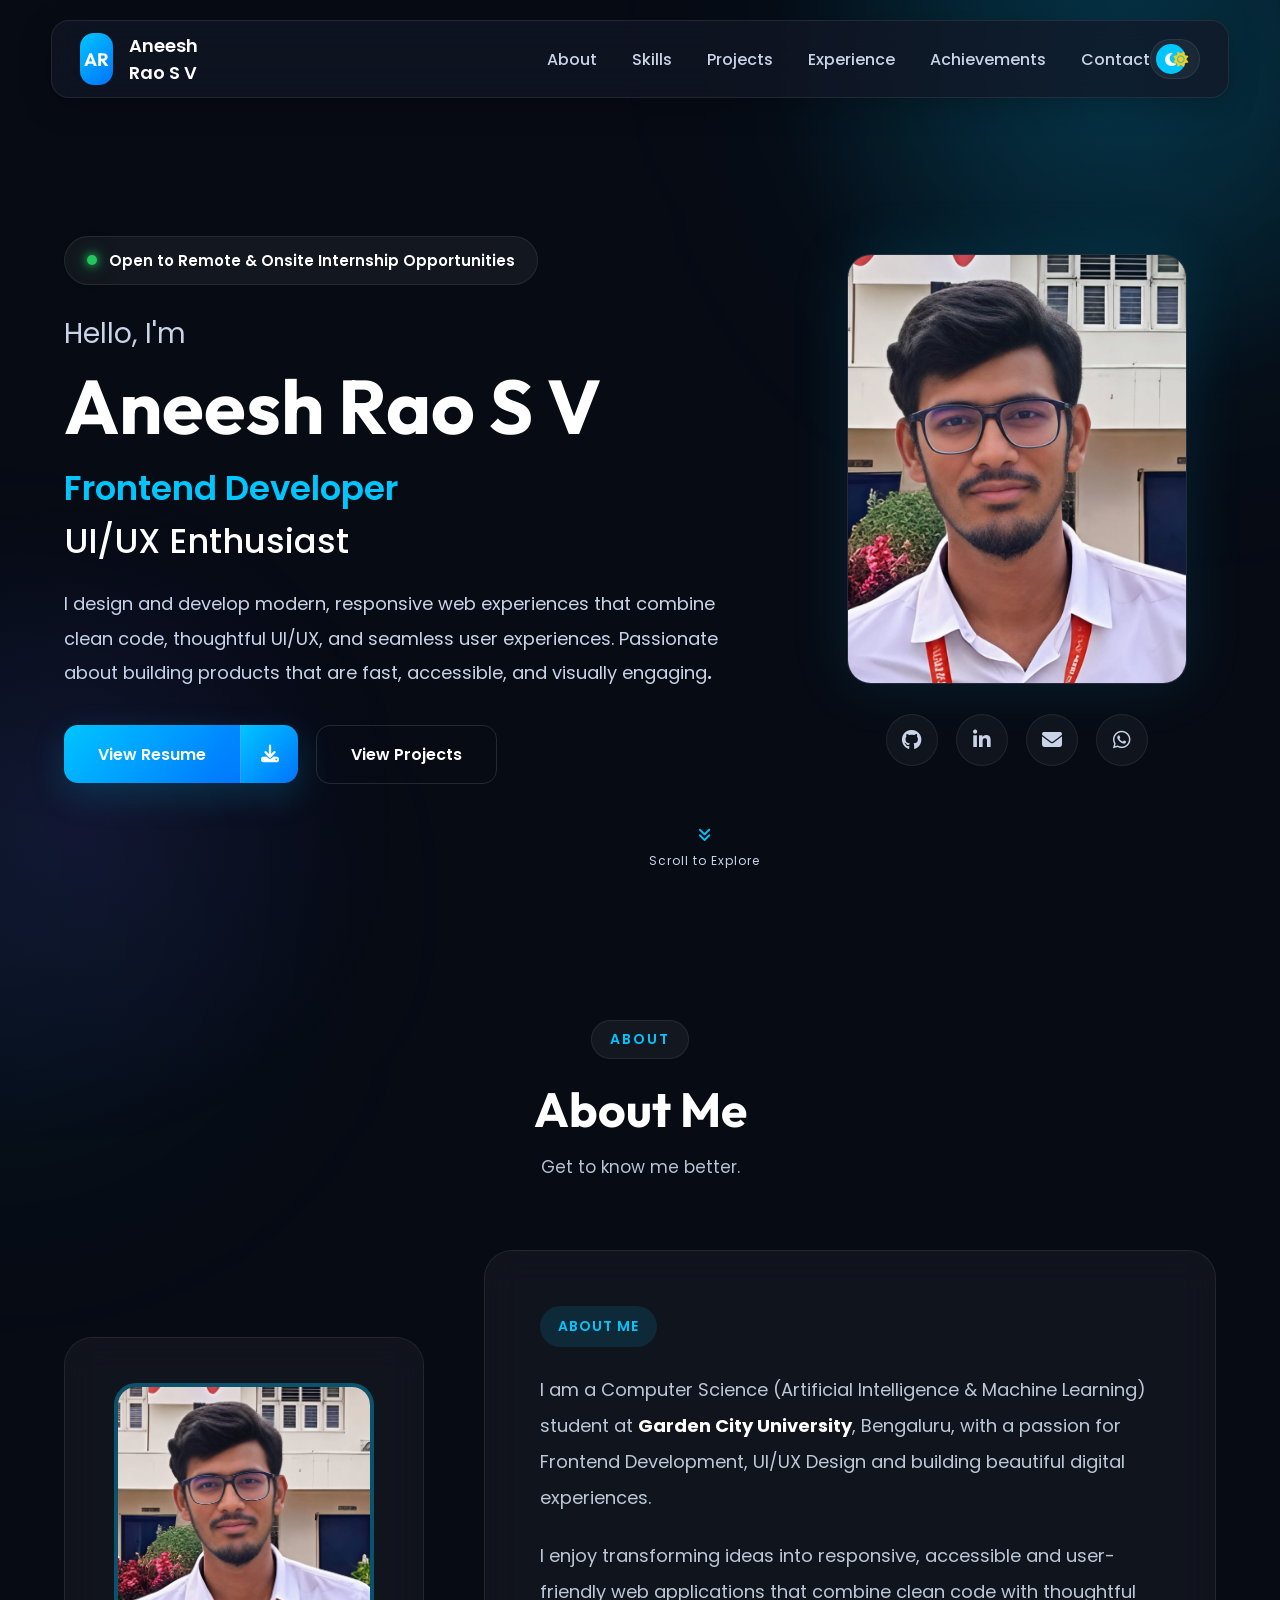
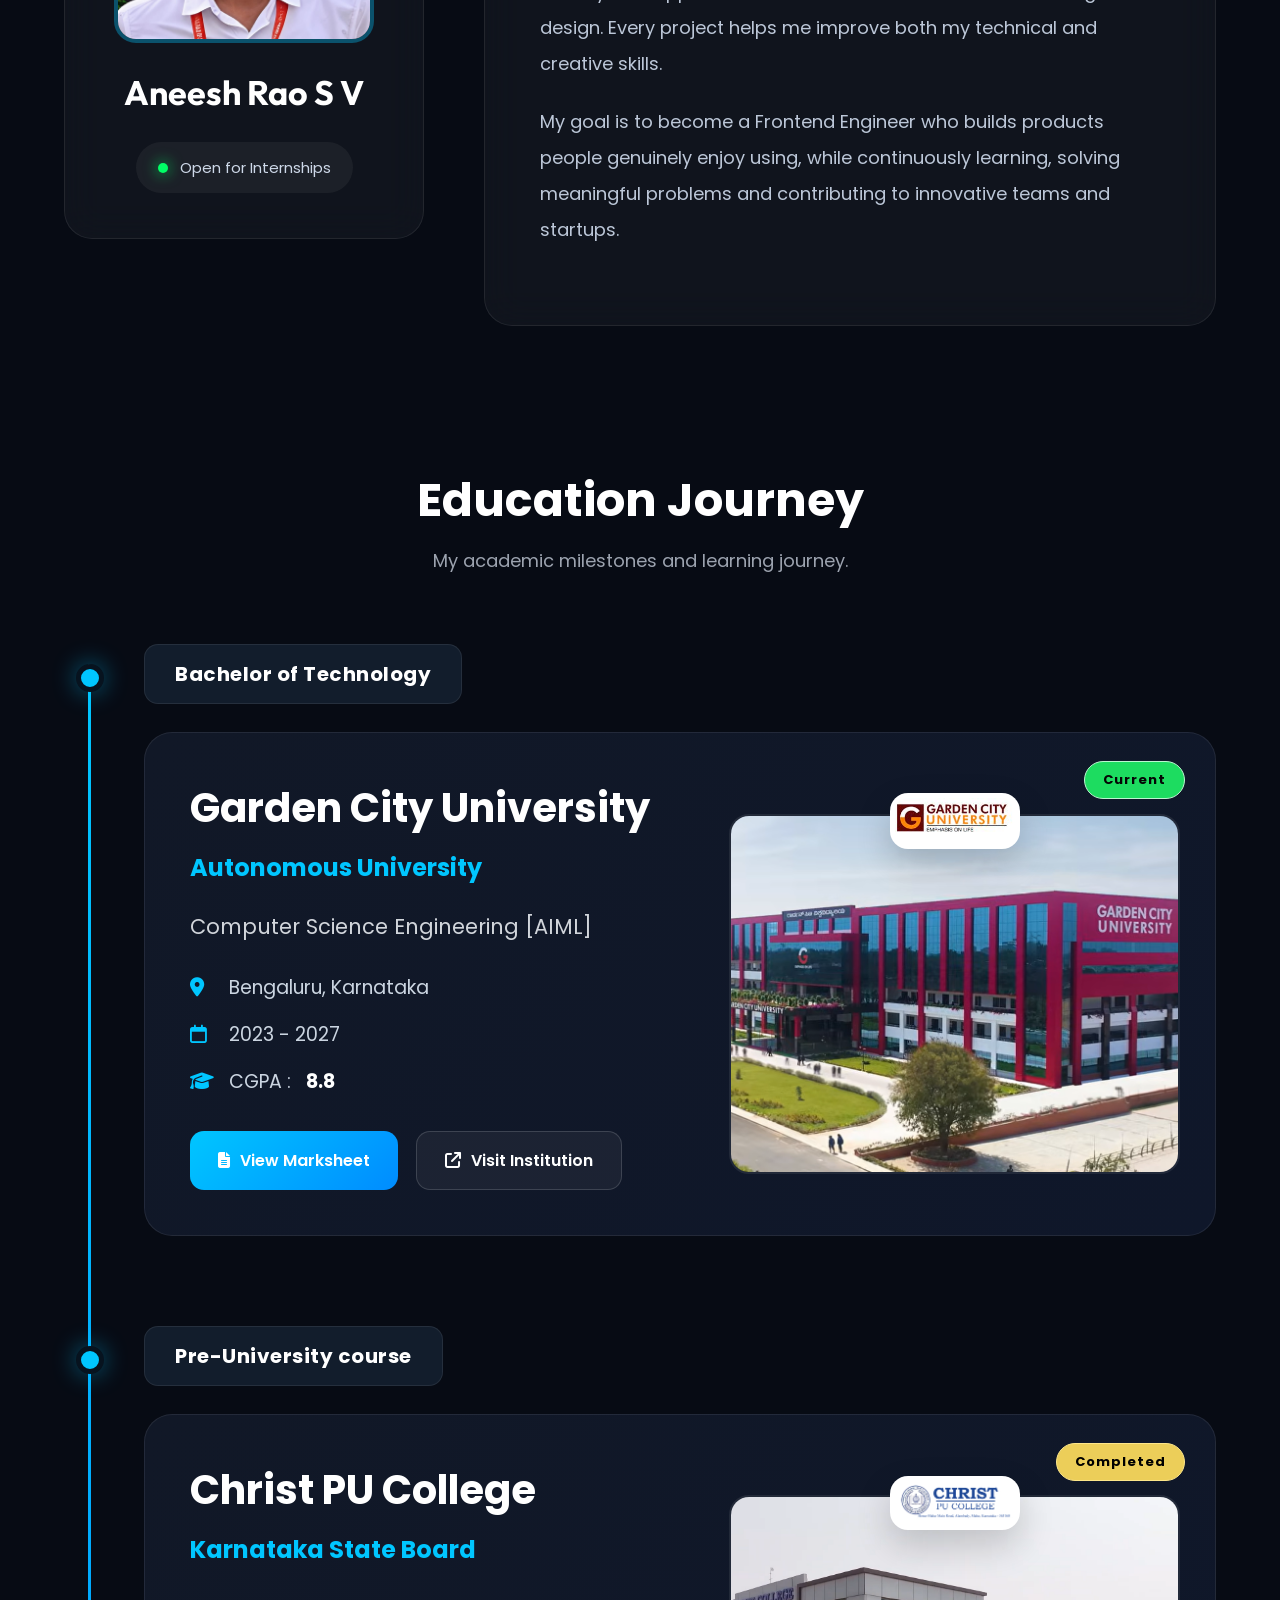
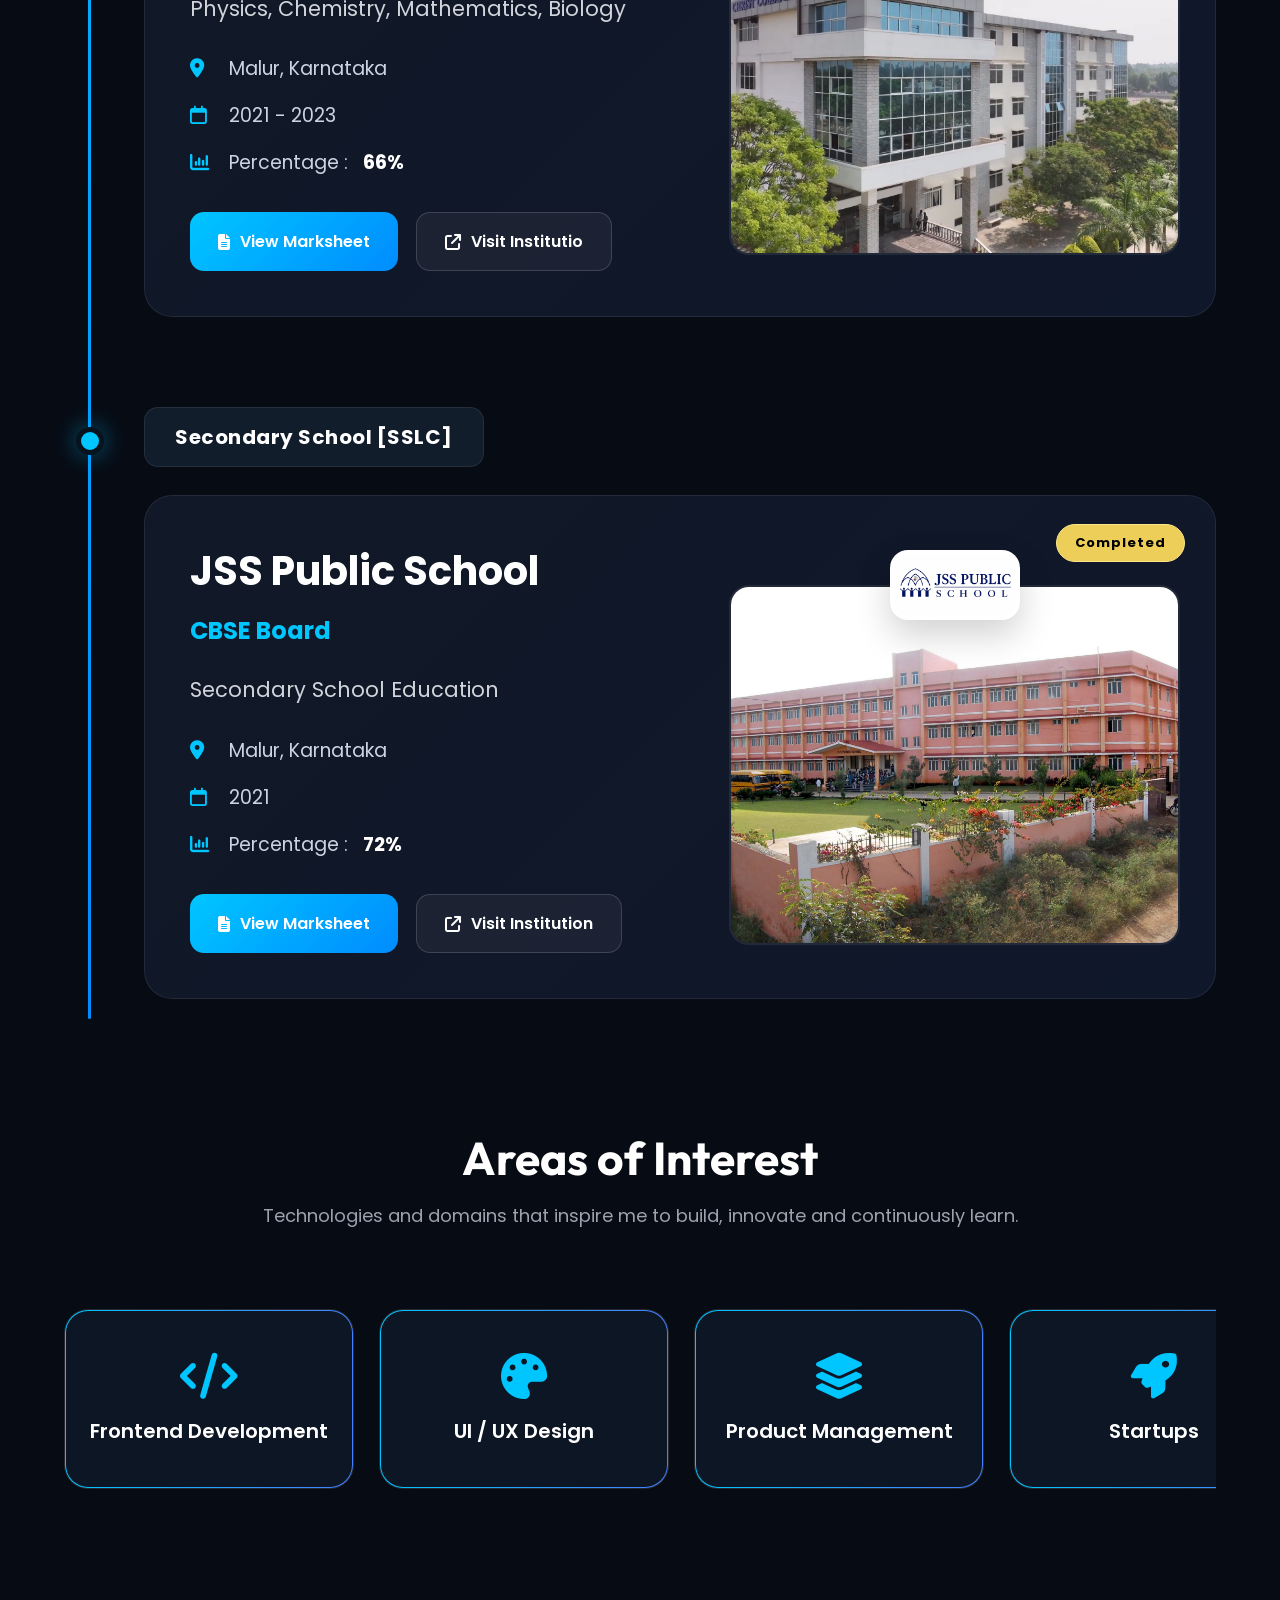
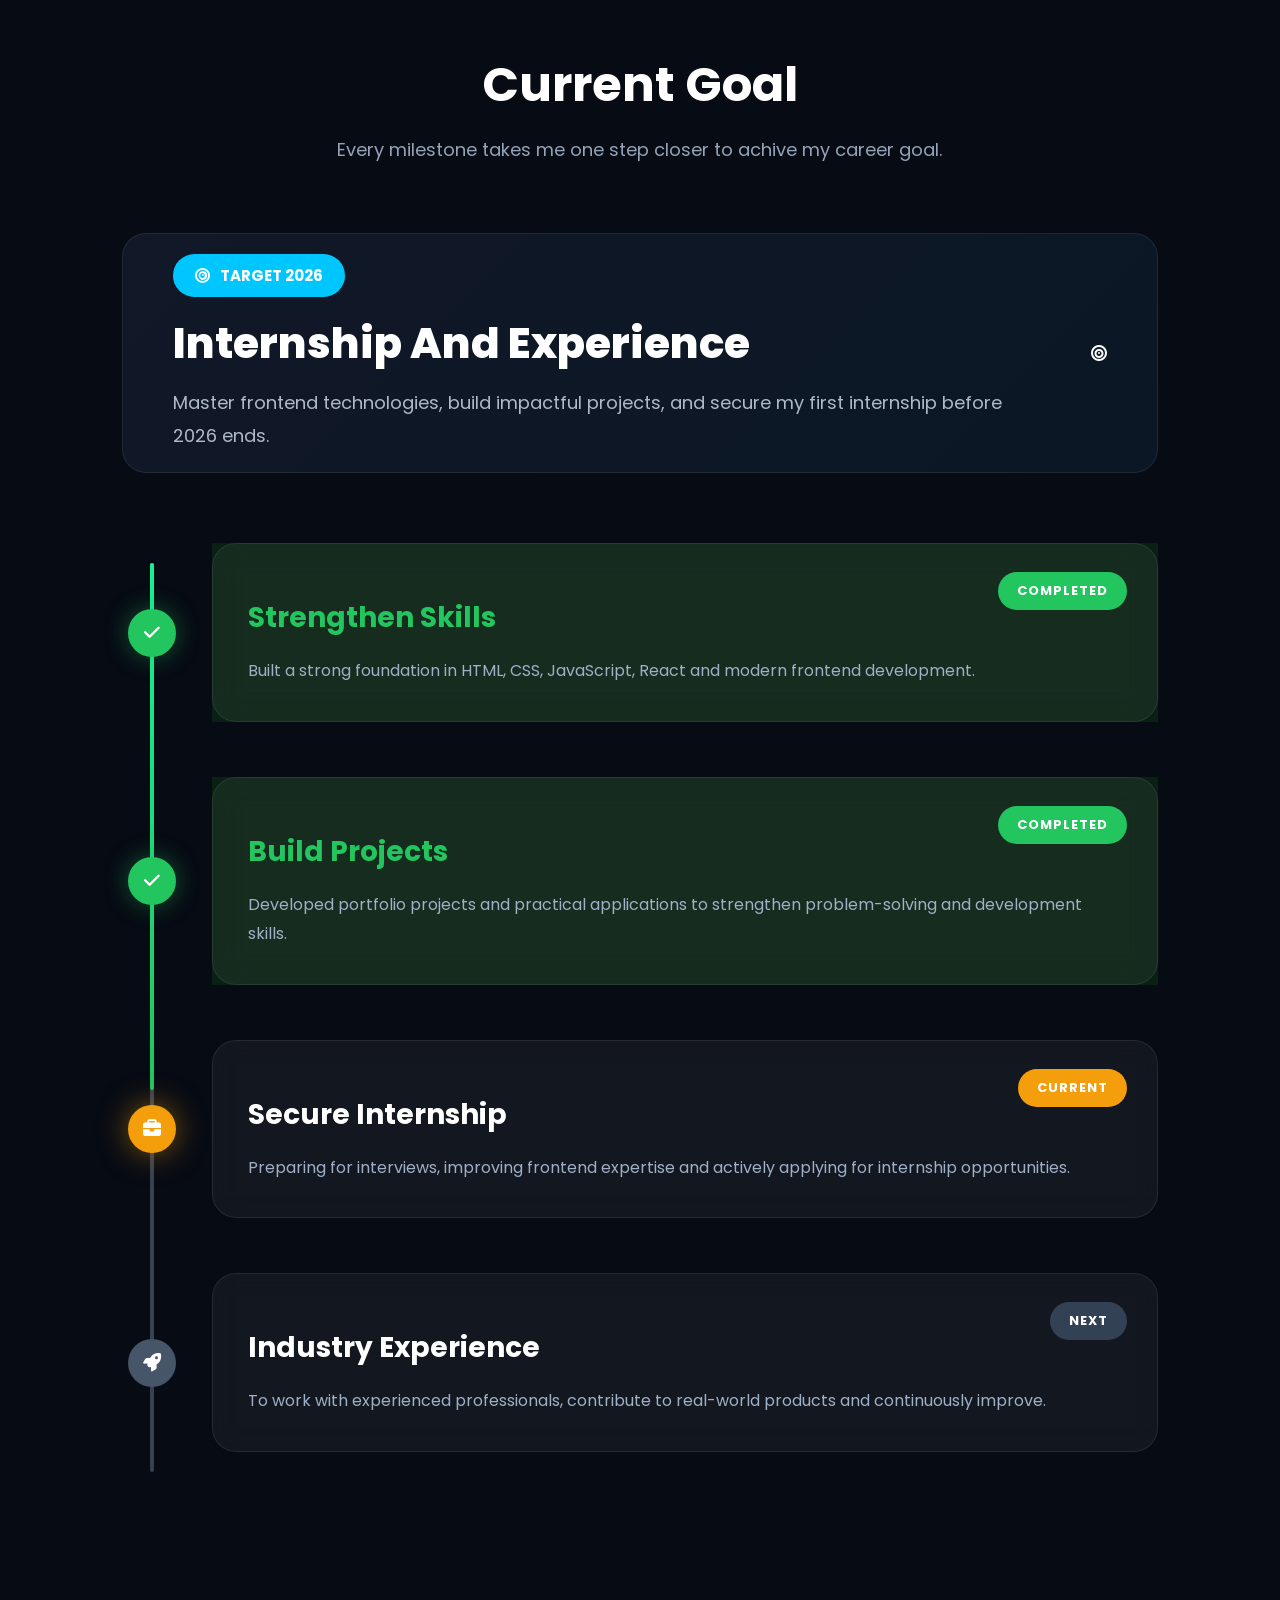
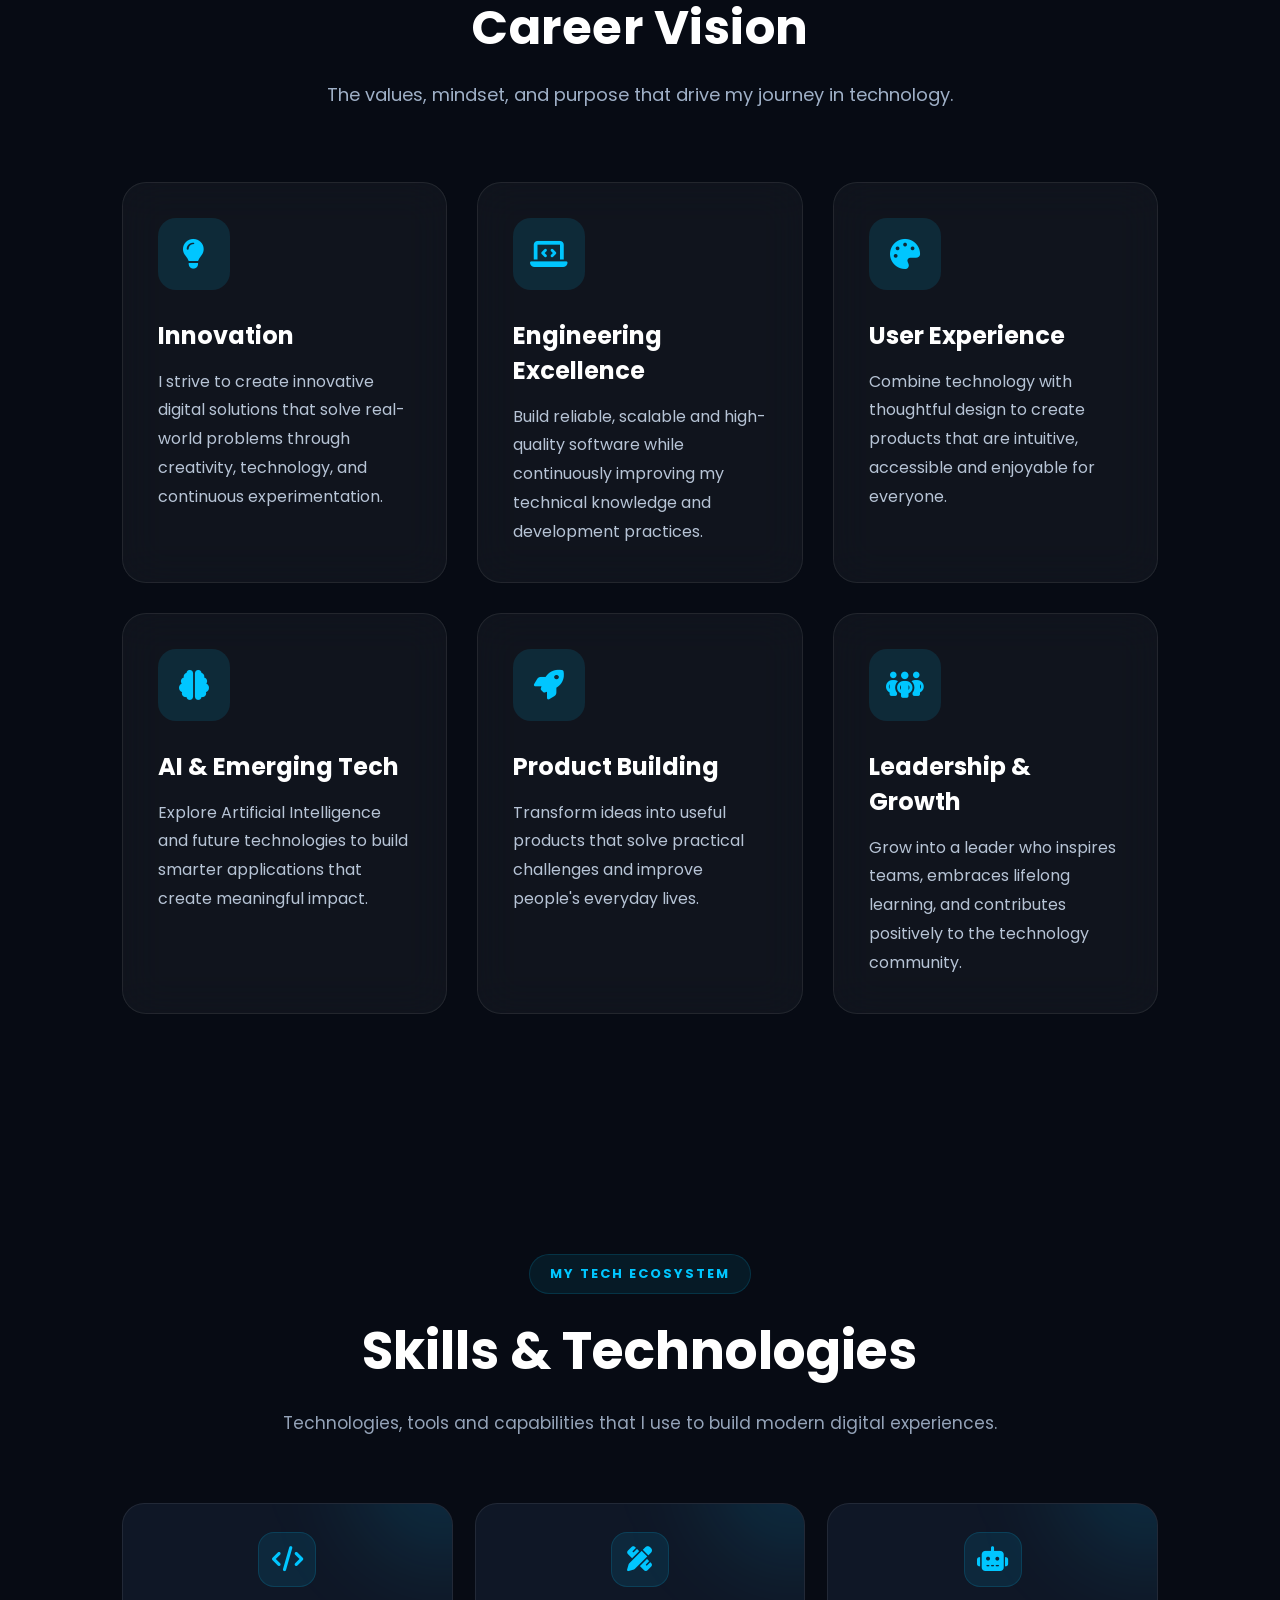
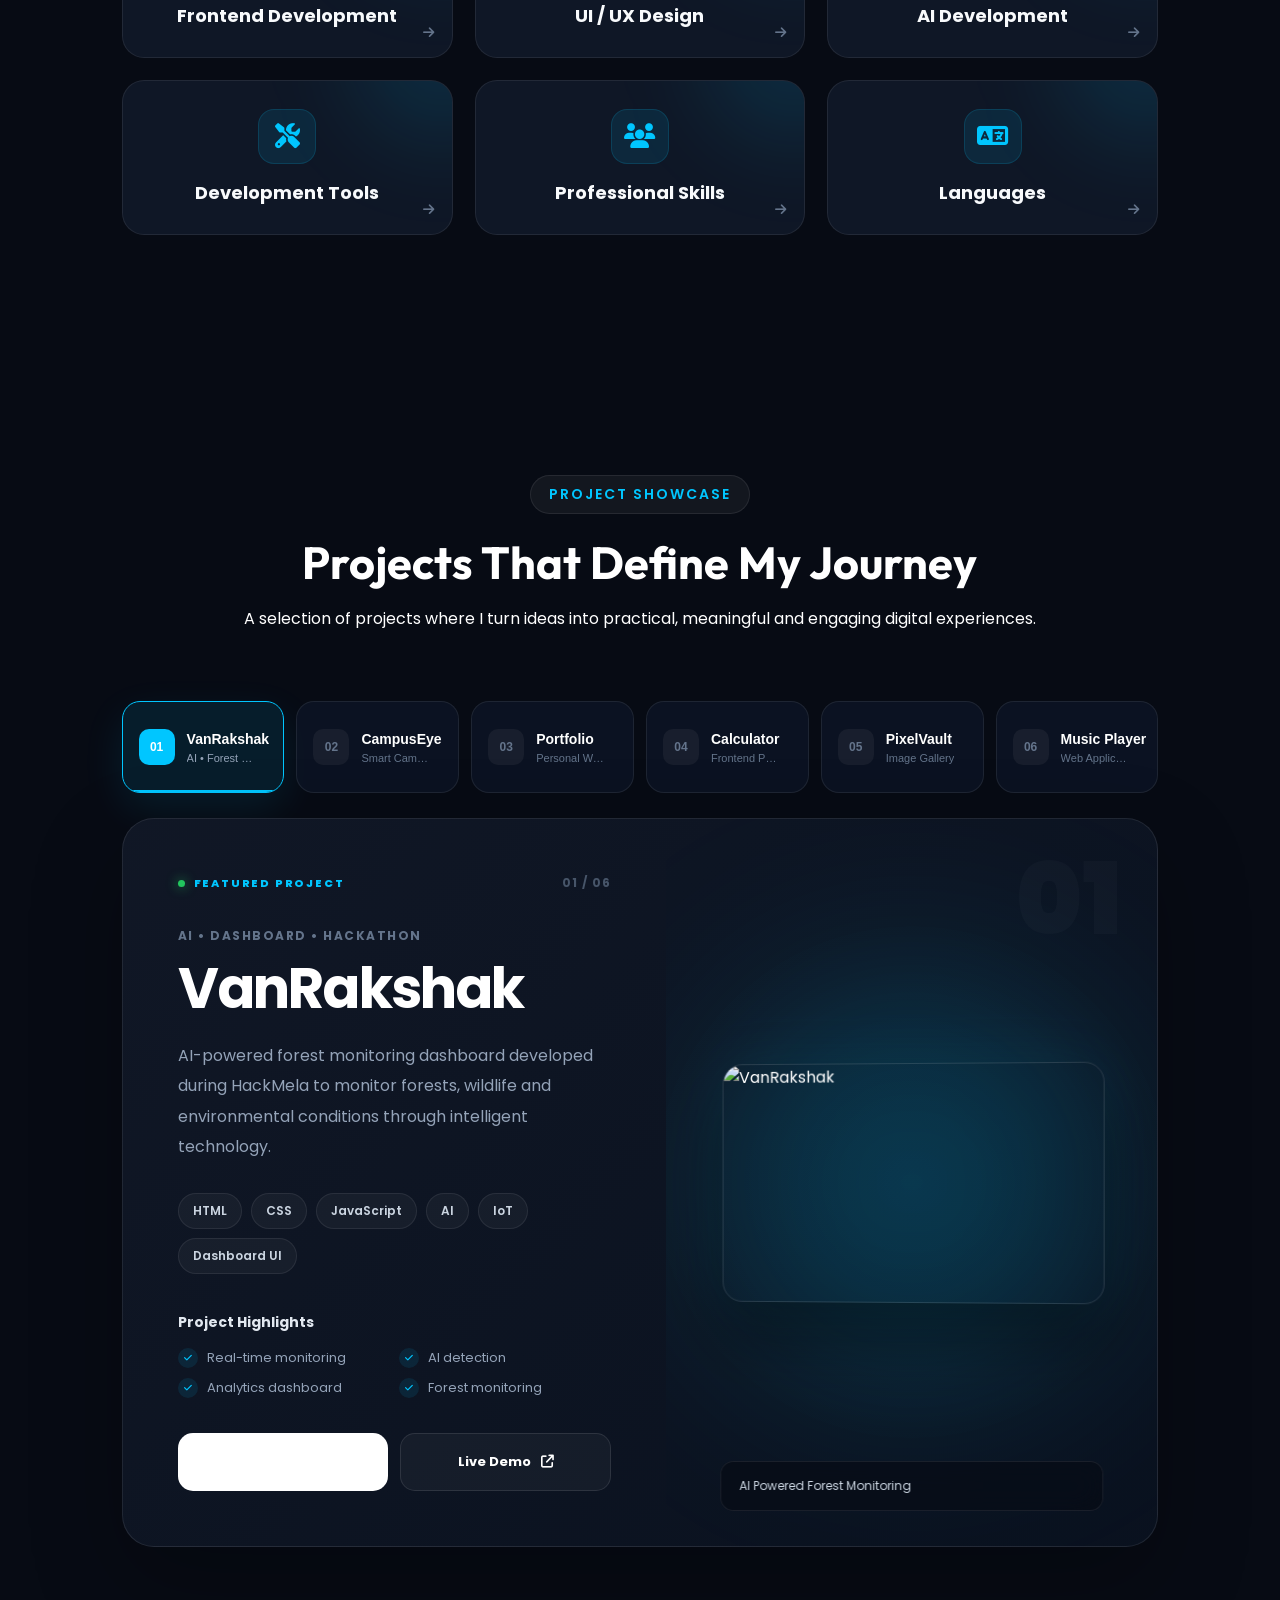
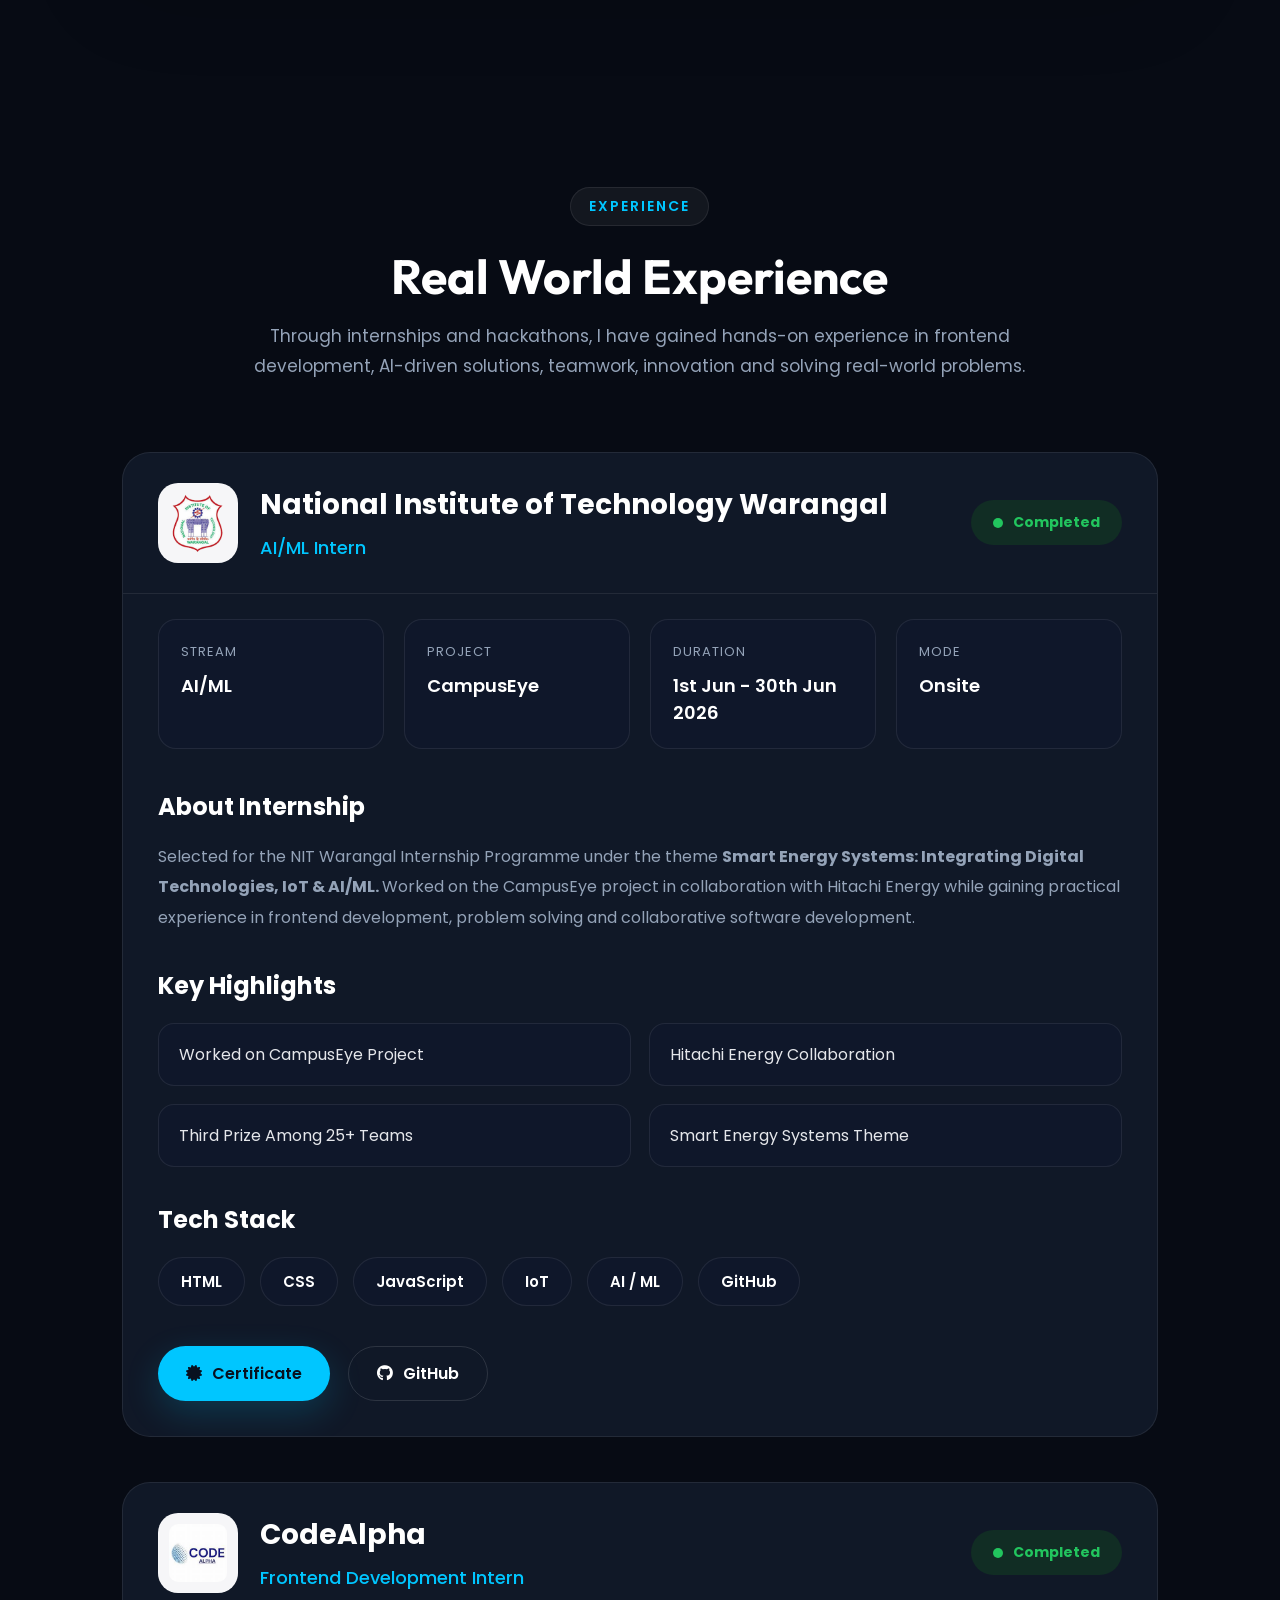
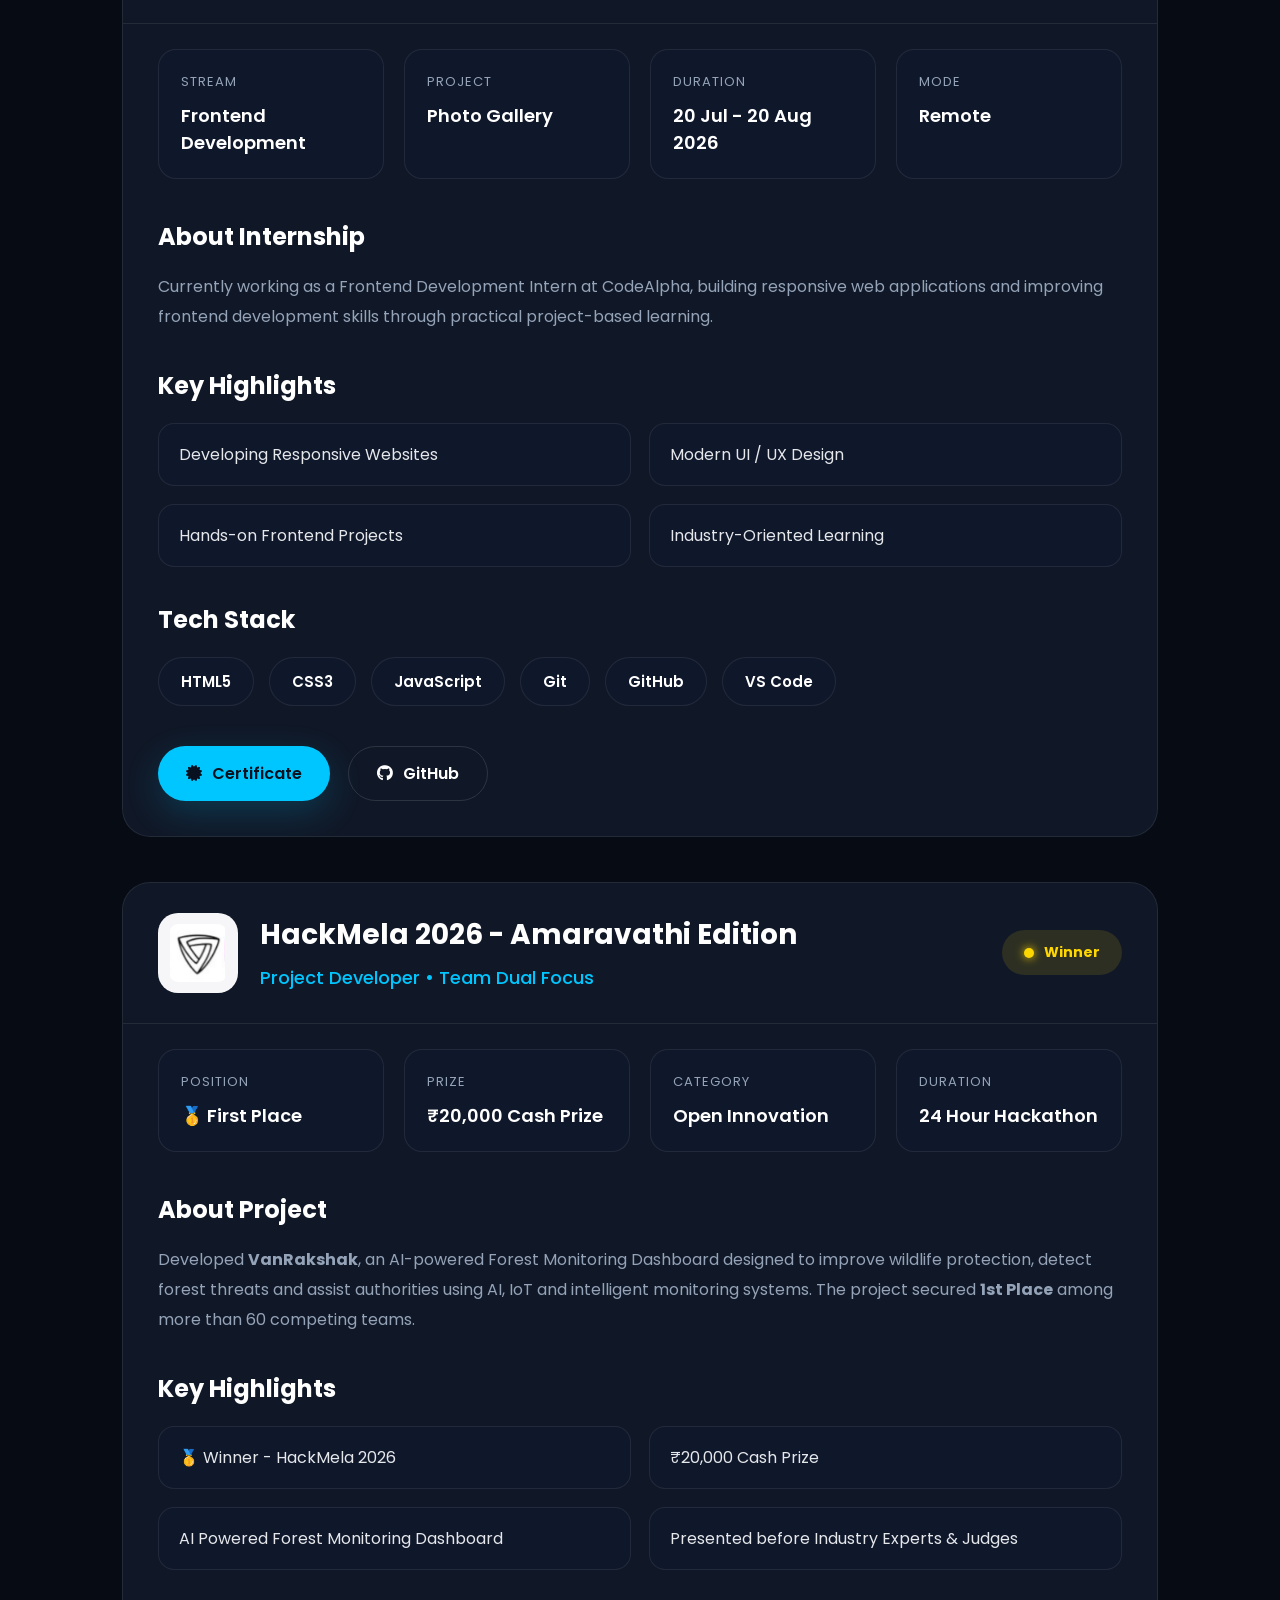
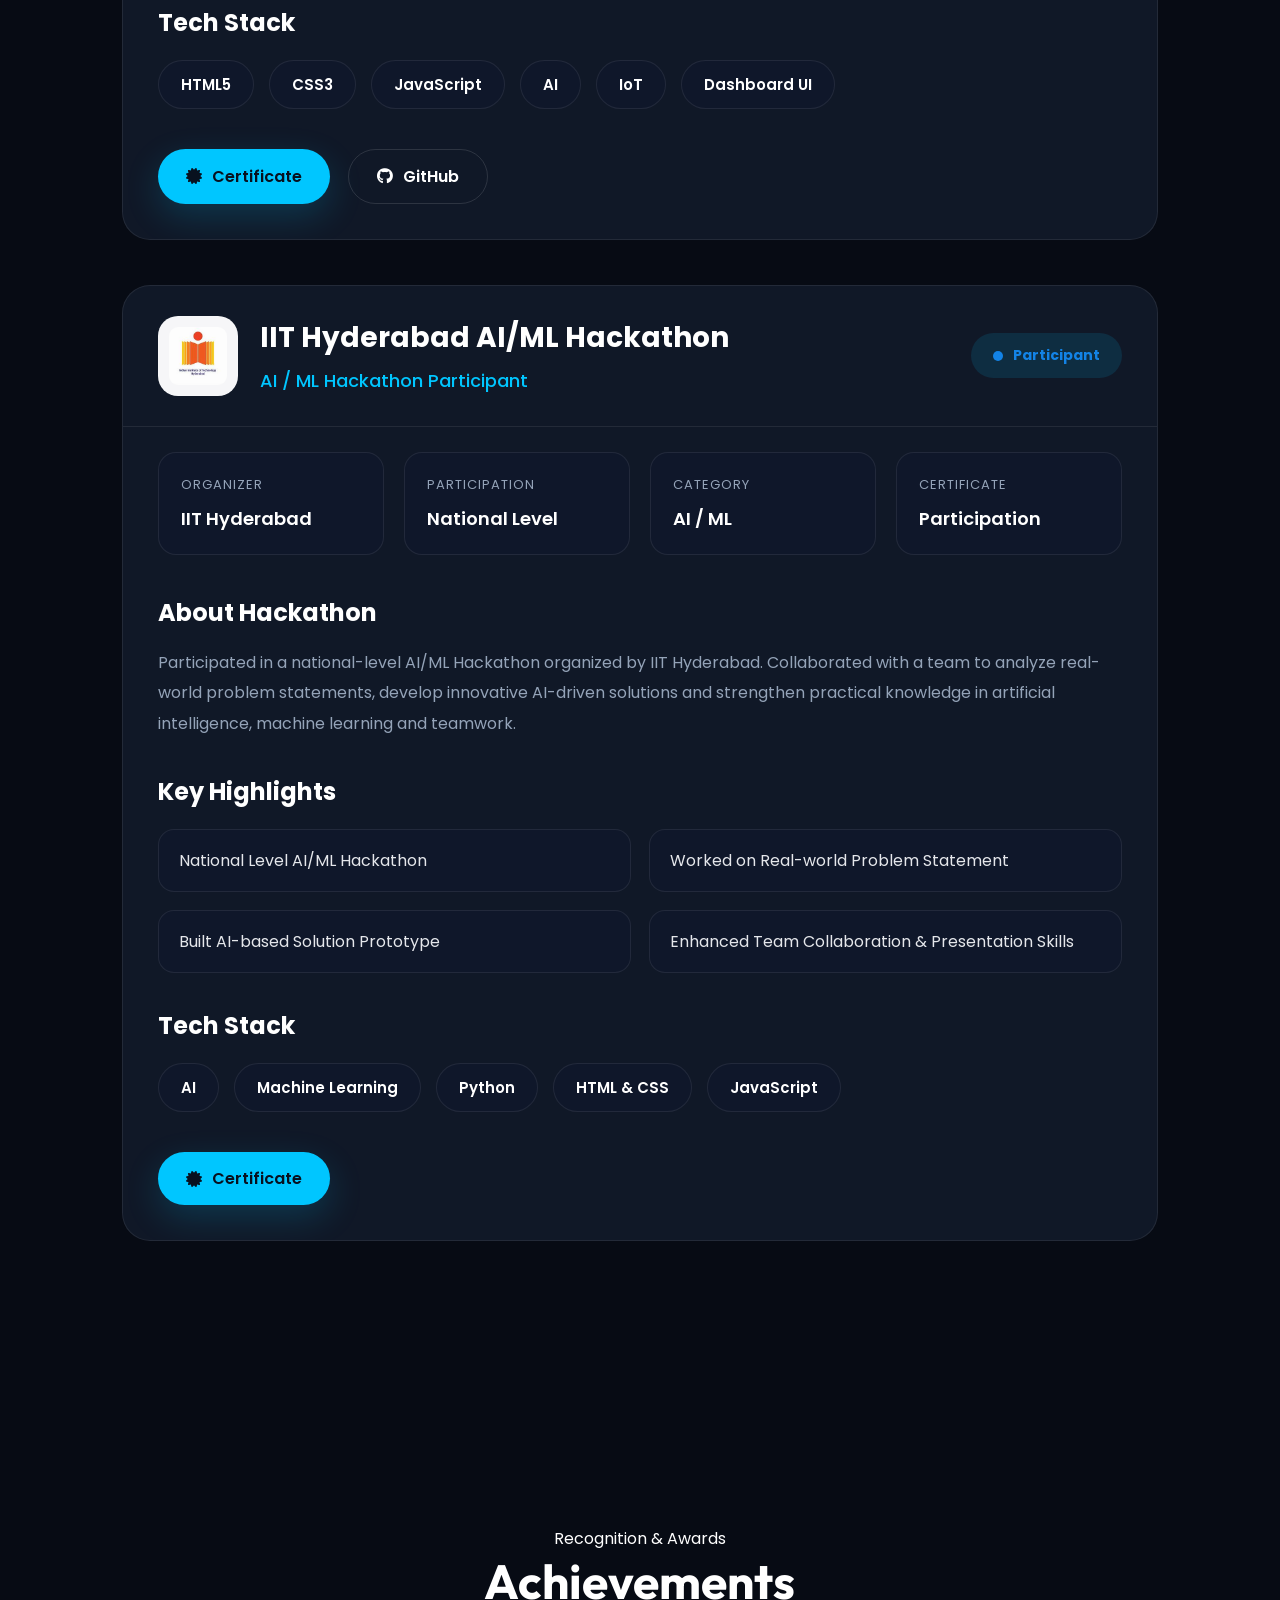
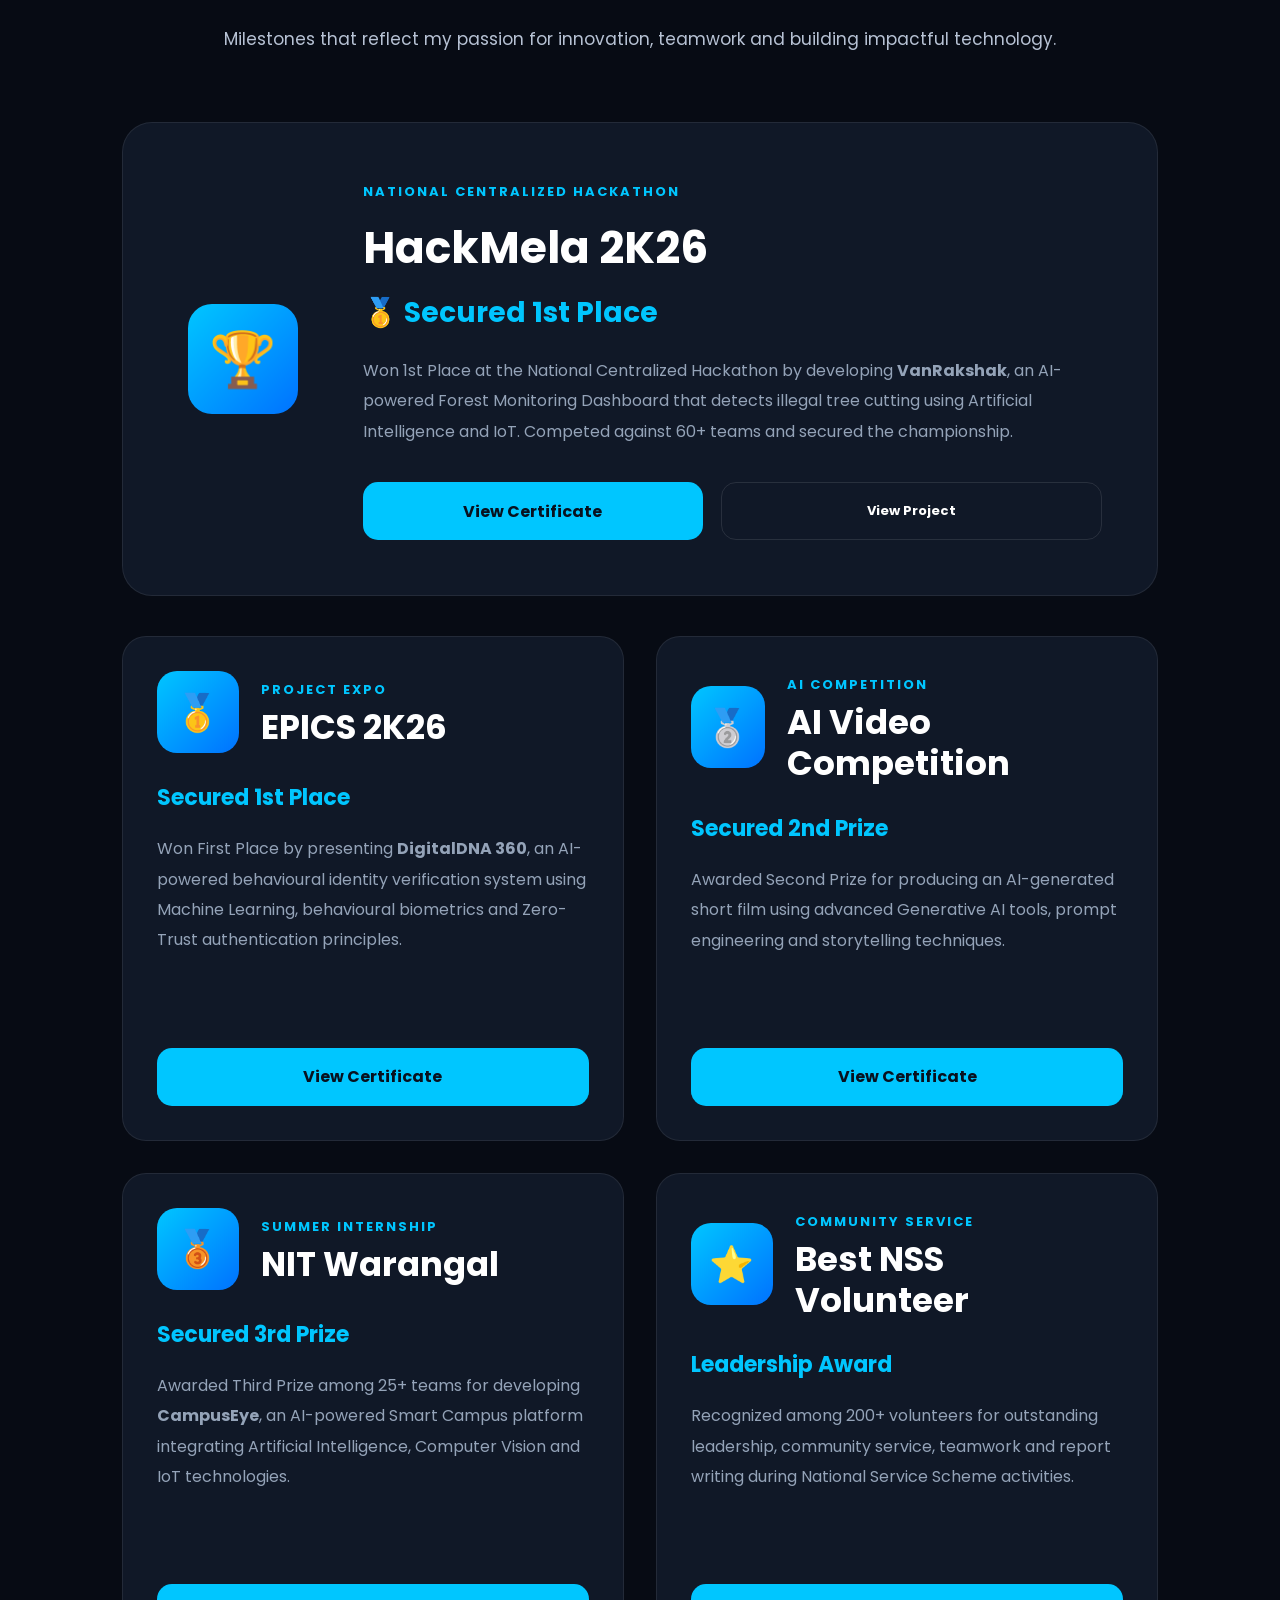
==== index.html @ 60f4a6e1 "." ====
<!DOCTYPE html>
<html lang="en">
<head>
    <meta charset="UTF-8">
    <meta name="viewport" content="width=device-width, initial-scale=1.0">
    <title>Aneesh Rao S V | Portfolio</title>
    <link rel="stylesheet"
        href="https://cdnjs.cloudflare.com/ajax/libs/font-awesome/6.6.0/css/all.min.css">
    <link rel="preconnect" href="https://fonts.googleapis.com">
    <link rel="preconnect" href="https://fonts.gstatic.com" crossorigin>
    <link
        href="https://fonts.googleapis.com/css2?family=Outfit:wght@300;400;500;600;700;800&family=Poppins:wght@300;400;500;600;700&display=swap"
        rel="stylesheet">
    <link rel="stylesheet" href="css/style.css">
    <link rel="stylesheet" href="css/responsive.css">
</head>

<body>
    <!-- ================= NAVBAR ================= -->
    <header>

        <nav class="navbar">
            <div class="logo">
                <span>Aneesh Rao S V</span>
            </div>

            <ul class="nav-links">
                <li><a href="#about">About</a></li>
                <li><a href="#skills">Skills</a></li>
                <li><a href="#projects">Projects</a></li>
                <li><a href="#experience">Experience</a></li>
                <li><a href="#achievements">Achievements</a></li>
                <li><a href="#contact">Contact</a></li>
            </ul>

            <div class="theme-switch" id="themeToggle">
            <i class="fa-solid fa-moon"></i>
            <div class="toggle-circle"></div>
            <i class="fa-solid fa-sun"></i>
            </div>
        </nav>

    </header>
    
    <!-- ================= HERO ================= -->
    <section class="hero">

        <div class="hero-left">
            <div class="hero-status">
                <span class="hero-green-dot"></span>
                Open to Remote & Onsite Internship Opportunities
            </div>

            <h3>Hello, I'm </h3>
            <h1>Aneesh Rao S V</h1>
            <h2>
                Frontend Developer
                <br>
                <span>UI/UX Enthusiast</span>
            </h2>

            <p>
                I design and develop modern, responsive web experiences that combine clean code,
                thoughtful UI/UX, and seamless user experiences. Passionate about building products
                that are fast, accessible, and visually engaging<strong>.</strong>
            </p>

            <div class="hero-buttons">

            <div class="resume-btn-group">

                <a href="assets/resume.pdf"
                target="_blank"
                class="resume-view">

                    View Resume

                </a>

                <a href="assets/resume.pdf"
                download
                class="resume-download">

                    <i class="fa-solid fa-download"></i>

                </a>

            </div>

            <a href="#projects" class="secondary-btn">

                View Projects

            </a>

        </div>
        </div>

        <div class="hero-right">
            <div class="image-box">
                <img src="images/Profile.jpeg" alt="Profile">
            </div>
            <div class="social-icons">
                <a href="https://github.com/aneeshrao0207">
                    <i class="fab fa-github"></i>
                </a>
                <a href="https://www.linkedin.com/in/aneesh-rao-s-v-b769963aa">
                    <i class="fab fa-linkedin-in"></i>
                </a>
                <a href="aneeshrao0207@gmail.com">
                    <i class="fa-solid fa-envelope"></i>
                </a>
                <a href="#">
                    <i class="fab fa-whatsapp"></i>
                </a>
            </div>
        </div>

    </section>

    <!-- Scroll -->
    <div class="scroll">
        <i class="fa-solid fa-angles-down"></i>
        <p>
            Scroll to Explore
        </p>
    </div>

    <!-- =================================================================================================
                ABOUT SECTION
        ================================================================================================== -->
    <section id="about" class="about">
    <!-- Section Heading -->
    <div class="section-heading">
        <span class="section-tag">
            ABOUT
        </span>
        <h2>
            About Me
        </h2>
        <p>
            Get to know me better.
        </p>
    </div>

    <!-- ================= ABOUT CONTENT ================= -->
    <div class="about-container">
        <div class="profile-card">
            <div class="profile-image">
                <img src="images/Profile.jpeg" alt="Aneesh Rao S V">
            </div>
            <h2>Aneesh Rao S V</h2>
            <div class="profile-status">
                <span></span>
                Open for Internships
            </div>
        </div>

        <div class="about-card">
            <span class="about-badge">
                ABOUT ME
            </span>
            <p>
                I am a Computer Science (Artificial Intelligence & Machine Learning) student at
                <strong>Garden City University</strong>, Bengaluru, with a passion for Frontend Development,
                UI/UX Design and building beautiful digital experiences.
            </p>
            <p>
                I enjoy transforming ideas into responsive, accessible and user-friendly web applications
                that combine clean code with thoughtful design. Every project helps me improve both my
                technical and creative skills.
            </p>
            <p>
                My goal is to become a Frontend Engineer who builds products people genuinely enjoy using,
                while continuously learning, solving meaningful problems and contributing to innovative
                teams and startups.
            </p>
        </div>
    </div>

<!-- ====================================================================================================
            EDUCATION JOURNEY
========================================================================================================= -->
    <div class="education-section">
        <div class="education-heading">
            <h2>Education Journey</h2>
            <p>My academic milestones and learning journey.</p>
        </div>

        <div class="education-timeline">
            
            <!-- ===================== BTECH ===================== -->
            
            <div class="timeline-item">
                <div class="timeline-dot"></div>
                <div class="degree-title">
                    Bachelor of Technology
                </div>
                <div class="education-card">
                    <span class="status current">
                        Current
                    </span>
                    <div class="education-left">
                        <h2>Garden City University</h2>
                        <h3>Autonomous University</h3>
                        <p class="course">
                            Computer Science Engineering [AIML]
                        </p>
                        <div class="education-info">
                            <div>
                                <i class="fa-solid fa-location-dot"></i>
                                Bengaluru, Karnataka
                            </div>
                            <div>
                                <i class="fa-regular fa-calendar"></i>
                                2023 - 2027
                            </div>
                            <div>
                                <i class="fa-solid fa-graduation-cap"></i>
                                CGPA : <strong>8.8</strong>
                            </div>
                        </div>
                        <div class="education-buttons">
                            <a href="#" class="mark-btn">
                                <i class="fa-solid fa-file-lines"></i>
                                View Marksheet
                            </a>
                            <a href="https://www.gardencity.university/" target="_blank" class="visit-btn">
                                <i class="fa-solid fa-arrow-up-right-from-square"></i>
                                Visit Institution
                            </a>
                        </div>
                    </div>
                    <div class="education-right">
                        <img class="college-logo"
                            src="images/GCU logo.jpg"alt="">
                        <img class="college-photo"
                            src="images/Gcu-campus.png"alt="">
                    </div>
                </div>
            </div>

            <!-- ===================== PUC ===================== -->

            <div class="timeline-item">
                <div class="timeline-dot"></div>
                <div class="degree-title">
                    Pre-University course 
                </div>
                <div class="education-card">
                    <span class="status completed">
                        Completed
                    </span>
                    <div class="education-left">
                        <h2>Christ PU College</h2>
                        <h3>Karnataka State Board</h3>
                        <p class="course">
                            Physics, Chemistry, Mathematics, Biology
                        </p>
                        <div class="education-info">
                            <div>
                                <i class="fa-solid fa-location-dot"></i>
                                Malur, Karnataka
                            </div>
                            <div>
                                <i class="fa-regular fa-calendar"></i>
                                2021 - 2023
                            </div>
                            <div>
                                <i class="fa-solid fa-chart-column"></i>
                                Percentage : <strong>66%</strong>
                            </div>
                        </div>
                        <div class="education-buttons">
                            <a href="#" class="mark-btn">
                                <i class="fa-solid fa-file-lines"></i>
                                View Marksheet
                            </a>
                            <a href="https://www.christmalurpuc.com/" target="_blank" class="visit-btn">
                                <i class="fa-solid fa-arrow-up-right-from-square"></i>
                                Visit Institutio
                            </a>
                        </div>
                    </div>
                    <div class="education-right">
                        <img class="college-logo"
                            src="images/Christ logo.avif"alt="">

                        <img class="college-photo"
                            src="images/christ-campus.png"alt="">
                    </div>
                </div>
            </div>

            <!-- ===================== SSLC ===================== -->

            <div class="timeline-item">
                <div class="timeline-dot"></div>
                <div class="degree-title">
                    Secondary School [SSLC]
                </div>
                <div class="education-card">
                    <span class="status completed">
                        Completed
                    </span>
                    <div class="education-left">
                        <h2>JSS Public School</h2>
                        <h3>CBSE Board</h3>
                        <p class="course">
                            Secondary School Education
                        </p>
                        <div class="education-info">
                            <div>
                                <i class="fa-solid fa-location-dot"></i>
                                Malur, Karnataka
                            </div>
                            <div>
                                <i class="fa-regular fa-calendar"></i>
                                2021
                            </div>
                            <div>
                                <i class="fa-solid fa-chart-column"></i>
                                Percentage : <strong>72%</strong>
                            </div>
                        </div>
                        <div class="education-buttons">
                            <a href="#" class="mark-btn">
                                <i class="fa-solid fa-file-lines"></i>
                                View Marksheet
                            </a>
                            <a href="https://jsspsm.com/" target="_blank" class="visit-btn">
                                <i class="fa-solid fa-arrow-up-right-from-square"></i>
                                Visit Institution
                            </a>
                        </div>
                    </div>
                    <div class="education-right">
                        <img class="college-logo"
                            src="images/Jss.logo.jpeg"alt="">
                        <img class="college-photo"
                            src="images/Jss-campus.jpg"alt="">
                    </div>
                </div>
            </div>
        </div>
    </div>

<!-- ===================================================================================================
            AREAS OF INTEREST
======================================================================================================== -->
<div class="interest-section">
    <div class="interest-heading">
        <h2>Areas of Interest</h2>
        <p>
            Technologies and domains that inspire me to build, innovate and continuously learn.
        </p>
    </div>
    <div class="interest-slider">
        <div class="interest-track">
            <!-- Row 1 -->
            <div class="interest-card">
                <span></span>
                <i class="fa-solid fa-code"></i>
                <h3>Frontend Development</h3>
            </div>
            <div class="interest-card">
                <span></span>
                <i class="fa-solid fa-palette"></i>
                <h3>UI / UX Design</h3>
            </div>
            <div class="interest-card">
                <span></span>
                <i class="fa-solid fa-layer-group"></i>
                <h3>Product Management</h3>
            </div>
            <div class="interest-card">
                <span></span>
                <i class="fa-solid fa-rocket"></i>
                <h3>Startups</h3>
            </div>
            <div class="interest-card">
                <span></span>
                <i class="fa-solid fa-globe"></i>
                <h3>Web Development</h3>
            </div>
            <div class="interest-card">
                <span></span>
                <i class="fa-solid fa-shield-halved"></i>
                <h3>Indian Defence</h3>
            </div>
            <!-- Duplicate for Infinite Scroll -->
            <div class="interest-card">
                <i class="fa-solid fa-code"></i>
                <h3>Frontend Development</h3>
            </div>
            <div class="interest-card">
                <i class="fa-solid fa-palette"></i>
                <h3>UI / UX Design</h3>
            </div>
            <div class="interest-card">
                <i class="fa-solid fa-layer-group"></i>
                <h3>Product Management</h3>
            </div>
            <div class="interest-card">
                <i class="fa-solid fa-rocket"></i>
                <h3>Startups</h3>
            </div>
            <div class="interest-card">
                <i class="fa-solid fa-globe"></i>
                <h3>Web Development</h3>
            </div>
            <div class="interest-card">
                <i class="fa-solid fa-shield-halved"></i>
                <h3>Indian Defence</h3>
            </div>
            
        </div>
    </div>
        </div>

<!-- ==================================================================================================
                    CURRENT GOAL
======================================================================================================= -->
<section id="goal" class="goal-section">
    <div class="goal-heading">
        <h2>Current Goal</h2>
        <p>
            Every milestone takes me one step closer to achive my career goal.
        </p>
    </div>
    <!-- ==========================================
                TARGET HERO
    ========================================== -->
    <div class="goal-hero">
    <div class="goal-left">
        <div class="target-badge">
            <i class="fa-solid fa-bullseye"></i>
            TARGET 2026
        </div>
        <h2>Internship  And  Experience</h2>
        <p>
            Master frontend technologies, build impactful projects,
            and secure my first internship before 2026 ends.
        </p>
    </div>
    <div class="goal-right">
        <div class="goal-icon">
            <i class="fa-solid fa-bullseye"></i>
        </div>
    </div>
</div>

    <!-- ==========================================
                ROADMAP
    ========================================== -->
    <div class="roadmap">
        <!-- Green Progress Line -->
        <div class="progress-line"></div>
        <!-- STEP 1 -->
        <div class="roadmap-step completed">
            <div class="step-icon">
                <i class="fa-solid fa-check"></i>
            </div>
            <div class="step-card">
                <span class="status complete">
                    COMPLETED
                </span>
                <h3>
                    Strengthen Skills
                </h3>
                <p>
                    Built a strong foundation in HTML, CSS,
                    JavaScript, React and modern frontend development.
                </p>
            </div>
        </div>
    <!-- STEP 2 -->
        <div class="roadmap-step completed">
            <div class="step-icon">
                <i class="fa-solid fa-check"></i>
            </div>
            <div class="step-card">
                <span class="status complete">
                    COMPLETED
                </span>
                <h3>
                    Build Projects
                </h3>
                <p>
                    Developed portfolio projects and practical applications
                    to strengthen problem-solving and development skills.
                </p>
            </div>
        </div>
        <!-- STEP 3 -->
        <div class="roadmap-step active">
            <div class="step-icon">
                <i class="fa-solid fa-briefcase"></i>
            </div>
            <div class="step-card">
                <span class="status active-status">
                    CURRENT
                </span>
                <h3>
                    Secure Internship
                </h3>
                <p>
                    Preparing for interviews, improving frontend expertise
                    and actively applying for internship opportunities.
                </p>
            </div>
        </div>
        <!-- STEP 4 -->
        <div class="roadmap-step">
            <div class="step-icon">
                <i class="fa-solid fa-rocket"></i>

            </div>

            <div class="step-card">

                <span class="status future">

                    NEXT

                </span>

                <h3>

                    Industry Experience

                </h3>

                <p>

                    To work with experienced professionals, contribute to
                    real-world products and continuously improve.

                </p>

            </div>

        </div>

    </div>

</section>

<!-- ==================================================================================================
            CAREER VISION
======================================================================================================= -->
<section class="career-section">

    <div class="career-heading">

        <h2>Career Vision</h2>

        <p>
            The values, mindset, and purpose that drive my journey in technology.
        </p>

    </div>

    <div class="vision-grid">

        <!-- CARD 1 -->

        <div class="vision-card">

            <div class="vision-icon">
                <i class="fa-solid fa-lightbulb"></i>
            </div>

            <h3>Innovation</h3>

            <p>
                I strive to create innovative digital solutions that solve real-world
                problems through creativity, technology, and continuous experimentation.
            </p>

        </div>

        <!-- CARD 2 -->

        <div class="vision-card">

            <div class="vision-icon">
                <i class="fa-solid fa-laptop-code"></i>
            </div>

            <h3>Engineering Excellence</h3>

            <p>
                Build reliable, scalable and high-quality software while continuously
                improving my technical knowledge and development practices.
            </p>

        </div>

        <!-- CARD 3 -->

        <div class="vision-card">

            <div class="vision-icon">
                <i class="fa-solid fa-palette"></i>
            </div>

            <h3>User Experience</h3>

            <p>
                Combine technology with thoughtful design to create products that are
                intuitive, accessible and enjoyable for everyone.
            </p>

        </div>

        <!-- CARD 4 -->

        <div class="vision-card">

            <div class="vision-icon">
                <i class="fa-solid fa-brain"></i>
            </div>

            <h3>AI & Emerging Tech</h3>

            <p>
                Explore Artificial Intelligence and future technologies to build
                smarter applications that create meaningful impact.
            </p>

        </div>

        <!-- CARD 5 -->

        <div class="vision-card">

            <div class="vision-icon">
                <i class="fa-solid fa-rocket"></i>
            </div>

            <h3>Product Building</h3>

            <p>
                Transform ideas into useful products that solve practical challenges
                and improve people's everyday lives.
            </p>

        </div>

        <!-- CARD 6 -->

        <div class="vision-card">

            <div class="vision-icon">
                <i class="fa-solid fa-people-group"></i>
            </div>

            <h3>Leadership & Growth</h3>

            <p>
                Grow into a leader who inspires teams, embraces lifelong learning,
                and contributes positively to the technology community.
            </p>

        </div>

    </div>

</section>

<!-- =================================================================================================
                    SKILLS SECTION
====================================================================================================== -->

<section class="skills-section" id="skills">

    <div class="container">

        <!-- Heading -->
        <div class="skills-heading">

            <span>MY TECH ECOSYSTEM</span>

            <h2>Skills & Technologies</h2>

            <p>
                Technologies, tools and capabilities that I use to build
                modern digital experiences.
            </p>

        </div>


        <!-- ================= SKILL CARDS ================= -->

        <div class="skills-grid">


            <!-- FRONTEND -->

            <div class="skill-card"
                data-title="Frontend Development"
                data-icon="fa-solid fa-code"
                data-color="#00C6FF"
                data-skills="HTML5,CSS3,JavaScript,React,Tailwind CSS,Responsive Design">

                <div class="skill-card-icon">
                    <i class="fa-solid fa-code"></i>
                </div>

                <h3>Frontend Development</h3>

                <i class="fa-solid fa-arrow-right card-arrow"></i>

            </div>


            <!-- UI UX -->

            <div class="skill-card"
                data-title="UI / UX Design"
                data-icon="fa-solid fa-pen-ruler"
                data-color="#8B5CF6"
                data-skills="Figma,Wireframing,Prototyping,Auto Layout,Design Systems,UX Design">

                <div class="skill-card-icon">
                    <i class="fa-solid fa-pen-ruler"></i>
                </div>

                <h3>UI / UX Design</h3>

                <i class="fa-solid fa-arrow-right card-arrow"></i>

            </div>


            <!-- AI -->

            <div class="skill-card"
                data-title="AI Assisted Development"
                data-icon="fa-solid fa-robot"
                data-color="#06B6D4"
                data-skills="AI Tools,Vibe Coding,Prompt Crafting,Copilot,Rapid Prototyping">

                <div class="skill-card-icon">
                    <i class="fa-solid fa-robot"></i>
                </div>

                <h3>AI Development</h3>

                <i class="fa-solid fa-arrow-right card-arrow"></i>

            </div>


            <!-- TOOLS -->

            <div class="skill-card"
                data-title="Development Tools"
                data-icon="fa-solid fa-screwdriver-wrench"
                data-color="#F59E0B"
                data-skills="VS Code,Git,GitHub,Vercel,Canva">

                <div class="skill-card-icon">
                    <i class="fa-solid fa-screwdriver-wrench"></i>
                </div>

                <h3>Development Tools</h3>

                <i class="fa-solid fa-arrow-right card-arrow"></i>

            </div>


            <!-- PROFESSIONAL -->

            <div class="skill-card"
                data-title="Professional Skills"
                data-icon="fa-solid fa-users"
                data-color="#22C55E"
                data-skills="Leadership,Communication,Teamwork,Problem Solving,Adaptability,Time Management">

                <div class="skill-card-icon">
                    <i class="fa-solid fa-users"></i>
                </div>

                <h3>Professional Skills</h3>

                <i class="fa-solid fa-arrow-right card-arrow"></i>

            </div>


            <!-- LANGUAGES -->

            <div class="skill-card"
                data-title="Languages"
                data-icon="fa-solid fa-language"
                data-color="#EC4899"
                data-skills="English,Kannada,Hindi,Telugu,Tamil,Marathi">

                <div class="skill-card-icon">
                    <i class="fa-solid fa-language"></i>
                </div>

                <h3>Languages</h3>

                <i class="fa-solid fa-arrow-right card-arrow"></i>

            </div>

        </div>

    </div>

</section>



<!-- =========================================================
                    SKILL WHEEL MODAL
============================================================== -->

<div class="wheel-overlay">

    <div class="wheel-modal">

        <!-- CLOSE -->

        <button class="wheel-close" aria-label="Close">

            <i class="fa-solid fa-xmark"></i>

        </button>


        <!-- CENTER -->

        <div class="wheel-center">

            <div class="wheel-icon">

                <i class="fa-solid fa-code"></i>

            </div>

            <h2>Frontend Development</h2>

        </div>


        <!-- ROTATING SKILLS -->

        <div class="wheel-container"></div>

    </div>

</div>



<!-- ===============================================================================================
                    PROJECTS SECTION
==================================================================================================== -->
<section class="projects-section" id="projects">
    <div class="projects-heading">
        <span class="projects-tag">PROJECT SHOWCASE</span>
        <h2>Projects That Define My Journey</h2>
        <p>
            A selection of projects where I turn ideas into practical,
            meaningful and engaging digital experiences.
        </p>

    </div>


    <!-- =========================
         PROJECT SELECTOR
    ========================== -->

    <div class="project-selector">

        <button class="project-tab active" data-project="vanrakshak">

            <span class="tab-number">01</span>

            <span class="tab-content">
                <strong>VanRakshak</strong>
                <small>AI • Forest Monitoring</small>
            </span>

            <i class="fa-solid fa-arrow-up-right"></i>

        </button>


        <button class="project-tab" data-project="campuseye">

            <span class="tab-number">02</span>

            <span class="tab-content">
                <strong>CampusEye</strong>
                <small>Smart Campus</small>
            </span>

            <i class="fa-solid fa-arrow-up-right"></i>

        </button>


        <button class="project-tab" data-project="portfolio">

            <span class="tab-number">03</span>

            <span class="tab-content">
                <strong>Portfolio</strong>
                <small>Personal Website</small>
            </span>

            <i class="fa-solid fa-arrow-up-right"></i>

        </button>


        <button class="project-tab" data-project="calculator">

            <span class="tab-number">04</span>

            <span class="tab-content">
                <strong>Calculator</strong>
                <small>Frontend Project</small>
            </span>

            <i class="fa-solid fa-arrow-up-right"></i>

        </button>


        <button class="project-tab" data-project="pixelvault">

            <span class="tab-number">05</span>

            <span class="tab-content">
                <strong>PixelVault</strong>
                <small>Image Gallery</small>
            </span>

            <i class="fa-solid fa-arrow-up-right"></i>

        </button>


        <button class="project-tab" data-project="musicplayer">

            <span class="tab-number">06</span>

            <span class="tab-content">
                <strong>Music Player</strong>
                <small>Web Application</small>
            </span>

            <i class="fa-solid fa-arrow-up-right"></i>

        </button>

    </div>


    <!-- =========================
         FEATURED PROJECT
    ========================== -->

    <div class="featured-project" id="featuredProject">


        <!-- LEFT CONTENT -->

        <div class="featured-content">

            <div class="featured-topline">

                <span class="featured-label">
                    <span class="live-dot"></span>
                    FEATURED PROJECT
                </span>

                <span class="project-index" id="projectIndex">
                    01 / 06
                </span>

            </div>


            <div class="project-category" id="projectCategory">
                AI • DASHBOARD • HACKATHON
            </div>


            <h2 id="projectTitle">
                VanRakshak
            </h2>


            <p class="project-description" id="projectDescription">

                AI-powered forest monitoring dashboard designed to
                monitor forests, wildlife and environmental conditions
                through intelligent technology.

            </p>


            <!-- TECH STACK -->

            <div class="project-tech" id="projectTech">

                <span>HTML</span>
                <span>CSS</span>
                <span>JavaScript</span>
                <span>AI</span>
                <span>IoT</span>

            </div>


            <!-- HIGHLIGHTS -->

            <div class="project-highlights">

                <h3>Project Highlights</h3>

                <div class="highlight-grid" id="highlightGrid">

                    <div class="highlight-item">

                        <i class="fa-solid fa-check"></i>

                        <span>Real-time monitoring</span>

                    </div>

                    <div class="highlight-item">

                        <i class="fa-solid fa-check"></i>

                        <span>AI detection</span>

                    </div>

                    <div class="highlight-item">

                        <i class="fa-solid fa-check"></i>

                        <span>Analytics dashboard</span>

                    </div>

                    <div class="highlight-item">

                        <i class="fa-solid fa-check"></i>

                        <span>Forest monitoring</span>

                    </div>

                </div>

            </div>


            <!-- BUTTONS -->

            <div class="project-actions">

                <a
                    id="githubBtn"
                    href="#"
                    target="_blank"
                    class="project-btn github-btn">

                    <i class="fa-brands fa-github"></i>

                    GitHub

                </a>


                <a
                    id="liveBtn"
                    href="#"
                    target="_blank"
                    class="project-btn live-btn">

                    Live Demo

                    <i class="fa-solid fa-arrow-up-right-from-square"></i>

                </a>

            </div>

        </div>


        <!-- RIGHT IMAGE -->

        <div class="featured-visual">

            <div class="visual-number">
                01
            </div>

            <div class="image-glow"></div>

            <div class="project-image-wrapper">

                <img
                    id="projectImage"
                    src="images/vanrakshak.png"
                    alt="VanRakshak">

            </div>


            <div class="visual-caption">

                <span id="visualCaption">
                    AI Powered Forest Monitoring
                </span>

                <i class="fa-solid fa-arrow-up-right"></i>

            </div>

        </div>

    </div>

</section>

<!-- ======================================================
                    EXPERIENCE SECTION
====================================================== -->
<section class="experience-section" id="experience">
        <!-- Heading -->
        <div class="experience-heading">
            <span class="experience-tag" >EXPERIENCE</span>
            <h2>Real World Experience</h2>
            <p>
                Through internships and hackathons, I have gained hands-on
                experience in frontend development, AI-driven solutions,
                teamwork, innovation and solving real-world problems.
            </p>
        </div>

        <!-- =========================
            EXPERIENCE CARD 1
            NIT WARANGAL
        ========================== -->
        <div class="experience-card">
            <div class="experience-top">
                <div class="experience-company">
                    <img src="images/nitw-logo.png" alt="NIT Warangal">
                    <div>
                        <h3>National Institute of Technology Warangal</h3>
                        <h4>AI/ML Intern</h4>
                    </div>
                </div>
                <div class="experience-status completed">
                    <span></span>
                    Completed
                </div>
            </div>
            <br>
            <div class="experience-content">
                <div class="experience-info">
                    <div class="info-box">
                        <span>Stream</span>
                        <p>AI/ML</p>
                    </div>
                    <div class="info-box">
                        <span>Project</span>
                        <p>CampusEye</p>
                    </div>
                    <div class="info-box">
                        <span>Duration</span>
                        <p>1st Jun - 30th Jun 2026</p>
                    </div>
                    <div class="info-box">
                        <span>Mode</span>
                        <p>Onsite</p>
                    </div>
                </div>
                <div class="experience-about">
                    <h5>About Internship</h5>
                    <p>
                        Selected for the NIT Warangal Internship Programme
                        under the theme
                        <strong>
                        Smart Energy Systems: Integrating Digital Technologies,
                        IoT & AI/ML.
                        </strong>
                        Worked on the CampusEye project in collaboration with
                        Hitachi Energy while gaining practical experience in
                        frontend development, problem solving and collaborative
                        software development.
                    </p>
                </div>
                <div class="experience-highlights">
                    <h5>Key Highlights</h5>
                    <ul>
                        <li>Worked on CampusEye Project</li>
                        <li>Hitachi Energy Collaboration</li>
                        <li>Third Prize Among 25+ Teams</li>
                        <li>Smart Energy Systems Theme</li>
                    </ul>
                </div>
                <div class="experience-tech">
                    <h5>Tech Stack</h5>
                    <div class="tech-list">
                        <span>HTML</span>
                        <span>CSS</span>
                        <span>JavaScript</span>
                        <span>IoT</span>
                        <span>AI / ML</span>
                        <span>GitHub</span>
                    </div>
                </div>
                <div class="experience-buttons">
                    <a href="#" class="primary-btn">
                        <i class="fa-solid fa-certificate"></i>
                        Certificate
                    </a>
                    <a href="https://github.com/aneeshrao0207"
                       target="_blank"
                       class="secondary-btn">
                        <i class="fa-brands fa-github"></i>
                        GitHub
                    </a>

                </div>
            </div>
        </div>
                <!-- ======================================================
                    EXPERIENCE CARD 2
                    CODEALPHA
        ======================================================= -->
        <div class="experience-card">
            <div class="experience-top">
                <div class="experience-company">
                    <img src="images/codea logo.png" alt="CodeAlpha">
                    <div>
                        <h3>CodeAlpha</h3>
                        <h4>Frontend Development Intern</h4>
                    </div>
                </div>
                <div class="experience-status completed">
                    <span></span>
                    Completed
                </div>
            </div>
            <br>
            <div class="experience-content">
                <div class="experience-info">
                    <div class="info-box">
                        <span>Stream</span>
                        <p>Frontend Development</p>
                    </div>
                    <div class="info-box">
                        <span>Project</span>
                        <p>Photo Gallery</p>
                    </div>
                    <div class="info-box">
                        <span>Duration</span>
                        <p>20 Jul - 20 Aug 2026</p>
                    </div>
                    <div class="info-box">
                        <span>Mode</span>
                        <p>Remote</p>
                    </div>
                </div>
                <div class="experience-about">
                    <h5>About Internship</h5>
                    <p>
                        Currently working as a Frontend Development Intern at
                        CodeAlpha, building responsive web applications and
                        improving frontend development skills through practical
                        project-based learning.
                    </p>
                </div>
                <div class="experience-highlights">
                    <h5>Key Highlights</h5>
                    <ul>
                        <li>Developing Responsive Websites</li>
                        <li>Modern UI / UX Design</li>
                        <li>Hands-on Frontend Projects</li>
                        <li>Industry-Oriented Learning</li>
                    </ul>
                </div>
                <div class="experience-tech">
                    <h5>Tech Stack</h5>
                    <div class="tech-list">
                        <span>HTML5</span>
                        <span>CSS3</span>
                        <span>JavaScript</span>
                        <span>Git</span>
                        <span>GitHub</span>
                        <span>VS Code</span>
                    </div>
                </div>
                <div class="experience-buttons">
                    <a href="#"
                       class="primary-btn">
                        <i class="fa-solid fa-certificate"></i>
                        Certificate
                    </a>
                    <a href="https://github.com/aneeshrao0207"
                       target="_blank"
                       class="secondary-btn">
                        <i class="fa-brands fa-github"></i>
                        GitHub
                    </a>
                </div>
            </div>
        </div>
        <!-- ======================================================
                EXPERIENCE CARD 3
                HACKMELA 2026
====================================================== -->

<div class="experience-card featured-card">
    <div class="experience-top">
        <div class="experience-company">
            <img src="images/hackmela-logo.png" alt="HackMela">
            <div>
                <h3>HackMela 2026 - Amaravathi Edition</h3>
                <h4>Project Developer • Team Dual Focus</h4>
            </div>
        </div>
        <div class="experience-status winner">
            <span></span>
            Winner
        </div>
    </div>
    <br>
    <div class="experience-content">
        <div class="experience-info">
            <div class="info-box">
                <span>Position</span>
                <p>🥇 First Place</p>
            </div>
            <div class="info-box">
                <span>Prize</span>
                <p>₹20,000 Cash Prize</p>
            </div>
            <div class="info-box">
                <span>Category</span>
                <p>Open Innovation</p>
            </div>
            <div class="info-box">
                <span>Duration</span>
                <p>24 Hour Hackathon</p>
            </div>
        </div>
        <div class="experience-about">
            <h5>About Project</h5>
            <p>
                Developed <strong>VanRakshak</strong>, an AI-powered Forest
                Monitoring Dashboard designed to improve wildlife protection,
                detect forest threats and assist authorities using AI, IoT and
                intelligent monitoring systems. The project secured
                <strong>1st Place</strong> among more than 60 competing teams.
            </p>
        </div>
        <div class="experience-highlights">
            <h5>Key Highlights</h5>
            <ul>
                <li>🥇 Winner - HackMela 2026</li>
                <li>₹20,000 Cash Prize</li>
                <li>AI Powered Forest Monitoring Dashboard</li>
                <li>Presented before Industry Experts & Judges</li>
            </ul>
        </div>
        <div class="experience-tech">
            <h5>Tech Stack</h5>
            <div class="tech-list">
                <span>HTML5</span>
                <span>CSS3</span>
                <span>JavaScript</span>
                <span>AI</span>
                <span>IoT</span>
                <span>Dashboard UI</span>
            </div>
        </div>
        <div class="experience-buttons">
            <a href="#"
               class="primary-btn">
                <i class="fa-solid fa-certificate"></i>
                Certificate
            </a>
            <a href="https://github.com/aneeshrao0207/VanRakshak"
               target="_blank"
               class="secondary-btn">
                <i class="fa-brands fa-github"></i>
                GitHub
            </a>
        </div>
    </div>
</div>
<!-- ======================================================
                EXPERIENCE CARD 4
                IIT HYDERABAD AI/ML HACKATHON
====================================================== -->
<div class="experience-card">
    <div class="experience-top">
        <div class="experience-company">
            <img src="images/iith-logo.png" alt="IIT Hyderabad">
            <div>
                <h3>IIT Hyderabad AI/ML Hackathon</h3>
                <h4>AI / ML Hackathon Participant</h4>
            </div>
        </div>
        <div class="experience-status participant">
            <span></span>
            Participant
        </div>
    </div>
    <br>
    <div class="experience-content">
        <div class="experience-info">
            <div class="info-box">
                <span>Organizer</span>
                <p>IIT Hyderabad</p>
            </div>
            <div class="info-box">
                <span>Participation</span> 
                <p>National Level</p>
            </div>
            <div class="info-box">
                <span>Category</span>
                <p>AI / ML</p>
            </div>
            <div class="info-box">
                <span>Certificate</span>
                <p>Participation</p>
            </div>
        </div>
        <div class="experience-about">
            <h5>About Hackathon</h5>
            <p>
                Participated in a national-level AI/ML Hackathon organized by
                IIT Hyderabad. Collaborated with a team to analyze real-world
                problem statements, develop innovative AI-driven solutions and
                strengthen practical knowledge in artificial intelligence,
                machine learning and teamwork.
            </p>
        </div>
        <div class="experience-highlights">
            <h5>Key Highlights</h5>
            <ul>
                <li>National Level AI/ML Hackathon</li>
                <li>Worked on Real-world Problem Statement</li>
                <li>Built AI-based Solution Prototype</li>
                <li>Enhanced Team Collaboration & Presentation Skills</li>
            </ul>
        </div>
        <div class="experience-tech">
            <h5>Tech Stack</h5>
            <div class="tech-list">
                <span>AI</span>
                <span>Machine Learning</span>
                <span>Python</span>
                <span>HTML & CSS</span>
                <span>JavaScript</span>
            </div>
        </div>
        <div class="experience-buttons">
            <a href="#"
               class="primary-btn">
                <i class="fa-solid fa-certificate"></i>
                Certificate
            </a>
        </div>
    </div>
</div>
</div>
</section>

<!-- ===========================
        ACHIEVEMENTS
============================ -->

<section class="achievements section" id="achievements">

    <div class="container">

        <div class="section-heading">

            <span>Recognition & Awards</span>

            <h2>Achievements</h2>

            <p>
                Milestones that reflect my passion for innovation,
                teamwork and building impactful technology.
            </p>

        </div>



        <!-- ================= FEATURED ================= -->

        <div class="achievement-featured">

            <div class="featured-left">

                <div class="achievement-logo">

                    🏆

                </div>

            </div>


            <div class="featured-right">

                <span class="achievement-type">

                    NATIONAL CENTRALIZED HACKATHON

                </span>

                <h2>

                    HackMela 2K26

                </h2>

                <h3>

                    🥇 Secured 1st Place

                </h3>

                <p>

                    Won 1st Place at the National Centralized Hackathon by
                    developing <b>VanRakshak</b>, an AI-powered Forest
                    Monitoring Dashboard that detects illegal tree cutting
                    using Artificial Intelligence and IoT. Competed against
                    60+ teams and secured the championship.

                </p>

<div class="achievement-buttons">

    <a href="images/hackmela.jpg"
       target="_blank"
       class="certificate-btn">

        View Certificate

    </a>

    <a href="#projects"
       class="project-btn">

        View Project

    </a>

</div>  

            </div>

        </div>



        <!-- ================= GRID ================= -->

        <div class="achievement-grid">



            <!-- CARD 1 -->

            <div class="achievement-card">

                <div class="card-top">

                    <div class="achievement-logo">

                        🥇

                    </div>

                    <div>

                        <span class="achievement-type">

                            PROJECT EXPO

                        </span>

                        <h3>

                            EPICS 2K26

                        </h3>

                    </div>

                </div>

                <h4>

                    Secured 1st Place

                </h4>

                <p>

                    Won First Place by presenting
                    <b>DigitalDNA 360</b>, an AI-powered behavioural identity
                    verification system using Machine Learning, behavioural
                    biometrics and Zero-Trust authentication principles.

                </p>

                <a href="./images/epics.png"
   target="_blank"
   class="certificate-btn">
    View Certificate
</a>

            </div>



            <!-- CARD 2 -->

            <div class="achievement-card">

                <div class="card-top">

                    <div class="achievement-logo">

                        🥈

                    </div>

                    <div>

                        <span class="achievement-type">

                            AI COMPETITION

                        </span>

                        <h3>

                            AI Video Competition

                        </h3>

                    </div>

                </div>

                <h4>

                    Secured 2nd Prize

                </h4>

                <p>

                    Awarded Second Prize for producing an AI-generated
                    short film using advanced Generative AI tools,
                    prompt engineering and storytelling techniques.

                </p>

                <a href="images/aivideo.jpg"
   target="_blank"
   class="certificate-btn">

    View Certificate

</a>

            </div>



            <!-- CARD 3 -->

            <div class="achievement-card">

                <div class="card-top">

                    <div class="achievement-logo">

                        🥉

                    </div>

                    <div>

                        <span class="achievement-type">

                            SUMMER INTERNSHIP

                        </span>

                        <h3>

                            NIT Warangal

                        </h3>

                    </div>

                </div>

                <h4>

                    Secured 3rd Prize

                </h4>

                <p>

                    Awarded Third Prize among 25+ teams for developing
                    <b>CampusEye</b>, an AI-powered Smart Campus platform
                    integrating Artificial Intelligence, Computer Vision
                    and IoT technologies.

                </p>

                <a href="images/nitw.jpg"
   target="_blank"
   class="certificate-btn">

    View Certificate

</a>

            </div>



            <!-- CARD 4 -->

            <div class="achievement-card">

                <div class="card-top">

                    <div class="achievement-logo">

                        ⭐

                    </div>

                    <div>

                        <span class="achievement-type">

                            COMMUNITY SERVICE

                        </span>

                        <h3>

                            Best NSS Volunteer

                        </h3>

                    </div>

                </div>

                <h4>

                    Leadership Award

                </h4>

                <p>

                    Recognized among 200+ volunteers for outstanding
                    leadership, community service, teamwork and report
                    writing during National Service Scheme activities.

                </p>

                <a href="images/nss.jpg"
   target="_blank"
   class="certificate-btn">

    View Certificate

</a>

            </div>

        </div>

    </div>

</section>

<!-- ==========================================
                CERTIFICATIONS
========================================== -->

<section class="certifications section" id="certifications">

    <div class="container">

        <div class="section-heading">

            <span>Professional Learning</span>

            <h2>Certifications</h2>

            <p>
                Continuously learning new technologies and strengthening my
                skills through industry-recognized certifications.
            </p>

        </div>

        <div class="certificate-grid">

            <!-- Certificate 1 -->

            <div class="certificate-card">

                <span class="certificate-status">
                    ✓ Completed
                </span>

                <h3>Google AI Essentials</h3>

                <h4>Google</h4>

                <span class="certificate-date">
                    Issued • July 2026
                </span>

                <p>
                    Successfully completed Google's AI Essentials course,
                    gaining practical knowledge in Generative AI, Prompt
                    Engineering, Responsible AI and AI productivity tools.
                </p>

                <a href="images/google-ai.jpg"
                   target="_blank"
                   class="certificate-view">

                    View Certificate

                </a>

            </div>

            <!-- Certificate 2 -->

            <div class="certificate-card">

                <span class="certificate-status">
                    ✓ Completed
                </span>

                <h3>AWS Academy Cloud Foundations</h3>

                <h4>AWS Academy</h4>

                <span class="certificate-date">
                    Issued • June 2026
                </span>

                <p>
                    Learned cloud computing fundamentals, AWS core services,
                    deployment models, security concepts and cloud architecture
                    through practical learning modules.
                </p>

                <a href="images/aws.jpg"
                   target="_blank"
                   class="certificate-view">

                    View Certificate

                </a>

            </div>

            <!-- Certificate 3 -->

            <div class="certificate-card">

                <span class="certificate-status">
                    ✓ Completed
                </span>

                <h3>Cisco Python Essentials</h3>

                <h4>Cisco Networking Academy</h4>

                <span class="certificate-date">
                    Issued • May 2026
                </span>

                <p>
                    Developed strong programming fundamentals using Python,
                    including data structures, functions, file handling and
                    problem-solving techniques.
                </p>

                <a href="images/python.jpg"
                   target="_blank"
                   class="certificate-view">

                    View Certificate

                </a>

            </div>

            <!-- Certificate 4 -->

            <div class="certificate-card">

                <span class="certificate-status">
                    ✓ Completed
                </span>

                <h3>Microsoft AI Skills</h3>

                <h4>Microsoft</h4>

                <span class="certificate-date">
                    Issued • April 2026
                </span>

                <p>
                    Successfully completed Microsoft's AI learning program
                    covering artificial intelligence fundamentals, machine
                    learning concepts and responsible AI practices.
                </p>

                <a href="images/microsoft-ai.jpg"
                   target="_blank"
                   class="certificate-view">

                    View Certificate

                </a>

            </div>

        </div>

    </div>

</section>

<!-- ==========================================
        LEADERSHIP & EXTRACURRICULAR
========================================== -->

<section class="leadership section" id="leadership">

    <div class="container">

        <div class="section-heading">

            <span>Beyond Technology</span>

            <h2>Leadership & Extracurricular</h2>

            <p>
                Building leadership, discipline and teamwork through
                national service, technical communities and collaborative
                project experiences.
            </p>

        </div>

        <!-- ===== PANEL 1 ===== -->

        <div class="leadership-panel">

            <div class="leadership-left">

                <span class="panel-tag">NCC</span>

                <h3>National Cadet Corps</h3>

                <h4>Leadership • Discipline • Teamwork</h4>

            </div>

            <div class="leadership-right">

                <p>

                    Successfully participated in National Cadet Corps
                    activities that strengthened discipline, leadership,
                    teamwork and decision-making skills through structured
                    training programmes, camps and collaborative exercises.

                </p>

                <a href="images/ncc.jpg"
                   target="_blank"
                   class="leadership-btn">

                    View Certificate

                </a>

            </div>

        </div>

        <!-- ===== PANEL 2 ===== -->

        <div class="leadership-panel">

            <div class="leadership-left">

                <span class="panel-tag">NSS</span>

                <h3>National Service Scheme</h3>

                <h4>Community Service • Social Impact</h4>

            </div>

            <div class="leadership-right">

                <p>

                    Contributed to community welfare programmes,
                    environmental awareness campaigns and volunteer
                    initiatives while developing communication,
                    coordination and leadership abilities.

                </p>

                <a href="images/nss.jpg"
                   target="_blank"
                   class="leadership-btn">

                    View Certificate

                </a>

            </div>

        </div>

        <!-- ===== PANEL 3 ===== -->

        <div class="leadership-panel">

            <div class="leadership-left">

                <span class="panel-tag">TEAM LEAD</span>

                <h3>Hackathon Team Leadership</h3>

                <h4>Innovation • Project Management</h4>

            </div>

            <div class="leadership-right">

                <p>

                    Led multidisciplinary teams during hackathons by
                    planning project execution, coordinating tasks,
                    managing timelines and guiding technical
                    implementation from idea to final presentation.

                </p>

            </div>

        </div>

        <!-- ===== PANEL 4 ===== -->

        <div class="leadership-panel">

            <div class="leadership-left">

                <span class="panel-tag">LEARNING</span>

                <h3>Technical Events & Workshops</h3>

                <h4>Continuous Learning • Networking</h4>

            </div>

            <div class="leadership-right">

                <p>

                    Regularly participated in technical workshops,
                    seminars and innovation events to stay updated
                    with Artificial Intelligence, Full Stack Development,
                    UI/UX and emerging technologies.

                </p>

            </div>

        </div>

    </div>

</section>

<!--==========================================
                CONTACT
===========================================-->

<section class="contact section" id="contact">

    <div class="container">

        <div class="section-heading">

            <span>Get In Touch</span>

            <h2>Let's Build Something Amazing Together</h2>

            <p>
                I'm always open to discussing internships, freelance work,
                exciting projects or simply connecting with like-minded people.
            </p>

        </div>

        <div class="contact-container">

            <!--================ LEFT =================-->

            <div class="contact-info">

                <h3>Let's Connect 👋</h3>

                <p>

                    I'm currently looking for Frontend Development,
                    UI/UX, AI and Full Stack opportunities.
                    If you have an opportunity, project or just
                    want to connect, feel free to reach out.

                </p>

                <div class="contact-item">

                    <div class="contact-icon">
                        📧
                    </div>

                    <div>

                        <span>Email</span>

                        <h4>aneeshrao0207@gmail.com</h4>

                    </div>

                </div>

                <div class="contact-item">

                    <div class="contact-icon">
                        📱
                    </div>

                    <div>

                        <span>Phone</span>

                        <h4>+91 XXXXX XXXXX</h4>

                    </div>

                </div>

                <div class="contact-item">

                    <div class="contact-icon">
                        📍
                    </div>

                    <div>

                        <span>Location</span>

                        <h4>Bengaluru, Karnataka</h4>

                    </div>

                </div>

                <div class="social-contact">

                    <a href="https://github.com/yourusername"
                       target="_blank">

                        GitHub

                    </a>

                    <a href="https://linkedin.com/in/yourusername"
                       target="_blank">

                        LinkedIn

                    </a>

                    <a href="resume.pdf"
                       target="_blank">

                        Resume

                    </a>

                </div>

            </div>

            <!--================ RIGHT =================-->

            <div class="contact-form">

                <form>

                    <div class="input-group">

                        <input
                            type="text"
                            placeholder="Full Name"
                            required>

                    </div>

                    <div class="input-group">

                        <input
                            type="email"
                            placeholder="Email Address"
                            required>

                    </div>

                    <div class="input-group">

                        <input
                            type="text"
                            placeholder="Subject"
                            required>

                    </div>

                    <div class="input-group">

                        <textarea
                            rows="6"
                            placeholder="Write your message..."
                            required></textarea>

                    </div>

                    <button type="submit"
                            class="contact-btn">

                        Send Message 🚀

                    </button>

                </form>

            </div>

        </div>

    </div>

</section>

<footer class="footer">

    <div class="container">

        <h2>Aneesh Rao S V</h2>

        <p class="footer-subtitle">
            Frontend Developer • AI/ML Student
        </p>

        <div class="footer-socials">

            <a href="https://github.com/aneeshrao0207" target="_blank">
                GitHub
            </a>

            <a href="https://linkedin.com/in/YOUR_LINKEDIN" target="_blank">
                LinkedIn
            </a>

            <a href="mailto:aneeshrao0207@gmail.com">
                Email
            </a>

        </div>

        <div class="footer-line"></div>

        <p class="copyright">

            © 2026 Aneesh Rao S V

        </p>

        <p class="made">

            Built with HTML • CSS • JavaScript

        </p>
<!--==========================
    PORTFOLIO APPRECIATION
===========================-->

<div class="portfolio-rating">

    <p class="rating-heading">
        Enjoyed exploring my portfolio?
    </p>

    <button id="portfolioLike" class="rating-button">

        <span class="rating-star">⭐</span>

        <span class="rating-text">
            Appreciate Portfolio
        </span>

    </button>

    <p id="ratingMessage" class="rating-message">

    </p>

</div>
    </div>

</footer>
    <script src="js/main.js"></script>

</div>
</body>

</html>
---- css/style.css ----
/* ==========================================
   GOOGLE FONTS & RESET
========================================== */

*{
    margin:0;
    padding:0;
    box-sizing:border-box;
}

:root{

    --bg:#070B14;
    --card:#111827;
    --primary:#00C6FF;
    --primary-dark:#0095ff;
    --text:#ffffff;
    --text-light:#c9d4e8;
    --border:rgba(255,255,255,.08);
    --glass:rgba(18,23,38,.72);

}

body.light{

    --bg:#f7f9fc;
    --card:#ffffff;
    --text:#111827;
    --text-light:#5b6473;
    --glass:rgba(255,255,255,.8);
    --border:rgba(0,0,0,.08);

}

html{

    scroll-behavior:smooth;

}

body{

    font-family:'Poppins',sans-serif;

    background:var(--bg);

    color:var(--text);

    overflow-x:hidden;

    transition:.4s;

}

a{

    text-decoration:none;

    color:inherit;

}

li{

    list-style:none;

}

img{

    display:block;

    width:100%;

}

section{

    width:90%;

    max-width:1300px;

    margin:auto;

}

/* ==========================================
   BACKGROUND GLOW
========================================== */

body::before{

    content:"";

    position:fixed;

    top:-280px;

    right:-180px;

    width:700px;

    height:700px;

    border-radius:50%;

    background:
    radial-gradient(circle,
    rgba(0,198,255,.16),
    transparent 70%);

    z-index:-2;

    pointer-events:none;

}

body::after{

    content:"";

    position:fixed;

    left:-250px;

    bottom:-250px;

    width:650px;

    height:650px;

    border-radius:50%;

    background:
    radial-gradient(circle,
    rgba(124,58,237,.10),
    transparent 70%);

    z-index:-2;

}

/* ==========================================
   HEADER
========================================== */

header{

    width:100%;

    position:fixed;

    top:20px;

    left:0;

    display:flex;

    justify-content:center;

    z-index:1000;

}

/* ==========================================
   NAVBAR
========================================== */

.navbar{

    width:92%;

    max-width:1320px;

    height:78px;

    display:flex;

    align-items:center;

    justify-content:space-between;

    padding:0 28px;

    border-radius:18px;

    backdrop-filter:blur(18px);

    background:var(--glass);

    border:1px solid var(--border);

    box-shadow:
    0 12px 35px rgba(0,0,0,.25);

}

/* ==========================================
LOGO
========================================== */

.logo{

    display:flex;

    align-items:center;

    gap:16px;

    font-weight:600;

}

.logo::before{

    content:"AR";

    width:52px;

    height:52px;

    border-radius:14px;

    background:
    linear-gradient(135deg,#00C6FF,#0072FF);

    display:flex;

    justify-content:center;

    align-items:center;

    color:#fff;

    font-size:18px;

    font-family:'Outfit',sans-serif;

    font-weight:700;

}

.logo span{

    font-size:18px;

    font-weight:600;

    color:var(--text);

}

/* ==========================================
NAVIGATION
========================================== */

.nav-links{

    display:flex;

    gap: 35px;

    margin-left:330px;

}

.nav-links a{

    position:relative;

    color:var(--text-light);

    font-weight:500;

    transition:.35s;

}

.nav-links a:hover{

    color:var(--primary);

}

.nav-links a::after{

    content:"";

    position:absolute;

    left:0;

    bottom:-8px;

    width:0;

    height:2px;

    border-radius:5px;

    background:var(--primary);

    transition:.35s;

}

.nav-links a:hover::after{

    width:100%;

}

/* ===========================
THEME SWITCH
=========================== */

.theme-switch{

    width:78px;
    height:40px;

    border-radius:30px;

    background:rgba(255,255,255,.05);

    border:1px solid rgba(255,255,255,.08);

    display:flex;

    align-items:center;

    justify-content:space-between;

    padding:0 10px;

    position:relative;

    cursor:pointer;

    transition:.35s;

}

.theme-switch i{

    font-size:15px;

    z-index:2;

}

/* Dark Mode */
.theme-switch .fa-moon{
    color:#FFFFFF;
    transform: translateX(4px);
}

.theme-switch .fa-sun{
    color:#FACC15;
    transform: translateX(-1px);
}

/* Light Mode */
body.light .theme-switch .fa-moon{
    color:#334155;
}

body.light .theme-switch .fa-sun{
    color:#F59E0B;
}



.toggle-circle{

    position:absolute;

    width:30px;

    height:30px;

    border-radius:50%;

    background:#00C6FF;

    left:5px;

    transition:.35s;

}

body.light .toggle-circle{

    left:43px;

}

/* ==========================================
   HERO SECTION
========================================== */

.hero{

    min-height:100vh;

    display:grid;

    grid-template-columns:1.25fr .75fr;

    align-items:center;

    gap:90px;

    padding-top:120px;

}

/* ==========================================
LEFT SIDE
========================================== */

.hero-left{

    display:flex;

    flex-direction:column;

    justify-content:center;

}

/*====================================
        HERO STATUS
====================================*/

.hero-status{

    display:inline-flex;

    align-items:center;

    gap:12px;

    width:fit-content;

    padding:12px 22px;

    margin-bottom:28px;

    border-radius:50px;

    background:rgba(255,255,255,.05);

    border:1px solid rgba(255,255,255,.08);

    color:#fff;

    font-size:15px;

    font-weight:600;

}
.hero-green-dot{

    width:10px;
    height:10px;

    border-radius:50%;

    background:#22c55e;

    box-shadow:
        0 0 8px #22c55e,
        0 0 16px rgba(34,197,94,.6),
        0 0 28px rgba(34,197,94,.35);

    animation:onlineGlow 2s ease-in-out infinite;

}

@keyframes onlineGlow{

    0%{

        transform:scale(1);

        box-shadow:
            0 0 8px #22c55e,
            0 0 16px rgba(34,197,94,.6),
            0 0 28px rgba(34,197,94,.35);

    }

    50%{

        transform:scale(1.12);

        box-shadow:
            0 0 10px #22c55e,
            0 0 20px rgba(34,197,94,.8),
            0 0 40px rgba(34,197,94,.5);

    }

    100%{

        transform:scale(1);

        box-shadow:
            0 0 8px #22c55e,
            0 0 16px rgba(34,197,94,.6),
            0 0 28px rgba(34,197,94,.35);

    }

}

@keyframes onlinePulse{

    from{

        transform:scale(.8);

        opacity:1;

    }

    to{

        transform:scale(2.4);

        opacity:0;

    }

}

/* Greeting */

.hero h3{

    font-size:28px;

    font-weight:400;

    color:var(--text-light);

    margin-bottom:10px;

}

/* Name */

.hero h1{

    font-family:'Outfit',sans-serif;

    font-size:76px;

    line-height:1.08;

    margin-bottom:15px;

    color:var(--text);

}

/* Role */

.hero h2{

    font-size:34px;

    line-height:1.55;

    color:var(--primary);

    margin-bottom:20px;

    font-weight:600;

}

.hero h2 span{

    color:var(--text);

    font-weight:500;

}

/* Paragraph */

.hero p{

    max-width:660px;

    color:var(--text-light);

    font-size:18px;

    line-height:1.9;

}

/* ==========================================
BUTTONS
========================================== */

.hero-buttons{

    display:flex;

    gap:18px;

    margin-top:35px;

}

.primary-btn{

    padding:16px 34px;

    border-radius:14px;

    background:linear-gradient(135deg,#00C6FF,#0072FF);

    color:#fff;

    font-weight:600;

    transition:.35s;

    box-shadow:0 12px 35px rgba(0,198,255,.18);

}

.primary-btn:hover{

    transform:translateY(-5px);

    box-shadow:0 18px 45px rgba(0,198,255,.35);

}

.secondary-btn{

    padding:16px 34px;

    border-radius:14px;

    border:1px solid var(--primary);

    color:var(--primary);

    transition:.35s;

    font-weight:600;

}

.secondary-btn:hover{

    background:var(--primary);

    color:#fff;

}

/*=============================
      RESUME SPLIT BUTTON
==============================*/

.resume-btn-group{
    display:flex;
    align-items:stretch;
    height:58px;
}

.resume-view{
    display:flex;
    align-items:center;
    justify-content:center;

    padding:0 34px;

    height:100%;

    background:linear-gradient(135deg,#00C6FF,#0072FF);

    color:#fff;

    text-decoration:none;

    font-weight:600;

    border-radius:14px 0 0 14px;

    box-shadow:0 12px 35px rgba(0,198,255,.18);

}


.resume-download{

    width:58px;

    display:flex;

    justify-content:center;

    align-items:center;

    height:100%;

    background:linear-gradient(135deg,#00C6FF,#0072FF);

    color:#fff;

    text-decoration:none;

    border-left:1px solid rgba(255,255,255,.25);

    border-radius:0 14px 14px 0;

    transition:.35s;

    box-shadow:0 12px 35px rgba(0,198,255,.18);

}

.resume-view:hover,
.resume-download:hover{

    background:linear-gradient(135deg,#12d2ff,#008cff);

    transform:translateY(-4px);

    box-shadow:0 18px 45px rgba(0,198,255,.35);

}

.resume-download i{

    font-size:18px;

}
/* ==========================================
RIGHT SIDE
========================================== */

.hero-right{

    display:flex;

    flex-direction:column;

    align-items:center;

    justify-content:center;

    gap:30px;

}

/* Image */

.image-box{

    width:340px;

    height:430px;

    overflow:hidden;

    border-radius:24px;

    position:relative;

    background:var(--card);

    border:1px solid var(--border);

    box-shadow:
    0 0 60px rgba(0,198,255,.12);

    transition:.4s;

}

.image-box:hover{

    transform:translateY(-8px);

    box-shadow:
    0 20px 60px rgba(0,198,255,.25);

}

.image-box img{

    width:100%;

    height:100%;

    object-fit:cover;

}

/* Blue glow */

.image-box::before{

    content:"";

    position:absolute;

    inset:-3px;

    border-radius:24px;

    background:

    linear-gradient(
        135deg,
        rgba(0,198,255,.45),
        transparent,
        rgba(0,198,255,.45)
    );

    filter:blur(28px);

    z-index:-1;

}

/* ==========================================
SOCIAL ICONS
========================================== */

.social-icons{

    display:flex;

    justify-content:center;

    gap:18px;

}

.social-icons a{

    width:52px;

    height:52px;

    border-radius:50%;

    display:flex;

    align-items:center;

    justify-content:center;

    background:rgba(255,255,255,.04);

    border:1px solid var(--border);

    color:var(--text-light);

    transition:.35s;

    font-size:20px;

}

.social-icons a:hover{

    background:var(--primary);

    color:#fff;

    transform:translateY(-6px);

    box-shadow:0 12px 30px rgba(0,198,255,.35);

}


/*=========================================
SCROLL
=========================================*/

.scroll{

    position:absolute;

    left:55%;

    bottom:30px;

    transform:translateX(-50%);

    display:flex;

    flex-direction:column;

    align-items:center;

    gap:10px;

    color:var(--text-light);

    animation:bounce 2s infinite;

}

.scroll i{

    font-size:15px;

    color:var(--primary);

}

.scroll p{

    font-size:12px;

    letter-spacing:1px;

}

@keyframes bounce{

    0%,100%{

        transform:translate(-50%,0);

    }

    50%{

        transform:translate(-50%,10px);

    }

}

/*=========================================
            ABOUT SECTION
=========================================*/

.about{

    padding:120px 0;

}

/* Heading */

.section-heading{

    text-align:center;

    margin-bottom:70px;

}

.section-tag{

    display:inline-block;

    padding:8px 18px;

    border-radius:30px;

    background:rgba(255,255,255,.05);

    border:1px solid rgba(255,255,255,.08);

    color:#00C6FF;

    font-size:14px;

    font-weight:600;

    letter-spacing:2px;

    margin-bottom:20px;

}

.section-heading h2{

    font-family:'Outfit',sans-serif;

    font-size:48px;

    margin-bottom:15px;

}

.section-heading p{

    color:#b7c2d4;

    font-size:17px;

}

/*==================================================
ABOUT CONTAINER
==================================================*/

.about-container{

display:grid;

grid-template-columns:360px 1fr;

gap:60px;

align-items:center;

margin-top:70px;

}

/*==================================================
PROFILE CARD
==================================================*/

.profile-card{

background:rgba(255,255,255,.04);

border:1px solid rgba(255,255,255,.08);

backdrop-filter:blur(18px);

border-radius:28px;

padding:45px 35px;

text-align:center;

transition:.4s;

}

.profile-card:hover{

transform:translateY(-10px);

border-color:#00C6FF;

box-shadow:0 20px 45px rgba(0,198,255,.22);

}

.profile-image{

width:260px;

height:260px;

margin:auto;

border-radius:22px;

overflow:hidden;

border:4px solid rgba(0,198,255,.35);

transition:.4s;

}

.profile-card:hover .profile-image{

transform:scale(1.03);

}

.profile-image img{

width:100%;

height:100%;

object-fit:cover;

}

.profile-card h2{

font-family:'Outfit',sans-serif;

font-size:34px;

margin-top:28px;

font-weight:700;

}

.profile-status{

margin-top:28px;

display:inline-flex;

align-items:center;

gap:12px;

padding:14px 22px;

border-radius:40px;

background:rgba(255,255,255,.05);

font-size:15px;

color:#cdd8e8;

}

.profile-status span{

width:10px;

height:10px;

border-radius:50%;

background:#00ff66;

box-shadow:0 0 15px #00ff66;

}

/*==================================================
ABOUT CARD
==================================================*/

.about-card{

background:rgba(255,255,255,.04);

border:1px solid rgba(255,255,255,.08);

backdrop-filter:blur(18px);

border-radius:28px;

padding:55px;

transition:.4s;

}

.about-card:hover{

transform:translateY(-10px);

border-color:#00C6FF;

box-shadow:0 20px 45px rgba(0,198,255,.22);

}

.about-badge{

display:inline-block;

padding:10px 18px;

background:rgba(0,198,255,.12);

color:#00C6FF;

border-radius:30px;

font-size:14px;

font-weight:600;

margin-bottom:25px;

letter-spacing:1px;

}

.about-card h3{

font-family:'Outfit',sans-serif;

font-size:46px;

line-height:1.25;

margin-bottom:35px;

}

.about-card p{

font-size:18px;

line-height:2;

color:#bcc7d8;

margin-bottom:22px;

}

.about-card strong{

color:#fff;

}

.about-card blockquote{

margin-top:35px;

padding-left:22px;

border-left:4px solid #00C6FF;

font-size:20px;

font-style:italic;

color:#00C6FF;

line-height:1.8;

}
body.light-mode .profile-card,
body.light-mode .about-card{

background:#ffffff;

border:1px solid #e5e7eb;

box-shadow:0 15px 35px rgba(0,0,0,.08);

}

body.light-mode .about-card p{

color:#4b5563;

}

body.light-mode .profile-card h2,
body.light-mode .about-card h3{

color:#111827;

}

body.light-mode .profile-status{

background:#f3f4f6;

color:#374151;

}

body.light-mode .about-card strong{

color:#111827;

}

/*==================================================
EDUCATION SECTION
==================================================*/

.education-section{

    margin-top:140px;

}

.education-heading{

    text-align:center;

    margin-bottom:70px;

}

.education-heading h2{

    font-size:46px;

    font-weight:700;

    margin-bottom:12px;

}

.education-heading p{

    color:#9ca3af;

    font-size:18px;

}

/*==================================================
TIMELINE
==================================================*/

.education-timeline{

    position:relative;

    padding-left:80px;

}

.education-timeline::before{

    content:"";

    position:absolute;

    left:24px;

    top:20px;

    width:3px;

    height:100%;

    background:linear-gradient(#00c6ff,#008cff);

    border-radius:10px;

}

/*==================================================
TIMELINE ITEM
==================================================*/

.timeline-item{

    position:relative;

    margin-bottom:90px;

}

.timeline-dot{

    position:absolute;

    left: -68px;

    top: 20px;

    width:28px;

    height:28px;

    border-radius:50%;

    background:#00c6ff;

    border:5px solid #07131f;

    box-shadow:0 0 25px rgba(0,198,255,.45);

}

/*==================================================
DEGREE TITLE
==================================================*/

.degree-title{

    display:inline-block;

    padding:14px 30px;

    margin-bottom:28px;

    border-radius:14px;

    background:#121d2c;

    border:1px solid rgba(255,255,255,.08);

    color:#ffffff;

    font-size:20px;

    font-weight:700;

    letter-spacing:.5px;

}

/*==================================================
CARD
==================================================*/

.education-card{

    position:relative;

    display:grid;

    grid-template-columns:55% 45%;

    gap:45px;

    padding:45px;

    border-radius:28px;

    overflow:hidden;

    background:linear-gradient(135deg,#111827,#0f172a);

    border:1px solid rgba(255,255,255,.08);

    transition:.45s;

}

.education-card:hover{

    transform:translateY(-8px);

    border-color:#00c6ff;

    box-shadow:0 30px 70px rgba(0,198,255,.18);

}

/*==================================================
STATUS
==================================================*/

.status{

    position:absolute;
    top:28px;
    right:30px;

    padding:10px 22px;

    border-radius:50px;

    font-size:13px;
    font-weight:700;
    letter-spacing:.5px;

    border:1px solid transparent;

}

/* Current */

.status.current{

    background:#1ddc60;
    color:#050505;
    border-color:#BBF7D0;

}

/* Completed */

.status.completed{

    background:#ecce59;
    color:#000000;
    border-color:#FDE68A;

}

/*==================================================
LEFT SIDE
==================================================*/

.education-left{

    display:flex;

    flex-direction:column;

    justify-content:center;

}

.education-left h2{

    font-size:40px;

    margin-bottom:12px;

}

.education-left h3{

    color:#00c6ff;

    font-size:24px;

    margin-bottom:24px;

}

.course{

    font-size:21px;

    color:#d1d5db;

    line-height:1.7;

    margin-bottom:28px;

}

.education-info{

    display:flex;

    flex-direction:column;

    gap:18px;

}

.education-info div{

    display:flex;

    align-items:center;

    gap:15px;

    font-size:19px;

    color:#cbd5e1;

}

.education-info i{

    color:#00c6ff;

    width:24px;

}

.education-info strong{

    color:#ffffff;

}
/*==================================================
RIGHT SIDE
==================================================*/

.education-right{

    position:relative;
    z-index: 1;
    display:flex;

    flex-direction:column;

    justify-content:center;

    align-items:center;
    
    padding-right:80px;
}
.education-left{

    position:relative;

    z-index:5;

}

.college-logo{

    width:130px;

    object-fit:contain;

    z-index:2;

    margin-bottom:-35px;

    padding:5px;

    border-radius:18px;

    background:#FFFFFF;

    backdrop-filter:blur(15px);

    box-shadow:0 15px 35px rgba(0,0,0,.18);

    transition:.4s;

}

.college-photo{

    width:125%;

    height:360px;

    object-fit:cover;

    border-radius:20px;

    border:2px solid rgba(255,255,255,.08);

    transition:.45s;

}

.education-card:hover .college-photo{

    transform:scale(1.03);

}

.education-card:hover .college-logo{

    transform:translateY(-6px) scale(1.06);

}

/*==================================================
BUTTONS
==================================================*/

.education-buttons{

    display:flex;

    gap:18px;

    margin-top:35px;

    flex-wrap:wrap;

    position:relative;

    z-index:50;

}

.mark-btn,
.visit-btn{

    position:relative;

    z-index:100;

    display:flex;

    align-items:center;

    justify-content:center;

    gap:10px;

    padding:16px 28px;

    border-radius:14px;

    font-size:16px;

    font-weight:600;

    transition:.35s;

    cursor:pointer;

}

.mark-btn{

    color:#fff;

    background:linear-gradient(135deg,#00C6FF,#008CFF);

}

.mark-btn:hover{

    transform:translateY(-5px);

    box-shadow:0 18px 35px rgba(0,198,255,.35);

}

.visit-btn{

    color:#fff;

    border:1px solid rgba(255,255,255,.15);

    background:rgba(255,255,255,.05);

}

.visit-btn:hover{

    background:#ffffff;

    color:#111827;

    transform:translateY(-5px);

}

/*==================================================
CARD EFFECT
==================================================*/

.education-card::before{

    content:"";

    position:absolute;

    inset:0;

    background:linear-gradient(
        120deg,
        transparent,
        rgba(255,255,255,.03),
        transparent
    );

    opacity:0;

    transition:.45s;

}

.education-card:hover::before{

    opacity:1;

}

/*==================================================
FLOAT ANIMATION
==================================================*/

@keyframes floating{

    0%{

        transform:translateY(0);

    }

    50%{

        transform:translateY(-10px);

    }

    100%{

        transform:translateY(0);

    }

}

.college-logo{

    animation:floating 5s ease-in-out infinite;

}

/*==================================================
LIGHT MODE
==================================================*/

body.light-mode .degree-title{

    background:#ffffff;

    color:#111827;

    border:1px solid #dbe4ef;

}

body.light-mode .education-card{

    background:#ffffff;

    border:1px solid #dbe4ef;

    box-shadow:0 15px 35px rgba(15,23,42,.08);

}

body.light-mode .education-left h2{

    color:#111827;

}

body.light-mode .course{

    color:#4b5563;

}

body.light-mode .education-info div{

    color:#475569;

}

body.light-mode .education-info strong{

    color:#111827;

}

body.light-mode .college-logo{

    background:#f8fafc;

}

body.light-mode .visit-btn{

    color:#111827;

    background:#f8fafc;

    border:1px solid #dbe4ef;

}

body.light-mode .visit-btn:hover{

    background:#111827;

    color:#fff;

}

/*==================================================
RESPONSIVE
==================================================*/

@media(max-width:1100px){

    .education-card{

        grid-template-columns:1fr;

    }

    .education-right{

        order:-1;

    }

    .college-photo{

        height:260px;

    }

    .education-buttons{

        justify-content:center;

    }

}

@media(max-width:768px){

    .education-timeline{

        padding-left:40px;

    }

    .timeline-dot{

        left:-30px;

    }

    .education-card{

        padding:28px;

    }

    .education-left h2{

        font-size:30px;

    }

    .education-left h3{

        font-size:20px;

    }

    .course{

        font-size:18px;

    }

    .education-info div{

        font-size:16px;

    }

    .education-buttons{

        flex-direction:column;

    }

    .mark-btn,

    .visit-btn{

        width:100%;

    }

    .college-photo{

        height:220px;

    }

}

/*==================================================
AREAS OF INTEREST
==================================================*/

.interest-section{

    margin-top:130px;

}

.interest-heading{

    text-align:center;

    margin-bottom:60px;

}

.interest-heading h2{

    font-size:46px;

    font-family:'Outfit',sans-serif;

    margin-bottom:15px;

}

.interest-heading p{

    font-size:18px;

    color:#9ca3af;

}

/*==================================================
SLIDER
==================================================*/

.interest-slider{

    overflow:hidden;

    position:relative;

    width:100%;

    padding:15px 0;

}

.interest-track{

    display:flex;

    gap:30px;

    width:max-content;

    animation:interestMove 28s linear infinite;

}

.interest-slider:hover .interest-track{

    animation-play-state:paused;

}

/*==================================================
CARD
==================================================*/

.interest-card{

    position:relative;

    width:290px;

    height:180px;

    flex-shrink:0;

    overflow:hidden;

    display:flex;

    flex-direction:column;

    justify-content:center;

    align-items:center;

    gap:18px;

    border-radius:24px;

    background:rgba(255,255,255,.05);

    backdrop-filter:blur(20px);

    border:1px solid rgba(255,255,255,.08);

    transition:.45s ease;

    cursor:pointer;

}

/* Animated Border */

.interest-card::before{

    content:"";

    position:absolute;

    inset:-2px;

    border-radius:24px;

    background:linear-gradient(
        90deg,
        #00C6FF,
        #6A5CFF,
        #00C6FF
    );

    background-size:300%;

    animation:borderMove 5s linear infinite;

    z-index:-2;

}

/* Inner Background */

.interest-card::after{

    content:"";

    position:absolute;

    inset:1px;

    border-radius:22px;

    background:#0d1624;

    z-index:-1;

}

/* Light Mode */

body.light-mode .interest-card::after{

    background:#ffffff;

}

.interest-card:hover{

    transform:

        translateY(-12px)

        scale(1.03);

    box-shadow:

    0 20px 45px rgba(0,198,255,.22);

}

.interest-card:hover i{

    transform:

        rotate(12deg)

        scale(1.15);

}
.interest-card i{

    font-size:46px;

    color:#00C6FF;

    position:relative;

    transition:.4s;

}

/* Glow */

.interest-card i::after{

    content:"";

    position:absolute;

    width:70px;

    height:70px;

    border-radius:50%;

    background:#00C6FF;

    opacity:.18;

    filter:blur(22px);

    left:50%;

    top:50%;

    transform:translate(-50%,-50%);

    z-index:-1;

}

.interest-card span{

    position:absolute;

    top:0;

    left:-120%;

    width:60%;

    height:100%;

    background:linear-gradient(

        90deg,

        transparent,

        rgba(255,255,255,.35),

        transparent

    );

    transform:skewX(-20deg);

    animation:shine 4s infinite;

}

.interest-card h3{

    font-size:20px;

    font-weight:600;

    text-align:center;

    line-height:1.4;

}
.interest-slider{

    width:100%;

    overflow:hidden;

    position:relative;

    padding:20px 0;

}
.interest-track{

    display:flex;

    align-items:center;

    gap:25px;

    width:max-content;

    animation:scrollLeft 25s linear infinite;

}
.interest-slider:hover .interest-track{

    animation-play-state:paused;

}
/*==================================================
ANIMATION
==================================================*/

@keyframes borderMove{

    0%{

        background-position:0%;

    }

    100%{

        background-position:300%;

    }

}

@keyframes shine{

    0%{

        left:-120%;

    }

    60%{

        left:160%;

    }

    100%{

        left:160%;

    }

}
@keyframes scrollLeft{

    0%{

        transform:translateX(0);

    }

    100%{

        transform:translateX(calc(-50% - 12.5px));

    }

}

/*==================================================
LIGHT MODE
==================================================*/

body.light-mode .interest-card{

    background:#ffffff;

    border:1px solid #dbe4ef;

    box-shadow:0 12px 28px rgba(15,23,42,.06);

}

body.light-mode .interest-card h3{

    color:#111827;

}

/*==================================================
RESPONSIVE
==================================================*/

@media(max-width:768px){

    .interest-card{

        width:210px;

        height:150px;

    }

    .interest-card h3{

        font-size:18px;

    }

}

/*==================================================
CURRENT GOAL
==================================================*/

.goal-section{
    margin-top:140px;
}

.goal-heading{
    text-align:center;
    margin-bottom:70px;
}

.goal-heading h2{
    font-size:48px;
    margin:15px 0;
}

.goal-heading p{
    color:#94a3b8;
    font-size:18px;
}


/*==========================
CURRENT GOAL
==========================*/

.goal-hero{

    width:1200px;

    max-width:100%;

    margin:0 auto 70px;

    padding:20px 50px;

    border-radius:24px;

    background:linear-gradient(135deg,#111827,#0B1725);

    border:1px solid rgba(255,255,255,.08);

    display:flex;

    justify-content:space-between;

    align-items:center;

    gap:50px;

}

.goal-left{

    flex:1;

}

.target-badge{

    display:inline-flex;

    align-items:center;

    gap:10px;

    padding:10px 22px;

    background:#00C6FF;

    color:#fff;

    border-radius:40px;

    font-size:15px;

    font-weight:700;

    margin-bottom:22px;

}

.goal-left h2{

    font-size:42px;

    font-weight:800;

    margin-bottom:18px;

    line-height:1.2;

}

.goal-left p{

    font-size:18px;

    color:#AEB9C9;

    line-height:1.8;

    max-width:1000px;

}

/*==================================================
                ROADMAP
==================================================*/

.roadmap{

    position:relative;

    padding-left:90px;

}

.roadmap::before{

    content:"";

    position:absolute;

    left:28px;

    top:20px;

    width:4px;

    height:100%;

    background:#374151;

    border-radius:30px;

}

.progress-line{

    position:absolute;

    left:28px;

    top:20px;

    width:4px;

    height:58%;

    background:linear-gradient(#14F195,#22C55E);

    border-radius:30px;

    animation:growLine 2s;

}

.roadmap-step{

    position:relative;

    display:flex;

    align-items:center;

    gap:30px;

    margin-bottom:55px;

}

.step-icon{

    position:absolute;

    left:-84px;

    width:48px;

    height:48px;

    border-radius:50%;

    display:flex;

    justify-content:center;

    align-items:center;

    color:#fff;

    font-size:18px;

    z-index:10;

}

.completed .step-icon{

    background:#22C55E;

    box-shadow:0 0 25px rgba(34,197,94,.4);

}

.active .step-icon{

    background:#f59e0b;

    animation:pulse 1.8s infinite;

    box-shadow:0 0 30px rgba(245,158,11,.5);

}

.roadmap-step:not(.completed):not(.active) .step-icon{

    background:#475569;

}

.step-card{

    flex:1;

    padding:35px;

    border-radius:24px;

    background:rgba(255,255,255,.05);

    backdrop-filter:blur(15px);

    border:1px solid rgba(255,255,255,.08);

    transition:.35s;

}

.step-card:hover{

    transform:translateX(10px);

    border-color:#00C6FF;

    box-shadow:0 20px 45px rgba(0,198,255,.15);

}

.step-card h3{

    font-size:28px;

    margin:18px 0;

}

.step-card p{

    color:#9fb0c7;

    line-height:1.8;

}

.status{

    display:inline-block;

    padding:8px 18px;

    border-radius:25px;

    font-size:13px;

    font-weight:700;

    letter-spacing:1px;

}

.complete{

    background:#22C55E;

    color:#fff;

}

.active-status{

    background:#f59e0b;

    color:#fff;

}

.future{

    background:#334155;

    color:#fff;

}



/*==================================================
                LIGHT MODE
==================================================*/

body.light-mode .goal-hero{

    background:#ffffff;

    border:1px solid #dbe4ef;

    box-shadow:0 20px 40px rgba(15,23,42,.08);

}

body.light-mode .hero-content p{

    color:#475569;

}

body.light-mode .step-card{

    background:#ffffff;

    border:1px solid #dbe4ef;

}

body.light-mode .step-card h3{

    color:#111827;

}

body.light-mode .step-card p{

    color:#475569;

}

body.light-mode .roadmap::before{

    background:#dbe4ef;

}

/*==================================================
                RESPONSIVE
==================================================*/

@media(max-width:991px){

    .goal-hero{

        padding:40px;

    }

    .hero-content h2{

        font-size:38px;

    }

    .goal-animation{

        height:160px;

    }

    .archer,
    .goal-target{

        width:110px;

    }

    .arrow{

        left:110px;

        width:calc(100% - 220px);

    }

}

@media(max-width:768px){

    .hero-content h2{

        font-size:30px;

    }

    .roadmap{

        padding-left:55px;

    }

    .step-icon{

        left:-50px;

    }

    .step-card{

        padding:25px;

    }

}


/*==========================================
        CAREER VISION
==========================================*/

.career-section{

    margin-top:140px;

    margin-bottom:120px;

}

.career-heading{

    text-align:center;

    margin-bottom:70px;

}

.career-heading h2{

    font-size:48px;

    font-weight:700;

    margin-bottom:15px;

    letter-spacing:.5px;

}

.career-heading p{

    max-width:700px;

    margin:auto;

    font-size:18px;

    color:#9FB0C7;

    line-height:1.8;

}

/*==========================================
        GRID
==========================================*/

.vision-grid{

    display:grid;

    grid-template-columns:repeat(3,1fr);

    gap:30px;

}

/*==========================================
        CARD
==========================================*/

.vision-card{

    position:relative;

    overflow:hidden;

    padding:35px;

    border-radius:24px;

    background:rgba(255,255,255,.04);

    border:1px solid rgba(255,255,255,.08);

    backdrop-filter:blur(20px);

    transition:.45s ease;

    cursor:pointer;

}

.vision-card:hover{

    transform:translateY(-10px);

    border-color:#00C6FF;

    box-shadow:0 20px 45px rgba(0,198,255,.18);

}

/* Animated Glow */

.vision-card::before{

    content:"";

    position:absolute;

    inset:0;

    background:linear-gradient(

        120deg,

        transparent,

        rgba(255,255,255,.06),

        transparent

    );

    transform:translateX(-120%);

    transition:.8s;

}

.vision-card:hover::before{

    transform:translateX(120%);

}

/*==========================================
        ICON
==========================================*/

.vision-icon{

    width:72px;

    height:72px;

    border-radius:18px;

    background:rgba(0,198,255,.12);

    display:flex;

    justify-content:center;

    align-items:center;

    margin-bottom:28px;

    transition:.45s;

}

.vision-icon i{

    font-size:30px;

    color:#00C6FF;

}

.vision-card:hover .vision-icon{

    transform:rotate(-8deg) scale(1.08);

    background:#00C6FF;

}

.vision-card:hover .vision-icon i{

    color:#ffffff;

}

/*==========================================
        TEXT
==========================================*/

.vision-card h3{

    font-size:24px;

    margin-bottom:15px;

    font-weight:700;

}

.vision-card p{

    color:#B7C4D6;

    line-height:1.8;

    font-size:16px;

}

/*==========================================
        FLOAT ANIMATION
==========================================*/

@keyframes floatCard{

    0%{

        transform:translateY(0px);

    }

    50%{

        transform:translateY(-10px);

    }

    100%{

        transform:translateY(0px);

    }

}

.vision-card:nth-child(1){

    animation:floatCard 6s ease-in-out infinite;

}

.vision-card:nth-child(2){

    animation:floatCard 6s ease-in-out infinite .4s;

}

.vision-card:nth-child(3){

    animation:floatCard 6s ease-in-out infinite .8s;

}

.vision-card:nth-child(4){

    animation:floatCard 6s ease-in-out infinite 1.2s;

}

.vision-card:nth-child(5){

    animation:floatCard 6s ease-in-out infinite 1.6s;

}

.vision-card:nth-child(6){

    animation:floatCard 6s ease-in-out infinite 2s;

}

/*==========================================
        QUOTE GLOW
==========================================*/

@keyframes quoteGlow{

    from{

        transform:translateY(0);

    }

    to{

        transform:translateY(-15px);

    }

}

/*==========================================
        LIGHT MODE
==========================================*/

body.light-mode .vision-card{

    background:#ffffff;

    border:1px solid #dbe4ef;

    box-shadow:0 12px 30px rgba(15,23,42,.08);

}

body.light-mode .vision-card h3{

    color:#111827;

}

body.light-mode .vision-card p{

    color:#4B5563;

}

body.light-mode .vision-icon{

    background:#EAF9FF;

}



/*==========================================
        RESPONSIVE
==========================================*/

@media(max-width:1100px){

    .vision-grid{

        grid-template-columns:repeat(2,1fr);

    }

}

@media(max-width:768px){

    .vision-grid{

        grid-template-columns:1fr;

    }

    .career-heading h2{

        font-size:38px;

    }

    .vision-card{

        padding:28px;

    }  
}

/*=====================================================================================
                SKILLS SECTION
=======================================================================================*/

/* =========================================================
                    SKILLS SECTION
========================================================= */

.skills-section{

    padding:120px 0;

}


/* =========================================================
                    HEADING
========================================================= */

.skills-heading{

    text-align:center;

    margin-bottom:65px;

}

.skills-heading span{

    display:inline-block;

    padding:9px 20px;

    border-radius:40px;

    background:rgba(0,198,255,.08);

    border:1px solid rgba(0,198,255,.15);

    color:#00C6FF;

    font-size:13px;

    font-weight:700;

    letter-spacing:2px;

}

.skills-heading h2{

    margin-top:18px;

    font-size:52px;

    font-weight:700;

}

.skills-heading p{

    max-width:720px;

    margin:18px auto 0;

    color:#94A3B8;

    font-size:17px;

    line-height:1.8;

}


/* =========================================================
                    SKILLS GRID
========================================================= */

.skills-grid{

    display:grid;

    grid-template-columns:repeat(3,1fr);

    gap:22px;

}


/* =========================================================
                    SKILL CARD
========================================================= */

.skill-card{

    position:relative;

    height:155px;

    padding:28px;

    display:flex;

    flex-direction:column;

    justify-content:center;

    align-items:center;

    text-align:center;

    border-radius:22px;

    background:#0F1726;

    border:1px solid rgba(255,255,255,.08);

    cursor:pointer;

    overflow:hidden;

    transition:

        transform .35s ease,

        border-color .35s ease,

        box-shadow .35s ease,

        background .35s ease;

}


/* subtle top glow */

.skill-card::before{

    content:"";

    position:absolute;

    width:180px;

    height:180px;

    top:-120px;

    right:-80px;

    border-radius:50%;

    background:rgba(0,198,255,.12);

    filter:blur(45px);

    transition:.4s;

}

.skill-card:hover::before{

    transform:scale(1.5);

}


/* hover */

.skill-card:hover{

    transform:translateY(-7px);

    border-color:#00C6FF;

    background:#111D2E;

    box-shadow:

        0 18px 40px rgba(0,0,0,.25),

        0 0 25px rgba(0,198,255,.08);

}


/* =========================================================
                    ICON
========================================================= */

.skill-card-icon{

    width:58px;

    height:58px;

    display:flex;

    align-items:center;

    justify-content:center;

    border-radius:16px;

    background:rgba(0,198,255,.10);

    border:1px solid rgba(0,198,255,.15);

    color:#00C6FF;

    font-size:25px;

    margin-bottom:15px;

    transition:.35s;

}


/* icon hover */

.skill-card:hover .skill-card-icon{

    background:#00C6FF;

    color:#06111C;

    transform:scale(1.08);

    box-shadow:

        0 10px 30px rgba(0,198,255,.25);

}


/* =========================================================
                    TITLE
========================================================= */

.skill-card h3{

    margin:0;

    font-size:18px;

    font-weight:650;

    color:#F8FAFC;

    transition:.3s;

}

.skill-card:hover h3{

    color:#00C6FF;

}


/* =========================================================
                    ARROW
========================================================= */

.card-arrow{

    position:absolute;

    right:18px;

    bottom:18px;

    font-size:13px;

    color:#64748B;

    transition:.35s;

}

.skill-card:hover .card-arrow{

    color:#00C6FF;

    transform:translateX(5px);

}


/* =========================================================
                    WHEEL OVERLAY
========================================================= */

.wheel-overlay{

    position:fixed;

    inset:0;

    display:flex;

    justify-content:center;

    align-items:center;

    background:rgba(3,8,20,.82);

    backdrop-filter:blur(18px);

    opacity:0;

    visibility:hidden;

    transition:.35s ease;

    z-index:99999;

}

.wheel-overlay.active{

    opacity:1;

    visibility:visible;

}


/* =========================================================
                    WHEEL MODAL
========================================================= */

.wheel-modal{

    position:relative;

    width:720px;

    height:720px;

}


/* =========================================================
                    CENTER CARD
========================================================= */

.wheel-center{

    position:absolute;

    left:50%;

    top:50%;

    transform:translate(-50%,-50%);

    width:210px;

    height:210px;

    border-radius:50%;

    display:flex;

    flex-direction:column;

    align-items:center;

    justify-content:center;

    text-align:center;

    padding:25px;

    background:#101827;

    border:1px solid rgba(255,255,255,.12);

    box-shadow:

        0 25px 70px rgba(0,0,0,.45),

        0 0 45px rgba(0,198,255,.12);

    z-index:10;

}


/* =========================================================
                    CENTER ICON
========================================================= */

.wheel-icon{

    width:62px;

    height:62px;

    border-radius:18px;

    display:flex;

    align-items:center;

    justify-content:center;

    margin-bottom:13px;

    background:#00C6FF;

    color:#06111C;

    font-size:27px;

    box-shadow:

        0 10px 30px rgba(0,198,255,.25);

}


/* =========================================================
                    CENTER TITLE
========================================================= */

.wheel-center h2{

    margin:0;

    font-size:20px;

    line-height:1.35;

    color:#fff;

}


/* =========================================================
                    SKILL WHEEL
========================================================= */

.wheel-container{

    position:absolute;

    inset:0;

}


/* =========================================================
                    CIRCULAR GUIDE
========================================================= */

.wheel-container::before{

    content:"";

    position:absolute;

    left:50%;

    top:50%;

    width:470px;

    height:470px;

    transform:translate(-50%,-50%);

    border-radius:50%;

    border:1px dashed rgba(255,255,255,.10);

}


/* =========================================================
                    SKILL CHIPS
========================================================= */

.skill-chip{

    position:absolute;

    width:100px;

    height:100px;

    border-radius:50%;

    display:flex;

    align-items:center;

    justify-content:center;

    text-align:center;

    padding:12px;

    background:#101827;

    border:1px solid rgba(255,255,255,.12);

    color:#fff;

    font-size:10px;

    font-weight:700;

    line-height:1.25;

    transform:translate(-50%,-50%);

    box-shadow:

        0 12px 30px rgba(0,0,0,.25);

    transition:

        background .3s ease,

        border-color .3s ease,

        box-shadow .3s ease,

        scale .3s ease;

    z-index:5;

}


/* chip hover */

.skill-chip:hover{

    background:#00C6FF;

    color:#06111C;

    border-color:#00C6FF;

    scale:1.12;

    box-shadow:

        0 0 30px rgba(0,198,255,.35);

}


/* =========================================================
                    CLOSE BUTTON
========================================================= */

.wheel-close{

    position:absolute;

    top:15px;

    right:15px;

    width:48px;

    height:48px;

    display:flex;

    align-items:center;

    justify-content:center;

    border-radius:50%;

    border:1px solid rgba(255,255,255,.10);

    background:#101827;

    color:#CBD5E1;

    font-size:18px;

    cursor:pointer;

    z-index:100;

    transition:.3s;

}

.wheel-close:hover{

    background:#EF4444;

    border-color:#EF4444;

    color:#fff;

    transform:rotate(90deg);

}


/* =========================================================
                    LIGHT MODE
========================================================= */

body.light-mode .skill-card{

    background:#ffffff;

    border-color:#E2E8F0;

}

body.light-mode .skill-card:hover{

    background:#F8FAFC;

    border-color:#00C6FF;

}

body.light-mode .skill-card h3{

    color:#111827;

}

body.light-mode .wheel-center{

    background:#ffffff;

    border-color:#E2E8F0;

}

body.light-mode .wheel-center h2{

    color:#111827;

}

body.light-mode .skill-chip{

    background:#ffffff;

    color:#111827;

    border-color:#E2E8F0;

}

body.light-mode .wheel-close{

    background:#ffffff;

    color:#111827;

    border-color:#E2E8F0;

}


/* =========================================================
                    RESPONSIVE
========================================================= */

@media(max-width:1000px){

    .skills-grid{

        grid-template-columns:repeat(2,1fr);

    }

}


@media(max-width:768px){

    .skills-section{

        padding:90px 0;

    }

    .skills-heading h2{

        font-size:40px;

    }

    .skills-heading p{

        font-size:15px;

    }

    .skills-grid{

        grid-template-columns:1fr;

        gap:16px;

    }

    .skill-card{

        height:135px;

    }

    .wheel-modal{

        width:95vw;

        height:95vw;

        max-height:600px;

        max-width:600px;

    }

    .wheel-container::before{

        width:65%;

        height:65%;

    }

    .wheel-center{

        width:155px;

        height:155px;

    }

    .wheel-icon{

        width:48px;

        height:48px;

        font-size:20px;

        margin-bottom:8px;

    }

    .wheel-center h2{

        font-size:16px;

    }

    .skill-chip{

        width:76px;

        height:76px;

        font-size:10px;

    }

}

/*==================================================
                PROJECT COMMAND CENTER
==================================================*/
/* =========================================================
   PROJECTS SECTION
========================================================= */

.projects-section{

    padding:120px 0;

}

/* Heading */

.projects-heading{

    text-align:center;

    margin-bottom:70px;

}

.projects-tag{

    display:inline-block;

    padding:8px 18px;

    border-radius:30px;

    background:rgba(255,255,255,.05);

    border:1px solid rgba(255,255,255,.08);

    color:#00C6FF;

    font-size:14px;

    font-weight:600;

    letter-spacing:2px;

    margin-bottom:20px;

}

.projects-heading h2{

    font-family:'Outfit',sans-serif;

    font-size:45px;

    margin-bottom:15px;

}

.peojects-heading p{
    max-width:850px;

    margin:auto;

    color:#94A3B8;

    line-height:1.8;

    font-size:17px;

}

/* =========================================================
   BACKGROUND GLOW
========================================================= */

.projects-section::before{

    content:"";

    position:absolute;

    width:650px;

    height:650px;

    top:-300px;

    right:-220px;

    border-radius:50%;

    background:rgba(0,198,255,.08);

    filter:blur(130px);

    pointer-events:none;

}


.projects-section::after{

    content:"";

    position:absolute;

    width:500px;

    height:500px;

    bottom:-250px;

    left:-250px;

    border-radius:50%;

    background:rgba(0,198,255,.05);

    filter:blur(120px);

    pointer-events:none;

}


/* =========================================================
   HEADER
========================================================= */

.projects-header{

    text-align:center;

    margin-bottom:65px;

}


.projects-header span{

    display:inline-flex;

    align-items:center;

    padding:10px 22px;

    border-radius:50px;

    background:rgba(0,198,255,.08);

    border:1px solid rgba(0,198,255,.16);

    color:#00C6FF;

    font-size:12px;

    font-weight:700;

    letter-spacing:2px;

    margin-bottom:22px;

}


.projects-header h2{

    font-size:54px;

    line-height:1.1;

    margin-bottom:18px;

}


.projects-header p{

    max-width:680px;

    margin:auto;

    color:#94A3B8;

    line-height:1.8;

    font-size:16px;

}


/* =========================================================
   PROJECT SELECTOR
========================================================= */

.project-selector{

    display:grid;

    grid-template-columns:repeat(6,1fr);

    gap:12px;

    margin-bottom:25px;

}


.project-tab{

    position:relative;

    min-height:92px;

    padding:16px;

    border-radius:18px;

    border:1px solid rgba(255,255,255,.08);

    background:rgba(15,23,42,.65);

    color:#fff;

    display:flex;

    align-items:center;

    gap:12px;

    text-align:left;

    cursor:pointer;

    transition:.35s ease;

    overflow:hidden;

}


.project-tab::before{

    content:"";

    position:absolute;

    left:0;

    bottom:0;

    width:100%;

    height:2px;

    background:#00C6FF;

    transform:scaleX(0);

    transform-origin:left;

    transition:.35s;

}


.project-tab:hover{

    transform:translateY(-5px);

    border-color:rgba(0,198,255,.35);

    background:rgba(0,198,255,.05);

}


.project-tab:hover::before{

    transform:scaleX(1);

}


.project-tab.active{

    background:rgba(0,198,255,.10);

    border-color:#00C6FF;

    box-shadow:

        0 15px 40px rgba(0,198,255,.10);

}


.project-tab.active::before{

    transform:scaleX(1);

}


/* =========================================================
   TAB NUMBER
========================================================= */

.tab-number{

    min-width:36px;

    height:36px;

    display:flex;

    align-items:center;

    justify-content:center;

    border-radius:10px;

    background:rgba(255,255,255,.05);

    color:#64748B;

    font-size:12px;

    font-weight:800;

}


.project-tab.active .tab-number{

    background:#00C6FF;

    color:#fff;

}


/* =========================================================
   TAB CONTENT
========================================================= */

.tab-content{

    display:flex;

    flex-direction:column;

    gap:5px;

    min-width:0;

}


.tab-content strong{

    font-size:14px;

    white-space:nowrap;

}


.tab-content small{

    color:#64748B;

    font-size:11px;

    white-space:nowrap;

    overflow:hidden;

    text-overflow:ellipsis;

}


.project-tab.active .tab-content small{

    color:#94A3B8;

}


.project-tab > i{

    margin-left:auto;

    font-size:11px;

    color:#475569;

    transition:.3s;

}


.project-tab:hover > i{

    color:#00C6FF;

    transform:translate(3px,-3px);

}


.project-tab.active > i{

    color:#00C6FF;

}


/* =========================================================
   FEATURED PROJECT
========================================================= */

.featured-project{

    position:relative;

    display:grid;

    grid-template-columns:1.05fr .95fr;

    min-height:620px;

    border-radius:32px;

    overflow:hidden;

    background:

        linear-gradient(

            135deg,

            rgba(17,24,39,.96),

            rgba(10,18,32,.96)

        );

    border:1px solid rgba(255,255,255,.09);

    box-shadow:

        0 35px 90px rgba(0,0,0,.25);

    transition:.45s ease;

}


.featured-project:hover{

    border-color:rgba(0,198,255,.30);

    box-shadow:

        0 40px 100px rgba(0,198,255,.10);

}


/* =========================================================
   FEATURED CONTENT
========================================================= */

.featured-content{

    padding:55px;

    display:flex;

    flex-direction:column;

    justify-content:center;

    position:relative;

    z-index:2;

}


/* =========================================================
   TOPLINE
========================================================= */

.featured-topline{

    display:flex;

    justify-content:space-between;

    align-items:center;

    margin-bottom:35px;

}


.featured-label{

    display:flex;

    align-items:center;

    gap:9px;

    font-size:11px;

    letter-spacing:1.8px;

    font-weight:800;

    color:#00C6FF;

}


.live-dot{

    width:7px;

    height:7px;

    border-radius:50%;

    background:#22C55E;

    box-shadow:0 0 12px rgba(34,197,94,.8);

}


.project-index{

    color:#475569;

    font-size:12px;

    font-weight:700;

    letter-spacing:1px;

}


/* =========================================================
   CATEGORY
========================================================= */

.project-category{

    color:#64748B;

    font-size:12px;

    font-weight:700;

    letter-spacing:1.5px;

    text-transform:uppercase;

    margin-bottom:15px;

}


/* =========================================================
   TITLE
========================================================= */

#projectTitle{

    font-size:56px;

    line-height:1.05;

    letter-spacing:-1.8px;

    margin-bottom:22px;

}


/* =========================================================
   DESCRIPTION
========================================================= */

.project-description{

    max-width:600px;

    color:#94A3B8;

    font-size:16px;

    line-height:1.9;

    margin-bottom:30px;

}


/* =========================================================
   TECH STACK
========================================================= */

.project-tech{

    display:flex;

    flex-wrap:wrap;

    gap:9px;

    margin-bottom:38px;

}


.project-tech span{

    padding:8px 14px;

    border-radius:50px;

    background:rgba(255,255,255,.04);

    border:1px solid rgba(255,255,255,.08);

    color:#CBD5E1;

    font-size:12px;

    font-weight:600;

    transition:.3s;

}


.project-tech span:hover{

    color:#00C6FF;

    border-color:rgba(0,198,255,.4);

    background:rgba(0,198,255,.06);

}


/* =========================================================
   HIGHLIGHTS
========================================================= */

.project-highlights{

    margin-bottom:35px;

}


.project-highlights h3{

    font-size:14px;

    margin-bottom:15px;

    color:#E2E8F0;

}


.highlight-grid{

    display:grid;

    grid-template-columns:repeat(2,1fr);

    gap:10px;

}


.highlight-item{

    display:flex;

    align-items:center;

    gap:9px;

    color:#94A3B8;

    font-size:13px;

}


.highlight-item i{

    width:20px;

    height:20px;

    display:flex;

    align-items:center;

    justify-content:center;

    border-radius:50%;

    background:rgba(0,198,255,.1);

    color:#00C6FF;

    font-size:9px;

}


/* =========================================================
   ACTION BUTTONS
========================================================= */

.project-actions{

    display:flex;

    gap:12px;

}


.project-btn{

    display:inline-flex;

    align-items:center;

    justify-content:center;

    gap:10px;

    padding:13px 20px;

    border-radius:12px;

    text-decoration:none;

    font-size:13px;

    font-weight:700;

    transition:.35s;

}


.github-btn{

    background:#fff;

    color:#0F172A;

}


.github-btn:hover{

    transform:translateY(-4px);

    box-shadow:0 15px 30px rgba(255,255,255,.12);

}


.live-btn{

    background:rgba(255,255,255,.04);

    border:1px solid rgba(255,255,255,.10);

    color:#fff;

}


.live-btn:hover{

    background:#00C6FF;

    border-color:#00C6FF;

    transform:translateY(-4px);

}


/* =========================================================
   VISUAL
========================================================= */

.featured-visual{

    position:relative;

    min-height:620px;

    display:flex;

    align-items:center;

    justify-content:center;

    overflow:hidden;

    background:

        radial-gradient(

            circle at center,

            rgba(0,198,255,.08),

            transparent 60%

        );

}


/* =========================================================
   IMAGE GLOW
========================================================= */

.image-glow{

    position:absolute;

    width:420px;

    height:420px;

    border-radius:50%;

    background:rgba(0,198,255,.15);

    filter:blur(100px);

}


/* =========================================================
   IMAGE WRAPPER
========================================================= */

.project-image-wrapper{

    position:relative;

    width:78%;

    aspect-ratio:16/10;

    border-radius:20px;

    overflow:hidden;

    border:1px solid rgba(255,255,255,.12);

    box-shadow:

        0 35px 70px rgba(0,0,0,.45),

        0 0 60px rgba(0,198,255,.08);

    transform:perspective(1200px) rotateY(-4deg);

    transition:.5s;

    z-index:2;

}


.featured-project:hover .project-image-wrapper{

    transform:

        perspective(1200px)

        rotateY(0deg)

        translateY(-5px);

}


.project-image-wrapper img{

    width:100%;

    height:100%;

    object-fit:cover;

    display:block;

    transition:.7s;

}


.featured-project:hover .project-image-wrapper img{

    transform:scale(1.04);

}


/* =========================================================
   VISUAL NUMBER
========================================================= */

.visual-number{

    position:absolute;

    top:30px;

    right:35px;

    font-size:100px;

    line-height:1;

    font-weight:900;

    color:rgba(255,255,255,.025);

    pointer-events:none;

}


/* =========================================================
   VISUAL CAPTION
========================================================= */

.visual-caption{

    position:absolute;

    left:50%;

    bottom:35px;

    transform:translateX(-50%);

    width:78%;

    padding:15px 18px;

    display:flex;

    justify-content:space-between;

    align-items:center;

    border-radius:13px;

    background:rgba(7,12,22,.78);

    backdrop-filter:blur(15px);

    border:1px solid rgba(255,255,255,.08);

    z-index:4;

    color:#CBD5E1;

    font-size:12px;

}


.visual-caption i{

    color:#00C6FF;

}


/* =========================================================
   PROJECT SWITCH ANIMATION
========================================================= */

.featured-project.project-changing
.featured-content{

    animation:projectContentOut .25s ease forwards;

}


.featured-project.project-changing
.featured-visual{

    animation:projectVisualOut .25s ease forwards;

}


@keyframes projectContentOut{

    from{

        opacity:1;

        transform:translateX(0);

    }

    to{

        opacity:0;

        transform:translateX(-25px);

    }

}


@keyframes projectVisualOut{

    from{

        opacity:1;

        transform:translateX(0);

    }

    to{

        opacity:0;

        transform:translateX(25px);

    }

}


/* =========================================================
   LIGHT MODE
========================================================= */

body.light-mode .project-tab{

    background:#fff;

    border-color:#E2E8F0;

    color:#0F172A;

}


body.light-mode .project-tab.active{

    background:#F0FAFF;

    border-color:#00C6FF;

}


body.light-mode .featured-project{

    background:#fff;

    border-color:#E2E8F0;

    box-shadow:0 30px 80px rgba(15,23,42,.08);

}


body.light-mode .project-index{

    color:#94A3B8;

}


body.light-mode #projectTitle{

    color:#0F172A;

}


body.light-mode .project-description{

    color:#64748B;

}


body.light-mode .project-tech span{

    background:#F8FAFC;

    border-color:#E2E8F0;

    color:#475569;

}


body.light-mode .highlight-item{

    color:#64748B;

}


body.light-mode .live-btn{

    color:#0F172A;

    border-color:#E2E8F0;

    background:#F8FAFC;

}


body.light-mode .live-btn:hover{

    color:#fff;

}


/* =========================================================
   RESPONSIVE
========================================================= */

@media(max-width:1200px){

    .project-selector{

        grid-template-columns:repeat(3,1fr);

    }

    .featured-project{

        grid-template-columns:1fr;

    }

    .featured-visual{

        min-height:500px;

        order:-1;

    }

}


@media(max-width:768px){

    .projects-section{

        padding:100px 0;

    }


    .projects-header h2{

        font-size:38px;

    }


    .projects-header p{

        font-size:14px;

    }


    .project-selector{

        grid-template-columns:1fr 1fr;

        gap:10px;

    }


    .project-tab{

        min-height:76px;

        padding:12px;

    }


    .tab-content small{

        display:none;

    }


    .project-tab > i{

        display:none;

    }


    .featured-content{

        padding:30px 25px;

    }


    .featured-visual{

        min-height:300px;

    }


    #projectTitle{

        font-size:40px;

    }


    .project-description{

        font-size:14px;

    }


    .highlight-grid{

        grid-template-columns:1fr;

    }


    .project-actions{

        flex-direction:column;

    }


    .project-btn{

        width:100%;

    }


    .project-image-wrapper{

        width:85%;

        transform:none;

    }


    .visual-caption{

        width:85%;

    }


    .visual-number{

        font-size:70px;

    }

}


@media(max-width:480px){

    .project-selector{

        grid-template-columns:1fr;

    }


    .project-tab{

        min-height:65px;

    }


    .featured-visual{

        min-height:260px;

    }


    #projectTitle{

        font-size:34px;

    }

}

/*==================================================
            EXPERIENCE CARD
==================================================*/
.experience-section{

    padding:120px 0;

}

/* Heading */

.experience-heading{

    text-align:center;

    margin-bottom:70px;

}

.experience-tag{

    display:inline-block;

    padding:8px 18px;

    border-radius:30px;

    background:rgba(255,255,255,.05);

    border:1px solid rgba(255,255,255,.08);

    color:#00C6FF;

    font-size:14px;

    font-weight:600;

    letter-spacing:2px;

    margin-bottom:20px;

}

.experience-heading h2{

    font-family:'Outfit',sans-serif;

    font-size:48px;

    margin-bottom:15px;

}

.experience-heading p{
    max-width:850px;

    margin:auto;

    color:#94A3B8;

    line-height:1.8;

    font-size:17px;

}
.experience-card{

    background:#101827;

    border:1px solid rgba(255,255,255,.08);

    border-radius:28px;

    margin-bottom:45px;

    overflow:hidden;

    transition:.45s;

    position:relative;

}

.experience-card::before{

    content:"";

    position:absolute;

    top:-150px;

    right:-150px;

    width:320px;

    height:320px;

    background:rgba(0,198,255,.08);

    border-radius:50%;

    filter:blur(80px);

    opacity:0;

    transition:.5s;

}

.experience-card:hover::before{

    opacity:1;

    transform:scale(1.3);

}

.experience-card:hover{

    transform:translateY(-10px);

    border-color:#00C6FF;

    box-shadow:0 30px 80px rgba(0,198,255,.18);

}



/*==================================================
            CARD HEADER
==================================================*/

.experience-top{

    display:flex;

    justify-content:space-between;

    align-items:center;

    padding:30px 35px;

    border-bottom:1px solid rgba(255,255,255,.08);

}

.experience-company{

    display:flex;

    align-items:center;

    gap:22px;

}

.experience-company img{

    width:80px;

    height:80px;

    object-fit:contain;

    background:#f6f6f8;

    border-radius:20px;

    padding:10px;

    border:1px solid rgba(255,255,255,.08);

    transition:.4s;

}

.experience-card:hover .experience-company img{

    transform:scale(1.08);

}

.experience-company h3{

    font-size:28px;

    margin-bottom:8px;

}

.experience-company h4{

    font-size:18px;

    color:#00C6FF;

    font-weight:500;

}



/*==================================================
                STATUS BADGE
==================================================*/

.experience-status{

    display:flex;

    align-items:center;

    gap:10px;

    padding:12px 22px;

    border-radius:40px;

    font-size:14px;

    font-weight:700;

}

.experience-status span{

    width:10px;

    height:10px;

    border-radius:50%;

}

.participant{

    background:rgba(0,198,255,.12);

    color:#1383e6;

}

.participant span{

    background:#1383e6;

}

.completed{

    background:rgba(25, 199, 22, 0.12);

    color:#22C55E;

}

.completed span{

    background:#22C55E;

}

.winner{

    background:rgba(255,215,0,.12);

    color:#FFD700;

}

.winner span{

    background:#FFD700;

    box-shadow:0 0 10px #FFD700;

}

/*==================================================
                CONTENT
==================================================*/

.experience-content{

    padding:0 35px 35px;

}



/*==================================================
                INFO GRID
==================================================*/

.experience-info{

    display:grid;

    grid-template-columns:repeat(auto-fit, minmax(280px, 1fr));

    gap:20px;

    margin-bottom:40px;

}

.info-box{

    background:#0F172A;

    border:1px solid rgba(255,255,255,.08);

    border-radius:18px;

    padding:20px;

    transition:.4s;

}

.info-box:hover{

    transform:translateY(-6px);

    border-color:#00C6FF;

    box-shadow:0 15px 35px rgba(0,198,255,.12);

}

.info-box span{

    display:block;

    color:#94A3B8;

    font-size:13px;

    letter-spacing:1px;

    text-transform:uppercase;

    margin-bottom:10px;

}

.info-box p{

    color:#ffffff;

    font-size: 18px;

    font-weight:400;

}



/*==================================================
                ABOUT
==================================================*/

.experience-about{

    margin-bottom:35px;

}

.experience-about h5{

    font-size:24px;

    margin-bottom:18px;

}

.experience-about p{

    color:#94A3B8;

    line-height:1.9;

    font-size:16px;

}



/*==================================================
            HIGHLIGHTS
==================================================*/

.experience-highlights{

    margin-bottom:35px;

}

.experience-highlights h5{

    font-size:24px;

    margin-bottom:20px;

}

.experience-highlights ul{

    list-style:none;

    display:grid;

    grid-template-columns:repeat(2,1fr);

    gap:18px;

}

.experience-highlights ul li{

    background:#0F172A;

    border:1px solid rgba(255,255,255,.08);

    border-radius:16px;

    padding:18px 20px;

    transition:.4s;

    color:#E5E7EB;

}

.experience-highlights ul li:hover{

    transform:translateX(8px);

    border-color:#00C6FF;

    background:rgba(0,198,255,.08);

}



/*==================================================
                TECH STACK
==================================================*/

.experience-tech{

    margin-bottom:40px;

}

.experience-tech h5{

    font-size:24px;

    margin-bottom:20px;

}

.tech-list{

    display:flex;

    flex-wrap:wrap;

    gap:15px;

}

.tech-list span{

    padding:12px 22px;

    border-radius:40px;

    background:#0F172A;

    border:1px solid rgba(255,255,255,.08);

    font-size:15px;

    font-weight:600;

    transition:.35s;

    cursor:pointer;

}

.tech-list span:hover{

    background:#00C6FF;

    border-color:#00C6FF;

    transform:translateY(-5px);

    box-shadow:0 15px 35px rgba(0,198,255,.30);

}



/*==================================================
                BUTTONS
==================================================*/

.experience-buttons{

    display:flex;

    gap:18px;

    flex-wrap:wrap;

    margin-top:20px;

}

.experience-buttons a{

    display:inline-flex;

    align-items:center;

    gap:10px;

    padding:14px 28px;

    border-radius:50px;

    text-decoration:none;

    font-weight:600;

    transition:.35s;

}

.primary-btn{

    background:#00C6FF;

    color:#08111F;

}

.primary-btn:hover{

    transform:translateY(-5px);

    box-shadow:0 15px 35px rgba(0,198,255,.35);

}

.secondary-btn{

    background:transparent;

    color:#ffffff;

    border:1px solid rgba(255,255,255,.12);

}

.secondary-btn:hover{

    border-color:#00C6FF;

    background:rgba(0,198,255,.08);

    transform:translateY(-5px);

}
/*==================================================
                CONTENT
==================================================*/

.experience-content{

    padding:0 35px 35px;

}



/*==================================================
                INFO GRID
==================================================*/

.experience-info{

    display:grid;

    grid-template-columns:repeat(4,1fr);

    gap:20px;

    margin-bottom:40px;

}

.info-box{

    background:#0F172A;

    border:1px solid rgba(255,255,255,.08);

    border-radius:18px;

    padding:22px;

    transition:.4s;

}

.info-box:hover{

    transform:translateY(-6px);

    border-color:#00C6FF;

    box-shadow:0 15px 35px rgba(0,198,255,.12);

}

.info-box span{

    display:block;

    color:#94A3B8;

    font-size:13px;

    letter-spacing:1px;

    text-transform:uppercase;

    margin-bottom:10px;

}

.info-box p{

    color:#ffffff;

    font-size:18px;

    font-weight:600;

}



/*==================================================
                ABOUT
==================================================*/

.experience-about{

    margin-bottom:35px;

}

.experience-about h5{

    font-size:24px;

    margin-bottom:18px;

}

.experience-about p{

    color:#94A3B8;

    line-height:1.9;

    font-size:16px;

}



/*==================================================
            HIGHLIGHTS
==================================================*/

.experience-highlights{

    margin-bottom:35px;

}

.experience-highlights h5{

    font-size:24px;

    margin-bottom:20px;

}

.experience-highlights ul{

    list-style:none;

    display:grid;

    grid-template-columns:repeat(2,1fr);

    gap:18px;

}

.experience-highlights ul li{

    background:#0F172A;

    border:1px solid rgba(255,255,255,.08);

    border-radius:16px;

    padding:18px 20px;

    transition:.4s;

    color:#E5E7EB;

}

.experience-highlights ul li:hover{

    transform:translateX(8px);

    border-color:#00C6FF;

    background:rgba(0,198,255,.08);

}



/*==================================================
                TECH STACK
==================================================*/

.experience-tech{

    margin-bottom:40px;

}

.experience-tech h5{

    font-size:24px;

    margin-bottom:20px;

}

.tech-list{

    display:flex;

    flex-wrap:wrap;

    gap:15px;

}

.tech-list span{

    padding:12px 22px;

    border-radius:40px;

    background:#0F172A;

    border:1px solid rgba(255,255,255,.08);

    font-size:15px;

    font-weight:600;

    transition:.35s;

    cursor:pointer;

}

.tech-list span:hover{

    background:#00C6FF;

    border-color:#00C6FF;

    transform:translateY(-5px);

    box-shadow:0 15px 35px rgba(0,198,255,.30);

}



/*==================================================
                BUTTONS
==================================================*/

.experience-buttons{

    display:flex;

    gap:18px;

    flex-wrap:wrap;

    margin-top:20px;

}

.experience-buttons a{

    display:inline-flex;

    align-items:center;

    gap:10px;

    padding:14px 28px;

    border-radius:50px;

    text-decoration:none;

    font-weight:600;

    transition:.35s;

}

.primary-btn{

    background:#00C6FF;

    color:#08111F;

}

.primary-btn:hover{

    transform:translateY(-5px);

    box-shadow:0 15px 35px rgba(0,198,255,.35);

}

.secondary-btn{

    background:transparent;

    color:#ffffff;

    border:1px solid rgba(255,255,255,.12);

}

.secondary-btn:hover{

    border-color:#00C6FF;

    background:rgba(0,198,255,.08);

    transform:translateY(-5px);

}

/*==========================================================
                    ACHIEVEMENTS
==========================================================*/

.achievements{
    padding:120px 0;
    position:relative;
}

.achievement-grid{
    display:grid;
    grid-template-columns:repeat(2,1fr);
    gap:32px;
    margin-top:40px;
    align-items:stretch;
}

/*==========================================================
                    FEATURED CARD
==========================================================*/

.achievement-featured{

    display:flex;
    align-items:center;
    gap:55px;

    background:#101827;

    border:1px solid rgba(255,255,255,.08);

    border-radius:30px;

    padding:55px;

    margin-top:70px;

    position:relative;

    overflow:hidden;

    transition:.4s ease;

}

.achievement-featured:hover{

    transform:translateY(-10px);

    border-color:#00C6FF;

    box-shadow:0 20px 60px rgba(0,198,255,.18);

}

.featured-left{

    width:130px;

    display:flex;
    justify-content:center;
    align-items:center;

}

.featured-right{

    flex:1;

}

.featured-right h2{

    color:#fff;

    font-size:44px;

    margin:12px 0;

    transition:.35s;

}

.featured-right h3{

    color:#00C6FF;

    font-size:28px;

    margin-bottom:22px;

}

.featured-right p{

    color:#94A3B8;

    line-height:1.9;

    max-width:780px;

}

/*==========================================================
                    LOGO
==========================================================*/

.achievement-logo{

    width:110px;

    height:110px;

    border-radius:24px;

    background:linear-gradient(135deg,#00C6FF,#0072FF);

    display:flex;

    justify-content:center;

    align-items:center;

    font-size:54px;

    color:#fff;

    transition:.4s;

}

.achievement-featured:hover .achievement-logo{

    transform:rotate(-8deg) scale(1.08);

}

/*==========================================================
                    TYPE
==========================================================*/

.achievement-type{

    color:#00C6FF;

    font-size:13px;

    font-weight:700;

    letter-spacing:2px;

    text-transform:uppercase;

}

/*==========================================================
                    NORMAL CARD
==========================================================*/

.achievement-card{

    background:#101827;

    border:1px solid rgba(255,255,255,.08);

    border-radius:24px;

    padding:34px;

    display:flex;

    flex-direction:column;

    height:100%;

    position:relative;

    overflow:hidden;

    transition:.35s ease;

}

.achievement-card:hover{

    transform:translateY(-8px);

    border-color:#00C6FF;

    box-shadow:0 18px 45px rgba(0,198,255,.18);

}

.card-top{

    display:flex;

    align-items:center;

    gap:22px;

    margin-bottom:28px;

}

.card-top .achievement-logo{

    width:82px;

    height:82px;

    font-size:36px;

    border-radius:20px;

}

.card-top h3{

    color:#fff;

    font-size:34px;

    line-height:1.2;

    margin-top:6px;

    transition:.35s;

}

.achievement-card:hover h3{

    color:#00C6FF;

}

.achievement-card h4{

    color:#00C6FF;

    font-size:22px;

    margin-bottom:20px;

}

.achievement-card p{

    color:#94A3B8;

    line-height:1.9;

    flex:1;

    min-height:155px;

    margin-bottom:28px;

}

/*==========================================================
                    BUTTONS
==========================================================*/

.achievement-buttons{

    display:flex;

    gap:18px;

    margin-top:35px;

}

.certificate-btn{

    width:100%;

    height:58px;

    display:flex;

    justify-content:center;

    align-items:center;

    margin-top:auto;

    border-radius:15px;

    background:#00C6FF;

    color:#08111F;

    font-weight:700;

    text-decoration:none;

    transition:.35s;

}

.certificate-btn:hover{

    background:#16D2FF;

    transform:translateY(-5px);

    box-shadow:0 15px 35px rgba(0,198,255,.35);

}

.project-btn{

    flex:1;

    height:58px;

    display:flex;

    justify-content:center;

    align-items:center;

    border-radius:15px;

    text-decoration:none;

    color:#fff;

    border:1px solid rgba(255,255,255,.10);

    transition:.35s;

}

.project-btn:hover{

    background:rgba(0,198,255,.08);

    border-color:#00C6FF;

    transform:translateY(-5px);

}

/*==========================================================
                CARD GLOW EFFECT
==========================================================*/

.achievement-card::before,
.achievement-featured::before{

    content:"";

    position:absolute;

    inset:0;

    background:
    radial-gradient(circle at top right,
    rgba(0,198,255,.12),
    transparent 60%);

    opacity:0;

    transition:.45s ease;

    pointer-events:none;

}

.achievement-card:hover::before,
.achievement-featured:hover::before{

    opacity:1;

}

/*==========================================================
                SHINE EFFECT
==========================================================*/

.achievement-card::after,
.achievement-featured::after{

    content:"";

    position:absolute;

    top:0;

    left:-150%;

    width:60%;

    height:100%;

    background:
    linear-gradient(
        90deg,
        transparent,
        rgba(255,255,255,.08),
        transparent
    );

    transform:skewX(-20deg);

    pointer-events:none;

}

.achievement-card:hover::after,
.achievement-featured:hover::after{

    animation:shine .9s ease;

}

@keyframes shine{

    100%{

        left:180%;

    }

}

/*==========================================================
                LOGO ANIMATION
==========================================================*/

.achievement-logo{

    transition:.35s ease;

}

.achievement-card:hover .achievement-logo,
.achievement-featured:hover .achievement-logo{

    transform:rotate(-8deg) scale(1.08);

}

/*==========================================================
                TITLE ANIMATION
==========================================================*/

.featured-right h2,
.card-top h3{

    transition:.35s ease;

}

.achievement-featured:hover h2,
.achievement-card:hover h3{

    color:#00C6FF;

}

/*==========================================================
                FEATURED BUTTONS
==========================================================*/

.achievement-buttons{

    display:flex;

    gap:18px;

    margin-top:35px;

}

.achievement-buttons .certificate-btn{

    flex:1;

}

.achievement-buttons .project-btn{

    flex:1;

}

/*==========================================================
                RESPONSIVE
==========================================================*/

@media(max-width:991px){

    .achievement-featured{

        flex-direction:column;

        text-align:center;

        padding:40px;

        gap:35px;

    }

    .featured-left{

        width:100%;

    }

    .achievement-grid{

        grid-template-columns:1fr;

    }

}

@media(max-width:768px){

    .featured-right h2{

        font-size:34px;

    }

    .featured-right h3{

        font-size:22px;

    }

    .card-top{

        gap:18px;

    }

    .card-top h3{

        font-size:26px;

    }

    .achievement-card{

        padding:28px;

    }

    .achievement-card p{

        min-height:auto;

    }

    .achievement-buttons{

        flex-direction:column;

    }

}

@media(max-width:480px){

    .achievements{

        padding:90px 0;

    }

    .achievement-featured{

        padding:28px;

    }

    .achievement-logo{

        width:90px;

        height:90px;

        font-size:44px;

    }

    .card-top .achievement-logo{

        width:68px;

        height:68px;

        font-size:30px;

    }

    .featured-right h2{

        font-size:30px;

    }

    .featured-right p{

        font-size:15px;

    }

}

/*==========================================================
                    CERTIFICATIONS
==========================================================*/

.certifications{
    padding:120px 0;
    position:relative;
}

.certificate-grid{

    display:grid;

    grid-template-columns:repeat(2,1fr);

    gap:35px;

    margin-top:60px;

    align-items:stretch;

}

/*==========================================================
                    CERTIFICATE CARD
==========================================================*/

.certificate-card{

    background:#101827;

    border:1px solid rgba(255,255,255,.08);

    border-radius:24px;

    padding:35px;

    display:flex;

    flex-direction:column;

    position:relative;

    overflow:hidden;

    transition:.4s ease;

    height:100%;

}

.certificate-card:hover{

    transform:translateY(-10px);

    border-color:#00C6FF;

    box-shadow:0 18px 45px rgba(0,198,255,.18);

}

/*==========================================================
                    STATUS BADGE
==========================================================*/

.certificate-status{

    position:absolute;

    top:22px;

    right:22px;

    padding:8px 16px;

    background:rgba(0,198,255,.12);

    border:1px solid rgba(0,198,255,.25);

    color:#00C6FF;

    border-radius:30px;

    font-size:13px;

    font-weight:600;

}

/*==========================================================
                    TEXT
==========================================================*/

.certificate-card h3{

    color:#fff;

    font-size:30px;

    line-height:1.3;

    margin-bottom:10px;

    padding-right:120px;

    transition:.35s;

}

.certificate-card:hover h3{

    color:#00C6FF;

}

.certificate-card h4{

    color:#00C6FF;

    font-size:18px;

    margin-bottom:12px;

    font-weight:600;

}

.certificate-date{

    display:inline-block;

    color:#94A3B8;

    font-size:14px;

    margin-bottom:22px;

}

.certificate-card p{

    color:#94A3B8;

    line-height:1.9;

    flex:1;

    min-height:130px;

    margin-bottom:30px;

}
/*==========================================================
                VIEW CERTIFICATE BUTTON
==========================================================*/

.certificate-view{

    width:100%;

    height:56px;

    display:flex;

    justify-content:center;

    align-items:center;

    margin-top:auto;

    background:#00C6FF;

    color:#08111F;

    text-decoration:none;

    font-weight:700;

    border-radius:14px;

    transition:.35s ease;

}

.certificate-view:hover{

    background:#16D2FF;

    transform:translateY(-5px);

    box-shadow:0 15px 35px rgba(0,198,255,.35);

}


/*==========================================================
                CARD GLOW
==========================================================*/

.certificate-card::before{

    content:"";

    position:absolute;

    inset:0;

    background:

    radial-gradient(

        circle at top right,

        rgba(0,198,255,.12),

        transparent 60%

    );

    opacity:0;

    transition:.45s;

    pointer-events:none;

}

.certificate-card:hover::before{

    opacity:1;

}


/*==========================================================
                SHINE EFFECT
==========================================================*/

.certificate-card::after{

    content:"";

    position:absolute;

    top:0;

    left:-150%;

    width:60%;

    height:100%;

    background:

    linear-gradient(

        90deg,

        transparent,

        rgba(255,255,255,.08),

        transparent

    );

    transform:skewX(-20deg);

    pointer-events:none;

}

.certificate-card:hover::after{

    animation:certificateShine .9s;

}

@keyframes certificateShine{

    100%{

        left:180%;

    }

}


/*==========================================================
                HOVER ANIMATIONS
==========================================================*/

.certificate-card h3{

    transition:.35s ease;

}

.certificate-card:hover h3{

    color:#00C6FF;

}

.certificate-status{

    transition:.35s ease;

}

.certificate-card:hover .certificate-status{

    background:#00C6FF;

    color:#08111F;

}


/*==========================================================
                RESPONSIVE
==========================================================*/

@media(max-width:992px){

    .certificate-grid{

        grid-template-columns:1fr;

    }

}

@media(max-width:768px){

    .certificate-card{

        padding:28px;

    }

    .certificate-card h3{

        font-size:24px;

        padding-right:0;

        margin-top:25px;

    }

    .certificate-status{

        position:relative;

        top:0;

        right:0;

        display:inline-flex;

        width:fit-content;

        margin-bottom:20px;

    }

    .certificate-card p{

        min-height:auto;

    }

}

@media(max-width:480px){

    .certifications{

        padding:90px 0;

    }

    .certificate-grid{

        gap:25px;

    }

}

/*==========================================================
                LEADERSHIP SECTION
==========================================================*/

.leadership{

    padding:120px 0;

}

.leadership-panel{

    display:grid;

    grid-template-columns:340px 1fr;

    gap:60px;

    align-items:center;

    padding:45px 0;

    border-bottom:1px solid rgba(255,255,255,.08);

    transition:.4s ease;

    position:relative;

}

.leadership-panel:first-of-type{

    border-top:1px solid rgba(255,255,255,.08);

}

.leadership-panel:hover{

    padding-left:18px;

}

/*==========================================================
                    LEFT SIDE
==========================================================*/

.panel-tag{

    display:inline-block;

    padding:8px 18px;

    border-radius:30px;

    background:rgba(0,198,255,.12);

    color:#00C6FF;

    border:1px solid rgba(0,198,255,.25);

    font-size:13px;

    font-weight:700;

    letter-spacing:1px;

    margin-bottom:20px;

}

.leadership-left h3{

    color:#fff;

    font-size:34px;

    margin-bottom:12px;

    transition:.35s;

}

.leadership-left h4{

    color:#00C6FF;

    font-size:18px;

    font-weight:600;

}

/*==========================================================
                    RIGHT SIDE
==========================================================*/

.leadership-right{

    display:flex;

    flex-direction:column;

}

.leadership-right p{

    color:#94A3B8;

    line-height:1.9;

    font-size:16px;

    margin-bottom:28px;

}
/*==========================================================
                BUTTON
==========================================================*/

.leadership-btn{

    display:inline-flex;

    justify-content:center;

    align-items:center;

    width:220px;

    height:54px;

    background:#00C6FF;

    color:#08111F;

    text-decoration:none;

    font-size:15px;

    font-weight:700;

    border-radius:14px;

    transition:.35s ease;

}

.leadership-btn:hover{

    transform:translateY(-5px);

    background:#19D2FF;

    box-shadow:0 15px 35px rgba(0,198,255,.35);

}


/*==========================================================
                LEFT ACCENT LINE
==========================================================*/

.leadership-panel::before{

    content:"";

    position:absolute;

    left:-20px;

    top:50%;

    transform:translateY(-50%);

    width:4px;

    height:0;

    background:#00C6FF;

    border-radius:50px;

    transition:.4s ease;

}

.leadership-panel:hover::before{

    height:80%;

}


/*==========================================================
                TITLE ANIMATION
==========================================================*/

.leadership-panel:hover .leadership-left h3{

    color:#00C6FF;

}


/*==========================================================
                TAG ANIMATION
==========================================================*/

.panel-tag{

    transition:.35s ease;

}

.leadership-panel:hover .panel-tag{

    background:#00C6FF;

    color:#08111F;

}


/*==========================================================
                BACKGROUND GLOW
==========================================================*/

.leadership-panel::after{

    content:"";

    position:absolute;

    inset:0;

    background:

    radial-gradient(

        circle at right,

        rgba(0,198,255,.08),

        transparent 70%

    );

    opacity:0;

    transition:.4s;

    pointer-events:none;

}

.leadership-panel:hover::after{

    opacity:1;

}


/*==========================================================
                RESPONSIVE
==========================================================*/

@media(max-width:991px){

    .leadership-panel{

        grid-template-columns:1fr;

        gap:30px;

        padding:35px 0;

    }

    .leadership-left h3{

        font-size:28px;

    }

    .leadership-btn{

        width:100%;

    }

}

@media(max-width:600px){

    .leadership{

        padding:90px 0;

    }

    .leadership-left h3{

        font-size:24px;

    }

    .leadership-left h4{

        font-size:16px;

    }

    .leadership-right p{

        font-size:15px;

    }

}

/*==========================================================
                    CONTACT SECTION
==========================================================*/

.contact{
    padding:120px 0;
}

.contact-container{

    display:grid;
    grid-template-columns:420px 1fr;
    gap:50px;
    margin-top:60px;
    align-items:stretch;

}

/*==========================================================
                    LEFT CARD
==========================================================*/

.contact-info{

    background:#101827;
    border:1px solid rgba(255,255,255,.08);
    border-radius:24px;
    padding:40px;
    transition:.4s ease;
    position:relative;
    overflow:hidden;

}

.contact-info:hover{

    transform:translateY(-8px);
    border-color:#00C6FF;
    box-shadow:0 20px 50px rgba(0,198,255,.18);

}

.contact-info h3{

    color:#fff;
    font-size:34px;
    margin-bottom:20px;

}

.contact-info p{

    color:#94A3B8;
    line-height:1.9;
    margin-bottom:40px;

}

/*==========================================================
                    CONTACT ITEMS
==========================================================*/

.contact-item{

    display:flex;
    align-items:center;
    gap:18px;
    margin-bottom:28px;

}

.contact-icon{

    width:60px;
    height:60px;
    border-radius:18px;

    background:linear-gradient(135deg,#00C6FF,#0072FF);

    display:flex;
    justify-content:center;
    align-items:center;

    font-size:26px;

    transition:.35s;

}

.contact-item:hover .contact-icon{

    transform:rotate(-8deg) scale(1.08);

}

.contact-item span{

    color:#00C6FF;
    font-size:14px;
    font-weight:600;

}

.contact-item h4{

    color:#fff;
    margin-top:6px;
    font-size:18px;
    font-weight:500;

}

/*==========================================================
                    SOCIAL LINKS
==========================================================*/

.social-contact{

    display:flex;
    gap:15px;
    margin-top:40px;
    flex-wrap:wrap;

}

.social-contact a{

    text-decoration:none;
    color:#fff;

    padding:12px 22px;

    border-radius:12px;

    border:1px solid rgba(255,255,255,.08);

    transition:.35s;

}

.social-contact a:hover{

    background:#00C6FF;
    color:#08111F;
    transform:translateY(-4px);

}

/*==========================================================
                    FORM CARD
==========================================================*/

.contact-form{

    background:#101827;

    border:1px solid rgba(255,255,255,.08);

    border-radius:24px;

    padding:40px;

    transition:.4s ease;

}

.contact-form:hover{

    border-color:#00C6FF;

    box-shadow:0 20px 50px rgba(0,198,255,.15);

}

/*==========================================================
                    INPUT FIELDS
==========================================================*/

.input-group{

    margin-bottom:25px;

}

.input-group input,
.input-group textarea{

    width:100%;

    background:#0B1220;

    border:1px solid rgba(255,255,255,.08);

    border-radius:14px;

    padding:18px 20px;

    color:#fff;

    font-size:15px;

    font-family:inherit;

    outline:none;

    transition:.35s ease;

}

.input-group textarea{

    resize:none;

    min-height:180px;

}

.input-group input::placeholder,
.input-group textarea::placeholder{

    color:#6B7280;

}

.input-group input:focus,
.input-group textarea:focus{

    border-color:#00C6FF;

    box-shadow:0 0 0 4px rgba(0,198,255,.12);

    background:#111827;

}

/*==========================================================
                    SEND BUTTON
==========================================================*/

.contact-btn{

    width:100%;

    height:58px;

    border:none;

    outline:none;

    cursor:pointer;

    border-radius:14px;

    background:linear-gradient(135deg,#00C6FF,#0072FF);

    color:#fff;

    font-size:16px;

    font-weight:700;

    transition:.35s ease;

}

.contact-btn:hover{

    transform:translateY(-5px);

    box-shadow:0 18px 40px rgba(0,198,255,.35);

}

/*==========================================================
                    CARD GLOW
==========================================================*/

.contact-info::before,
.contact-form::before{

    content:"";

    position:absolute;

    inset:0;

    background:
    radial-gradient(circle at top right,
    rgba(0,198,255,.12),
    transparent 60%);

    opacity:0;

    transition:.4s;

    pointer-events:none;

}

.contact-info:hover::before,
.contact-form:hover::before{

    opacity:1;

}

/*==========================================================
                    RESPONSIVE
==========================================================*/

@media(max-width:992px){

    .contact-container{

        grid-template-columns:1fr;

        gap:35px;

    }

}

@media(max-width:768px){

    .contact{

        padding:90px 0;

    }

    .contact-info,
    .contact-form{

        padding:30px;

    }

    .contact-info h3{

        font-size:28px;

    }

    .social-contact{

        flex-direction:column;

    }

    .social-contact a{

        text-align:center;

    }

}

@media(max-width:480px){

    .contact-info h3{

        font-size:24px;

    }

    .contact-item{

        gap:15px;

    }

    .contact-icon{

        width:50px;

        height:50px;

        font-size:22px;

    }

    .contact-item h4{

        font-size:16px;

    }

}

/*=============================
            FOOTER
=============================*/

.footer{

    margin-top:100px;

    padding:70px 20px;

    background:#0F172A;

    text-align:center;

}

.footer h2{

    color:white;

    font-size:42px;

    margin-bottom:12px;

}

.footer-subtitle{

    color:#94A3B8;

    margin-bottom:35px;

    font-size:18px;

}

.footer-socials{

    display:flex;

    justify-content:center;

    gap:20px;

    flex-wrap:wrap;

    margin-bottom:40px;

}

.footer-socials a{

    color:#94A3B8;

    text-decoration:none;

    padding:12px 22px;

    border:1px solid rgba(255,255,255,.08);

    border-radius:12px;

    transition:.3s;

}

.footer-socials a:hover{

    background:#00C6FF;

    color:#08111F;

    border-color:#00C6FF;

}

.footer-line{

    width:120px;

    height:2px;

    background:#00C6FF;

    margin:0 auto 30px;

    border-radius:10px;

}

.copyright{

    color:white;

    font-size:15px;

    margin-bottom:8px;

}

.made{

    color:#6B7280;

    font-size:14px;

}

@media(max-width:768px){

.footer h2{

font-size:32px;

}

.footer-subtitle{

font-size:16px;

}

.footer-socials{

gap:12px;

}

}

/*=========================================
        PORTFOLIO APPRECIATION
=========================================*/

.portfolio-rating{

    margin:55px auto;

    max-width:420px;

    text-align:center;

}

.rating-heading{

    color:#ffffff;

    font-size:20px;

    font-weight:600;

    margin-bottom:25px;

}

.rating-button{

    width:100%;

    padding:24px;

    border:none;

    outline:none;

    cursor:pointer;

    border-radius:18px;

    background:#101827;

    border:1px solid rgba(255,255,255,.08);

    display:flex;

    justify-content:center;

    align-items:center;

    gap:15px;

    transition:.35s;

}

.rating-button:hover{

    transform:translateY(-6px);

    border-color:#00C6FF;

    box-shadow:0 20px 40px rgba(0,198,255,.18);

}

.rating-star{

    font-size:32px;

    transition:.35s;

}

.rating-button:hover .rating-star{

    transform:rotate(-12deg) scale(1.2);

}

.rating-text{

    color:white;

    font-size:18px;

    font-weight:600;

}

.rating-message{

    margin-top:18px;

    color:#00C6FF;

    font-size:16px;

    font-weight:600;

    min-height:20px;

}

.rating-button.liked{

    background:linear-gradient(135deg,#00C6FF,#0072FF);

    border-color:#00C6FF;

}

.rating-button.liked .rating-star{

    animation:pop .4s ease;

}

@keyframes pop{

0%{

transform:scale(.5);

}

50%{

transform:scale(1.4);

}

100%{

transform:scale(1);

}

}
---- css/responsive.css ----
/* ==========================
TABLET
========================== */

@media(max-width:992px){

.hero{

grid-template-columns:1fr;

text-align:center;

gap:70px;

}

.hero-left{

align-items:center;

}

.hero p{

max-width:650px;

}

.hero-buttons{

justify-content:center;

}

.nav-links{

display:none;

}

.hero h1{

font-size:60px;

}

.image-box{

width:320px;

height:410px;

}

}

/* ==========================
MOBILE
========================== */

@media(max-width:768px){

.hero{

padding-top:140px;

}

.hero h1{

font-size:46px;

}

.hero h2{

font-size:28px;

}

.hero h3{

font-size:22px;

}

.hero p{

font-size:15px;

}

.hero-buttons{

flex-direction:column;

width:100%;

align-items:center;

}

.primary-btn,

.secondary-btn{

width:250px;

text-align:center;

}

.image-box{

width:280px;

height:360px;

}

.logo span{

display:none;

}

.theme-btn{

width:44px;

height:44px;

}

}

/* ==========================
SMALL MOBILE
========================== */

@media(max-width:480px){

.hero h1{

font-size:38px;

}

.hero h2{

font-size:22px;

}

.image-box{

width:240px;

height:310px;

}

.social-icons{

gap:14px;

}

}
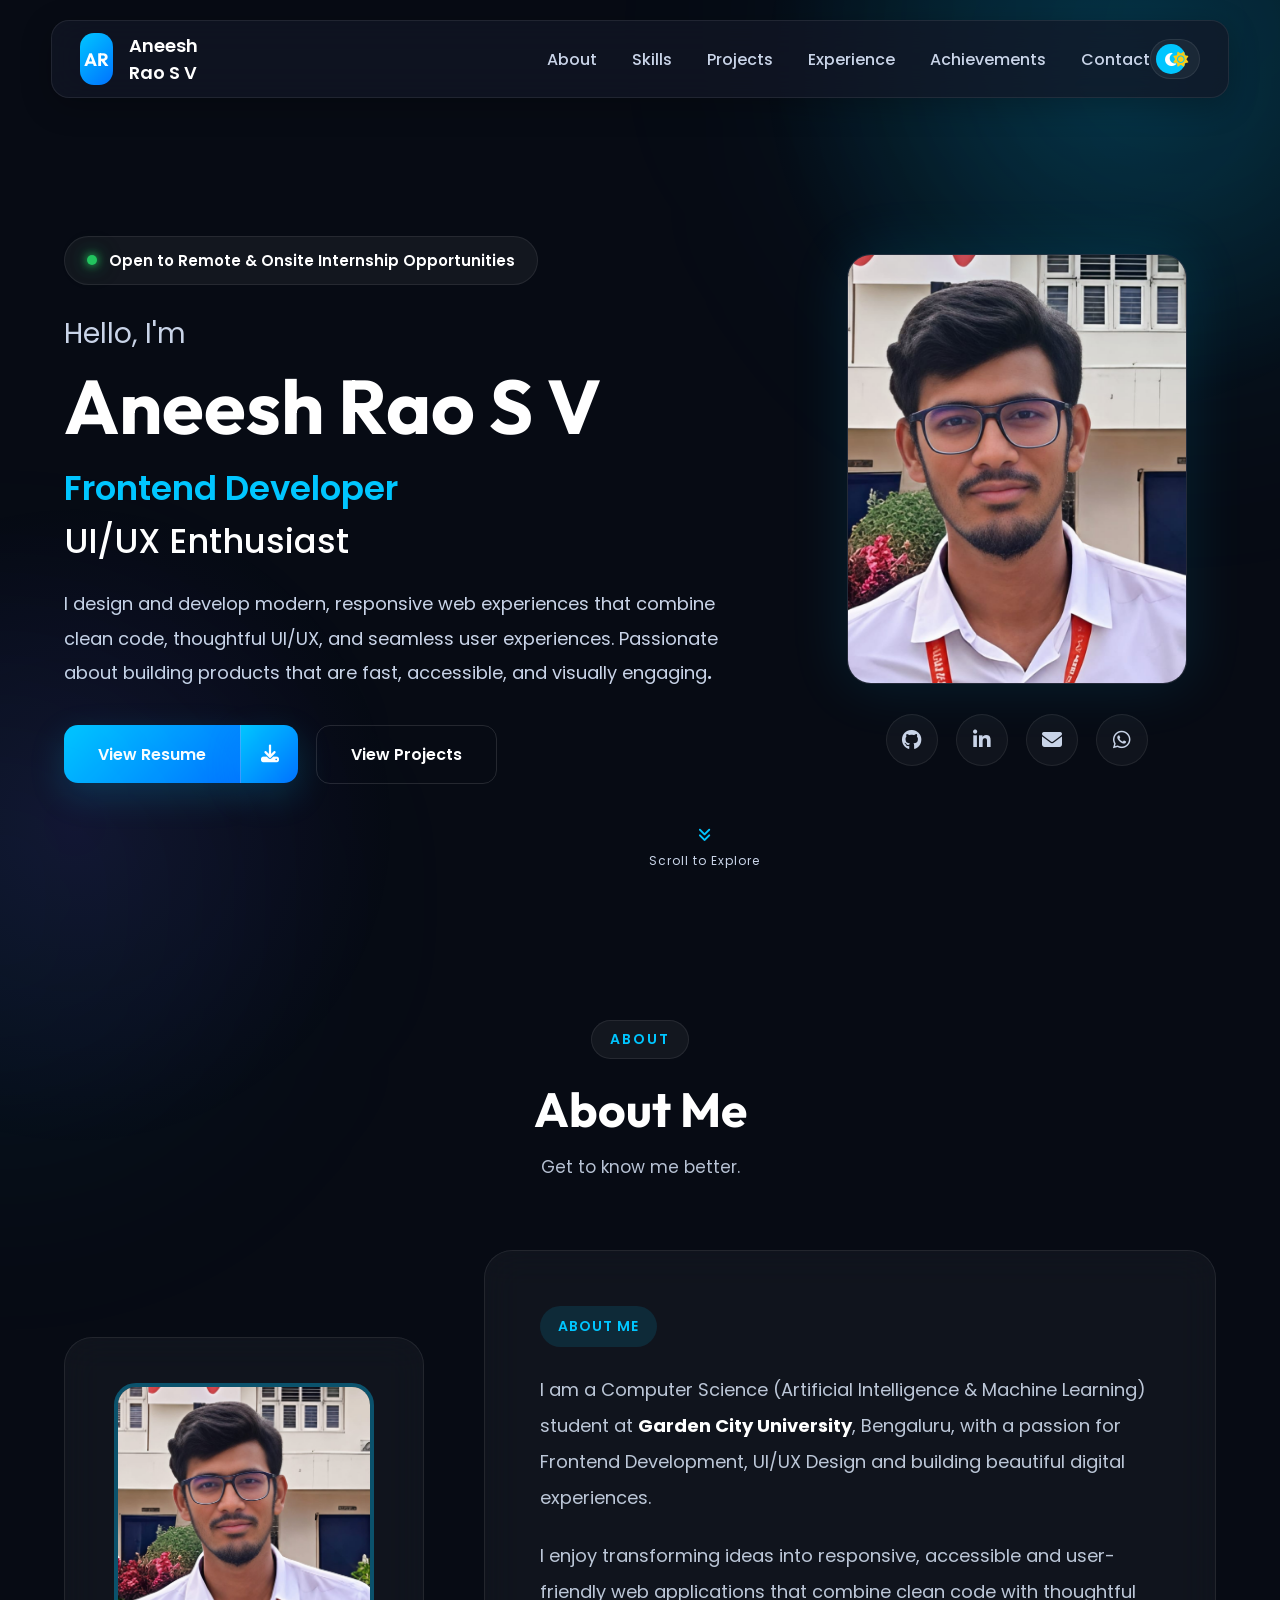
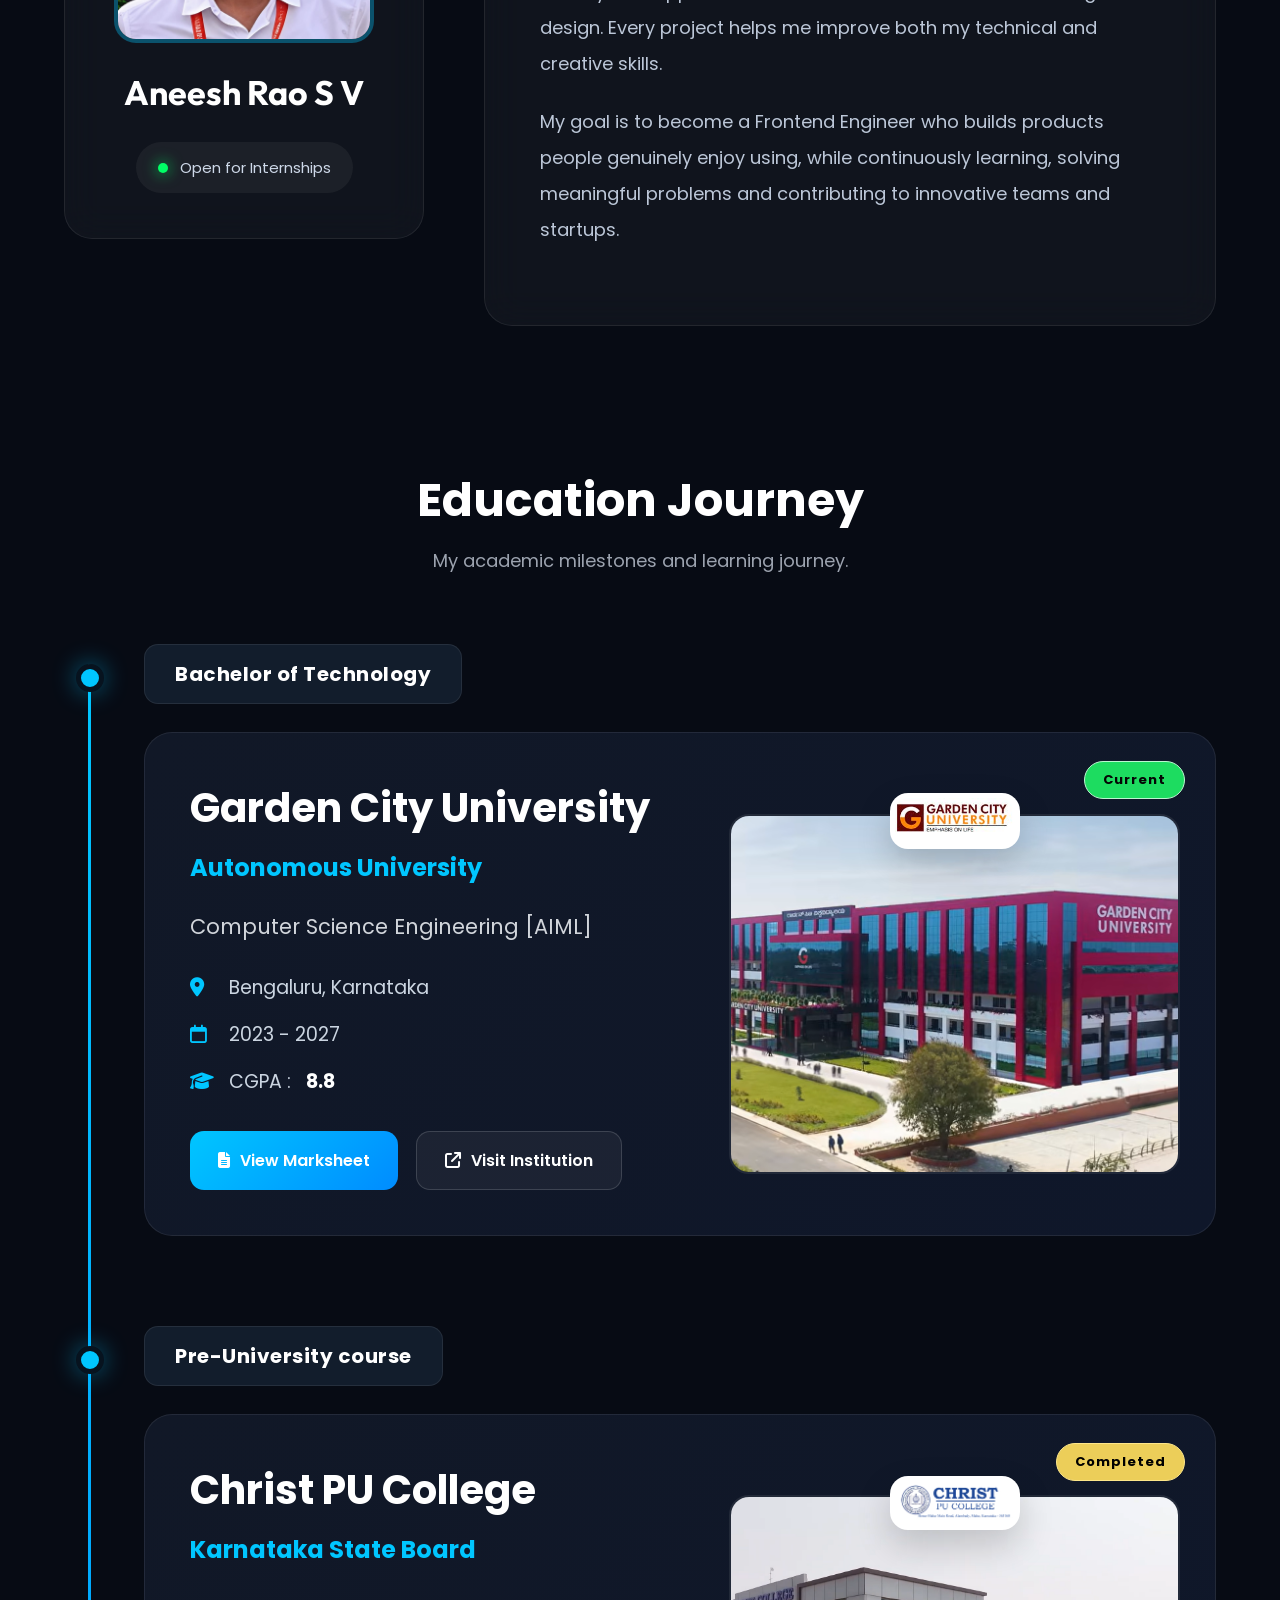
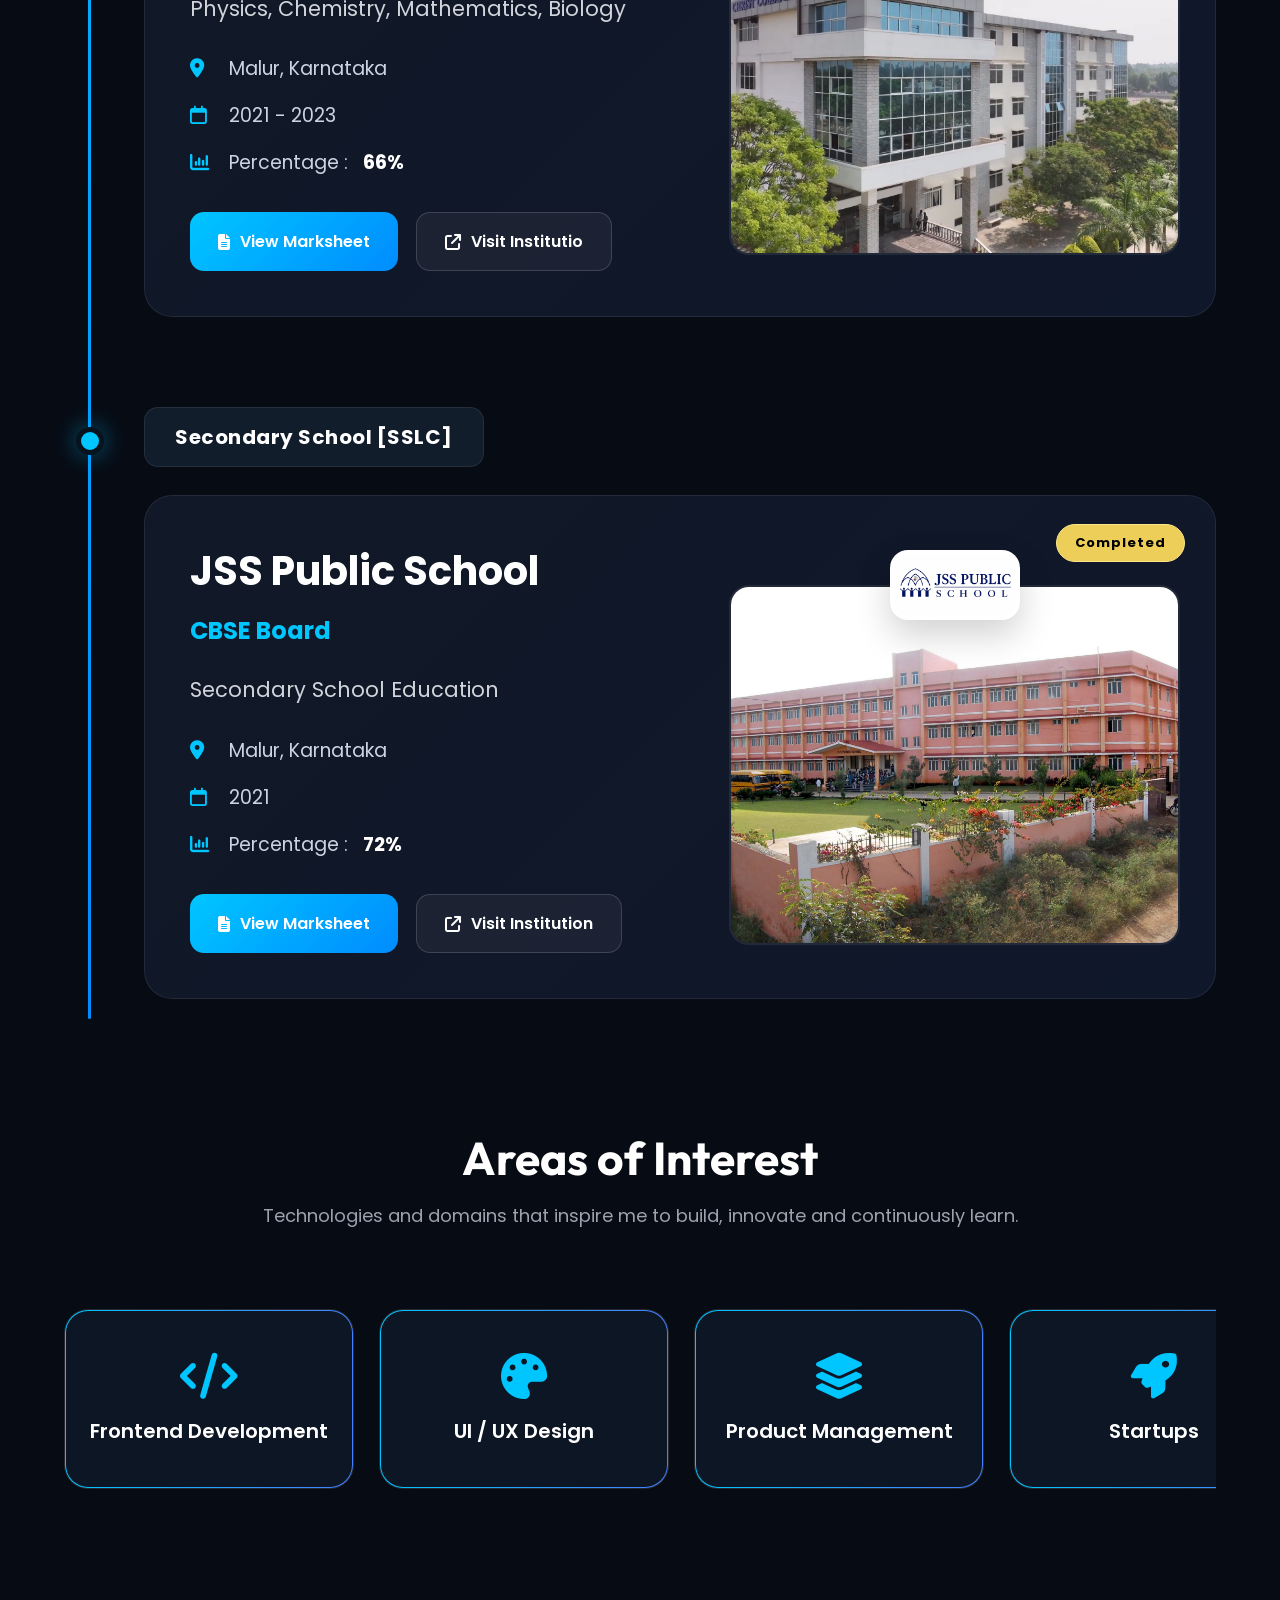
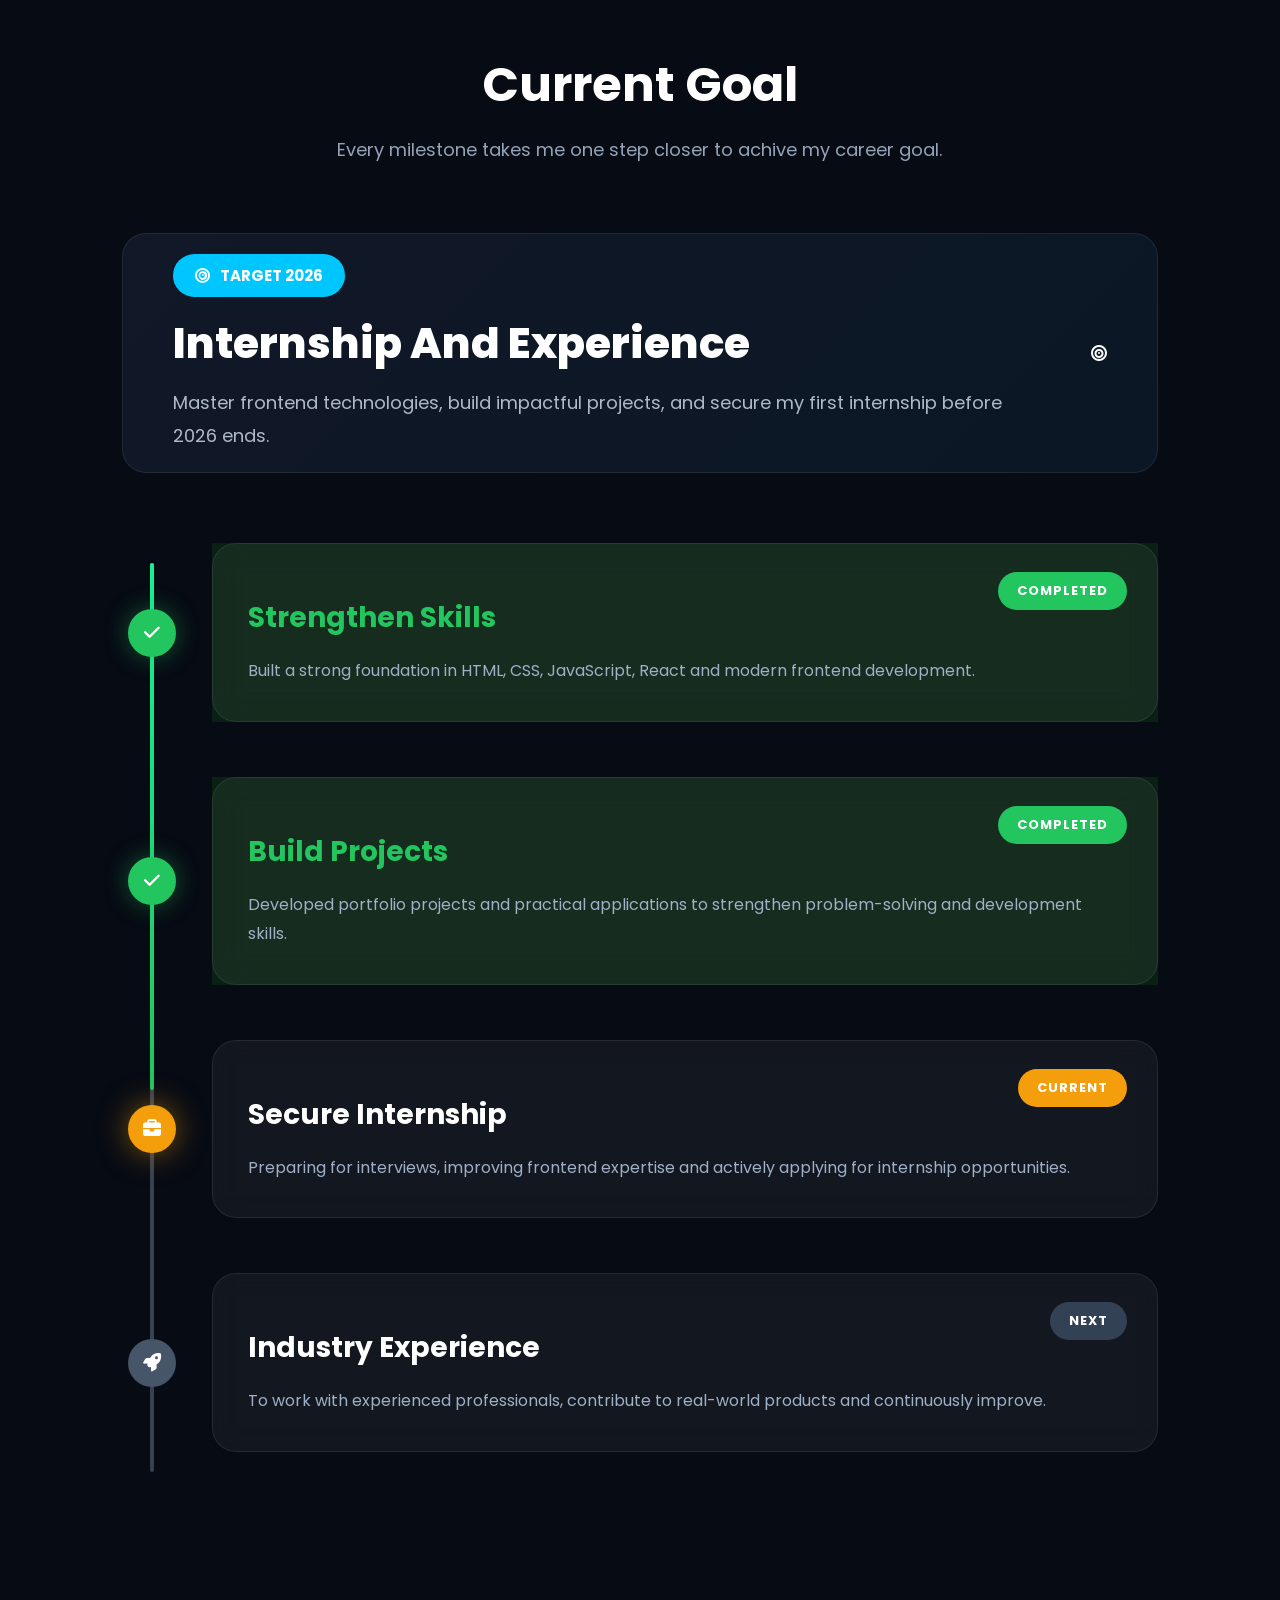
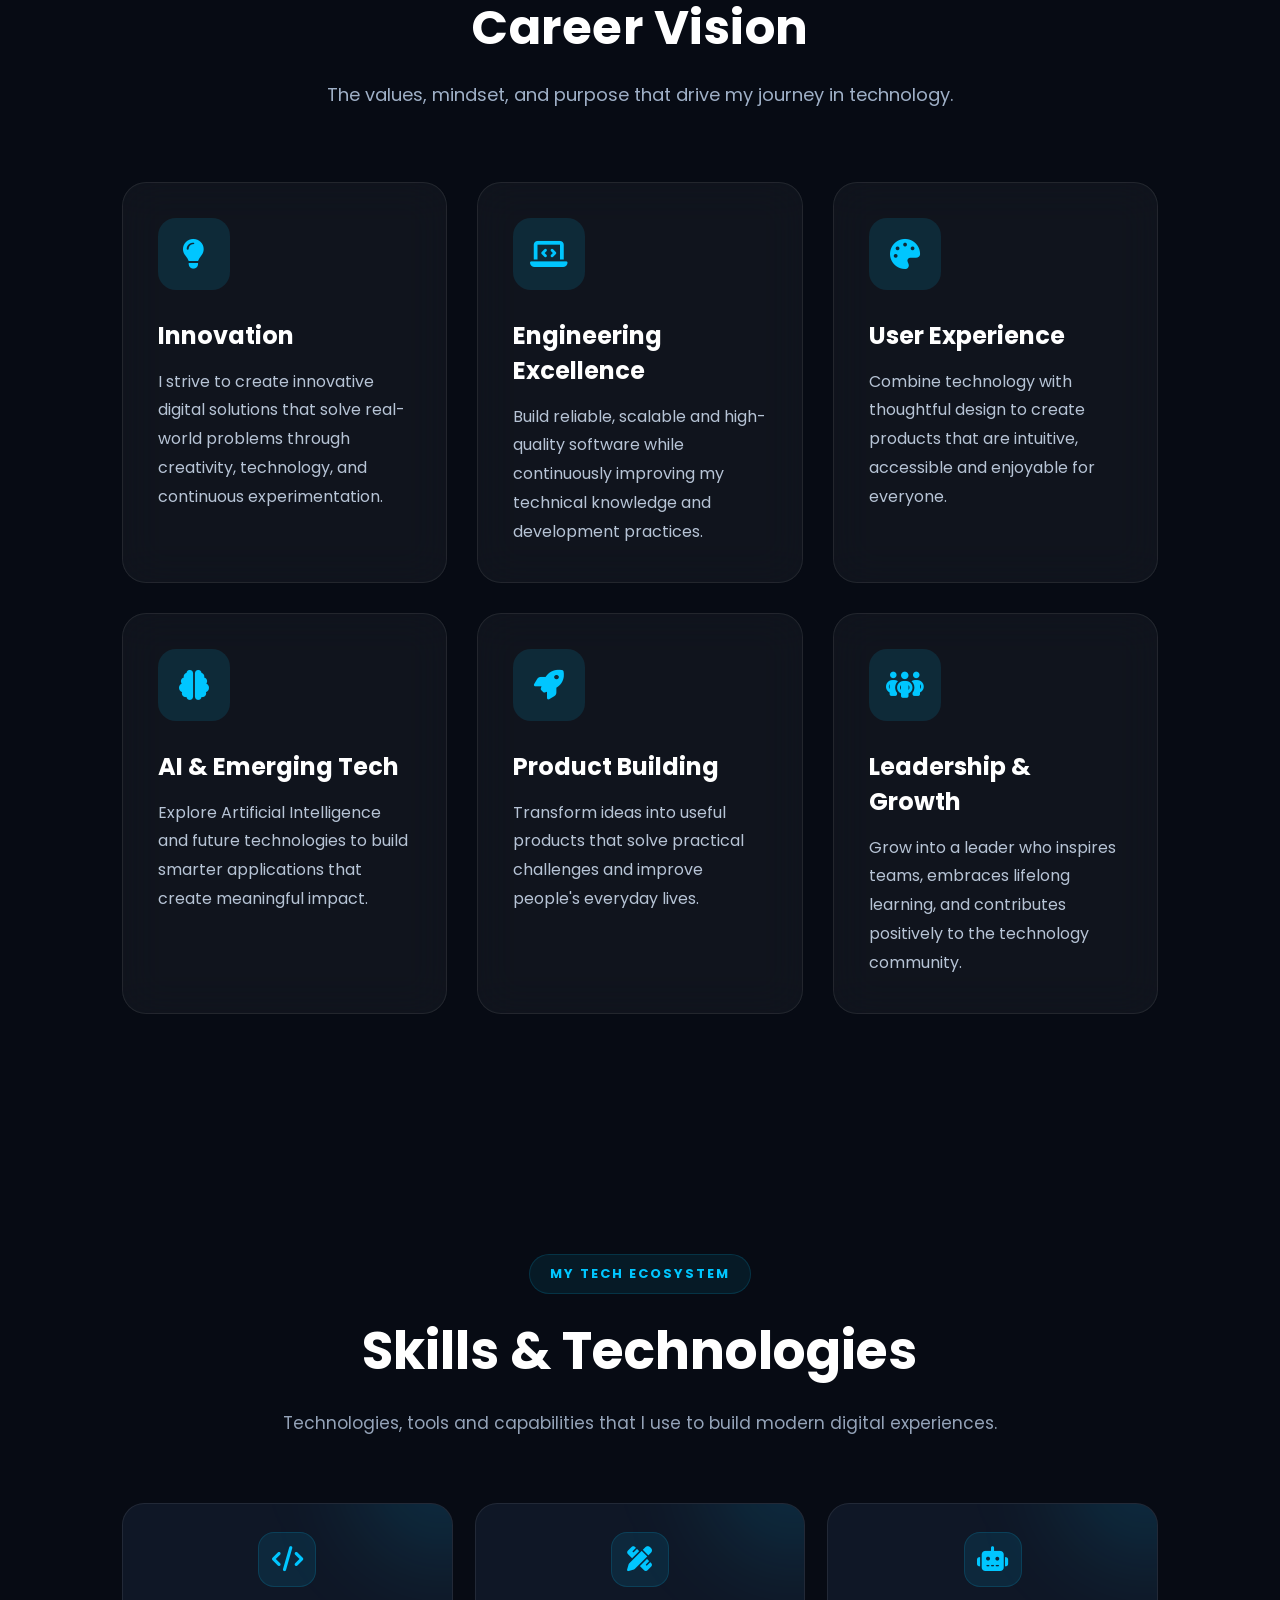
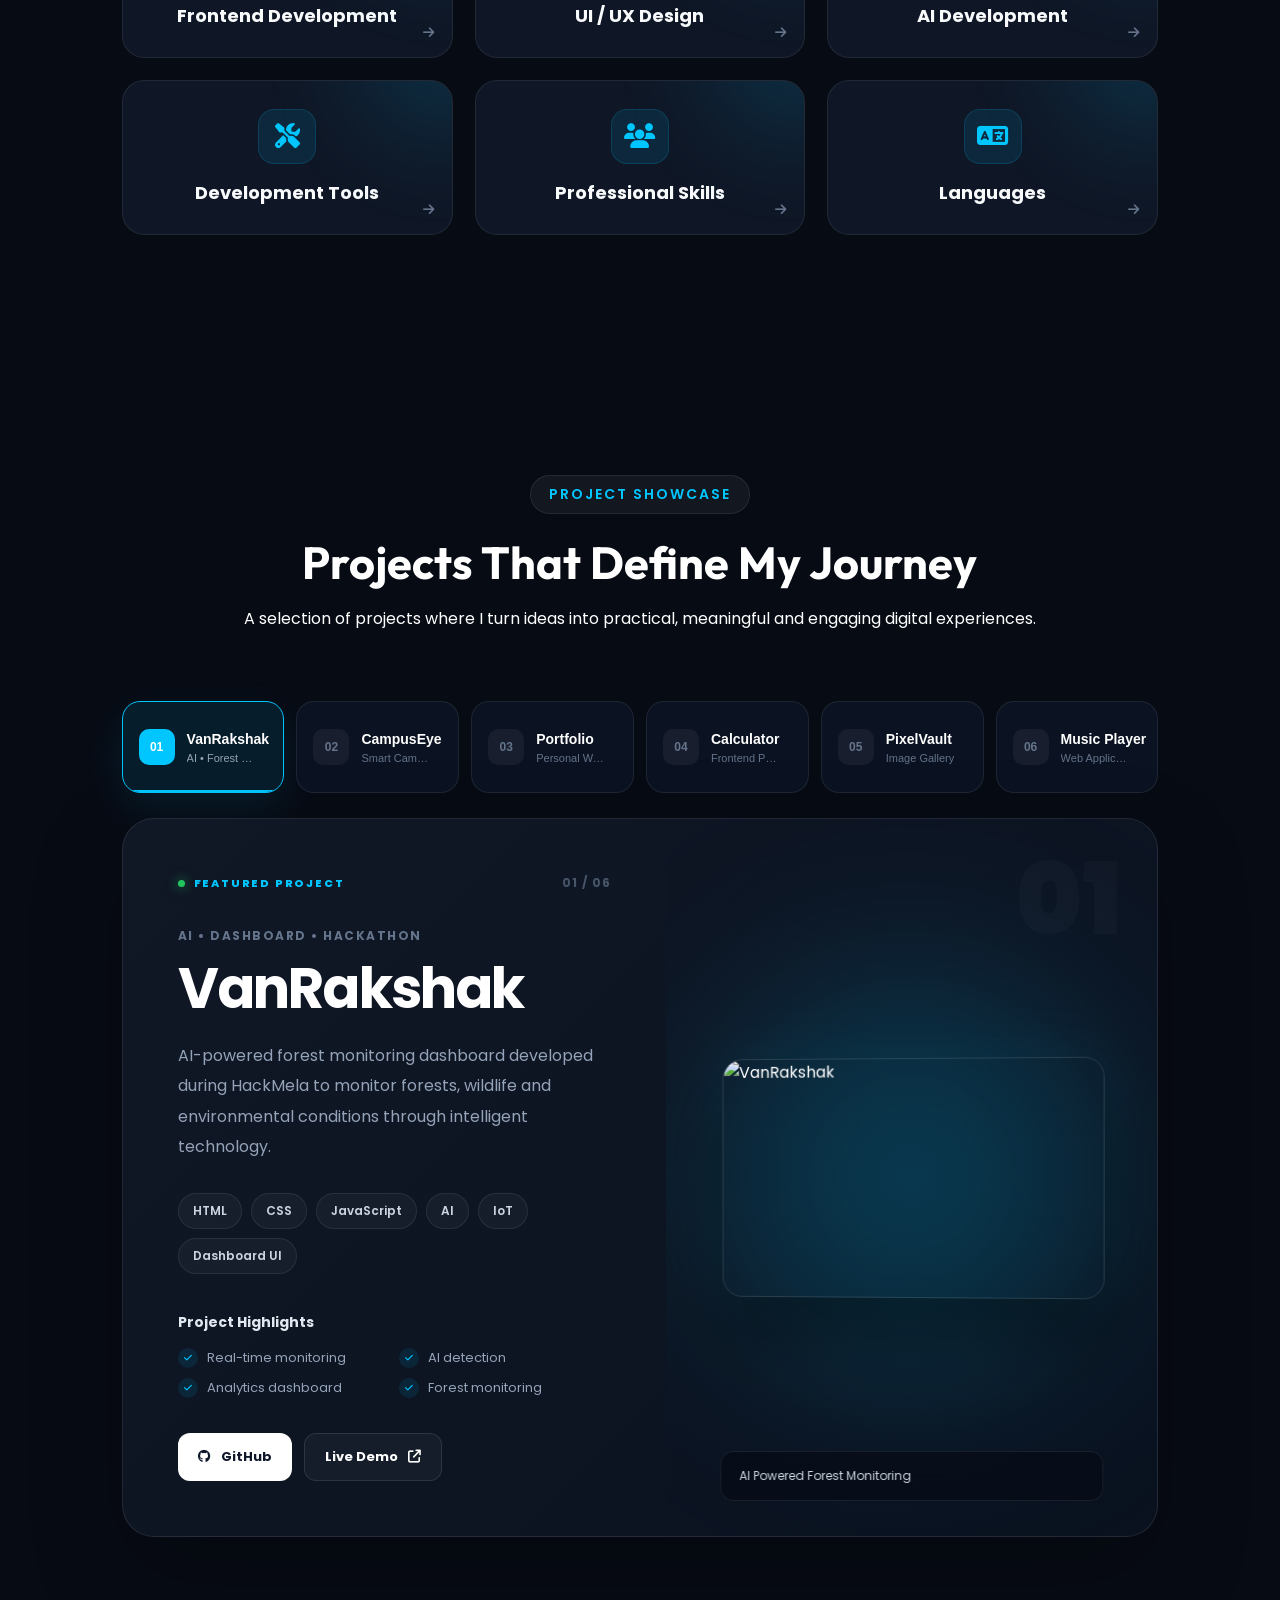
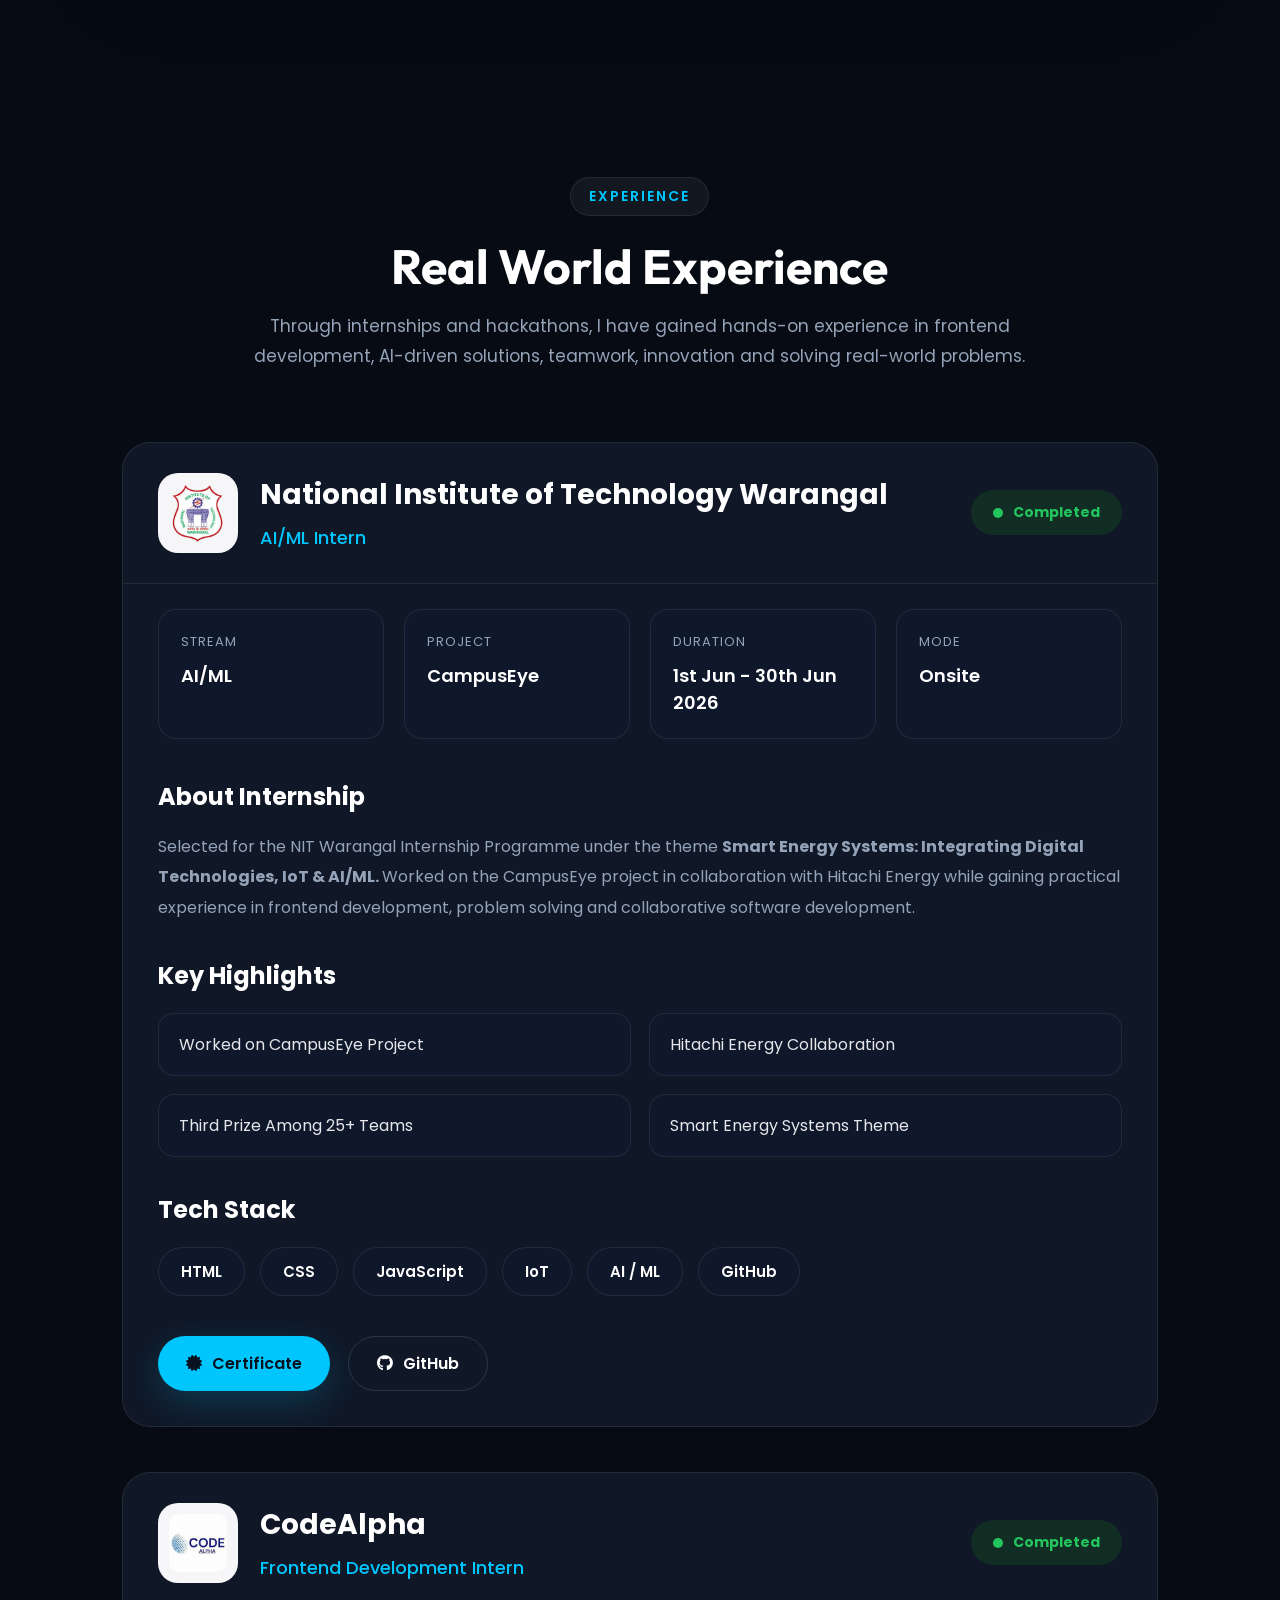
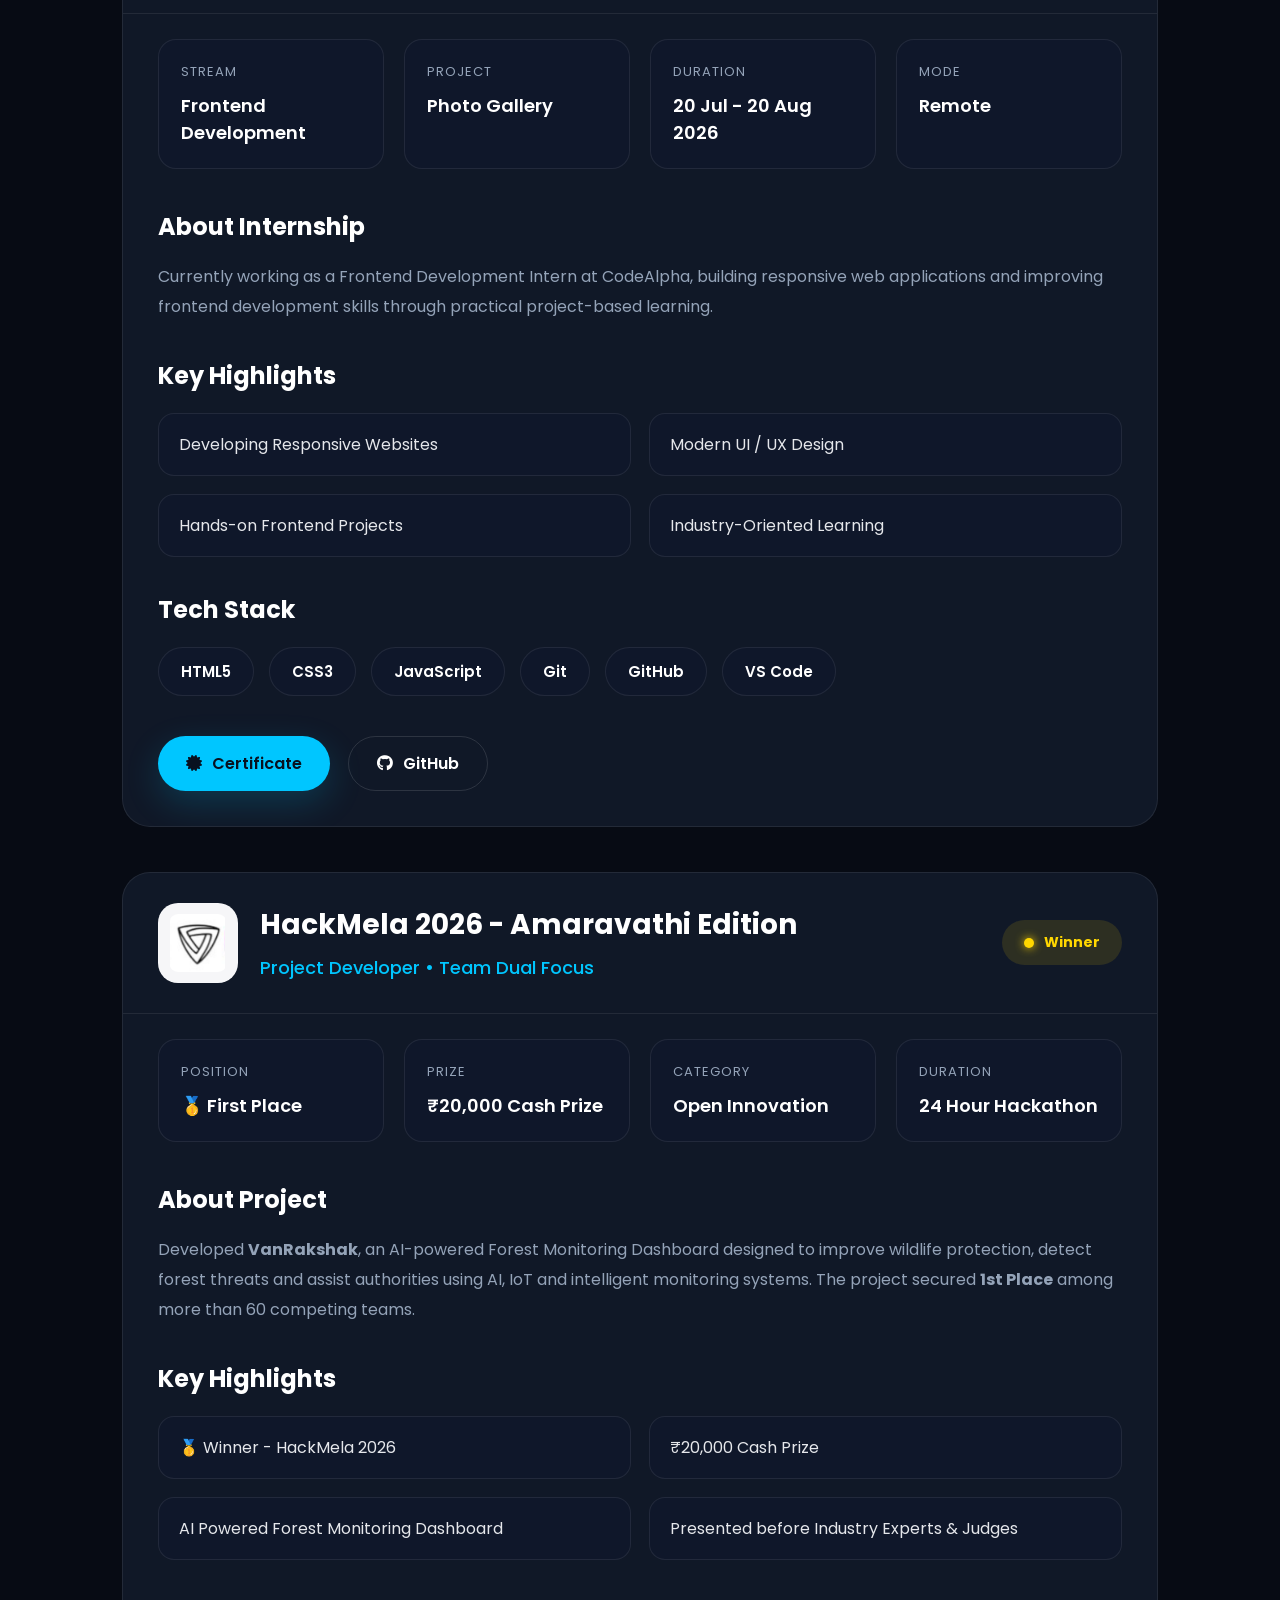
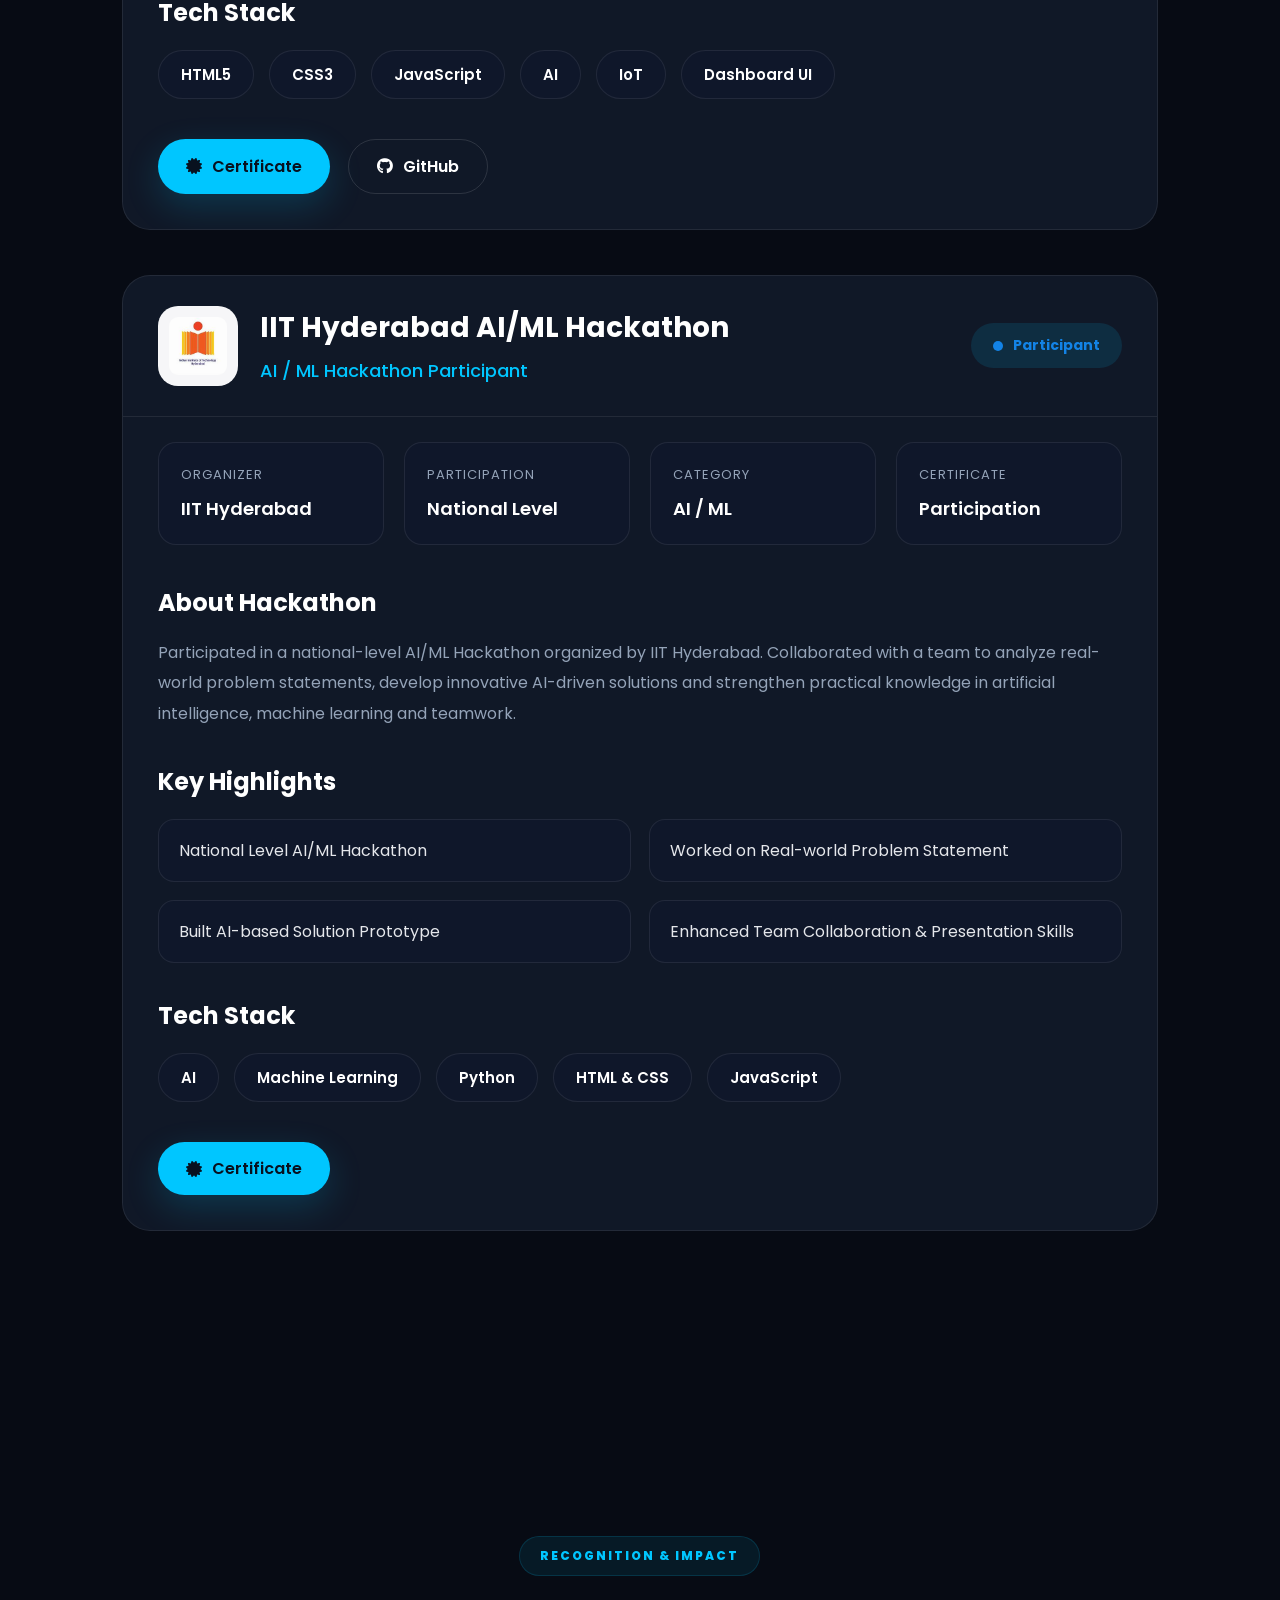
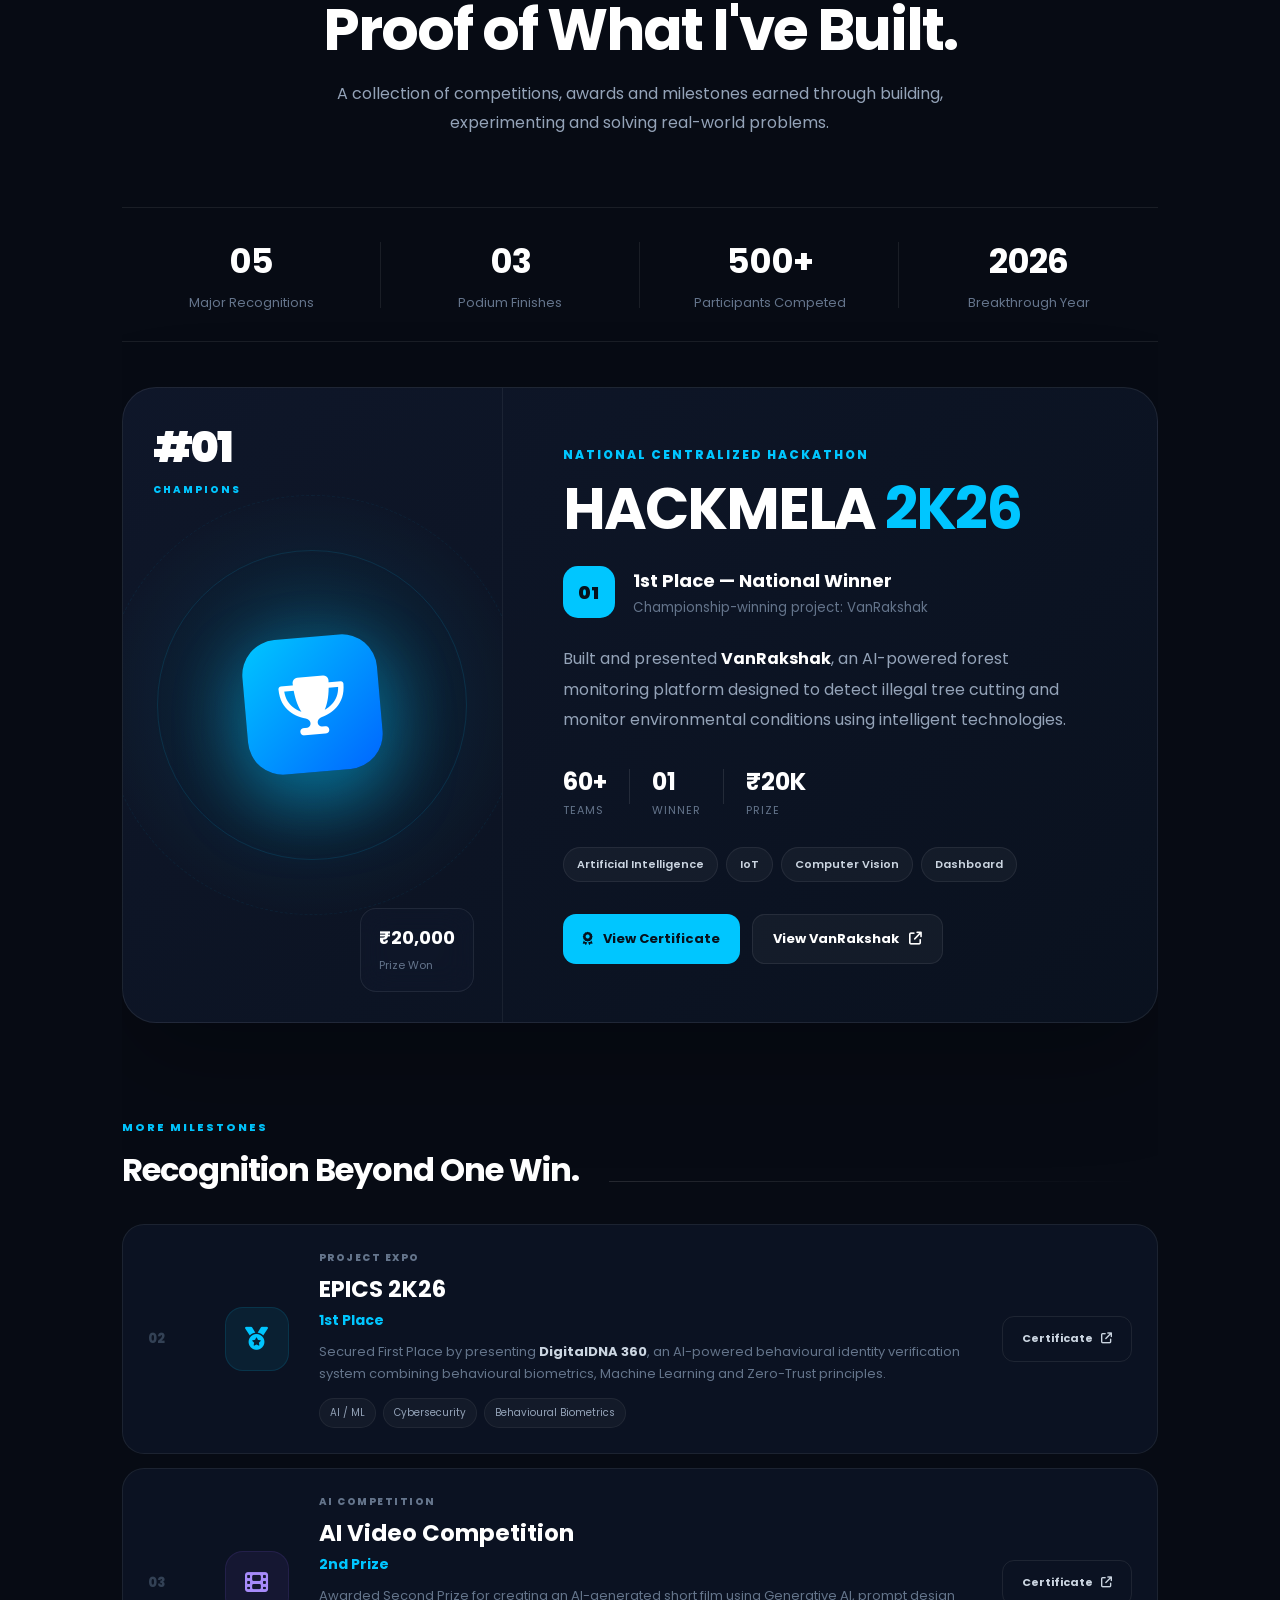
==== commit 5f4f5659: "." ====
--- a/index.html
+++ b/index.html
@@ -1487,326 +1487,933 @@
 </div>
 </section>
 
-<!-- ===========================
+<!-- ==============================================================================================
         ACHIEVEMENTS
-============================ -->
-
-<section class="achievements section" id="achievements">
+=================================================================================================== -->
+<section class="achievements-section" id="achievements">
 
     <div class="container">
 
-        <div class="section-heading">
-
-            <span>Recognition & Awards</span>
-
-            <h2>Achievements</h2>
+        <!-- ================= SECTION HEADER ================= -->
+
+        <div class="achievements-heading">
+
+            <span>RECOGNITION & IMPACT</span>
+
+            <h2>Proof of What I've Built.</h2>
 
             <p>
-                Milestones that reflect my passion for innovation,
-                teamwork and building impactful technology.
+                A collection of competitions, awards and milestones
+                earned through building, experimenting and solving
+                real-world problems.
             </p>
 
         </div>
 
 
-
-        <!-- ================= FEATURED ================= -->
-
-        <div class="achievement-featured">
-
-            <div class="featured-left">
-
-                <div class="achievement-logo">
-
-                    🏆
-
-                </div>
-
-            </div>
-
-
-            <div class="featured-right">
-
-                <span class="achievement-type">
-
+        <!-- ================= ACHIEVEMENT STATS ================= -->
+
+        <div class="achievement-stats">
+
+            <div class="achievement-stat">
+                <strong>05</strong>
+                <span>Major Recognitions</span>
+            </div>
+
+            <div class="achievement-stat">
+                <strong>03</strong>
+                <span>Podium Finishes</span>
+            </div>
+
+            <div class="achievement-stat">
+                <strong>500+</strong>
+                <span>Participants Competed</span>
+            </div>
+
+            <div class="achievement-stat">
+                <strong>2026</strong>
+                <span>Breakthrough Year</span>
+            </div>
+
+        </div>
+
+
+        <!-- =====================================================
+                        FEATURED ACHIEVEMENT
+        ====================================================== -->
+
+        <div class="achievement-hero">
+
+            <!-- LEFT -->
+
+            <div class="achievement-hero-visual">
+
+                <div class="achievement-rank">
+
+                    <span>#01</span>
+                    <small>CHAMPIONS</small>
+
+                </div>
+
+
+                <div class="achievement-trophy">
+
+                    <div class="trophy-glow"></div>
+
+                    <div class="trophy-icon">
+                        <i class="fa-solid fa-trophy"></i>
+                    </div>
+
+                </div>
+
+
+                <div class="achievement-orbit orbit-one"></div>
+                <div class="achievement-orbit orbit-two"></div>
+
+
+                <div class="achievement-mini-stat">
+
+                    <strong>₹20,000</strong>
+                    <span>Prize Won</span>
+
+                </div>
+
+            </div>
+
+
+            <!-- RIGHT -->
+
+            <div class="achievement-hero-content">
+
+                <div class="achievement-label">
                     NATIONAL CENTRALIZED HACKATHON
-
-                </span>
+                </div>
 
                 <h2>
-
-                    HackMela 2K26
-
+                    HACKMELA <span>2K26</span>
                 </h2>
 
-                <h3>
-
-                    🥇 Secured 1st Place
-
-                </h3>
-
-                <p>
-
-                    Won 1st Place at the National Centralized Hackathon by
-                    developing <b>VanRakshak</b>, an AI-powered Forest
-                    Monitoring Dashboard that detects illegal tree cutting
-                    using Artificial Intelligence and IoT. Competed against
-                    60+ teams and secured the championship.
+                <div class="achievement-position">
+
+                    <span class="position-number">01</span>
+
+                    <div>
+                        <strong>1st Place — National Winner</strong>
+                        <small>Championship-winning project: VanRakshak</small>
+                    </div>
+
+                </div>
+
+
+                <p class="achievement-description">
+
+                    Built and presented <strong>VanRakshak</strong>,
+                    an AI-powered forest monitoring platform designed
+                    to detect illegal tree cutting and monitor
+                    environmental conditions using intelligent
+                    technologies.
 
                 </p>
 
-<div class="achievement-buttons">
-
-    <a href="images/hackmela.jpg"
-       target="_blank"
-       class="certificate-btn">
-
-        View Certificate
-
-    </a>
-
-    <a href="#projects"
-       class="project-btn">
-
-        View Project
-
-    </a>
-
-</div>  
-
-            </div>
-
-        </div>
-
-
-
-        <!-- ================= GRID ================= -->
-
-        <div class="achievement-grid">
-
-
-
-            <!-- CARD 1 -->
-
-            <div class="achievement-card">
-
-                <div class="card-top">
-
-                    <div class="achievement-logo">
-
-                        🥇
-
-                    </div>
+
+                <!-- IMPACT METRICS -->
+
+                <div class="achievement-metrics">
 
                     <div>
-
-                        <span class="achievement-type">
-
-                            PROJECT EXPO
-
+                        <strong>60+</strong>
+                        <span>Teams</span>
+                    </div>
+
+                    <div>
+                        <strong>01</strong>
+                        <span>Winner</span>
+                    </div>
+
+                    <div>
+                        <strong>₹20K</strong>
+                        <span>Prize</span>
+                    </div>
+
+                </div>
+
+
+                <!-- TECHNOLOGY -->
+
+                <div class="achievement-tech">
+
+                    <span>Artificial Intelligence</span>
+                    <span>IoT</span>
+                    <span>Computer Vision</span>
+                    <span>Dashboard</span>
+
+                </div>
+
+
+                <!-- BUTTONS -->
+
+                <div class="achievement-actions">
+
+                    <a
+                        href="images/hackmela.jpg"
+                        target="_blank"
+                        class="achievement-primary-btn"
+                    >
+                        <i class="fa-solid fa-award"></i>
+                        View Certificate
+                    </a>
+
+
+                    <a
+                        href="#projects"
+                        class="achievement-secondary-btn"
+                    >
+                        View VanRakshak
+                        <i class="fa-solid fa-arrow-up-right-from-square"></i>
+                    </a>
+
+                </div>
+
+            </div>
+
+        </div>
+
+
+        <!-- =====================================================
+                        OTHER ACHIEVEMENTS
+        ====================================================== -->
+
+        <div class="other-achievements">
+
+            <div class="other-achievements-header">
+
+                <div>
+
+                    <span>MORE MILESTONES</span>
+
+                    <h3>Recognition Beyond One Win.</h3>
+
+                </div>
+
+                <div class="achievement-line"></div>
+
+            </div>
+
+
+            <!-- ================= ACHIEVEMENT 01 ================= -->
+
+            <article class="recognition-card">
+
+                <div class="recognition-number">
+                    02
+                </div>
+
+
+                <div class="recognition-icon">
+
+                    <i class="fa-solid fa-medal"></i>
+
+                </div>
+
+
+                <div class="recognition-content">
+
+                    <span>PROJECT EXPO</span>
+
+                    <h3>EPICS 2K26</h3>
+
+                    <strong>1st Place</strong>
+
+                    <p>
+                        Secured First Place by presenting
+                        <b>DigitalDNA 360</b>, an AI-powered
+                        behavioural identity verification system
+                        combining behavioural biometrics,
+                        Machine Learning and Zero-Trust principles.
+                    </p>
+
+                    <div class="recognition-tags">
+
+                        <span>AI / ML</span>
+                        <span>Cybersecurity</span>
+                        <span>Behavioural Biometrics</span>
+
+                    </div>
+
+                </div>
+
+
+                <a
+                    href="images/epics.png"
+                    target="_blank"
+                    class="recognition-action"
+                >
+                    <span>Certificate</span>
+                    <i class="fa-solid fa-arrow-up-right-from-square"></i>
+                </a>
+
+            </article>
+
+
+            <!-- ================= ACHIEVEMENT 02 ================= -->
+
+            <article class="recognition-card">
+
+                <div class="recognition-number">
+                    03
+                </div>
+
+
+                <div class="recognition-icon purple">
+
+                    <i class="fa-solid fa-film"></i>
+
+                </div>
+
+
+                <div class="recognition-content">
+
+                    <span>AI COMPETITION</span>
+
+                    <h3>AI Video Competition</h3>
+
+                    <strong>2nd Prize</strong>
+
+                    <p>
+                        Awarded Second Prize for creating an
+                        AI-generated short film using Generative AI,
+                        prompt design and visual storytelling
+                        techniques.
+                    </p>
+
+                    <div class="recognition-tags">
+
+                        <span>Generative AI</span>
+                        <span>Prompting</span>
+                        <span>Storytelling</span>
+
+                    </div>
+
+                </div>
+
+
+                <a
+                    href="images/aivideo.jpg"
+                    target="_blank"
+                    class="recognition-action"
+                >
+                    <span>Certificate</span>
+                    <i class="fa-solid fa-arrow-up-right-from-square"></i>
+                </a>
+
+            </article>
+
+
+            <!-- ================= ACHIEVEMENT 03 ================= -->
+
+            <article class="recognition-card">
+
+                <div class="recognition-number">
+                    04
+                </div>
+
+
+                <div class="recognition-icon gold">
+
+                    <i class="fa-solid fa-microchip"></i>
+
+                </div>
+
+
+                <div class="recognition-content">
+
+                    <span>SUMMER INTERNSHIP PROGRAMME</span>
+
+                    <h3>NIT Warangal</h3>
+
+                    <strong>3rd Prize</strong>
+
+                    <p>
+                        Secured Third Prize among 25+ teams by
+                        developing <b>CampusEye</b>, an AI-powered
+                        Smart Campus platform integrating
+                        Artificial Intelligence, Computer Vision
+                        and IoT.
+                    </p>
+
+                    <div class="recognition-tags">
+
+                        <span>AI</span>
+                        <span>Computer Vision</span>
+                        <span>IoT</span>
+
+                    </div>
+
+                </div>
+
+
+                <a
+                    href="images/nitw.jpg"
+                    target="_blank"
+                    class="recognition-action"
+                >
+                    <span>Certificate</span>
+                    <i class="fa-solid fa-arrow-up-right-from-square"></i>
+                </a>
+
+            </article>
+
+
+            <!-- ================= ACHIEVEMENT 04 ================= -->
+
+            <article class="recognition-card">
+
+                <div class="recognition-number">
+                    05
+                </div>
+
+
+                <div class="recognition-icon green">
+
+                    <i class="fa-solid fa-star"></i>
+
+                </div>
+
+
+                <div class="recognition-content">
+
+                    <span>COMMUNITY & LEADERSHIP</span>
+
+                    <h3>Best NSS Volunteer</h3>
+
+                    <strong>Leadership Recognition</strong>
+
+                    <p>
+                        Recognized among 200+ volunteers for
+                        outstanding leadership, community service,
+                        teamwork and report writing during
+                        National Service Scheme activities.
+                    </p>
+
+                    <div class="recognition-tags">
+
+                        <span>Leadership</span>
+                        <span>Community</span>
+                        <span>Teamwork</span>
+
+                    </div>
+
+                </div>
+
+
+                <a
+                    href="images/nss.jpg"
+                    target="_blank"
+                    class="recognition-action"
+                >
+                    <span>Certificate</span>
+                    <i class="fa-solid fa-arrow-up-right-from-square"></i>
+                </a>
+
+            </article>
+
+        </div>
+
+    </div>
+
+</section>
+<!-- =============================================================================================
+                CERTIFICATIONS
+================================================================================================== -->
+<section class="certificates-section" id="certificates">
+
+    <div class="container">
+
+        <!-- ================= HEADER ================= -->
+
+        <div class="certificates-heading">
+
+            <span>LEARNING & CREDENTIALS</span>
+
+            <h2>Certificates & Certifications</h2>
+
+            <p>
+                Certifications that represent my continuous learning,
+                technical growth and commitment to building real-world skills.
+            </p>
+
+        </div>
+
+
+        <!-- ================= CERTIFICATES ================= -->
+
+        <div class="certificates-grid">
+
+
+            <!-- =================================================
+                            CERTIFICATE 1
+            ================================================== -->
+
+            <div class="certificate-card">
+
+                <div class="certificate-logo">
+
+                    <img
+                        src="images/meta-logo.png"
+                        alt="Meta"
+                    >
+
+                </div>
+
+
+                <div class="certificate-content">
+
+                    <div class="certificate-top">
+
+                        <span class="certificate-category">
+                            FRONTEND DEVELOPMENT
                         </span>
 
-                        <h3>
-
-                            EPICS 2K26
-
-                        </h3>
-
-                    </div>
-
-                </div>
-
-                <h4>
-
-                    Secured 1st Place
-
-                </h4>
-
-                <p>
-
-                    Won First Place by presenting
-                    <b>DigitalDNA 360</b>, an AI-powered behavioural identity
-                    verification system using Machine Learning, behavioural
-                    biometrics and Zero-Trust authentication principles.
-
-                </p>
-
-                <a href="./images/epics.png"
-   target="_blank"
-   class="certificate-btn">
-    View Certificate
-</a>
-
-            </div>
-
-
-
-            <!-- CARD 2 -->
-
-            <div class="achievement-card">
-
-                <div class="card-top">
-
-                    <div class="achievement-logo">
-
-                        🥈
-
-                    </div>
-
-                    <div>
-
-                        <span class="achievement-type">
-
-                            AI COMPETITION
-
+                        <span class="certificate-year">
+                            2026
                         </span>
 
-                        <h3>
-
-                            AI Video Competition
-
-                        </h3>
-
-                    </div>
-
-                </div>
-
-                <h4>
-
-                    Secured 2nd Prize
-
-                </h4>
-
-                <p>
-
-                    Awarded Second Prize for producing an AI-generated
-                    short film using advanced Generative AI tools,
-                    prompt engineering and storytelling techniques.
-
-                </p>
-
-                <a href="images/aivideo.jpg"
-   target="_blank"
-   class="certificate-btn">
-
-    View Certificate
-
-</a>
-
-            </div>
-
-
-
-            <!-- CARD 3 -->
-
-            <div class="achievement-card">
-
-                <div class="card-top">
-
-                    <div class="achievement-logo">
-
-                        🥉
-
-                    </div>
-
-                    <div>
-
-                        <span class="achievement-type">
-
-                            SUMMER INTERNSHIP
-
+                    </div>
+
+
+                    <h3>
+                        Meta Front-End Developer
+                    </h3>
+
+
+                    <p class="certificate-issuer">
+                        Meta
+                    </p>
+
+                    <!-- NEW DESCRIPTION -->
+
+                    <p class="certificate-description">
+                        A professional certification focused on building modern
+                        and responsive front-end web applications.
+                    </p>
+
+
+                    <div class="certificate-skills">
+
+                        <span>HTML</span>
+
+                        <span>CSS</span>
+
+                        <span>JavaScript</span>
+
+                        <span>React</span>
+
+                    </div>
+
+                </div>
+
+
+                <a
+                    href="images/meta-certificate.jpg"
+                    target="_blank"
+                    class="certificate-view"
+                >
+
+                    View Certificate
+
+                    <i class="fa-solid fa-arrow-up-right-from-square"></i>
+
+                </a>
+
+            </div>
+
+
+
+            <!-- =================================================
+                            CERTIFICATE 2
+            ================================================== -->
+
+            <div class="certificate-card">
+
+                <div class="certificate-logo">
+
+                    <img
+                        src="images/infosys-logo.png"
+                        alt="Infosys"
+                    >
+
+                </div>
+
+
+                <div class="certificate-content">
+
+                    <div class="certificate-top">
+
+                        <span class="certificate-category">
+                            DEVELOPMENT
                         </span>
 
-                        <h3>
-
-                            NIT Warangal
-
-                        </h3>
-
-                    </div>
-
-                </div>
-
-                <h4>
-
-                    Secured 3rd Prize
-
-                </h4>
-
-                <p>
-
-                    Awarded Third Prize among 25+ teams for developing
-                    <b>CampusEye</b>, an AI-powered Smart Campus platform
-                    integrating Artificial Intelligence, Computer Vision
-                    and IoT technologies.
-
-                </p>
-
-                <a href="images/nitw.jpg"
-   target="_blank"
-   class="certificate-btn">
-
-    View Certificate
-
-</a>
-
-            </div>
-
-
-
-            <!-- CARD 4 -->
-
-            <div class="achievement-card">
-
-                <div class="card-top">
-
-                    <div class="achievement-logo">
-
-                        ⭐
-
-                    </div>
-
-                    <div>
-
-                        <span class="achievement-type">
-
-                            COMMUNITY SERVICE
-
+                        <span class="certificate-year">
+                            2026
                         </span>
 
-                        <h3>
-
-                            Best NSS Volunteer
-
-                        </h3>
-
-                    </div>
-
-                </div>
-
-                <h4>
-
-                    Leadership Award
-
-                </h4>
-
-                <p>
-
-                    Recognized among 200+ volunteers for outstanding
-                    leadership, community service, teamwork and report
-                    writing during National Service Scheme activities.
-
-                </p>
-
-                <a href="images/nss.jpg"
-   target="_blank"
-   class="certificate-btn">
-
-    View Certificate
-
-</a>
-
-            </div>
+                    </div>
+
+
+                    <h3>
+                        JavaScript Development
+                    </h3>
+
+
+                    <p class="certificate-issuer">
+                        Infosys Springboard
+                    </p>
+
+                    <!-- NEW DESCRIPTION -->
+
+                    <p class="certificate-description">
+                        Focused on JavaScript fundamentals and modern concepts
+                        used to create interactive and dynamic web experiences.
+                    </p>
+
+
+                    <div class="certificate-skills">
+
+                        <span>JavaScript</span>
+
+                        <span>ES6+</span>
+
+                        <span>Web Development</span>
+
+                    </div>
+
+                </div>
+
+
+                <a
+                    href="images/javascript-certificate.jpg"
+                    target="_blank"
+                    class="certificate-view"
+                >
+
+                    View Certificate
+
+                    <i class="fa-solid fa-arrow-up-right-from-square"></i>
+
+                </a>
+
+            </div>
+
+
+
+            <!-- =================================================
+                            CERTIFICATE 3
+            ================================================== -->
+
+            <div class="certificate-card">
+
+                <div class="certificate-logo">
+
+                    <img
+                        src="images/coursera-logo.png"
+                        alt="Coursera"
+                    >
+
+                </div>
+
+
+                <div class="certificate-content">
+
+                    <div class="certificate-top">
+
+                        <span class="certificate-category">
+                            WEB DEVELOPMENT
+                        </span>
+
+                        <span class="certificate-year">
+                            2026
+                        </span>
+
+                    </div>
+
+
+                    <h3>
+                        HTML & CSS Web Development
+                    </h3>
+
+
+                    <p class="certificate-issuer">
+                        Coursera
+                    </p>
+
+                    <!-- NEW DESCRIPTION -->
+
+                    <p class="certificate-description">
+                        Strengthened my understanding of web structure, styling
+                        and responsive layouts for modern digital interfaces.
+                    </p>
+
+
+                    <div class="certificate-skills">
+
+                        <span>HTML5</span>
+
+                        <span>CSS3</span>
+
+                        <span>Responsive Design</span>
+
+                    </div>
+
+                </div>
+
+
+                <a
+                    href="images/html-css-certificate.jpg"
+                    target="_blank"
+                    class="certificate-view"
+                >
+
+                    View Certificate
+
+                    <i class="fa-solid fa-arrow-up-right-from-square"></i>
+
+                </a>
+
+            </div>
+
+
+
+            <!-- =================================================
+                            CERTIFICATE 4
+            ================================================== -->
+
+            <div class="certificate-card">
+
+                <div class="certificate-logo">
+
+                    <img
+                        src="images/ai-logo.png"
+                        alt="Artificial Intelligence"
+                    >
+
+                </div>
+
+
+                <div class="certificate-content">
+
+                    <div class="certificate-top">
+
+                        <span class="certificate-category">
+                            ARTIFICIAL INTELLIGENCE
+                        </span>
+
+                        <span class="certificate-year">
+                            2026
+                        </span>
+
+                    </div>
+
+
+                    <h3>
+                        Artificial Intelligence Fundamentals
+                    </h3>
+
+
+                    <p class="certificate-issuer">
+                        Certification Provider
+                    </p>
+
+                    <!-- NEW DESCRIPTION -->
+
+                    <p class="certificate-description">
+                        Built foundational knowledge of artificial intelligence,
+                        machine learning concepts and practical AI applications.
+                    </p>
+
+
+                    <div class="certificate-skills">
+
+                        <span>Artificial Intelligence</span>
+
+                        <span>Machine Learning</span>
+
+                        <span>AI Tools</span>
+
+                    </div>
+
+                </div>
+
+
+                <a
+                    href="images/ai-certificate.jpg"
+                    target="_blank"
+                    class="certificate-view"
+                >
+
+                    View Certificate
+
+                    <i class="fa-solid fa-arrow-up-right-from-square"></i>
+
+                </a>
+
+            </div>
+
+
+
+            <!-- =================================================
+                            CERTIFICATE 5
+            ================================================== -->
+
+            <div class="certificate-card">
+
+                <div class="certificate-logo">
+
+                    <img
+                        src="images/figma-logo.png"
+                        alt="Figma"
+                    >
+
+                </div>
+
+
+                <div class="certificate-content">
+
+                    <div class="certificate-top">
+
+                        <span class="certificate-category">
+                            UI / UX DESIGN
+                        </span>
+
+                        <span class="certificate-year">
+                            2026
+                        </span>
+
+                    </div>
+
+
+                    <h3>
+                        UI / UX Design Fundamentals
+                    </h3>
+
+
+                    <p class="certificate-issuer">
+                        Figma / Online Certification
+                    </p>
+
+                    <!-- NEW DESCRIPTION -->
+
+                    <p class="certificate-description">
+                        Developed practical understanding of interface design,
+                        prototyping and creating user-focused digital experiences.
+                    </p>
+
+
+                    <div class="certificate-skills">
+
+                        <span>Figma</span>
+
+                        <span>UI Design</span>
+
+                        <span>UX</span>
+
+                        <span>Prototyping</span>
+
+                    </div>
+
+                </div>
+
+
+                <a
+                    href="images/uiux-certificate.jpg"
+                    target="_blank"
+                    class="certificate-view"
+                >
+
+                    View Certificate
+
+                    <i class="fa-solid fa-arrow-up-right-from-square"></i>
+
+                </a>
+
+            </div>
+
+
+
+            <!-- =================================================
+                            CERTIFICATE 6
+            ================================================== -->
+
+            <div class="certificate-card">
+
+                <div class="certificate-logo">
+
+                    <img
+                        src="images/github-logo.png"
+                        alt="GitHub"
+                    >
+
+                </div>
+
+
+                <div class="certificate-content">
+
+                    <div class="certificate-top">
+
+                        <span class="certificate-category">
+                            DEVELOPMENT TOOLS
+                        </span>
+
+                        <span class="certificate-year">
+                            2026
+                        </span>
+
+                    </div>
+
+
+                    <h3>
+                        Git & GitHub
+                    </h3>
+
+
+                    <p class="certificate-issuer">
+                        GitHub / Online Certification
+                    </p>
+
+                    <!-- NEW DESCRIPTION -->
+
+                    <p class="certificate-description">
+                        Learned essential version-control practices for managing
+                        code, collaborating and maintaining development workflows.
+                    </p>
+
+
+                    <div class="certificate-skills">
+
+                        <span>Git</span>
+
+                        <span>GitHub</span>
+
+                        <span>Version Control</span>
+
+                    </div>
+
+                </div>
+
+
+                <a
+                    href="images/git-certificate.jpg"
+                    target="_blank"
+                    class="certificate-view"
+                >
+
+                    View Certificate
+
+                    <i class="fa-solid fa-arrow-up-right-from-square"></i>
+
+                </a>
+
+            </div>
+
 
         </div>
 
@@ -1814,166 +2421,10 @@
 
 </section>
 
-<!-- ==========================================
-                CERTIFICATIONS
-========================================== -->
-
-<section class="certifications section" id="certifications">
-
-    <div class="container">
-
-        <div class="section-heading">
-
-            <span>Professional Learning</span>
-
-            <h2>Certifications</h2>
-
-            <p>
-                Continuously learning new technologies and strengthening my
-                skills through industry-recognized certifications.
-            </p>
-
-        </div>
-
-        <div class="certificate-grid">
-
-            <!-- Certificate 1 -->
-
-            <div class="certificate-card">
-
-                <span class="certificate-status">
-                    ✓ Completed
-                </span>
-
-                <h3>Google AI Essentials</h3>
-
-                <h4>Google</h4>
-
-                <span class="certificate-date">
-                    Issued • July 2026
-                </span>
-
-                <p>
-                    Successfully completed Google's AI Essentials course,
-                    gaining practical knowledge in Generative AI, Prompt
-                    Engineering, Responsible AI and AI productivity tools.
-                </p>
-
-                <a href="images/google-ai.jpg"
-                   target="_blank"
-                   class="certificate-view">
-
-                    View Certificate
-
-                </a>
-
-            </div>
-
-            <!-- Certificate 2 -->
-
-            <div class="certificate-card">
-
-                <span class="certificate-status">
-                    ✓ Completed
-                </span>
-
-                <h3>AWS Academy Cloud Foundations</h3>
-
-                <h4>AWS Academy</h4>
-
-                <span class="certificate-date">
-                    Issued • June 2026
-                </span>
-
-                <p>
-                    Learned cloud computing fundamentals, AWS core services,
-                    deployment models, security concepts and cloud architecture
-                    through practical learning modules.
-                </p>
-
-                <a href="images/aws.jpg"
-                   target="_blank"
-                   class="certificate-view">
-
-                    View Certificate
-
-                </a>
-
-            </div>
-
-            <!-- Certificate 3 -->
-
-            <div class="certificate-card">
-
-                <span class="certificate-status">
-                    ✓ Completed
-                </span>
-
-                <h3>Cisco Python Essentials</h3>
-
-                <h4>Cisco Networking Academy</h4>
-
-                <span class="certificate-date">
-                    Issued • May 2026
-                </span>
-
-                <p>
-                    Developed strong programming fundamentals using Python,
-                    including data structures, functions, file handling and
-                    problem-solving techniques.
-                </p>
-
-                <a href="images/python.jpg"
-                   target="_blank"
-                   class="certificate-view">
-
-                    View Certificate
-
-                </a>
-
-            </div>
-
-            <!-- Certificate 4 -->
-
-            <div class="certificate-card">
-
-                <span class="certificate-status">
-                    ✓ Completed
-                </span>
-
-                <h3>Microsoft AI Skills</h3>
-
-                <h4>Microsoft</h4>
-
-                <span class="certificate-date">
-                    Issued • April 2026
-                </span>
-
-                <p>
-                    Successfully completed Microsoft's AI learning program
-                    covering artificial intelligence fundamentals, machine
-                    learning concepts and responsible AI practices.
-                </p>
-
-                <a href="images/microsoft-ai.jpg"
-                   target="_blank"
-                   class="certificate-view">
-
-                    View Certificate
-
-                </a>
-
-            </div>
-
-        </div>
-
-    </div>
-
-</section>
-
-<!-- ==========================================
+
+<!-- ============================================================================================
         LEADERSHIP & EXTRACURRICULAR
-========================================== -->
+================================================================================================= -->
 
 <section class="leadership section" id="leadership">
 
@@ -2129,9 +2580,9 @@
 
 </section>
 
-<!--==========================================
+<!--============================================================================================
                 CONTACT
-===========================================-->
+================================================================================================-->
 
 <section class="contact section" id="contact">
 
@@ -2301,6 +2752,11 @@
 
 </section>
 
+
+<!--===========================================================================================
+        Footer 
+===============================================================================================-->
+
 <footer class="footer">
 
     <div class="container">
@@ -2368,6 +2824,8 @@
     </div>
 
 </footer>
+
+<!--======================================= JavaScript ========================================-->
     <script src="js/main.js"></script>
 
 </div>
--- a/css/style.css
+++ b/css/style.css
@@ -6149,1018 +6149,2143 @@
 
 }
 
-/*==========================================================
+/*===================================================================================================================
                     ACHIEVEMENTS
-==========================================================*/
-
-.achievements{
-    padding:120px 0;
+=====================================================================================================================*/
+
+.achievements-section{
+
+    padding:140px 0;
+
     position:relative;
-}
-
-.achievement-grid{
+
+    overflow:hidden;
+
+}
+
+
+
+/* =========================================================
+                    HEADER
+========================================================= */
+
+.achievements-heading{
+
+    text-align:center;
+
+    max-width:800px;
+
+    margin:0 auto 70px;
+
+}
+
+
+.achievements-heading span{
+
+    display:inline-flex;
+
+    padding:10px 20px;
+
+    border-radius:50px;
+
+    background:rgba(0,198,255,.08);
+
+    border:1px solid rgba(0,198,255,.15);
+
+    color:#00C6FF;
+
+    font-size:12px;
+
+    font-weight:800;
+
+    letter-spacing:2px;
+
+}
+
+
+.achievements-heading h2{
+
+    font-size:58px;
+
+    line-height:1.1;
+
+    margin:22px 0 18px;
+
+    letter-spacing:-2px;
+
+}
+
+
+.achievements-heading p{
+
+    max-width:680px;
+
+    margin:auto;
+
+    color:#94A3B8;
+
+    line-height:1.8;
+
+    font-size:16px;
+
+}
+
+
+/* =========================================================
+                    STATS
+========================================================= */
+
+.achievement-stats{
+
     display:grid;
-    grid-template-columns:repeat(2,1fr);
-    gap:32px;
-    margin-top:40px;
-    align-items:stretch;
-}
-
-/*==========================================================
-                    FEATURED CARD
-==========================================================*/
-
-.achievement-featured{
+
+    grid-template-columns:repeat(4,1fr);
+
+    border-top:1px solid rgba(255,255,255,.08);
+
+    border-bottom:1px solid rgba(255,255,255,.08);
+
+    margin-bottom:45px;
+
+}
+
+
+.achievement-stat{
+
+    padding:28px 20px;
+
+    text-align:center;
+
+    position:relative;
+
+}
+
+
+.achievement-stat:not(:last-child)::after{
+
+    content:"";
+
+    position:absolute;
+
+    right:0;
+
+    top:25%;
+
+    height:50%;
+
+    width:1px;
+
+    background:rgba(255,255,255,.08);
+
+}
+
+
+.achievement-stat strong{
+
+    display:block;
+
+    font-size:34px;
+
+    letter-spacing:-1px;
+
+    color:#fff;
+
+}
+
+
+.achievement-stat span{
+
+    display:block;
+
+    margin-top:6px;
+
+    color:#64748B;
+
+    font-size:13px;
+
+}
+
+
+/* =========================================================
+                FEATURED ACHIEVEMENT
+========================================================= */
+
+.achievement-hero{
+
+    display:grid;
+
+    grid-template-columns:380px 1fr;
+
+    min-height:560px;
+
+    border-radius:34px;
+
+    overflow:hidden;
+
+    background:
+
+        linear-gradient(
+            135deg,
+            rgba(15,23,42,.98),
+            rgba(10,18,32,.96)
+        );
+
+    border:1px solid rgba(255,255,255,.08);
+
+    box-shadow:
+
+        0 40px 100px rgba(0,0,0,.25);
+
+    position:relative;
+
+}
+
+
+/* =========================================================
+                HERO VISUAL
+========================================================= */
+
+.achievement-hero-visual{
+
+    position:relative;
 
     display:flex;
+
+    justify-content:center;
+
     align-items:center;
-    gap:55px;
-
-    background:#101827;
+
+    overflow:hidden;
+
+    background:
+
+        radial-gradient(
+            circle at center,
+            rgba(0,198,255,.14),
+            transparent 58%
+        );
+
+    border-right:1px solid rgba(255,255,255,.06);
+
+}
+
+
+/* =========================================================
+                RANK
+========================================================= */
+
+.achievement-rank{
+
+    position:absolute;
+
+    top:28px;
+
+    left:30px;
+
+    display:flex;
+
+    flex-direction:column;
+
+    gap:3px;
+
+}
+
+
+.achievement-rank span{
+
+    font-size:42px;
+
+    font-weight:900;
+
+    color:#fff;
+
+    letter-spacing:-2px;
+
+}
+
+
+.achievement-rank small{
+
+    color:#00C6FF;
+
+    font-size:10px;
+
+    letter-spacing:2px;
+
+    font-weight:800;
+
+}
+
+
+/* =========================================================
+                TROPHY
+========================================================= */
+
+.achievement-trophy{
+
+    position:relative;
+
+    width:190px;
+
+    height:190px;
+
+    display:flex;
+
+    justify-content:center;
+
+    align-items:center;
+
+}
+
+
+.trophy-glow{
+
+    position:absolute;
+
+    width:190px;
+    height:190px;
+
+    border-radius:50%;
+
+    background:rgba(0,198,255,.15);
+
+    filter:blur(30px);
+
+}
+
+
+.trophy-icon{
+
+    position:relative;
+
+    width:135px;
+    height:135px;
+
+    border-radius:35px;
+
+    display:flex;
+
+    align-items:center;
+    justify-content:center;
+
+    font-size:58px;
+
+    color:#fff;
+
+    background:
+
+        linear-gradient(
+            135deg,
+            #00C6FF,
+            #0066FF
+        );
+
+    box-shadow:
+
+        0 30px 70px rgba(0,198,255,.35);
+
+    transform:rotate(-5deg);
+
+    transition:.5s ease;
+
+}
+
+
+.achievement-hero:hover .trophy-icon{
+
+    transform:rotate(5deg) scale(1.08);
+
+}
+
+
+/* =========================================================
+                    ORBITS
+========================================================= */
+
+.achievement-orbit{
+
+    position:absolute;
+
+    border:1px solid rgba(0,198,255,.12);
+
+    border-radius:50%;
+
+}
+
+
+.orbit-one{
+
+    width:310px;
+    height:310px;
+
+    animation:achievementSpin 20s linear infinite;
+
+}
+
+
+.orbit-two{
+
+    width:420px;
+    height:420px;
+
+    border-style:dashed;
+
+    opacity:.5;
+
+    animation:achievementSpinReverse 35s linear infinite;
+
+}
+
+
+@keyframes achievementSpin{
+
+    from{
+        transform:rotate(0deg);
+    }
+
+    to{
+        transform:rotate(360deg);
+    }
+
+}
+
+
+@keyframes achievementSpinReverse{
+
+    from{
+        transform:rotate(360deg);
+    }
+
+    to{
+        transform:rotate(0deg);
+    }
+
+}
+
+
+/* =========================================================
+                MINI STAT
+========================================================= */
+
+.achievement-mini-stat{
+
+    position:absolute;
+
+    bottom:30px;
+
+    right:28px;
+
+    padding:15px 18px;
+
+    background:rgba(15,23,42,.75);
+
+    backdrop-filter:blur(15px);
 
     border:1px solid rgba(255,255,255,.08);
 
-    border-radius:30px;
-
-    padding:55px;
-
-    margin-top:70px;
+    border-radius:16px;
+
+}
+
+
+.achievement-mini-stat strong{
+
+    display:block;
+
+    color:#fff;
+
+    font-size:18px;
+
+}
+
+
+.achievement-mini-stat span{
+
+    color:#64748B;
+
+    font-size:11px;
+
+}
+
+
+/* =========================================================
+                HERO CONTENT
+========================================================= */
+
+.achievement-hero-content{
+
+    padding:58px 60px;
+
+    display:flex;
+
+    flex-direction:column;
+
+    justify-content:center;
+
+}
+
+
+.achievement-label{
+
+    color:#00C6FF;
+
+    font-size:12px;
+
+    font-weight:800;
+
+    letter-spacing:2px;
+
+    margin-bottom:16px;
+
+}
+
+
+.achievement-hero-content h2{
+
+    font-size:58px;
+
+    line-height:1;
+
+    letter-spacing:-2px;
+
+    margin-bottom:28px;
+
+}
+
+
+.achievement-hero-content h2 span{
+
+    color:#00C6FF;
+
+}
+
+
+/* =========================================================
+                POSITION
+========================================================= */
+
+.achievement-position{
+
+    display:flex;
+
+    align-items:center;
+
+    gap:18px;
+
+    margin-bottom:26px;
+
+}
+
+
+.position-number{
+
+    width:52px;
+    height:52px;
+
+    display:flex;
+
+    align-items:center;
+    justify-content:center;
+
+    border-radius:15px;
+
+    background:#00C6FF;
+
+    color:#06111C;
+
+    font-size:18px;
+
+    font-weight:900;
+
+}
+
+
+.achievement-position strong{
+
+    display:block;
+
+    color:#fff;
+
+    font-size:18px;
+
+}
+
+
+.achievement-position small{
+
+    display:block;
+
+    margin-top:4px;
+
+    color:#64748B;
+
+}
+
+
+/* =========================================================
+                DESCRIPTION
+========================================================= */
+
+.achievement-description{
+
+    max-width:700px;
+
+    color:#94A3B8;
+
+    line-height:1.9;
+
+    font-size:16px;
+
+    margin-bottom:28px;
+
+}
+
+
+.achievement-description strong{
+
+    color:#fff;
+
+}
+
+
+/* =========================================================
+                METRICS
+========================================================= */
+
+.achievement-metrics{
+
+    display:flex;
+
+    gap:45px;
+
+    margin-bottom:28px;
+
+}
+
+
+.achievement-metrics div{
 
     position:relative;
 
+}
+
+
+.achievement-metrics div:not(:last-child)::after{
+
+    content:"";
+
+    position:absolute;
+
+    right:-23px;
+
+    top:5px;
+
+    width:1px;
+
+    height:35px;
+
+    background:rgba(255,255,255,.10);
+
+}
+
+
+.achievement-metrics strong{
+
+    display:block;
+
+    font-size:24px;
+
+    color:#fff;
+
+}
+
+
+.achievement-metrics span{
+
+    display:block;
+
+    margin-top:3px;
+
+    color:#64748B;
+
+    font-size:11px;
+
+    text-transform:uppercase;
+
+    letter-spacing:1px;
+
+}
+
+
+/* =========================================================
+                TECH
+========================================================= */
+
+.achievement-tech{
+
+    display:flex;
+
+    flex-wrap:wrap;
+
+    gap:8px;
+
+    margin-bottom:32px;
+
+}
+
+
+.achievement-tech span{
+
+    padding:8px 13px;
+
+    border-radius:50px;
+
+    background:rgba(255,255,255,.04);
+
+    border:1px solid rgba(255,255,255,.07);
+
+    color:#CBD5E1;
+
+    font-size:11px;
+
+    font-weight:600;
+
+}
+
+
+/* =========================================================
+                ACTIONS
+========================================================= */
+
+.achievement-actions{
+
+    display:flex;
+
+    gap:12px;
+
+}
+
+
+.achievement-primary-btn,
+.achievement-secondary-btn{
+
+    min-height:50px;
+
+    padding:0 20px;
+
+    display:flex;
+
+    align-items:center;
+
+    justify-content:center;
+
+    gap:10px;
+
+    border-radius:13px;
+
+    text-decoration:none;
+
+    font-size:13px;
+
+    font-weight:700;
+
+    transition:.3s ease;
+
+}
+
+
+.achievement-primary-btn{
+
+    background:#00C6FF;
+
+    color:#06111C;
+
+}
+
+
+.achievement-primary-btn:hover{
+
+    transform:translateY(-4px);
+
+    box-shadow:0 15px 35px rgba(0,198,255,.25);
+
+}
+
+
+.achievement-secondary-btn{
+
+    color:#fff;
+
+    background:rgba(255,255,255,.04);
+
+    border:1px solid rgba(255,255,255,.08);
+
+}
+
+
+.achievement-secondary-btn:hover{
+
+    background:rgba(0,198,255,.08);
+
+    border-color:#00C6FF;
+
+    transform:translateY(-4px);
+
+}
+
+
+/* =========================================================
+                OTHER ACHIEVEMENTS
+========================================================= */
+
+.other-achievements{
+
+    margin-top:90px;
+
+}
+
+
+.other-achievements-header{
+
+    display:flex;
+
+    align-items:end;
+
+    gap:30px;
+
+    margin-bottom:30px;
+
+}
+
+
+.other-achievements-header > div:first-child{
+
+    flex-shrink:0;
+
+}
+
+
+.other-achievements-header span{
+
+    color:#00C6FF;
+
+    font-size:11px;
+
+    font-weight:800;
+
+    letter-spacing:2px;
+
+}
+
+
+.other-achievements-header h3{
+
+    margin-top:8px;
+
+    font-size:32px;
+
+    letter-spacing:-1px;
+
+}
+
+
+.achievement-line{
+
+    flex:1;
+
+    height:1px;
+
+    background:linear-gradient(
+        90deg,
+        rgba(255,255,255,.12),
+        transparent
+    );
+
+    margin-bottom:12px;
+
+}
+
+
+/* =========================================================
+                RECOGNITION CARD
+========================================================= */
+
+.recognition-card{
+
+    display:grid;
+
+    grid-template-columns:55px 72px 1fr 130px;
+
+    gap:22px;
+
+    align-items:center;
+
+    padding:25px;
+
+    margin-bottom:14px;
+
+    border-radius:22px;
+
+    background:rgba(15,23,42,.65);
+
+    border:1px solid rgba(255,255,255,.07);
+
+    transition:.35s ease;
+
+    position:relative;
+
     overflow:hidden;
 
-    transition:.4s ease;
-
-}
-
-.achievement-featured:hover{
-
-    transform:translateY(-10px);
-
-    border-color:#00C6FF;
-
-    box-shadow:0 20px 60px rgba(0,198,255,.18);
-
-}
-
-.featured-left{
-
-    width:130px;
+}
+
+
+.recognition-card::before{
+
+    content:"";
+
+    position:absolute;
+
+    inset:0;
+
+    background:
+
+        linear-gradient(
+            90deg,
+            rgba(0,198,255,.08),
+            transparent 55%
+        );
+
+    opacity:0;
+
+    transition:.35s;
+
+    pointer-events:none;
+
+}
+
+
+.recognition-card:hover{
+
+    transform:translateY(5px);
+
+    border-color:rgba(0,198,255,.35);
+
+    box-shadow:0 20px 50px rgba(0,0,0,.18);
+
+}
+
+
+.recognition-card:hover::before{
+
+    opacity:1;
+
+}
+
+
+/* =========================================================
+                NUMBER
+========================================================= */
+
+.recognition-number{
+
+    color:#334155;
+
+    font-size:13px;
+
+    font-weight:800;
+
+}
+
+
+/* =========================================================
+                ICON
+========================================================= */
+
+.recognition-icon{
+
+    width:64px;
+    height:64px;
 
     display:flex;
+
     justify-content:center;
     align-items:center;
 
-}
-
-.featured-right{
+    border-radius:18px;
+
+    color:#00C6FF;
+
+    background:rgba(0,198,255,.08);
+
+    border:1px solid rgba(0,198,255,.12);
+
+    font-size:23px;
+
+    transition:.35s;
+
+}
+
+
+.recognition-icon.purple{
+
+    color:#A78BFA;
+
+    background:rgba(139,92,246,.08);
+
+    border-color:rgba(139,92,246,.12);
+
+}
+
+
+.recognition-icon.gold{
+
+    color:#FBBF24;
+
+    background:rgba(245,158,11,.08);
+
+    border-color:rgba(245,158,11,.12);
+
+}
+
+
+.recognition-icon.green{
+
+    color:#4ADE80;
+
+    background:rgba(34,197,94,.08);
+
+    border-color:rgba(34,197,94,.12);
+
+}
+
+
+.recognition-card:hover .recognition-icon{
+
+    transform:scale(1.08) rotate(-5deg);
+
+}
+
+
+/* =========================================================
+                CONTENT
+========================================================= */
+
+.recognition-content{
+
+    min-width:0;
+
+}
+
+
+.recognition-content > span{
+
+    display:block;
+
+    color:#64748B;
+
+    font-size:10px;
+
+    font-weight:800;
+
+    letter-spacing:1.5px;
+
+    margin-bottom:6px;
+
+}
+
+
+.recognition-content h3{
+
+    font-size:23px;
+
+    margin-bottom:4px;
+
+}
+
+
+.recognition-content strong{
+
+    display:block;
+
+    color:#00C6FF;
+
+    font-size:14px;
+
+    margin-bottom:10px;
+
+}
+
+
+.recognition-content p{
+
+    color:#64748B;
+
+    font-size:13px;
+
+    line-height:1.7;
+
+    max-width:750px;
+
+}
+
+
+.recognition-content p b{
+
+    color:#CBD5E1;
+
+}
+
+
+/* =========================================================
+                TAGS
+========================================================= */
+
+.recognition-tags{
+
+    display:flex;
+
+    flex-wrap:wrap;
+
+    gap:7px;
+
+    margin-top:13px;
+
+}
+
+
+.recognition-tags span{
+
+    padding:6px 10px;
+
+    border-radius:50px;
+
+    background:rgba(255,255,255,.035);
+
+    border:1px solid rgba(255,255,255,.06);
+
+    color:#94A3B8;
+
+    font-size:10px;
+
+}
+
+
+/* =========================================================
+                ACTION
+========================================================= */
+
+.recognition-action{
+
+    height:46px;
+
+    padding:0 14px;
+
+    display:flex;
+
+    align-items:center;
+
+    justify-content:center;
+
+    gap:8px;
+
+    border-radius:12px;
+
+    color:#CBD5E1;
+
+    text-decoration:none;
+
+    border:1px solid rgba(255,255,255,.08);
+
+    font-size:11px;
+
+    font-weight:700;
+
+    transition:.3s;
+
+}
+
+
+.recognition-action:hover{
+
+    color:#06111C;
+
+    background:#00C6FF;
+
+    border-color:#00C6FF;
+
+}
+
+
+/* =========================================================
+                FOOTER
+========================================================= */
+
+.achievement-footer{
+
+    margin-top:80px;
+
+    display:flex;
+
+    align-items:center;
+
+    gap:25px;
+
+}
+
+
+.footer-line{
+
+    height:1px;
 
     flex:1;
 
-}
-
-.featured-right h2{
-
-    color:#fff;
-
-    font-size:44px;
-
-    margin:12px 0;
-
-    transition:.35s;
-
-}
-
-.featured-right h3{
-
-    color:#00C6FF;
-
-    font-size:28px;
-
-    margin-bottom:22px;
-
-}
-
-.featured-right p{
-
-    color:#94A3B8;
-
-    line-height:1.9;
-
-    max-width:780px;
-
-}
-
-/*==========================================================
-                    LOGO
-==========================================================*/
-
-.achievement-logo{
-
-    width:110px;
-
-    height:110px;
-
-    border-radius:24px;
-
-    background:linear-gradient(135deg,#00C6FF,#0072FF);
-
-    display:flex;
-
-    justify-content:center;
-
-    align-items:center;
-
-    font-size:54px;
-
-    color:#fff;
-
-    transition:.4s;
-
-}
-
-.achievement-featured:hover .achievement-logo{
-
-    transform:rotate(-8deg) scale(1.08);
-
-}
-
-/*==========================================================
-                    TYPE
-==========================================================*/
-
-.achievement-type{
-
-    color:#00C6FF;
-
-    font-size:13px;
-
-    font-weight:700;
-
-    letter-spacing:2px;
-
-    text-transform:uppercase;
-
-}
-
-/*==========================================================
-                    NORMAL CARD
-==========================================================*/
-
-.achievement-card{
-
-    background:#101827;
-
-    border:1px solid rgba(255,255,255,.08);
-
-    border-radius:24px;
-
-    padding:34px;
-
-    display:flex;
-
-    flex-direction:column;
-
-    height:100%;
-
-    position:relative;
-
-    overflow:hidden;
-
-    transition:.35s ease;
-
-}
-
-.achievement-card:hover{
-
-    transform:translateY(-8px);
-
-    border-color:#00C6FF;
-
-    box-shadow:0 18px 45px rgba(0,198,255,.18);
-
-}
-
-.card-top{
-
-    display:flex;
-
-    align-items:center;
-
-    gap:22px;
-
-    margin-bottom:28px;
-
-}
-
-.card-top .achievement-logo{
-
-    width:82px;
-
-    height:82px;
-
-    font-size:36px;
-
-    border-radius:20px;
-
-}
-
-.card-top h3{
-
-    color:#fff;
-
-    font-size:34px;
-
-    line-height:1.2;
-
-    margin-top:6px;
-
-    transition:.35s;
-
-}
-
-.achievement-card:hover h3{
-
-    color:#00C6FF;
-
-}
-
-.achievement-card h4{
-
-    color:#00C6FF;
-
-    font-size:22px;
-
-    margin-bottom:20px;
-
-}
-
-.achievement-card p{
-
-    color:#94A3B8;
-
-    line-height:1.9;
-
-    flex:1;
-
-    min-height:155px;
-
-    margin-bottom:28px;
-
-}
-
-/*==========================================================
-                    BUTTONS
-==========================================================*/
-
-.achievement-buttons{
-
-    display:flex;
-
-    gap:18px;
-
-    margin-top:35px;
-
-}
-
-.certificate-btn{
-
-    width:100%;
-
-    height:58px;
-
-    display:flex;
-
-    justify-content:center;
-
-    align-items:center;
-
-    margin-top:auto;
-
-    border-radius:15px;
-
-    background:#00C6FF;
-
-    color:#08111F;
-
-    font-weight:700;
-
-    text-decoration:none;
-
-    transition:.35s;
-
-}
-
-.certificate-btn:hover{
-
-    background:#16D2FF;
-
-    transform:translateY(-5px);
-
-    box-shadow:0 15px 35px rgba(0,198,255,.35);
-
-}
-
-.project-btn{
-
-    flex:1;
-
-    height:58px;
-
-    display:flex;
-
-    justify-content:center;
-
-    align-items:center;
-
-    border-radius:15px;
-
-    text-decoration:none;
-
-    color:#fff;
-
-    border:1px solid rgba(255,255,255,.10);
-
-    transition:.35s;
-
-}
-
-.project-btn:hover{
-
-    background:rgba(0,198,255,.08);
-
-    border-color:#00C6FF;
-
-    transform:translateY(-5px);
-
-}
-
-/*==========================================================
-                CARD GLOW EFFECT
-==========================================================*/
-
-.achievement-card::before,
-.achievement-featured::before{
-
-    content:"";
-
-    position:absolute;
-
-    inset:0;
-
-    background:
-    radial-gradient(circle at top right,
-    rgba(0,198,255,.12),
-    transparent 60%);
-
-    opacity:0;
-
-    transition:.45s ease;
-
-    pointer-events:none;
-
-}
-
-.achievement-card:hover::before,
-.achievement-featured:hover::before{
-
-    opacity:1;
-
-}
-
-/*==========================================================
-                SHINE EFFECT
-==========================================================*/
-
-.achievement-card::after,
-.achievement-featured::after{
-
-    content:"";
-
-    position:absolute;
-
-    top:0;
-
-    left:-150%;
-
-    width:60%;
-
-    height:100%;
-
-    background:
-    linear-gradient(
+    background:linear-gradient(
         90deg,
         transparent,
-        rgba(255,255,255,.08),
+        rgba(255,255,255,.10)
+    );
+
+}
+
+
+.footer-line:last-child{
+
+    background:linear-gradient(
+        90deg,
+        rgba(255,255,255,.10),
         transparent
     );
 
-    transform:skewX(-20deg);
+}
+
+
+.achievement-footer p{
+
+    color:#64748B;
+
+    font-size:13px;
+
+    text-align:center;
+
+    white-space:nowrap;
+
+}
+
+
+.achievement-footer strong{
+
+    color:#CBD5E1;
+
+}
+
+
+/* =========================================================
+                RESPONSIVE
+========================================================= */
+
+@media(max-width:1100px){
+
+    .achievement-hero{
+
+        grid-template-columns:300px 1fr;
+
+    }
+
+    .achievement-hero-content{
+
+        padding:45px;
+
+    }
+
+    .achievement-hero-content h2{
+
+        font-size:46px;
+
+    }
+
+    .recognition-card{
+
+        grid-template-columns:45px 60px 1fr 110px;
+
+    }
+
+}
+
+
+@media(max-width:900px){
+
+    .achievement-stats{
+
+        grid-template-columns:repeat(2,1fr);
+
+    }
+
+    .achievement-stat:nth-child(2)::after{
+
+        display:none;
+
+    }
+
+    .achievement-hero{
+
+        grid-template-columns:1fr;
+
+    }
+
+    .achievement-hero-visual{
+
+        min-height:380px;
+
+        border-right:none;
+
+        border-bottom:1px solid rgba(255,255,255,.06);
+
+    }
+
+    .achievement-hero-content{
+
+        padding:45px;
+
+    }
+
+    .recognition-card{
+
+        grid-template-columns:50px 65px 1fr;
+
+    }
+
+    .recognition-action{
+
+        grid-column:3;
+
+        justify-self:start;
+
+    }
+
+}
+
+
+@media(max-width:650px){
+
+    .achievements-section{
+
+        padding:100px 0;
+
+    }
+
+    .achievements-heading h2{
+
+        font-size:42px;
+
+    }
+
+    .achievement-stats{
+
+        grid-template-columns:1fr 1fr;
+
+    }
+
+    .achievement-stat{
+
+        padding:22px 10px;
+
+    }
+
+    .achievement-stat strong{
+
+        font-size:28px;
+
+    }
+
+    .achievement-hero-visual{
+
+        min-height:320px;
+
+    }
+
+    .achievement-hero-content{
+
+        padding:32px 25px;
+
+    }
+
+    .achievement-hero-content h2{
+
+        font-size:40px;
+
+    }
+
+    .achievement-metrics{
+
+        gap:25px;
+
+    }
+
+    .achievement-actions{
+
+        flex-direction:column;
+
+    }
+
+    .achievement-primary-btn,
+    .achievement-secondary-btn{
+
+        width:100%;
+
+    }
+
+    .other-achievements{
+
+        margin-top:65px;
+
+    }
+
+    .other-achievements-header{
+
+        display:block;
+
+    }
+
+    .achievement-line{
+
+        margin-top:20px;
+
+    }
+
+    .recognition-card{
+
+        grid-template-columns:45px 1fr;
+
+        gap:16px;
+
+        padding:22px;
+
+    }
+
+    .recognition-icon{
+
+        width:55px;
+        height:55px;
+
+    }
+
+    .recognition-content{
+
+        grid-column:2;
+
+    }
+
+    .recognition-action{
+
+        grid-column:2;
+
+        width:max-content;
+
+    }
+
+    .achievement-footer{
+
+        margin-top:60px;
+
+    }
+
+    .achievement-footer p{
+
+        white-space:normal;
+
+    }
+
+    .footer-line{
+
+        display:none;
+
+    }
+
+}
+
+
+@media(max-width:450px){
+
+    .achievements-heading h2{
+
+        font-size:36px;
+
+    }
+
+    .achievement-stats{
+
+        grid-template-columns:1fr;
+
+    }
+
+    .achievement-stat:not(:last-child)::after{
+
+        display:none;
+
+    }
+
+    .achievement-stat{
+
+        border-bottom:1px solid rgba(255,255,255,.06);
+
+    }
+
+    .achievement-stat:last-child{
+
+        border-bottom:none;
+
+    }
+
+    .achievement-hero-content h2{
+
+        font-size:34px;
+
+    }
+
+    .achievement-rank span{
+
+        font-size:32px;
+
+    }
+
+    .trophy-icon{
+
+        width:110px;
+        height:110px;
+
+        font-size:45px;
+
+    }
+
+    .achievement-orbit.orbit-two{
+
+        width:280px;
+        height:280px;
+
+    }
+
+    .orbit-one{
+
+        width:220px;
+        height:220px;
+
+    }
+
+}
+/*=====================================================================================================================
+                    CERTIFICATIONS
+=======================================================================================================================*/
+/* =========================================================
+                CERTIFICATES SECTION
+========================================================= */
+
+.certificates-section{
+
+    padding:110px 0;
+
+    position:relative;
+
+    overflow:hidden;
+
+}
+
+
+/* =========================================================
+                HEADER
+========================================================= */
+
+.certificates-heading{
+
+    text-align:center;
+
+    max-width:750px;
+
+    margin:0 auto 60px;
+
+}
+
+.certificates-heading span{
+
+    display:inline-block;
+
+    padding:9px 20px;
+
+    border-radius:50px;
+
+    background:rgba(0,198,255,.08);
+
+    border:1px solid rgba(0,198,255,.15);
+
+    color:#00C6FF;
+
+    font-size:12px;
+
+    font-weight:800;
+
+    letter-spacing:2px;
+
+    margin-bottom:20px;
+
+}
+
+.certificates-heading h2{
+
+    font-size:52px;
+
+    line-height:1.1;
+
+    margin-bottom:18px;
+
+    letter-spacing:-1.5px;
+
+}
+
+.certificates-heading p{
+
+    max-width:680px;
+
+    margin:auto;
+
+    color:#94A3B8;
+
+    line-height:1.8;
+
+    font-size:16px;
+
+}
+
+
+/* =========================================================
+                GRID
+========================================================= */
+
+.certificates-grid{
+
+    display:grid;
+
+    grid-template-columns:repeat(2,1fr);
+
+    gap:20px;
+
+}
+
+
+/* =========================================================
+                CERTIFICATE CARD
+========================================================= */
+
+.certificate-card{
+
+    min-height:145px;
+
+    display:grid;
+
+    grid-template-columns:78px 1fr auto;
+
+    align-items:center;
+
+    gap:22px;
+
+    padding:22px;
+
+    position:relative;
+
+    overflow:hidden;
+
+    border-radius:20px;
+
+    background:#101827;
+
+    border:1px solid rgba(255,255,255,.07);
+
+    transition:
+
+        transform .35s ease,
+
+        border-color .35s ease,
+
+        box-shadow .35s ease;
+
+}
+
+
+/* =========================================================
+                CARD GLOW
+========================================================= */
+
+.certificate-card::before{
+
+    content:"";
+
+    position:absolute;
+
+    width:260px;
+
+    height:260px;
+
+    top:-180px;
+
+    right:-100px;
+
+    border-radius:50%;
+
+    background:rgba(0,198,255,.08);
+
+    filter:blur(65px);
+
+    opacity:0;
+
+    transition:.45s ease;
 
     pointer-events:none;
 
 }
 
-.achievement-card:hover::after,
-.achievement-featured:hover::after{
-
-    animation:shine .9s ease;
-
-}
-
-@keyframes shine{
-
-    100%{
-
-        left:180%;
-
-    }
-
-}
-
-/*==========================================================
-                LOGO ANIMATION
-==========================================================*/
-
-.achievement-logo{
+.certificate-card:hover{
+
+    transform:translateY(-5px);
+
+    border-color:rgba(0,198,255,.35);
+
+    box-shadow:
+
+        0 20px 45px rgba(0,0,0,.25),
+
+        0 0 30px rgba(0,198,255,.07);
+
+}
+
+.certificate-card:hover::before{
+
+    opacity:1;
+
+}
+
+
+/* =========================================================
+                LEFT LOGO
+========================================================= */
+
+.certificate-logo{
+
+    width:78px;
+
+    height:78px;
+
+    border-radius:18px;
+
+    display:flex;
+
+    align-items:center;
+
+    justify-content:center;
+
+    background:#fff;
+
+    border:1px solid rgba(255,255,255,.12);
+
+    overflow:hidden;
+
+    position:relative;
+
+    z-index:1;
 
     transition:.35s ease;
 
 }
 
-.achievement-card:hover .achievement-logo,
-.achievement-featured:hover .achievement-logo{
-
-    transform:rotate(-8deg) scale(1.08);
-
-}
-
-/*==========================================================
-                TITLE ANIMATION
-==========================================================*/
-
-.featured-right h2,
-.card-top h3{
+.certificate-logo img{
+
+    width:100%;
+
+    height:100%;
+
+    object-fit:contain;
+
+    padding:12px;
+
+    display:block;
+
+}
+
+.certificate-card:hover .certificate-logo{
+
+    transform:scale(1.06);
+
+    box-shadow:0 10px 30px rgba(0,198,255,.15);
+
+}
+
+
+/* =========================================================
+                CONTENT
+========================================================= */
+
+.certificate-content{
+
+    min-width:0;
+
+    position:relative;
+
+    z-index:1;
+
+}
+
+
+/* =========================================================
+                TOP LINE
+========================================================= */
+
+.certificate-top{
+
+    display:flex;
+
+    align-items:center;
+
+    justify-content:space-between;
+
+    gap:10px;
+
+    margin-bottom:7px;
+
+}
+
+.certificate-category{
+
+    color:#00C6FF;
+
+    font-size:10px;
+
+    font-weight:800;
+
+    letter-spacing:1.3px;
+
+    text-transform:uppercase;
+
+}
+
+.certificate-year{
+
+    color:#64748B;
+
+    font-size:11px;
+
+    font-weight:700;
+
+    white-space:nowrap;
+
+}
+
+
+/* =========================================================
+                TITLE
+========================================================= */
+
+.certificate-content h3{
+
+    font-size:19px;
+
+    line-height:1.3;
+
+    margin-bottom:6px;
+
+    color:#fff;
+
+    transition:.3s ease;
+
+}
+
+.certificate-card:hover .certificate-content h3{
+
+    color:#00C6FF;
+
+}
+
+
+/* =========================================================
+                ISSUER
+========================================================= */
+
+.certificate-issuer{
+
+    color:#94A3B8;
+
+    font-size:13px;
+
+    margin-bottom:11px;
+
+}
+
+
+/* =========================================================
+                SKILLS
+========================================================= */
+
+.certificate-skills{
+
+    display:flex;
+
+    flex-wrap:wrap;
+
+    gap:6px;
+
+}
+
+.certificate-skills span{
+
+    padding:5px 9px;
+
+    border-radius:30px;
+
+    background:rgba(255,255,255,.045);
+
+    border:1px solid rgba(255,255,255,.06);
+
+    color:#A8B4C5;
+
+    font-size:10px;
+
+    font-weight:600;
+
+    transition:.3s ease;
+
+}
+
+.certificate-card:hover .certificate-skills span{
+
+    border-color:rgba(0,198,255,.12);
+
+}
+
+.certificate-description{
+
+    margin:10px 0 18px;
+
+    color:#94A3B8;
+
+    font-size:14px;
+
+    line-height:1.7;
+
+    max-width:620px;
+
+}
+
+
+/* Keep issuer and description visually connected */
+
+.certificate-issuer{
+
+    margin-bottom:0;
+}
+
+
+/* Mobile */
+
+@media(max-width:768px){
+
+    .certificate-description{
+
+        font-size:13px;
+
+        line-height:1.6;
+
+        margin-top:8px;
+
+        margin-bottom:16px;
+
+    }
+
+}
+
+/* =========================================================
+                VIEW BUTTON
+========================================================= */
+
+.certificate-view{
+
+    position:relative;
+
+    z-index:2;
+
+    display:flex;
+
+    align-items:center;
+
+    gap:9px;
+
+    padding:11px 15px;
+
+    border-radius:12px;
+
+    background:rgba(255,255,255,.045);
+
+    border:1px solid rgba(255,255,255,.08);
+
+    color:#fff;
+
+    text-decoration:none;
+
+    font-size:11px;
+
+    font-weight:700;
+
+    white-space:nowrap;
 
     transition:.35s ease;
 
 }
 
-.achievement-featured:hover h2,
-.achievement-card:hover h3{
+.certificate-view i{
 
     color:#00C6FF;
 
-}
-
-/*==========================================================
-                FEATURED BUTTONS
-==========================================================*/
-
-.achievement-buttons{
-
-    display:flex;
-
-    gap:18px;
-
-    margin-top:35px;
-
-}
-
-.achievement-buttons .certificate-btn{
-
-    flex:1;
-
-}
-
-.achievement-buttons .project-btn{
-
-    flex:1;
-
-}
-
-/*==========================================================
+    font-size:11px;
+
+    transition:.3s ease;
+
+}
+
+.certificate-view:hover{
+
+    background:#00C6FF;
+
+    border-color:#00C6FF;
+
+    color:#07111D;
+
+    transform:translateX(3px);
+
+}
+
+.certificate-view:hover i{
+
+    color:#07111D;
+
+    transform:translate(2px,-2px);
+
+}
+
+
+/* =========================================================
                 RESPONSIVE
-==========================================================*/
-
-@media(max-width:991px){
-
-    .achievement-featured{
-
-        flex-direction:column;
-
-        text-align:center;
-
-        padding:40px;
-
-        gap:35px;
-
-    }
-
-    .featured-left{
+========================================================= */
+
+@media(max-width:1100px){
+
+    .certificates-grid{
+
+        grid-template-columns:1fr;
+
+        max-width:850px;
+
+        margin:auto;
+
+    }
+
+}
+
+
+@media(max-width:768px){
+
+    .certificates-section{
+
+        padding:90px 0;
+
+    }
+
+    .certificates-heading{
+
+        margin-bottom:45px;
+
+    }
+
+    .certificates-heading h2{
+
+        font-size:38px;
+
+    }
+
+    .certificates-heading p{
+
+        font-size:14px;
+
+    }
+
+    .certificate-card{
+
+        grid-template-columns:65px 1fr;
+
+        gap:18px;
+
+        padding:18px;
+
+    }
+
+    .certificate-logo{
+
+        width:65px;
+
+        height:65px;
+
+    }
+
+    .certificate-view{
+
+        grid-column:2;
+
+        width:max-content;
+
+    }
+
+}
+
+
+@media(max-width:480px){
+
+    .certificates-heading h2{
+
+        font-size:32px;
+
+    }
+
+    .certificate-card{
+
+        grid-template-columns:1fr;
+
+        gap:15px;
+
+    }
+
+    .certificate-logo{
+
+        width:62px;
+
+        height:62px;
+
+    }
+
+    .certificate-view{
+
+        grid-column:auto;
 
         width:100%;
 
-    }
-
-    .achievement-grid{
-
-        grid-template-columns:1fr;
-
-    }
-
-}
-
-@media(max-width:768px){
-
-    .featured-right h2{
-
-        font-size:34px;
-
-    }
-
-    .featured-right h3{
-
-        font-size:22px;
-
-    }
-
-    .card-top{
-
-        gap:18px;
-
-    }
-
-    .card-top h3{
-
-        font-size:26px;
-
-    }
-
-    .achievement-card{
-
-        padding:28px;
-
-    }
-
-    .achievement-card p{
-
-        min-height:auto;
-
-    }
-
-    .achievement-buttons{
-
-        flex-direction:column;
-
-    }
-
-}
-
-@media(max-width:480px){
-
-    .achievements{
-
-        padding:90px 0;
-
-    }
-
-    .achievement-featured{
-
-        padding:28px;
-
-    }
-
-    .achievement-logo{
-
-        width:90px;
-
-        height:90px;
-
-        font-size:44px;
-
-    }
-
-    .card-top .achievement-logo{
-
-        width:68px;
-
-        height:68px;
-
-        font-size:30px;
-
-    }
-
-    .featured-right h2{
-
-        font-size:30px;
-
-    }
-
-    .featured-right p{
-
-        font-size:15px;
-
-    }
-
-}
-
-/*==========================================================
-                    CERTIFICATIONS
-==========================================================*/
-
-.certifications{
-    padding:120px 0;
-    position:relative;
-}
-
-.certificate-grid{
-
-    display:grid;
-
-    grid-template-columns:repeat(2,1fr);
-
-    gap:35px;
-
-    margin-top:60px;
-
-    align-items:stretch;
-
-}
-
-/*==========================================================
-                    CERTIFICATE CARD
-==========================================================*/
-
-.certificate-card{
-
-    background:#101827;
-
-    border:1px solid rgba(255,255,255,.08);
-
-    border-radius:24px;
-
-    padding:35px;
-
-    display:flex;
-
-    flex-direction:column;
-
-    position:relative;
-
-    overflow:hidden;
-
-    transition:.4s ease;
-
-    height:100%;
-
-}
-
-.certificate-card:hover{
-
-    transform:translateY(-10px);
-
-    border-color:#00C6FF;
-
-    box-shadow:0 18px 45px rgba(0,198,255,.18);
-
-}
-
-/*==========================================================
-                    STATUS BADGE
-==========================================================*/
-
-.certificate-status{
-
-    position:absolute;
-
-    top:22px;
-
-    right:22px;
-
-    padding:8px 16px;
-
-    background:rgba(0,198,255,.12);
-
-    border:1px solid rgba(0,198,255,.25);
-
-    color:#00C6FF;
-
-    border-radius:30px;
-
-    font-size:13px;
-
-    font-weight:600;
-
-}
-
-/*==========================================================
-                    TEXT
-==========================================================*/
-
-.certificate-card h3{
-
-    color:#fff;
-
-    font-size:30px;
-
-    line-height:1.3;
-
-    margin-bottom:10px;
-
-    padding-right:120px;
-
-    transition:.35s;
-
-}
-
-.certificate-card:hover h3{
-
-    color:#00C6FF;
-
-}
-
-.certificate-card h4{
-
-    color:#00C6FF;
-
-    font-size:18px;
-
-    margin-bottom:12px;
-
-    font-weight:600;
-
-}
-
-.certificate-date{
-
-    display:inline-block;
-
-    color:#94A3B8;
-
-    font-size:14px;
-
-    margin-bottom:22px;
-
-}
-
-.certificate-card p{
-
-    color:#94A3B8;
-
-    line-height:1.9;
-
-    flex:1;
-
-    min-height:130px;
-
-    margin-bottom:30px;
-
-}
-/*==========================================================
-                VIEW CERTIFICATE BUTTON
-==========================================================*/
-
-.certificate-view{
-
-    width:100%;
-
-    height:56px;
-
-    display:flex;
-
-    justify-content:center;
-
-    align-items:center;
-
-    margin-top:auto;
-
-    background:#00C6FF;
-
-    color:#08111F;
-
-    text-decoration:none;
-
-    font-weight:700;
-
-    border-radius:14px;
-
-    transition:.35s ease;
-
-}
-
-.certificate-view:hover{
-
-    background:#16D2FF;
-
-    transform:translateY(-5px);
-
-    box-shadow:0 15px 35px rgba(0,198,255,.35);
-
-}
-
-
-/*==========================================================
-                CARD GLOW
-==========================================================*/
-
-.certificate-card::before{
-
-    content:"";
-
-    position:absolute;
-
-    inset:0;
-
-    background:
-
-    radial-gradient(
-
-        circle at top right,
-
-        rgba(0,198,255,.12),
-
-        transparent 60%
-
-    );
-
-    opacity:0;
-
-    transition:.45s;
-
-    pointer-events:none;
-
-}
-
-.certificate-card:hover::before{
-
-    opacity:1;
-
-}
-
-
-/*==========================================================
-                SHINE EFFECT
-==========================================================*/
-
-.certificate-card::after{
-
-    content:"";
-
-    position:absolute;
-
-    top:0;
-
-    left:-150%;
-
-    width:60%;
-
-    height:100%;
-
-    background:
-
-    linear-gradient(
-
-        90deg,
-
-        transparent,
-
-        rgba(255,255,255,.08),
-
-        transparent
-
-    );
-
-    transform:skewX(-20deg);
-
-    pointer-events:none;
-
-}
-
-.certificate-card:hover::after{
-
-    animation:certificateShine .9s;
-
-}
-
-@keyframes certificateShine{
-
-    100%{
-
-        left:180%;
-
-    }
-
-}
-
-
-/*==========================================================
-                HOVER ANIMATIONS
-==========================================================*/
-
-.certificate-card h3{
-
-    transition:.35s ease;
-
-}
-
-.certificate-card:hover h3{
-
-    color:#00C6FF;
-
-}
-
-.certificate-status{
-
-    transition:.35s ease;
-
-}
-
-.certificate-card:hover .certificate-status{
-
-    background:#00C6FF;
-
-    color:#08111F;
-
-}
-
-
-/*==========================================================
-                RESPONSIVE
-==========================================================*/
-
-@media(max-width:992px){
-
-    .certificate-grid{
-
-        grid-template-columns:1fr;
-
-    }
-
-}
-
-@media(max-width:768px){
-
-    .certificate-card{
-
-        padding:28px;
-
-    }
-
-    .certificate-card h3{
-
-        font-size:24px;
-
-        padding-right:0;
-
-        margin-top:25px;
-
-    }
-
-    .certificate-status{
-
-        position:relative;
-
-        top:0;
-
-        right:0;
-
-        display:inline-flex;
-
-        width:fit-content;
-
-        margin-bottom:20px;
-
-    }
-
-    .certificate-card p{
-
-        min-height:auto;
-
-    }
-
-}
-
-@media(max-width:480px){
-
-    .certifications{
-
-        padding:90px 0;
-
-    }
-
-    .certificate-grid{
-
-        gap:25px;
-
-    }
-
-}
-
-/*==========================================================
+        justify-content:center;
+
+    }
+
+    .certificate-top{
+
+        align-items:flex-start;
+
+    }
+
+}
+
+/*====================================================================================================================
                 LEADERSHIP SECTION
-==========================================================*/
+======================================================================================================================*/
 
 .leadership{
 
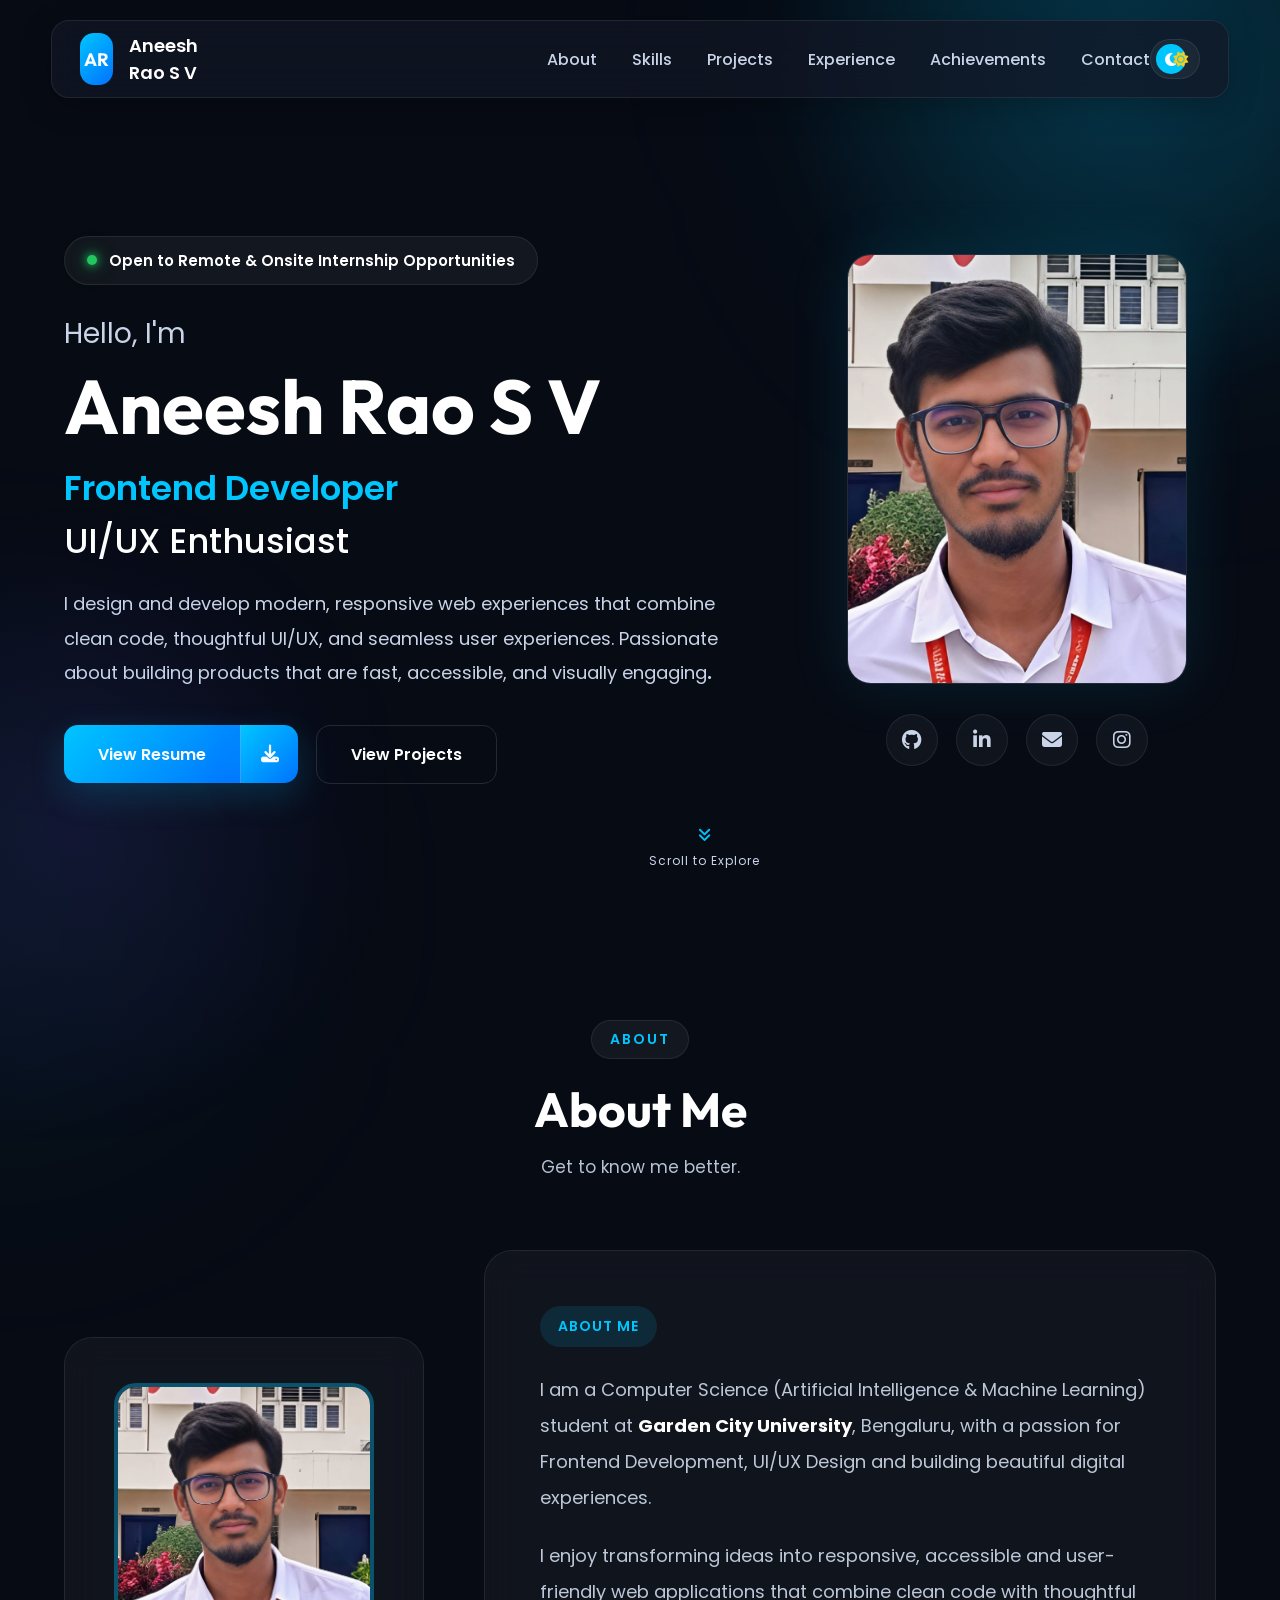
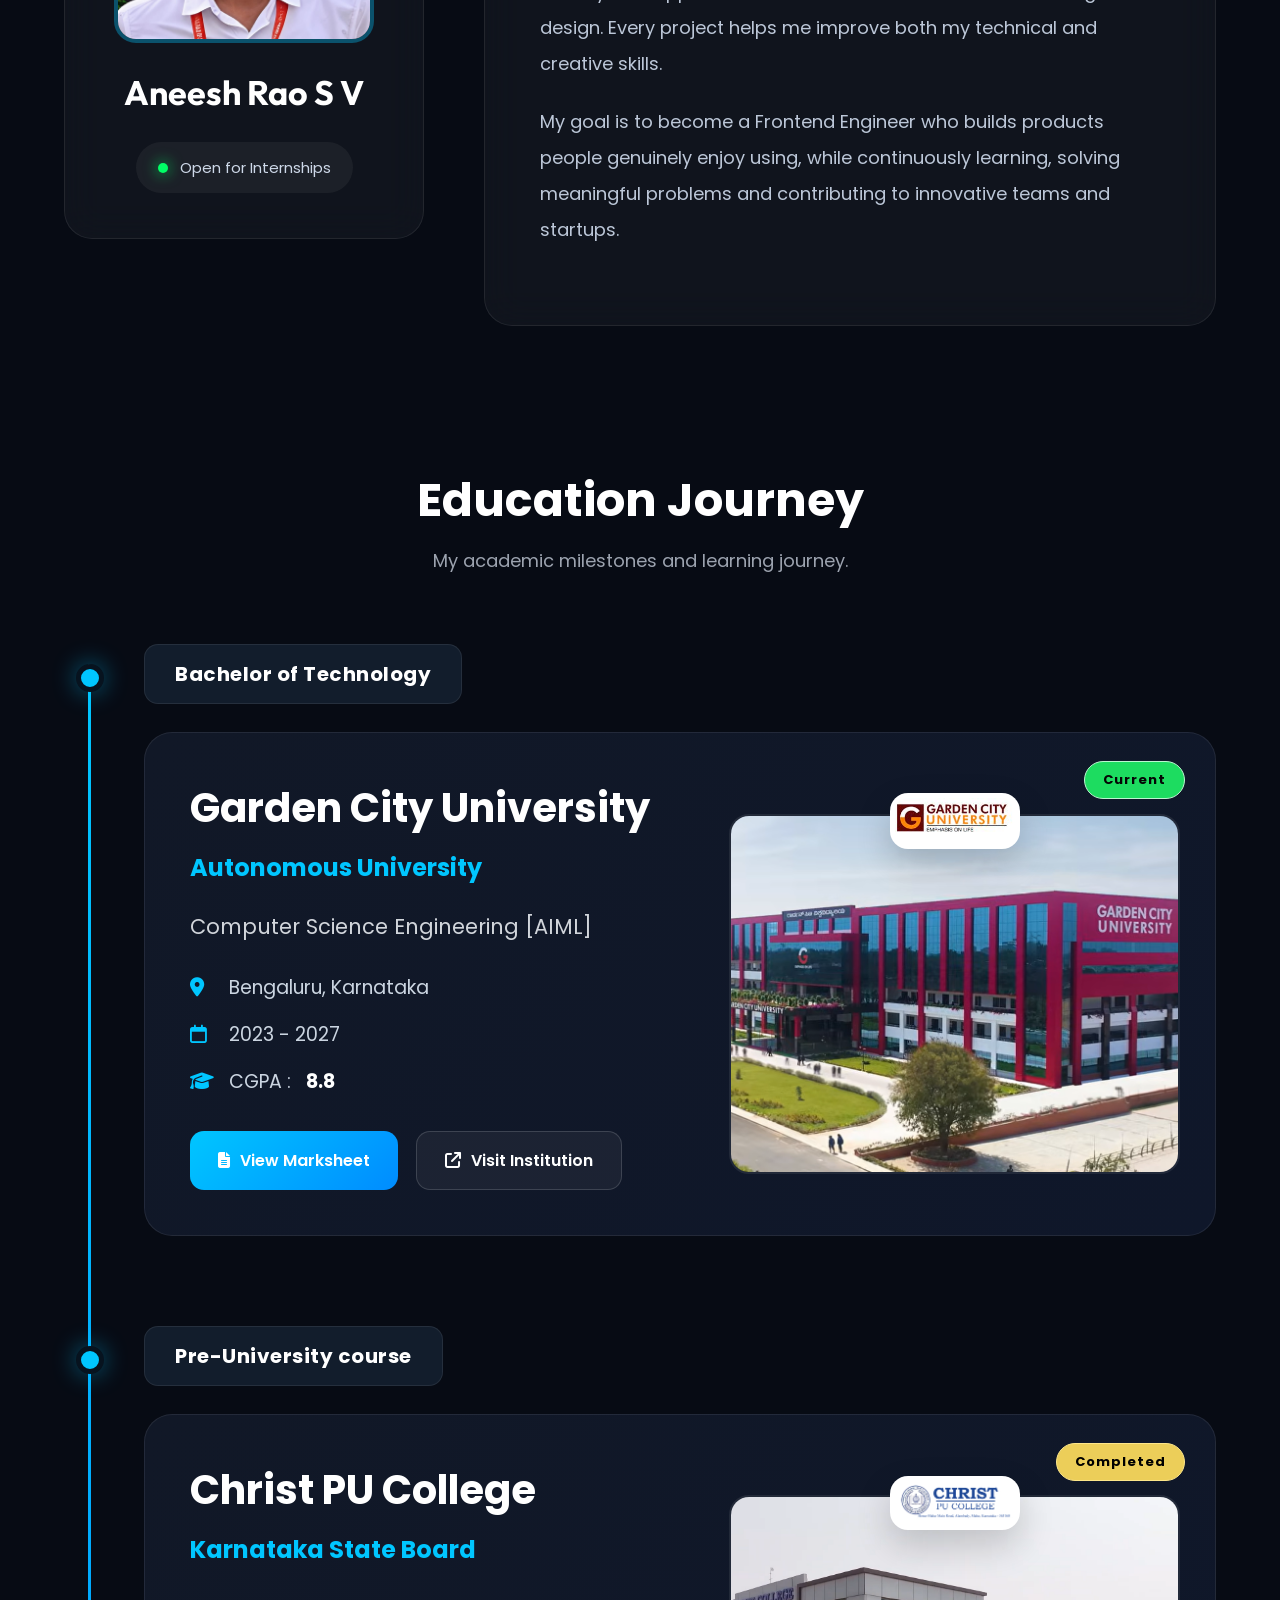
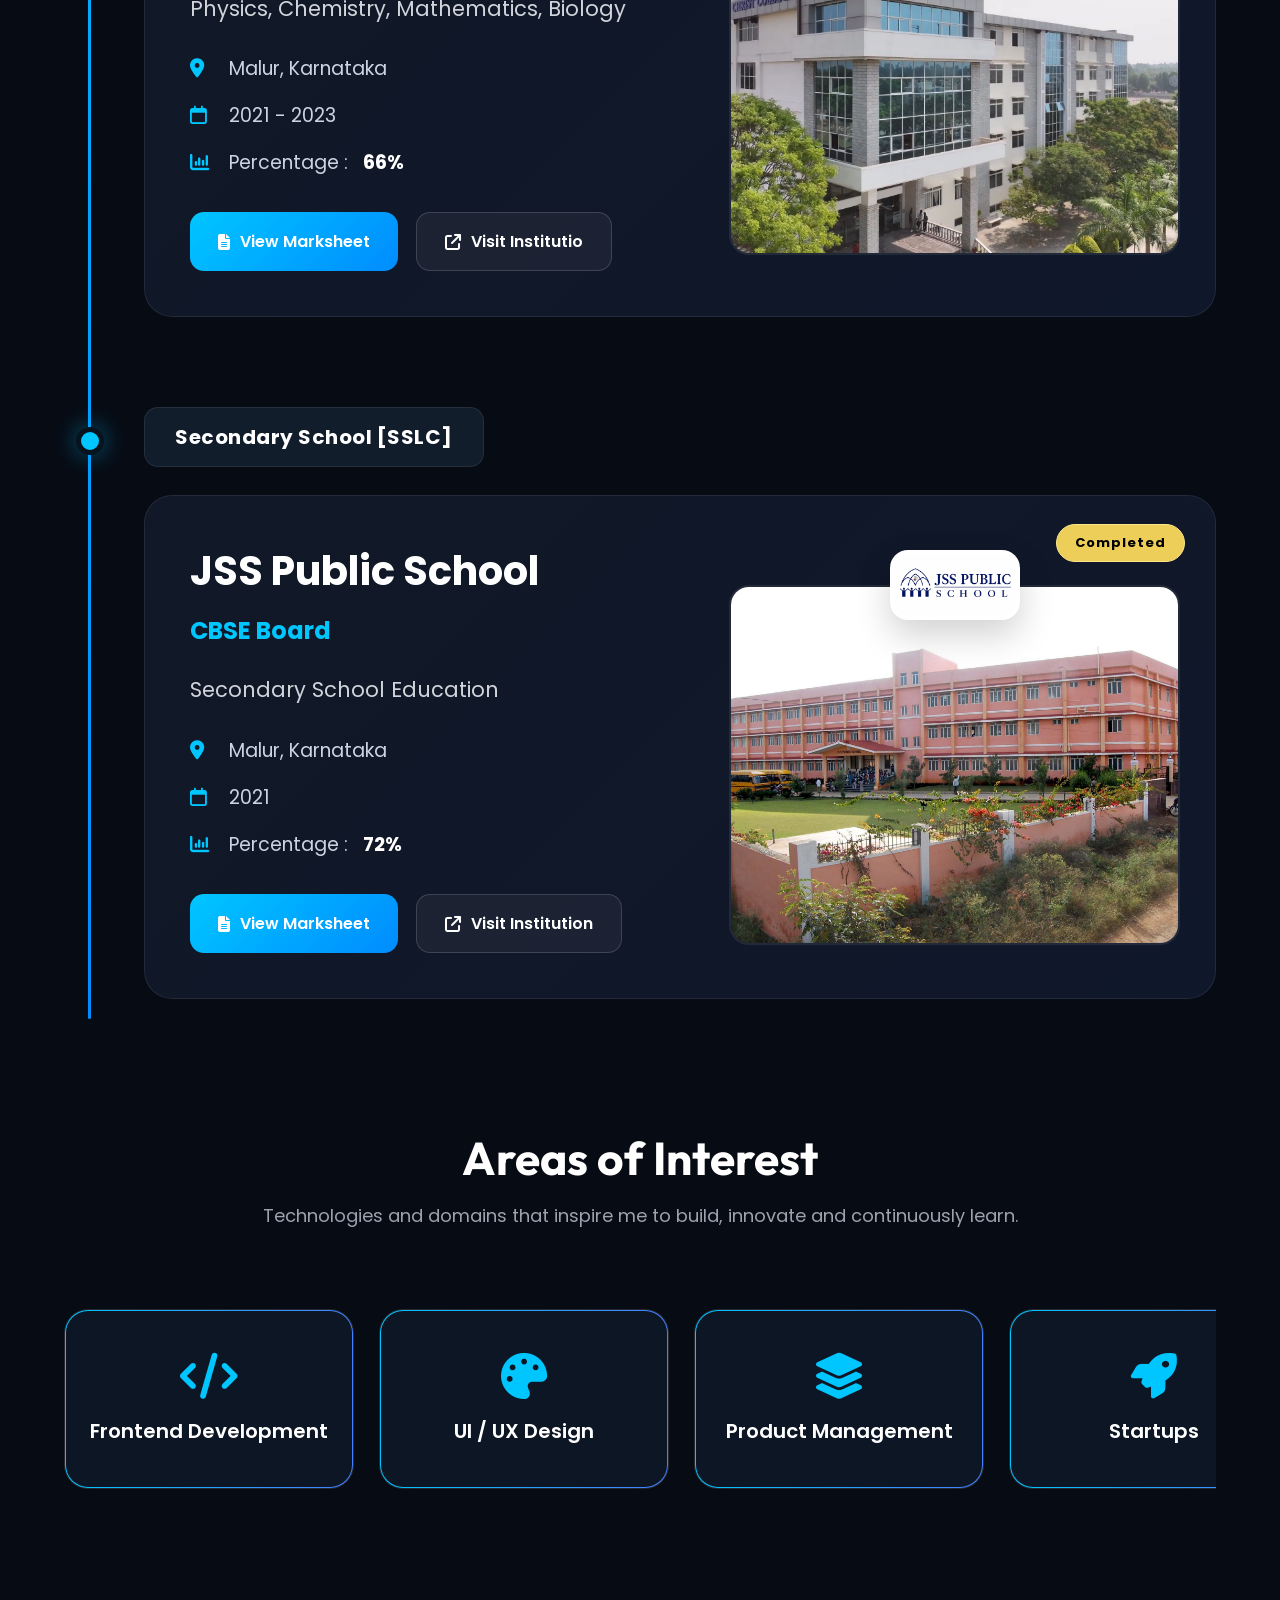
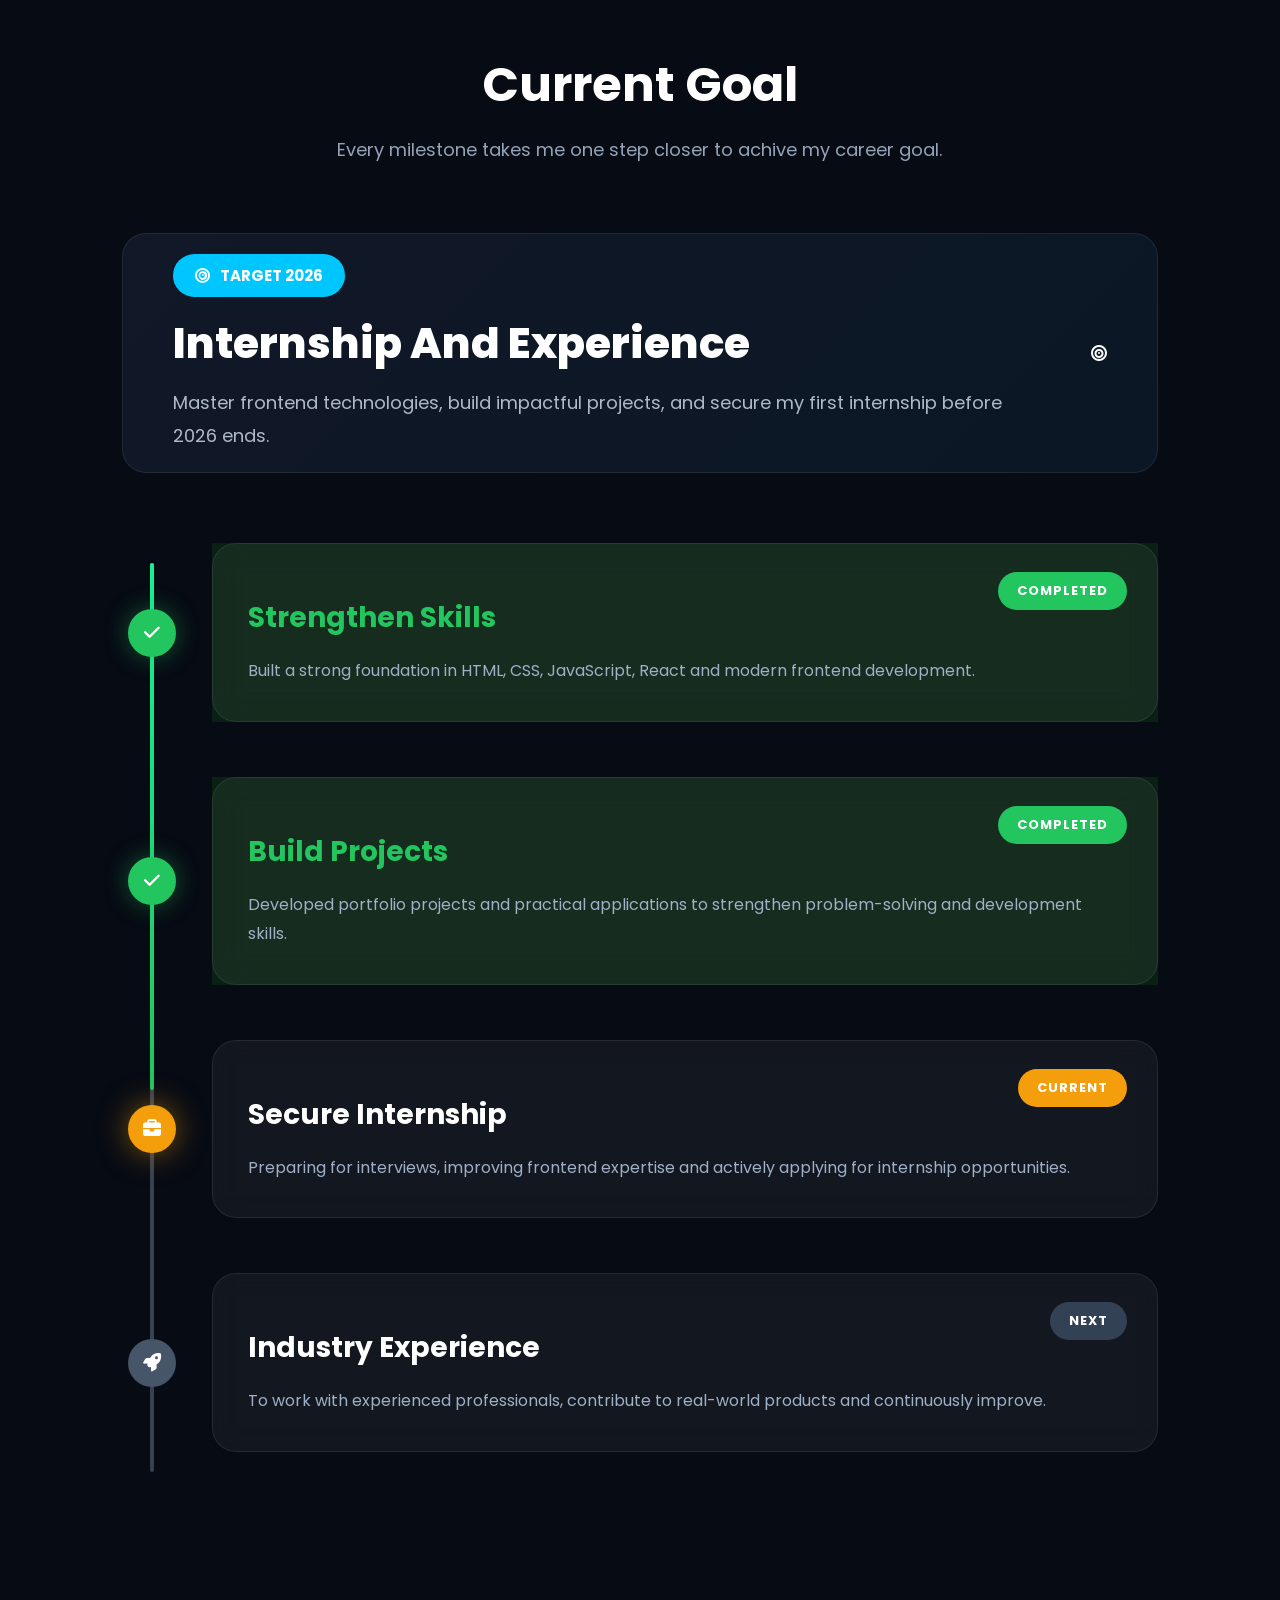
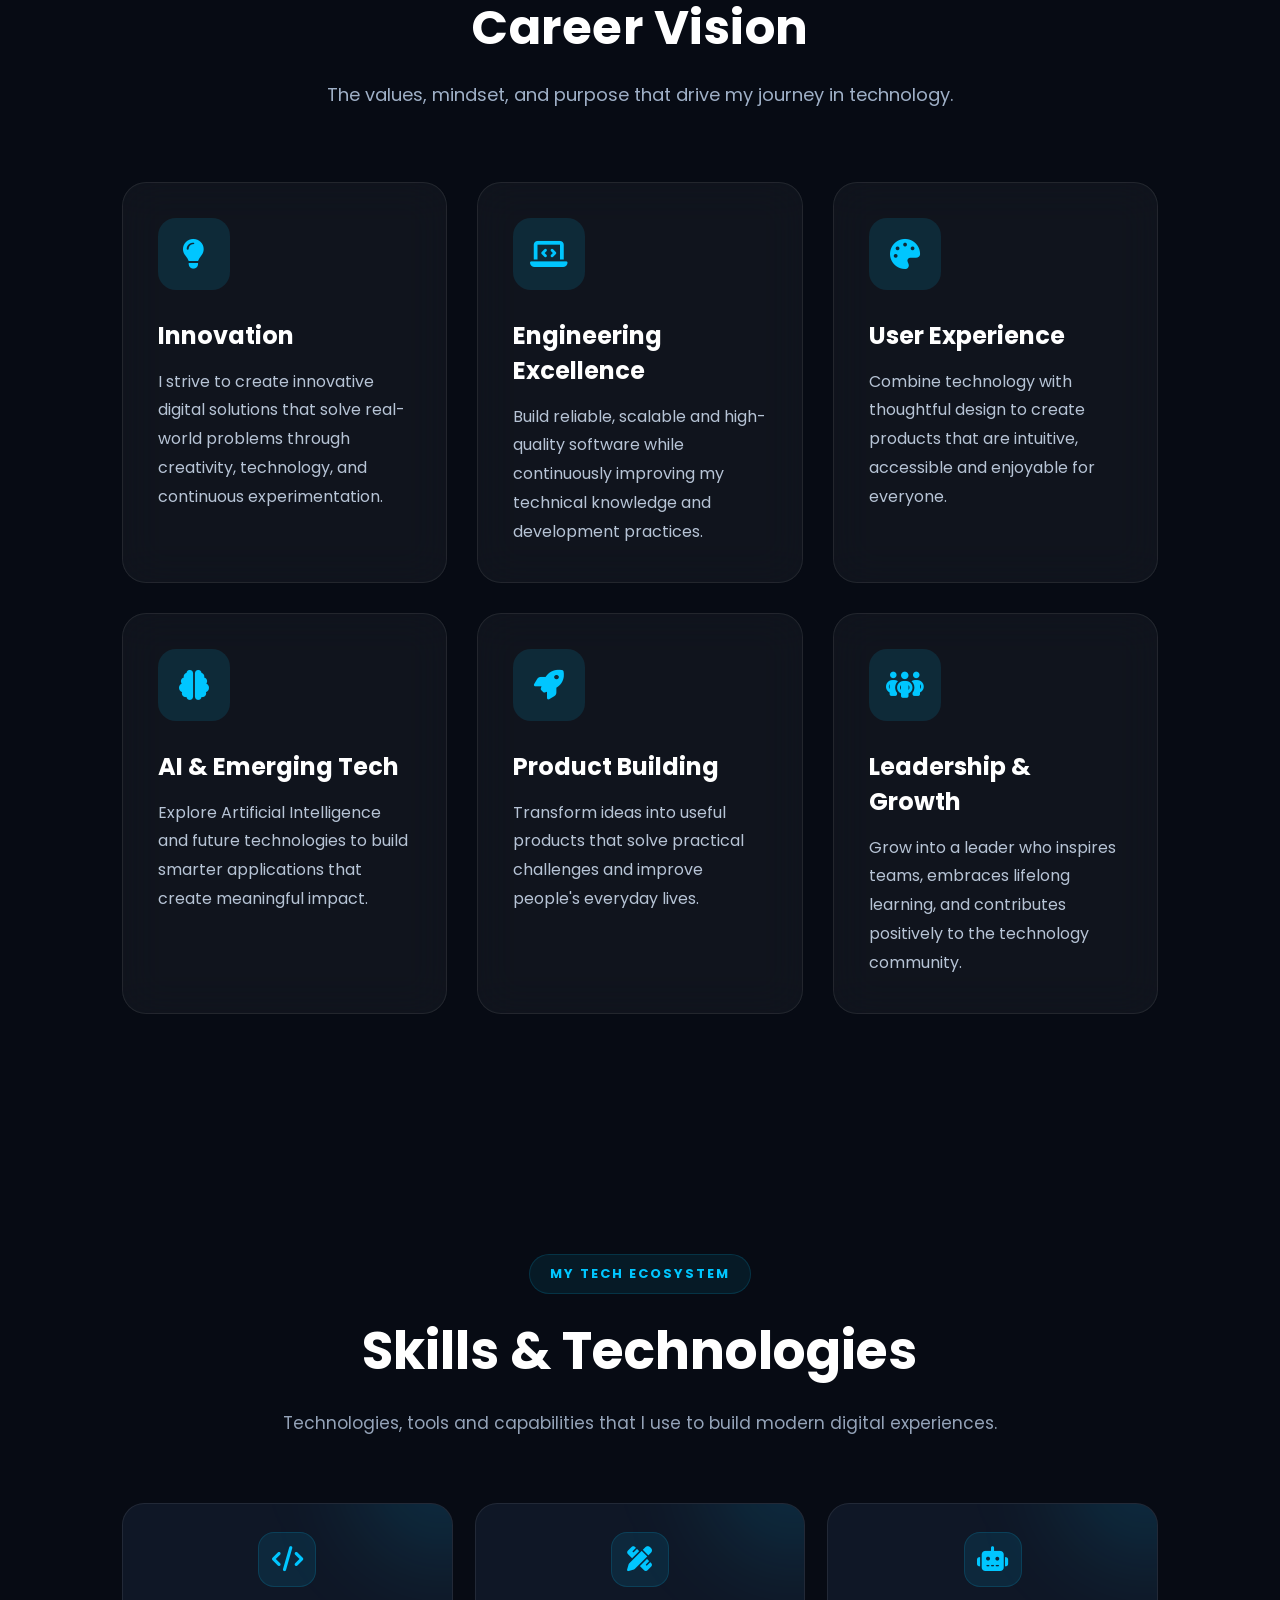
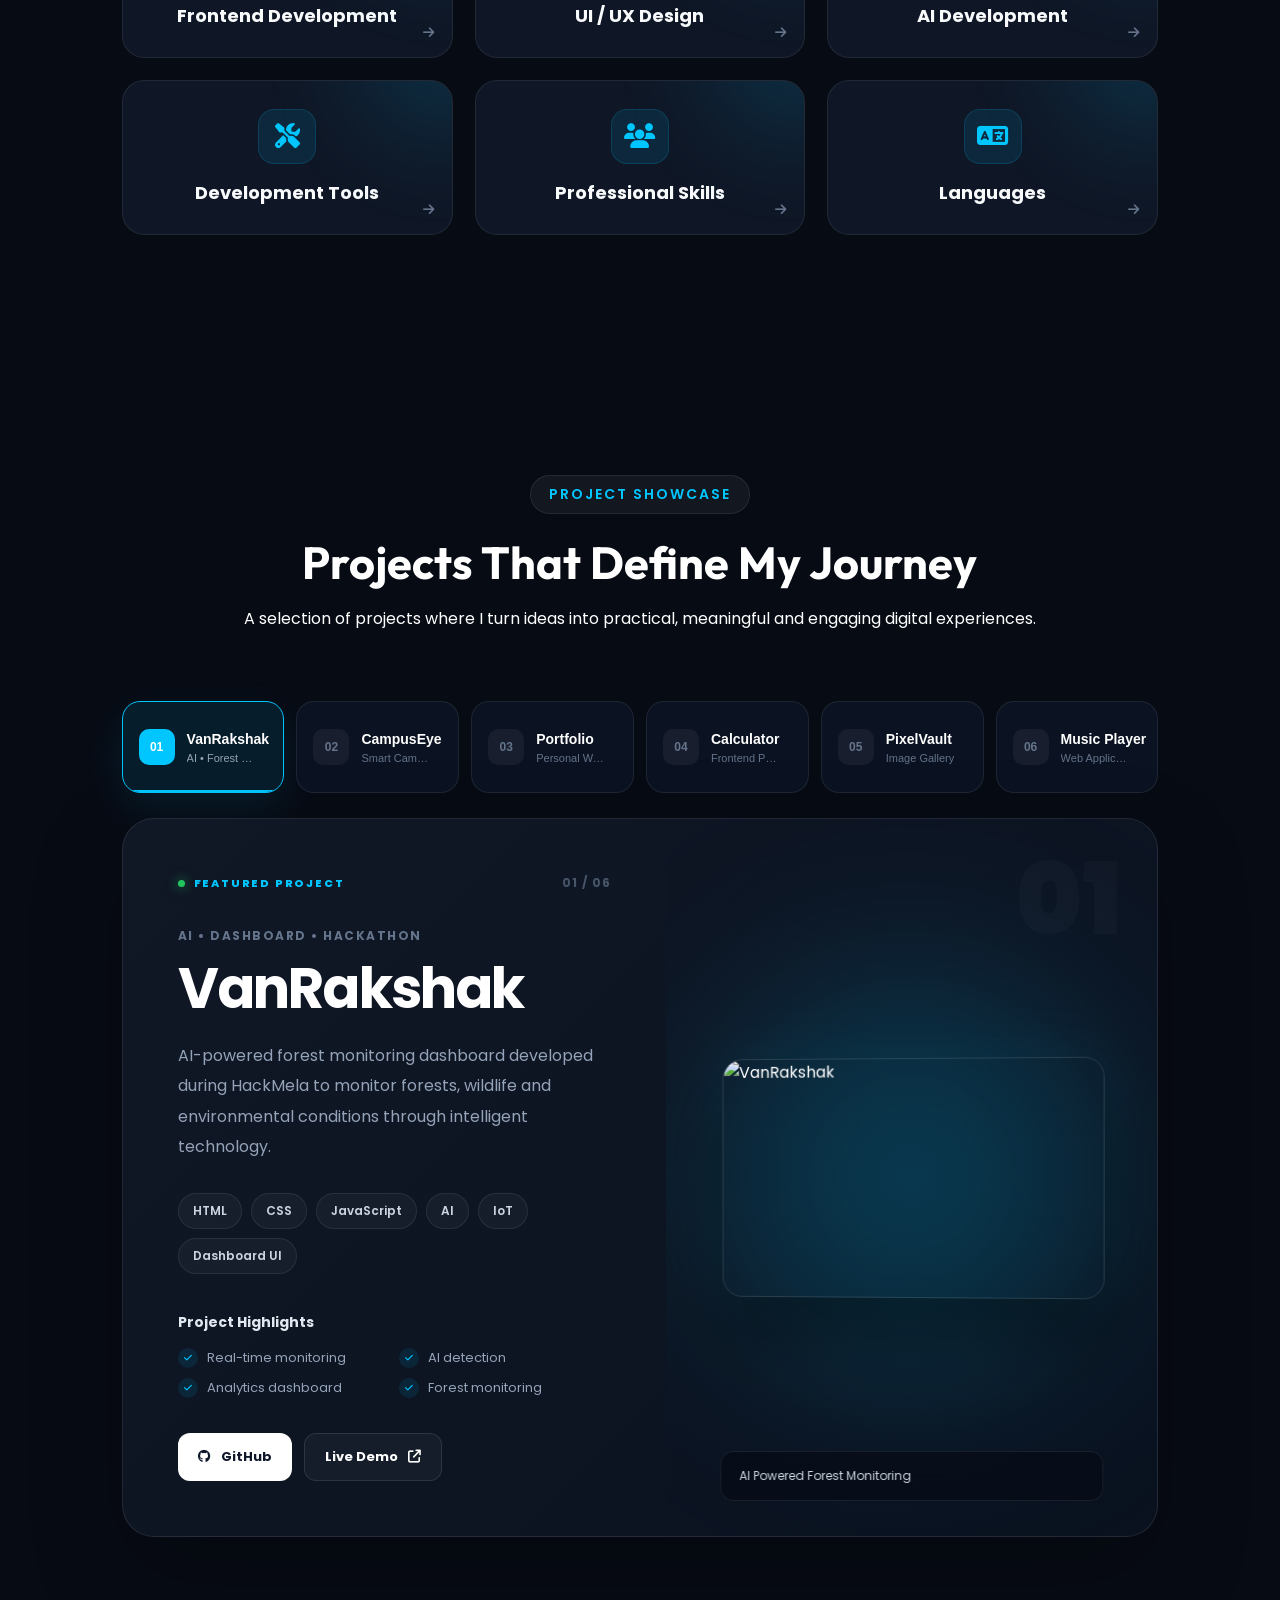
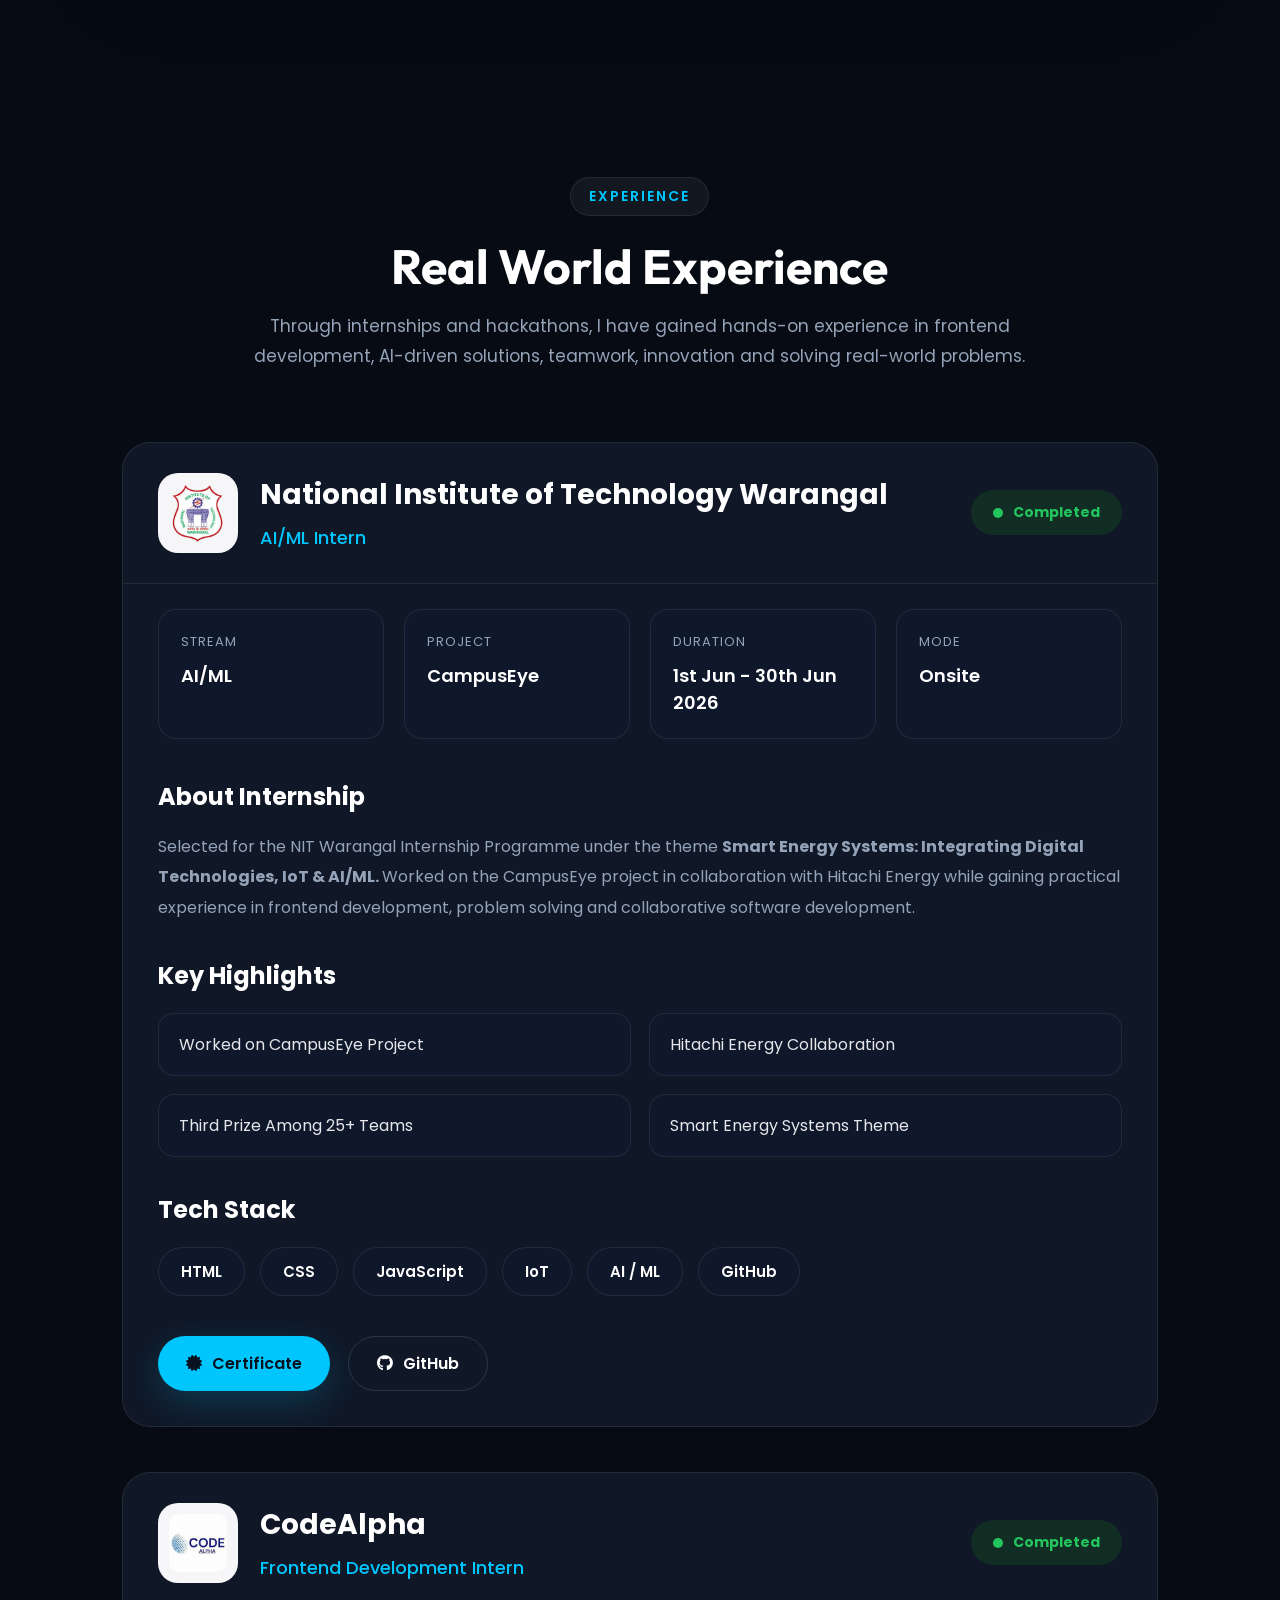
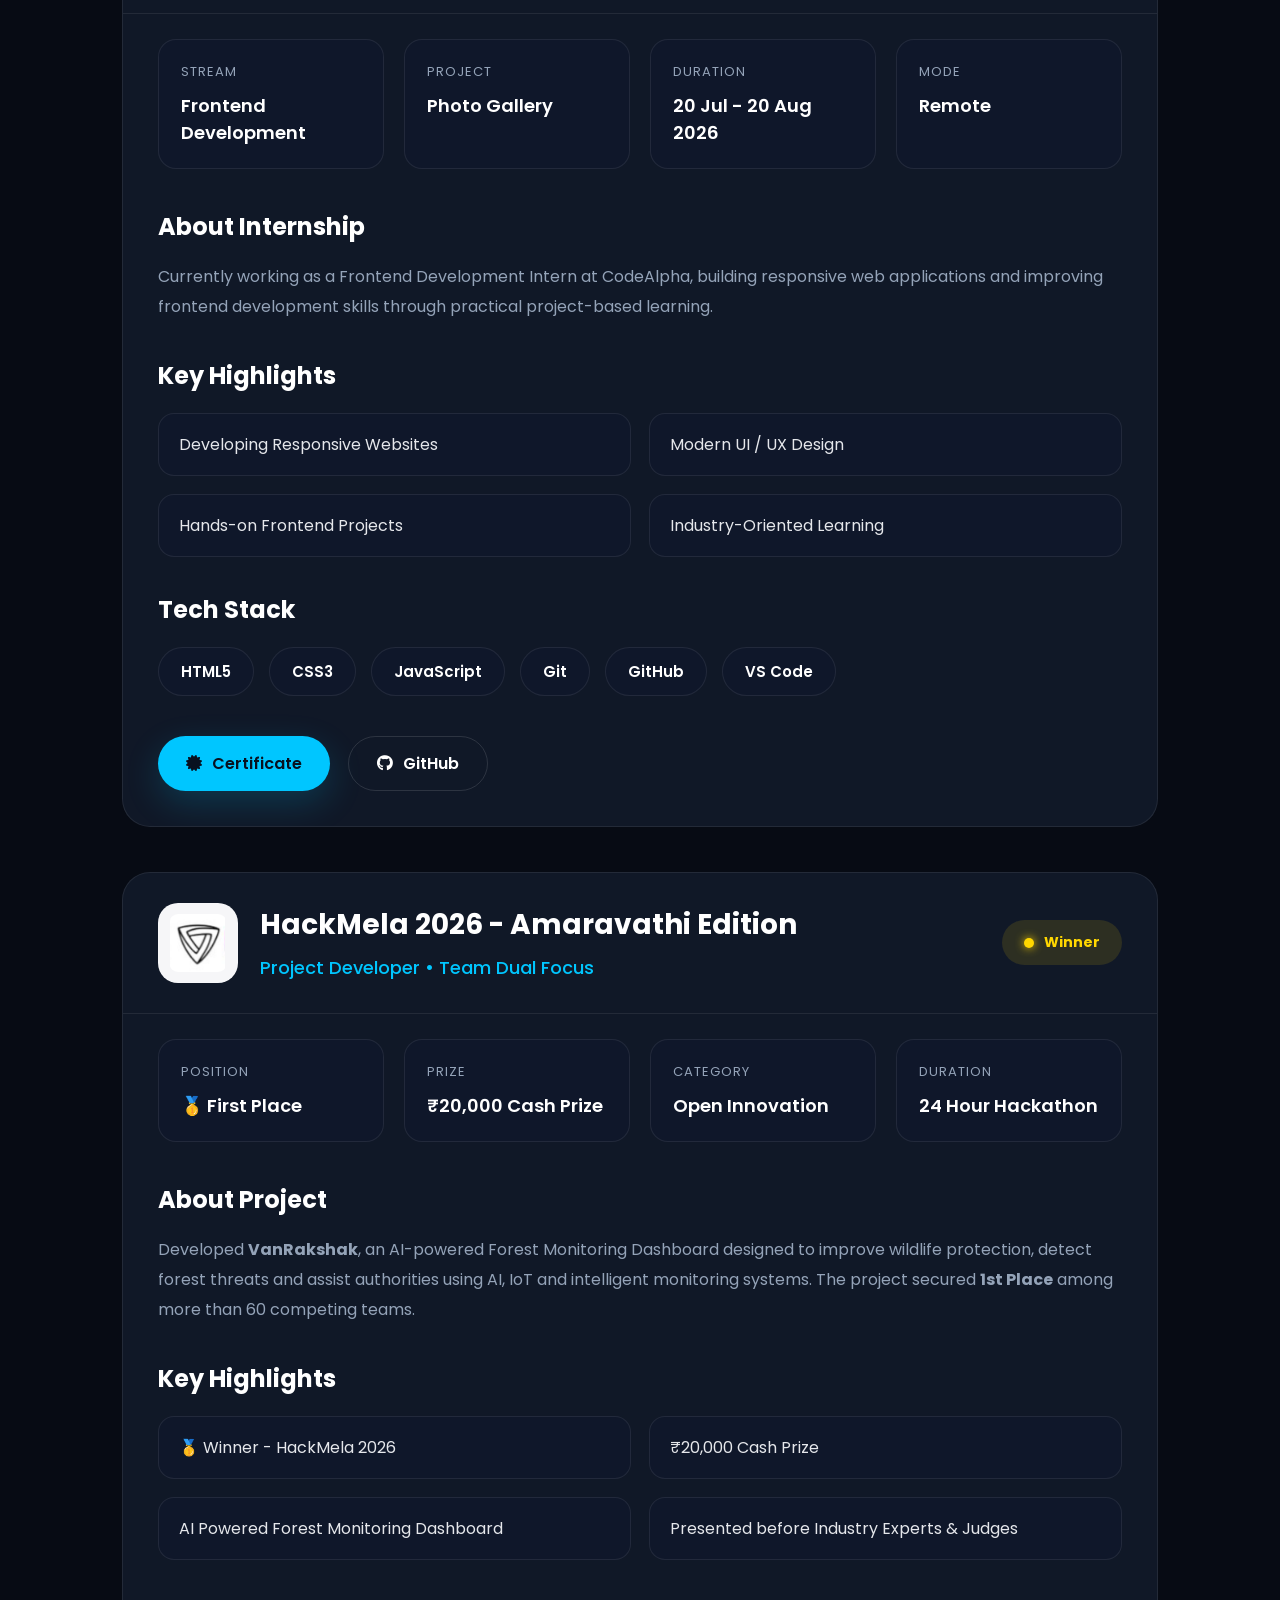
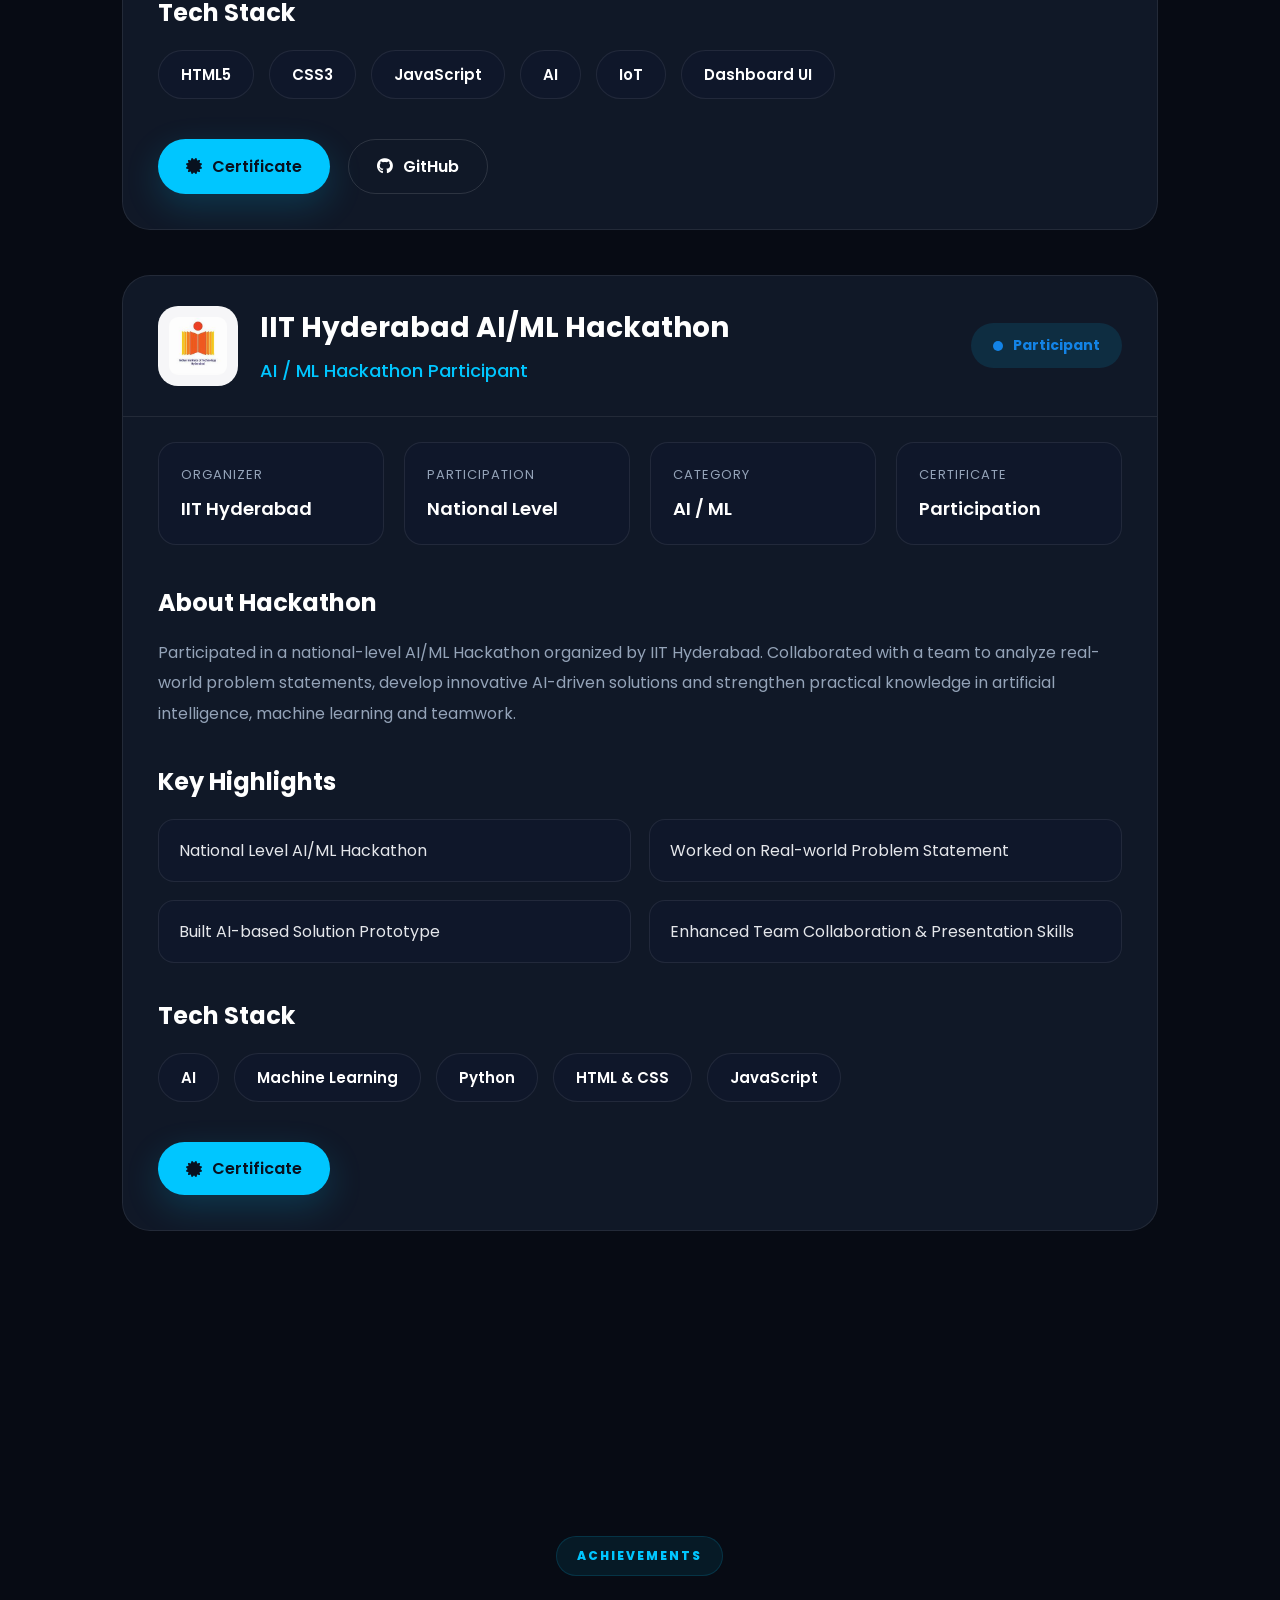
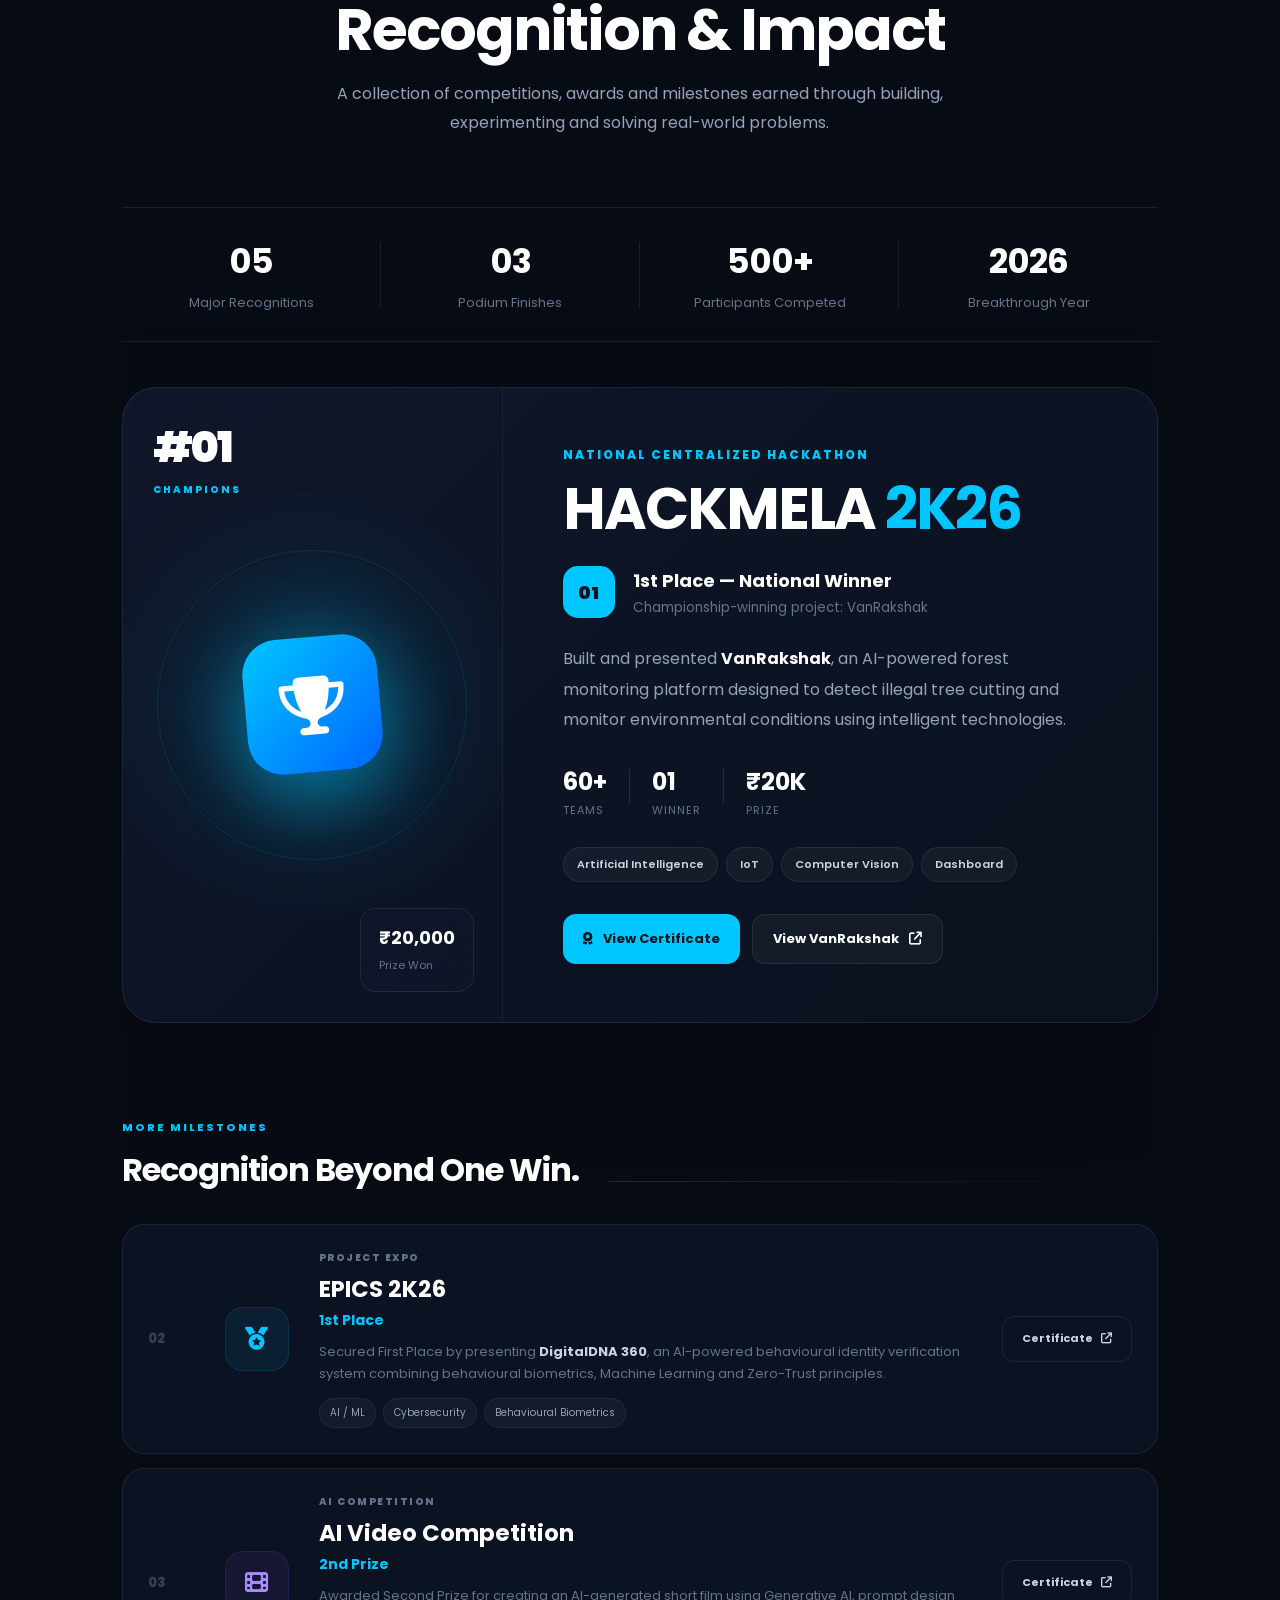
==== commit 6aaa45e9: "." ====
--- a/index.html
+++ b/index.html
@@ -111,7 +111,7 @@
                     <i class="fa-solid fa-envelope"></i>
                 </a>
                 <a href="#">
-                    <i class="fab fa-whatsapp"></i>
+                    <i class="fab fa-instagram"></i>
                 </a>
             </div>
         </div>
@@ -1490,6 +1490,7 @@
 <!-- ==============================================================================================
         ACHIEVEMENTS
 =================================================================================================== -->
+
 <section class="achievements-section" id="achievements">
 
     <div class="container">
@@ -1498,9 +1499,9 @@
 
         <div class="achievements-heading">
 
-            <span>RECOGNITION & IMPACT</span>
-
-            <h2>Proof of What I've Built.</h2>
+            <span>ACHIEVEMENTS</span>
+
+            <h2>Recognition & Impact</h2>
 
             <p>
                 A collection of competitions, awards and milestones
@@ -1922,59 +1923,65 @@
     </div>
 
 </section>
+
 <!-- =============================================================================================
                 CERTIFICATIONS
 ================================================================================================== -->
-<section class="certificates-section" id="certificates">
+
+<section class="certifications-section" id="certifications">
 
     <div class="container">
 
-        <!-- ================= HEADER ================= -->
-
-        <div class="certificates-heading">
-
-            <span>LEARNING & CREDENTIALS</span>
-
-            <h2>Certificates & Certifications</h2>
+        <!-- HEADER -->
+        <div class="certifications-header">
+
+            <span class="section-label">
+                CERTIFICATIONS & LEARNING
+            </span>
+
+            <h2>
+                Certifications
+            </h2>
 
             <p>
-                Certifications that represent my continuous learning,
-                technical growth and commitment to building real-world skills.
+                Certifications that represent the skills, technologies
+                and knowledge I have developed throughout my journey.
             </p>
 
         </div>
 
 
-        <!-- ================= CERTIFICATES ================= -->
-
-        <div class="certificates-grid">
+        <!-- =====================================================
+                        CERTIFICATION GRID
+        ===================================================== -->
+
+        <div class="certification-grid">
 
 
             <!-- =================================================
-                            CERTIFICATE 1
-            ================================================== -->
-
-            <div class="certificate-card">
-
-                <div class="certificate-logo">
+                            CERTIFICATE 01
+            ================================================= -->
+
+            <article class="certification-card featured-cert">
+
+                <div class="certification-logo">
 
                     <img
-                        src="images/meta-logo.png"
-                        alt="Meta"
-                    >
-
-                </div>
-
-
-                <div class="certificate-content">
-
-                    <div class="certificate-top">
-
-                        <span class="certificate-category">
+                        src="images/meta.png"
+                        alt="Meta">
+
+                </div>
+
+
+                <div class="certification-content">
+
+                    <div class="certification-top">
+
+                        <span class="certification-category">
                             FRONTEND DEVELOPMENT
                         </span>
 
-                        <span class="certificate-year">
+                        <span class="certification-year">
                             2026
                         </span>
 
@@ -1986,74 +1993,73 @@
                     </h3>
 
 
-                    <p class="certificate-issuer">
+                    <div class="certification-provider">
                         Meta
+                    </div>
+
+
+                    <p class="certification-description">
+                        A professional certification focused on building
+                        modern, responsive and user-friendly front-end
+                        web applications.
                     </p>
 
-                    <!-- NEW DESCRIPTION -->
-
-                    <p class="certificate-description">
-                        A professional certification focused on building modern
-                        and responsive front-end web applications.
-                    </p>
-
-
-                    <div class="certificate-skills">
-
-                        <span>HTML</span>
-
-                        <span>CSS</span>
-
-                        <span>JavaScript</span>
-
-                        <span>React</span>
-
-                    </div>
-
-                </div>
-
-
-                <a
-                    href="images/meta-certificate.jpg"
-                    target="_blank"
-                    class="certificate-view"
-                >
-
-                    View Certificate
-
-                    <i class="fa-solid fa-arrow-up-right-from-square"></i>
-
-                </a>
-
-            </div>
+
+                    <div class="certification-bottom">
+
+                        <div class="certification-skills">
+
+                            <span>HTML</span>
+                            <span>CSS</span>
+                            <span>JavaScript</span>
+                            <span>React</span>
+
+                        </div>
+
+
+                        <a
+                            href="images/meta-certificate.jpg"
+                            target="_blank"
+                            class="certificate-view-btn">
+
+                            View Certificate
+
+                            <i class="fa-solid fa-arrow-up-right-from-square"></i>
+
+                        </a>
+
+                    </div>
+
+                </div>
+
+            </article>
 
 
 
             <!-- =================================================
-                            CERTIFICATE 2
-            ================================================== -->
-
-            <div class="certificate-card">
-
-                <div class="certificate-logo">
+                            CERTIFICATE 02
+            ================================================= -->
+
+            <article class="certification-card">
+
+                <div class="certification-logo">
 
                     <img
-                        src="images/infosys-logo.png"
-                        alt="Infosys"
-                    >
-
-                </div>
-
-
-                <div class="certificate-content">
-
-                    <div class="certificate-top">
-
-                        <span class="certificate-category">
+                        src="images/infosys.png"
+                        alt="Infosys Springboard">
+
+                </div>
+
+
+                <div class="certification-content">
+
+                    <div class="certification-top">
+
+                        <span class="certification-category">
                             DEVELOPMENT
                         </span>
 
-                        <span class="certificate-year">
+                        <span class="certification-year">
                             2026
                         </span>
 
@@ -2065,72 +2071,71 @@
                     </h3>
 
 
-                    <p class="certificate-issuer">
+                    <div class="certification-provider">
                         Infosys Springboard
+                    </div>
+
+
+                    <p class="certification-description">
+                        Focused on JavaScript fundamentals and modern
+                        concepts used to create interactive web experiences.
                     </p>
 
-                    <!-- NEW DESCRIPTION -->
-
-                    <p class="certificate-description">
-                        Focused on JavaScript fundamentals and modern concepts
-                        used to create interactive and dynamic web experiences.
-                    </p>
-
-
-                    <div class="certificate-skills">
-
-                        <span>JavaScript</span>
-
-                        <span>ES6+</span>
-
-                        <span>Web Development</span>
-
-                    </div>
-
-                </div>
-
-
-                <a
-                    href="images/javascript-certificate.jpg"
-                    target="_blank"
-                    class="certificate-view"
-                >
-
-                    View Certificate
-
-                    <i class="fa-solid fa-arrow-up-right-from-square"></i>
-
-                </a>
-
-            </div>
+
+                    <div class="certification-bottom">
+
+                        <div class="certification-skills">
+
+                            <span>JavaScript</span>
+                            <span>ES6+</span>
+                            <span>Web Development</span>
+
+                        </div>
+
+
+                        <a
+                            href="images/javascript-certificate.jpg"
+                            target="_blank"
+                            class="certificate-view-btn">
+
+                            View Certificate
+
+                            <i class="fa-solid fa-arrow-up-right-from-square"></i>
+
+                        </a>
+
+                    </div>
+
+                </div>
+
+            </article>
 
 
 
             <!-- =================================================
-                            CERTIFICATE 3
-            ================================================== -->
-
-            <div class="certificate-card">
-
-                <div class="certificate-logo">
+                            CERTIFICATE 03
+            ================================================= -->
+
+            <article class="certification-card">
+
+                <div class="certification-logo">
 
                     <img
-                        src="images/coursera-logo.png"
-                        alt="Coursera"
-                    >
-
-                </div>
-
-
-                <div class="certificate-content">
-
-                    <div class="certificate-top">
-
-                        <span class="certificate-category">
+                        src="images/coursera.png"
+                        alt="Coursera">
+
+                </div>
+
+
+                <div class="certification-content">
+
+                    <div class="certification-top">
+
+                        <span class="certification-category">
                             WEB DEVELOPMENT
                         </span>
 
-                        <span class="certificate-year">
+                        <span class="certification-year">
                             2026
                         </span>
 
@@ -2142,72 +2147,71 @@
                     </h3>
 
 
-                    <p class="certificate-issuer">
+                    <div class="certification-provider">
                         Coursera
+                    </div>
+
+
+                    <p class="certification-description">
+                        Strengthened my understanding of web structure,
+                        styling and responsive layouts for modern interfaces.
                     </p>
 
-                    <!-- NEW DESCRIPTION -->
-
-                    <p class="certificate-description">
-                        Strengthened my understanding of web structure, styling
-                        and responsive layouts for modern digital interfaces.
-                    </p>
-
-
-                    <div class="certificate-skills">
-
-                        <span>HTML5</span>
-
-                        <span>CSS3</span>
-
-                        <span>Responsive Design</span>
-
-                    </div>
-
-                </div>
-
-
-                <a
-                    href="images/html-css-certificate.jpg"
-                    target="_blank"
-                    class="certificate-view"
-                >
-
-                    View Certificate
-
-                    <i class="fa-solid fa-arrow-up-right-from-square"></i>
-
-                </a>
-
-            </div>
+
+                    <div class="certification-bottom">
+
+                        <div class="certification-skills">
+
+                            <span>HTML5</span>
+                            <span>CSS3</span>
+                            <span>Responsive Design</span>
+
+                        </div>
+
+
+                        <a
+                            href="images/html-css-certificate.jpg"
+                            target="_blank"
+                            class="certificate-view-btn">
+
+                            View Certificate
+
+                            <i class="fa-solid fa-arrow-up-right-from-square"></i>
+
+                        </a>
+
+                    </div>
+
+                </div>
+
+            </article>
 
 
 
             <!-- =================================================
-                            CERTIFICATE 4
-            ================================================== -->
-
-            <div class="certificate-card">
-
-                <div class="certificate-logo">
+                            CERTIFICATE 04
+            ================================================= -->
+
+            <article class="certification-card">
+
+                <div class="certification-logo">
 
                     <img
-                        src="images/ai-logo.png"
-                        alt="Artificial Intelligence"
-                    >
-
-                </div>
-
-
-                <div class="certificate-content">
-
-                    <div class="certificate-top">
-
-                        <span class="certificate-category">
+                        src="images/ai.png"
+                        alt="Artificial Intelligence">
+
+                </div>
+
+
+                <div class="certification-content">
+
+                    <div class="certification-top">
+
+                        <span class="certification-category">
                             ARTIFICIAL INTELLIGENCE
                         </span>
 
-                        <span class="certificate-year">
+                        <span class="certification-year">
                             2026
                         </span>
 
@@ -2219,360 +2223,383 @@
                     </h3>
 
 
-                    <p class="certificate-issuer">
+                    <div class="certification-provider">
                         Certification Provider
+                    </div>
+
+
+                    <p class="certification-description">
+                        Built foundational knowledge of artificial
+                        intelligence, machine learning and practical AI applications.
                     </p>
 
-                    <!-- NEW DESCRIPTION -->
-
-                    <p class="certificate-description">
-                        Built foundational knowledge of artificial intelligence,
-                        machine learning concepts and practical AI applications.
-                    </p>
-
-
-                    <div class="certificate-skills">
-
-                        <span>Artificial Intelligence</span>
-
-                        <span>Machine Learning</span>
-
-                        <span>AI Tools</span>
-
-                    </div>
-
-                </div>
-
-
-                <a
-                    href="images/ai-certificate.jpg"
-                    target="_blank"
-                    class="certificate-view"
-                >
-
-                    View Certificate
-
-                    <i class="fa-solid fa-arrow-up-right-from-square"></i>
-
-                </a>
-
-            </div>
-
-
-
-            <!-- =================================================
-                            CERTIFICATE 5
-            ================================================== -->
-
-            <div class="certificate-card">
-
-                <div class="certificate-logo">
-
-                    <img
-                        src="images/figma-logo.png"
-                        alt="Figma"
-                    >
-
-                </div>
-
-
-                <div class="certificate-content">
-
-                    <div class="certificate-top">
-
-                        <span class="certificate-category">
-                            UI / UX DESIGN
-                        </span>
-
-                        <span class="certificate-year">
-                            2026
-                        </span>
-
-                    </div>
-
-
-                    <h3>
-                        UI / UX Design Fundamentals
-                    </h3>
-
-
-                    <p class="certificate-issuer">
-                        Figma / Online Certification
-                    </p>
-
-                    <!-- NEW DESCRIPTION -->
-
-                    <p class="certificate-description">
-                        Developed practical understanding of interface design,
-                        prototyping and creating user-focused digital experiences.
-                    </p>
-
-
-                    <div class="certificate-skills">
-
-                        <span>Figma</span>
-
-                        <span>UI Design</span>
-
-                        <span>UX</span>
-
-                        <span>Prototyping</span>
-
-                    </div>
-
-                </div>
-
-
-                <a
-                    href="images/uiux-certificate.jpg"
-                    target="_blank"
-                    class="certificate-view"
-                >
-
-                    View Certificate
-
-                    <i class="fa-solid fa-arrow-up-right-from-square"></i>
-
-                </a>
-
-            </div>
-
-
-
-            <!-- =================================================
-                            CERTIFICATE 6
-            ================================================== -->
-
-            <div class="certificate-card">
-
-                <div class="certificate-logo">
-
-                    <img
-                        src="images/github-logo.png"
-                        alt="GitHub"
-                    >
-
-                </div>
-
-
-                <div class="certificate-content">
-
-                    <div class="certificate-top">
-
-                        <span class="certificate-category">
-                            DEVELOPMENT TOOLS
-                        </span>
-
-                        <span class="certificate-year">
-                            2026
-                        </span>
-
-                    </div>
-
-
-                    <h3>
-                        Git & GitHub
-                    </h3>
-
-
-                    <p class="certificate-issuer">
-                        GitHub / Online Certification
-                    </p>
-
-                    <!-- NEW DESCRIPTION -->
-
-                    <p class="certificate-description">
-                        Learned essential version-control practices for managing
-                        code, collaborating and maintaining development workflows.
-                    </p>
-
-
-                    <div class="certificate-skills">
-
-                        <span>Git</span>
-
-                        <span>GitHub</span>
-
-                        <span>Version Control</span>
-
-                    </div>
-
-                </div>
-
-
-                <a
-                    href="images/git-certificate.jpg"
-                    target="_blank"
-                    class="certificate-view"
-                >
-
-                    View Certificate
-
-                    <i class="fa-solid fa-arrow-up-right-from-square"></i>
-
-                </a>
-
-            </div>
-
+
+                    <div class="certification-bottom">
+
+                        <div class="certification-skills">
+
+                            <span>AI</span>
+                            <span>Machine Learning</span>
+                            <span>AI Tools</span>
+
+                        </div>
+
+
+                        <a
+                            href="images/ai-certificate.jpg"
+                            target="_blank"
+                            class="certificate-view-btn">
+
+                            View Certificate
+
+                            <i class="fa-solid fa-arrow-up-right-from-square"></i>
+
+                        </a>
+
+                    </div>
+
+                </div>
+
+            </article>
+
+
+        </div>
+
+
+        <!-- =====================================================
+                        CERTIFICATION FOOTER
+        ===================================================== -->
+
+        <div class="certification-footer">
+
+            <div class="certification-count">
+
+                <strong>04</strong>
+
+                <span>
+                    Certifications & Counting
+                </span>
+
+            </div>
+
+
+            <div class="certification-line"></div>
+
+
+            <span class="learning-status">
+
+                <i class="fa-solid fa-circle"></i>
+
+                Always Learning
+
+            </span>
 
         </div>
 
     </div>
 
 </section>
-
 
 <!-- ============================================================================================
         LEADERSHIP & EXTRACURRICULAR
 ================================================================================================= -->
 
-<section class="leadership section" id="leadership">
-
-    <div class="container">
-
-        <div class="section-heading">
-
-            <span>Beyond Technology</span>
-
-            <h2>Leadership & Extracurricular</h2>
+<section class="beyond-section" id="leadership">
+
+    <div class="beyond-container">
+
+        <!-- HEADER -->
+
+        <div class="beyond-heading">
+
+            <span class="beyond-eyebrow">
+                BEYOND TECH
+            </span>
+
+            <h2>
+                Experiences That Shaped Me
+            </h2>
 
             <p>
-                Building leadership, discipline and teamwork through
-                national service, technical communities and collaborative
-                project experiences.
+                The experiences beyond technology that taught me
+                discipline, leadership, teamwork and responsibility.
             </p>
 
         </div>
 
-        <!-- ===== PANEL 1 ===== -->
-
-        <div class="leadership-panel">
-
-            <div class="leadership-left">
-
-                <span class="panel-tag">NCC</span>
-
-                <h3>National Cadet Corps</h3>
-
-                <h4>Leadership • Discipline • Teamwork</h4>
-
-            </div>
-
-            <div class="leadership-right">
-
-                <p>
-
-                    Successfully participated in National Cadet Corps
-                    activities that strengthened discipline, leadership,
-                    teamwork and decision-making skills through structured
-                    training programmes, camps and collaborative exercises.
-
-                </p>
-
-                <a href="images/ncc.jpg"
-                   target="_blank"
-                   class="leadership-btn">
-
-                    View Certificate
-
-                </a>
-
-            </div>
-
-        </div>
-
-        <!-- ===== PANEL 2 ===== -->
-
-        <div class="leadership-panel">
-
-            <div class="leadership-left">
-
-                <span class="panel-tag">NSS</span>
-
-                <h3>National Service Scheme</h3>
-
-                <h4>Community Service • Social Impact</h4>
-
-            </div>
-
-            <div class="leadership-right">
-
-                <p>
-
-                    Contributed to community welfare programmes,
-                    environmental awareness campaigns and volunteer
-                    initiatives while developing communication,
-                    coordination and leadership abilities.
-
-                </p>
-
-                <a href="images/nss.jpg"
-                   target="_blank"
-                   class="leadership-btn">
-
-                    View Certificate
-
-                </a>
-
-            </div>
-
-        </div>
-
-        <!-- ===== PANEL 3 ===== -->
-
-        <div class="leadership-panel">
-
-            <div class="leadership-left">
-
-                <span class="panel-tag">TEAM LEAD</span>
-
-                <h3>Hackathon Team Leadership</h3>
-
-                <h4>Innovation • Project Management</h4>
-
-            </div>
-
-            <div class="leadership-right">
-
-                <p>
-
-                    Led multidisciplinary teams during hackathons by
-                    planning project execution, coordinating tasks,
-                    managing timelines and guiding technical
-                    implementation from idea to final presentation.
-
-                </p>
-
-            </div>
-
-        </div>
-
-        <!-- ===== PANEL 4 ===== -->
-
-        <div class="leadership-panel">
-
-            <div class="leadership-left">
-
-                <span class="panel-tag">LEARNING</span>
-
-                <h3>Technical Events & Workshops</h3>
-
-                <h4>Continuous Learning • Networking</h4>
-
-            </div>
-
-            <div class="leadership-right">
-
-                <p>
-
-                    Regularly participated in technical workshops,
-                    seminars and innovation events to stay updated
-                    with Artificial Intelligence, Full Stack Development,
-                    UI/UX and emerging technologies.
-
-                </p>
-
-            </div>
+
+        <!-- =================================================
+             EXPERIENCE SHOWCASE
+        ================================================== -->
+
+        <div class="experience-showcase">
+
+
+            <!-- LEFT PREVIEW -->
+
+            <button
+                class="experience-preview experience-preview-left"
+                id="prevExperience"
+                aria-label="Previous experience">
+
+                <div class="preview-image">
+
+                    <img
+                        id="prevImage"
+                        src="images/ncc.jpg"
+                        alt="Previous experience">
+
+                </div>
+
+                <div class="preview-content">
+
+                    <span>PREVIOUS</span>
+
+                    <h3 id="prevTitle">
+                        NCC
+                    </h3>
+
+                </div>
+
+                <div class="preview-arrow">
+                    ←
+                </div>
+
+            </button>
+
+
+
+            <!-- =================================================
+                 CENTER EXPERIENCE
+            ================================================== -->
+
+            <div class="experience-center">
+
+
+                <!-- IMAGE COLLAGE -->
+
+                <div
+                    class="experience-visual"
+                    id="experienceVisual">
+
+
+                    <!-- SHADOW IMAGE 1 -->
+
+                    <div class="visual-shadow shadow-one">
+
+                        <img
+                            id="shadowImageOne"
+                            src="images/nss.jpg"
+                            alt="">
+
+                    </div>
+
+
+                    <!-- SHADOW IMAGE 2 -->
+
+                    <div class="visual-shadow shadow-two">
+
+                        <img
+                            id="shadowImageTwo"
+                            src="images/volunteering.jpg"
+                            alt="">
+
+                    </div>
+
+
+                    <!-- SHADOW IMAGE 3 -->
+
+                    <div class="visual-shadow shadow-three">
+
+                        <img
+                            id="shadowImageThree"
+                            src="images/leadership.jpg"
+                            alt="">
+
+                    </div>
+
+
+                    <!-- MAIN IMAGE -->
+
+                    <div class="main-experience-image">
+
+                        <img
+                            id="mainExperienceImage"
+                            src="images/ncc.jpg"
+                            alt="NCC">
+
+                        <div class="image-overlay"></div>
+
+
+                        <div class="image-number">
+
+                            <span id="currentNumber">
+                                01
+                            </span>
+
+                            /
+                            <span id="totalNumber">
+                                06
+                            </span>
+
+                        </div>
+
+
+                        <div class="image-label">
+
+                            <span id="imageLabel">
+                                NCC
+                            </span>
+
+                        </div>
+
+                    </div>
+
+                </div>
+
+
+
+                <!-- EXPERIENCE INFORMATION -->
+
+                <div class="experience-information">
+
+
+                    <div class="experience-category">
+
+                        <span id="experienceCategory">
+                            DISCIPLINE • CAMPS • TEAMWORK
+                        </span>
+
+                    </div>
+
+
+                    <h2 id="experienceTitle">
+                        National Cadet Corps
+                    </h2>
+
+
+                    <p id="experienceDescription">
+
+                        Completed NCC training and participated
+                        in camps that strengthened discipline,
+                        teamwork, responsibility and leadership.
+
+                    </p>
+
+
+                    <!-- TAGS -->
+
+                    <div
+                        class="experience-tags"
+                        id="experienceTags">
+
+                        <span>
+                            Discipline
+                        </span>
+
+                        <span>
+                            NCC Camps
+                        </span>
+
+                        <span>
+                            Teamwork
+                        </span>
+
+                    </div>
+
+
+                </div>
+
+            </div>
+
+
+
+            <!-- RIGHT PREVIEW -->
+
+            <button
+                class="experience-preview experience-preview-right"
+                id="nextExperience"
+                aria-label="Next experience">
+
+                <div class="preview-image">
+
+                    <img
+                        id="nextImage"
+                        src="images/nss.jpg"
+                        alt="Next experience">
+
+                </div>
+
+                <div class="preview-content">
+
+                    <span>NEXT</span>
+
+                    <h3 id="nextTitle">
+                        NSS
+                    </h3>
+
+                </div>
+
+                <div class="preview-arrow">
+                    →
+                </div>
+
+            </button>
+
+        </div>
+
+
+
+        <!-- =================================================
+             NAVIGATION
+        ================================================== -->
+
+        <div class="experience-navigation">
+
+
+            <button
+                class="nav-circle"
+                id="experiencePrev"
+                aria-label="Previous">
+
+                <i class="fa-solid fa-arrow-left"></i>
+
+            </button>
+
+
+            <div
+                class="experience-dots"
+                id="experienceDots">
+            </div>
+
+
+            <button
+                class="nav-circle"
+                id="experienceNext"
+                aria-label="Next">
+
+                <i class="fa-solid fa-arrow-right"></i>
+
+            </button>
+
+
+        </div>
+
+
+
+        <!-- =================================================
+             BOTTOM STATEMENT
+        ================================================== -->
+
+        <div class="beyond-footer">
+
+            <span>
+                MORE THAN CODE
+            </span>
+
+            <p>
+                Discipline. Leadership. Service. Initiative.
+            </p>
 
         </div>
 
@@ -2584,167 +2611,434 @@
                 CONTACT
 ================================================================================================-->
 
-<section class="contact section" id="contact">
+<!-- =========================================================
+                    CONTACT SECTION
+========================================================= -->
+
+<section class="contact-section" id="contact">
 
     <div class="container">
 
-        <div class="section-heading">
-
-            <span>Get In Touch</span>
-
-            <h2>Let's Build Something Amazing Together</h2>
+        <!-- HEADER -->
+        <div class="contact-header">
+
+            <span class="contact-label">
+                LET'S CONNECT
+            </span>
+
+            <h2>
+                Let's Build Something
+                <span>Meaningful.</span>
+            </h2>
 
             <p>
-                I'm always open to discussing internships, freelance work,
-                exciting projects or simply connecting with like-minded people.
+                Have an opportunity, project idea, or something
+                interesting to build? Let's talk.
             </p>
 
         </div>
 
-        <div class="contact-container">
-
-            <!--================ LEFT =================-->
-
-            <div class="contact-info">
-
-                <h3>Let's Connect 👋</h3>
-
-                <p>
-
-                    I'm currently looking for Frontend Development,
-                    UI/UX, AI and Full Stack opportunities.
-                    If you have an opportunity, project or just
-                    want to connect, feel free to reach out.
+
+        <!-- MAIN CONTACT AREA -->
+        <div class="contact-wrapper">
+
+
+            <!-- =================================================
+                            LEFT SIDE
+            ================================================= -->
+
+            <div class="contact-intro">
+
+                <div class="availability">
+
+                    <span class="availability-dot"></span>
+
+                    <span>
+                        Available for Frontend Internships
+                    </span>
+
+                </div>
+
+
+                <h3>
+                    Let's turn an idea into
+                    something people can use.
+                </h3>
+
+
+                <p class="contact-description">
+
+                    I'm always interested in building meaningful
+                    digital products, collaborating with ambitious
+                    teams and exploring new ideas in technology.
 
                 </p>
 
-                <div class="contact-item">
-
-                    <div class="contact-icon">
-                        📧
-                    </div>
+
+                <!-- CONTACT DETAILS -->
+
+                <div class="contact-details">
+
+
+                    <!-- EMAIL -->
+
+                    <a
+                        href="mailto:yourmail@gmail.com"
+                        class="contact-detail"
+                    >
+
+                        <div class="contact-detail-icon">
+
+                            <i class="fa-solid fa-envelope"></i>
+
+                        </div>
+
+                        <div>
+
+                            <span>Email</span>
+
+                            <strong>
+                                yourmail@gmail.com
+                            </strong>
+
+                        </div>
+
+                        <i class="fa-solid fa-arrow-up-right-from-square contact-arrow"></i>
+
+                    </a>
+
+
+                    <!-- LOCATION -->
+
+                    <div class="contact-detail">
+
+                        <div class="contact-detail-icon">
+
+                            <i class="fa-solid fa-location-dot"></i>
+
+                        </div>
+
+                        <div>
+
+                            <span>Location</span>
+
+                            <strong>
+                                Bengaluru, Karnataka
+                            </strong>
+
+                        </div>
+
+                    </div>
+
+
+                    <!-- RESPONSE -->
+
+                    <div class="contact-detail">
+
+                        <div class="contact-detail-icon">
+
+                            <i class="fa-regular fa-clock"></i>
+
+                        </div>
+
+                        <div>
+
+                            <span>Response</span>
+
+                            <strong>
+                                Usually within 24 hours
+                            </strong>
+
+                        </div>
+
+                    </div>
+
+                </div>
+
+
+                <!-- SOCIAL LINKS -->
+
+                <div class="contact-socials">
+
+                    <span>
+                        Find me online
+                    </span>
+
+                    <div class="social-links">
+
+
+                        <a
+                            href="https://github.com/"
+                            target="_blank"
+                            aria-label="GitHub"
+                        >
+
+                            <i class="fa-brands fa-github"></i>
+
+                        </a>
+
+
+                        <a
+                            href="https://linkedin.com/"
+                            target="_blank"
+                            aria-label="LinkedIn"
+                        >
+
+                            <i class="fa-brands fa-linkedin-in"></i>
+
+                        </a>
+
+
+                        <a
+                            href="mailto:yourmail@gmail.com"
+                            aria-label="Email"
+                        >
+
+                            <i class="fa-solid fa-envelope"></i>
+
+                        </a>
+
+
+                        <a
+                            href="https://wa.me/"
+                            target="_blank"
+                            aria-label="WhatsApp"
+                        >
+
+                            <i class="fa-brands fa-whatsapp"></i>
+
+                        </a>
+
+                    </div>
+
+                </div>
+
+            </div>
+
+
+
+            <!-- =================================================
+                            RIGHT SIDE FORM
+            ================================================= -->
+
+            <div class="contact-form-card">
+
+
+                <div class="form-top">
 
                     <div>
 
-                        <span>Email</span>
-
-                        <h4>aneeshrao0207@gmail.com</h4>
-
-                    </div>
-
-                </div>
-
-                <div class="contact-item">
-
-                    <div class="contact-icon">
-                        📱
-                    </div>
-
-                    <div>
-
-                        <span>Phone</span>
-
-                        <h4>+91 XXXXX XXXXX</h4>
-
-                    </div>
-
-                </div>
-
-                <div class="contact-item">
-
-                    <div class="contact-icon">
-                        📍
-                    </div>
-
-                    <div>
-
-                        <span>Location</span>
-
-                        <h4>Bengaluru, Karnataka</h4>
-
-                    </div>
-
-                </div>
-
-                <div class="social-contact">
-
-                    <a href="https://github.com/yourusername"
-                       target="_blank">
-
-                        GitHub
-
-                    </a>
-
-                    <a href="https://linkedin.com/in/yourusername"
-                       target="_blank">
-
-                        LinkedIn
-
-                    </a>
-
-                    <a href="resume.pdf"
-                       target="_blank">
-
-                        Resume
-
-                    </a>
-
-                </div>
-
-            </div>
-
-            <!--================ RIGHT =================-->
-
-            <div class="contact-form">
-
-                <form>
-
-                    <div class="input-group">
-
-                        <input
-                            type="text"
-                            placeholder="Full Name"
-                            required>
-
-                    </div>
-
-                    <div class="input-group">
-
-                        <input
-                            type="email"
-                            placeholder="Email Address"
-                            required>
-
-                    </div>
-
-                    <div class="input-group">
-
-                        <input
-                            type="text"
-                            placeholder="Subject"
-                            required>
-
-                    </div>
-
-                    <div class="input-group">
-
-                        <textarea
-                            rows="6"
-                            placeholder="Write your message..."
-                            required></textarea>
-
-                    </div>
-
-                    <button type="submit"
-                            class="contact-btn">
-
-                        Send Message 🚀
+                        <span>
+                            START A CONVERSATION
+                        </span>
+
+                        <h3>
+                            Send me a message
+                        </h3>
+
+                    </div>
+
+                    <div class="form-status">
+
+                        <span></span>
+
+                        Open
+
+                    </div>
+
+                </div>
+
+
+
+                <form id="contactForm">
+
+
+                    <!-- NAME -->
+
+                    <div class="form-group">
+
+                        <label for="contactName">
+                            Your Name
+                        </label>
+
+                        <div class="input-wrapper">
+
+                            <i class="fa-regular fa-user"></i>
+
+                            <input
+                                type="text"
+                                id="contactName"
+                                placeholder="Enter your name"
+                                required
+                            >
+
+                        </div>
+
+                    </div>
+
+
+
+                    <!-- EMAIL -->
+
+                    <div class="form-group">
+
+                        <label for="contactEmail">
+                            Email Address
+                        </label>
+
+                        <div class="input-wrapper">
+
+                            <i class="fa-regular fa-envelope"></i>
+
+                            <input
+                                type="email"
+                                id="contactEmail"
+                                placeholder="you@example.com"
+                                required
+                            >
+
+                        </div>
+
+                    </div>
+
+
+
+                    <!-- SUBJECT -->
+
+                    <div class="form-group">
+
+                        <label for="contactSubject">
+                            What is this about?
+                        </label>
+
+                        <div class="input-wrapper">
+
+                            <i class="fa-solid fa-layer-group"></i>
+
+                            <select
+                                id="contactSubject"
+                                required
+                            >
+
+                                <option value="" disabled selected>
+                                    Select an option
+                                </option>
+
+                                <option value="Frontend Internship">
+                                    Frontend Internship
+                                </option>
+
+                                <option value="Project Collaboration">
+                                    Project Collaboration
+                                </option>
+
+                                <option value="Freelance Project">
+                                    Freelance Project
+                                </option>
+
+                                <option value="General Discussion">
+                                    General Discussion
+                                </option>
+
+                                <option value="Other">
+                                    Other
+                                </option>
+
+                            </select>
+
+                        </div>
+
+                    </div>
+
+
+
+                    <!-- MESSAGE -->
+
+                    <div class="form-group">
+
+                        <label for="contactMessage">
+                            Message
+                        </label>
+
+                        <div class="input-wrapper textarea-wrapper">
+
+                            <i class="fa-regular fa-message"></i>
+
+                            <textarea
+                                id="contactMessage"
+                                rows="5"
+                                placeholder="Tell me a little about your idea..."
+                                required
+                            ></textarea>
+
+                        </div>
+
+                    </div>
+
+
+
+                    <!-- BUTTON -->
+
+                    <button
+                        type="submit"
+                        class="contact-submit"
+                    >
+
+                        <span>
+                            Send Message
+                        </span>
+
+                        <i class="fa-solid fa-arrow-right"></i>
 
                     </button>
 
+
+                    <p class="form-note">
+
+                        <i class="fa-solid fa-lock"></i>
+
+                        Your information is only used to respond
+                        to your message.
+
+                    </p>
+
+
                 </form>
 
             </div>
+
+        </div>
+
+
+        <!-- =================================================
+                        BOTTOM CTA
+        ================================================= -->
+
+        <div class="contact-bottom">
+
+            <div>
+
+                <span>
+                    HAVE SOMETHING IN MIND?
+                </span>
+
+                <h3>
+                    Let's create something great together.
+                </h3>
+
+            </div>
+
+
+            <a
+                href="mailto:yourmail@gmail.com"
+                class="contact-email-btn"
+            >
+
+                <i class="fa-solid fa-paper-plane"></i>
+
+                Say Hello
+
+            </a>
 
         </div>
 
--- a/css/style.css
+++ b/css/style.css
@@ -7676,10 +7676,10 @@
                     CERTIFICATIONS
 =======================================================================================================================*/
 /* =========================================================
-                CERTIFICATES SECTION
-========================================================= */
-
-.certificates-section{
+                CERTIFICATIONS SECTION
+========================================================= */
+
+.certifications-section{
 
     padding:110px 0;
 
@@ -7691,593 +7691,843 @@
 
 
 /* =========================================================
-                HEADER
-========================================================= */
-
-.certificates-heading{
+                        HEADER
+========================================================= */
+
+.certifications-header{
 
     text-align:center;
 
-    max-width:750px;
-
-    margin:0 auto 60px;
-
-}
-
-.certificates-heading span{
-
-    display:inline-block;
-
-    padding:9px 20px;
+    max-width:760px;
+
+    margin:0 auto 55px;
+
+}
+
+
+.section-label{
+
+    display:inline-flex;
+
+    align-items:center;
+
+    padding:8px 17px;
 
     border-radius:50px;
 
-    background:rgba(0,198,255,.08);
+    background:rgba(0,198,255,.07);
 
     border:1px solid rgba(0,198,255,.15);
 
     color:#00C6FF;
 
+    font-size:11px;
+
+    font-weight:800;
+
+    letter-spacing:1.8px;
+
+}
+
+
+.certifications-header h2{
+
+    margin:18px 0 12px;
+
+    font-size:52px;
+
+    line-height:1.05;
+
+    letter-spacing:-1.5px;
+
+}
+
+
+.certifications-header p{
+
+    margin:0 auto;
+
+    max-width:650px;
+
+    color:#8F9CAF;
+
+    font-size:15px;
+
+    line-height:1.7;
+
+}
+
+
+/* =========================================================
+                    CERTIFICATION GRID
+========================================================= */
+
+.certification-grid{
+
+    display:grid;
+
+    grid-template-columns:repeat(2,1fr);
+
+    gap:20px;
+
+}
+
+
+/* =========================================================
+                    CERTIFICATION CARD
+========================================================= */
+
+.certification-card{
+
+    position:relative;
+
+    display:flex;
+
+    gap:22px;
+
+    min-height:235px;
+
+    padding:25px;
+
+    background:
+
+        linear-gradient(
+            145deg,
+            rgba(18,28,45,.98),
+            rgba(13,22,37,.98)
+        );
+
+    border:1px solid rgba(255,255,255,.07);
+
+    border-radius:22px;
+
+    overflow:hidden;
+
+    transition:
+
+        transform .35s ease,
+
+        border-color .35s ease,
+
+        box-shadow .35s ease;
+
+}
+
+
+/* subtle top line */
+
+.certification-card::before{
+
+    content:"";
+
+    position:absolute;
+
+    left:0;
+
+    top:0;
+
+    width:100%;
+
+    height:1px;
+
+    background:
+
+        linear-gradient(
+            90deg,
+            transparent,
+            rgba(0,198,255,.5),
+            transparent
+        );
+
+    opacity:0;
+
+    transition:.35s;
+
+}
+
+
+/* hover glow */
+
+.certification-card::after{
+
+    content:"";
+
+    position:absolute;
+
+    width:180px;
+
+    height:180px;
+
+    top:-100px;
+
+    right:-80px;
+
+    border-radius:50%;
+
+    background:rgba(0,198,255,.07);
+
+    filter:blur(50px);
+
+    opacity:0;
+
+    transition:.4s;
+
+    pointer-events:none;
+
+}
+
+
+.certification-card:hover{
+
+    transform:translateY(-5px);
+
+    border-color:rgba(0,198,255,.35);
+
+    box-shadow:
+
+        0 18px 45px rgba(0,0,0,.28),
+
+        0 0 35px rgba(0,198,255,.06);
+
+}
+
+
+.certification-card:hover::before{
+
+    opacity:1;
+
+}
+
+
+.certification-card:hover::after{
+
+    opacity:1;
+
+}
+
+
+/* =========================================================
+                    CERTIFICATE LOGO
+========================================================= */
+
+.certification-logo{
+
+    flex:0 0 76px;
+
+    width:76px;
+
+    height:76px;
+
+    margin-top:4px;
+
+    border-radius:18px;
+
+    background:#fff;
+
+    border:1px solid rgba(255,255,255,.12);
+
+    display:flex;
+
+    align-items:center;
+
+    justify-content:center;
+
+    overflow:hidden;
+
+    box-shadow:
+
+        0 8px 25px rgba(0,0,0,.25);
+
+    transition:.35s;
+
+}
+
+
+.certification-logo img{
+
+    width:100%;
+
+    height:100%;
+
+    object-fit:contain;
+
+    padding:10px;
+
+}
+
+
+.certification-card:hover .certification-logo{
+
+    transform:translateY(-3px) scale(1.04);
+
+    box-shadow:
+
+        0 10px 30px rgba(0,198,255,.15);
+
+}
+
+
+/* =========================================================
+                    CONTENT
+========================================================= */
+
+.certification-content{
+
+    flex:1;
+
+    min-width:0;
+
+    display:flex;
+
+    flex-direction:column;
+
+}
+
+
+/* =========================================================
+                    TOP ROW
+========================================================= */
+
+.certification-top{
+
+    display:flex;
+
+    justify-content:space-between;
+
+    align-items:center;
+
+    gap:15px;
+
+    margin-bottom:8px;
+
+}
+
+
+.certification-category{
+
+    color:#00C6FF;
+
+    font-size:10px;
+
+    font-weight:800;
+
+    letter-spacing:1.5px;
+
+    white-space:nowrap;
+
+}
+
+
+.certification-year{
+
+    color:#64748B;
+
     font-size:12px;
 
+    font-weight:700;
+
+}
+
+
+/* =========================================================
+                    TITLE
+========================================================= */
+
+.certification-content h3{
+
+    margin:0;
+
+    color:#F8FAFC;
+
+    font-size:23px;
+
+    line-height:1.25;
+
+    letter-spacing:-.4px;
+
+    transition:.3s;
+
+}
+
+
+.certification-card:hover h3{
+
+    color:#00C6FF;
+
+}
+
+
+/* =========================================================
+                    PROVIDER
+========================================================= */
+
+.certification-provider{
+
+    margin-top:7px;
+
+    color:#8996AA;
+
+    font-size:13px;
+
+    font-weight:600;
+
+}
+
+
+/* =========================================================
+                    DESCRIPTION
+========================================================= */
+
+.certification-description{
+
+    margin:12px 0 15px;
+
+    color:#8D9AAF;
+
+    font-size:13px;
+
+    line-height:1.65;
+
+    max-width:520px;
+
+    display:-webkit-box;
+
+    -webkit-line-clamp:2;
+
+    -webkit-box-orient:vertical;
+
+    overflow:hidden;
+
+}
+
+
+/* =========================================================
+                    BOTTOM AREA
+========================================================= */
+
+.certification-bottom{
+
+    margin-top:auto;
+
+    display:flex;
+
+    align-items:center;
+
+    justify-content:space-between;
+
+    gap:15px;
+
+}
+
+
+/* =========================================================
+                    SKILL CHIPS
+========================================================= */
+
+.certification-skills{
+
+    display:flex;
+
+    flex-wrap:wrap;
+
+    gap:6px;
+
+}
+
+
+.certification-skills span{
+
+    display:inline-flex;
+
+    align-items:center;
+
+    padding:6px 9px;
+
+    border-radius:8px;
+
+    background:rgba(255,255,255,.035);
+
+    border:1px solid rgba(255,255,255,.07);
+
+    color:#8793A6;
+
+    font-size:10px;
+
+    font-weight:700;
+
+    white-space:nowrap;
+
+    transition:.25s;
+
+}
+
+
+.certification-card:hover .certification-skills span{
+
+    border-color:rgba(0,198,255,.14);
+
+}
+
+
+/* =========================================================
+                    VIEW BUTTON
+========================================================= */
+
+.certificate-view-btn{
+
+    flex-shrink:0;
+
+    display:inline-flex;
+
+    align-items:center;
+
+    justify-content:center;
+
+    gap:8px;
+
+    height:40px;
+
+    padding:0 15px;
+
+    border-radius:11px;
+
+    background:rgba(255,255,255,.045);
+
+    border:1px solid rgba(255,255,255,.09);
+
+    color:#E2E8F0;
+
+    text-decoration:none;
+
+    font-size:11px;
+
     font-weight:800;
 
-    letter-spacing:2px;
-
-    margin-bottom:20px;
-
-}
-
-.certificates-heading h2{
-
-    font-size:52px;
-
-    line-height:1.1;
-
-    margin-bottom:18px;
-
-    letter-spacing:-1.5px;
-
-}
-
-.certificates-heading p{
-
-    max-width:680px;
-
-    margin:auto;
-
-    color:#94A3B8;
-
-    line-height:1.8;
-
-    font-size:16px;
-
-}
-
-
-/* =========================================================
-                GRID
-========================================================= */
-
-.certificates-grid{
-
-    display:grid;
-
-    grid-template-columns:repeat(2,1fr);
+    transition:.3s;
+
+}
+
+
+.certificate-view-btn i{
+
+    color:#00C6FF;
+
+    font-size:11px;
+
+    transition:.3s;
+
+}
+
+
+.certificate-view-btn:hover{
+
+    background:#00C6FF;
+
+    border-color:#00C6FF;
+
+    color:#06111D;
+
+    transform:translateY(-2px);
+
+    box-shadow:
+
+        0 10px 25px rgba(0,198,255,.22);
+
+}
+
+
+.certificate-view-btn:hover i{
+
+    color:#06111D;
+
+    transform:translate(2px,-2px);
+
+}
+
+
+/* =========================================================
+                FEATURED CERTIFICATE
+========================================================= */
+
+.featured-cert{
+
+    border-color:rgba(0,198,255,.18);
+
+}
+
+
+.featured-cert .certification-logo{
+
+    border-color:rgba(0,198,255,.18);
+
+}
+
+
+/* =========================================================
+                    FOOTER
+========================================================= */
+
+.certification-footer{
+
+    margin-top:28px;
+
+    display:flex;
+
+    align-items:center;
 
     gap:20px;
 
 }
 
 
-/* =========================================================
-                CERTIFICATE CARD
-========================================================= */
-
-.certificate-card{
-
-    min-height:145px;
-
-    display:grid;
-
-    grid-template-columns:78px 1fr auto;
+.certification-count{
+
+    display:flex;
+
+    align-items:baseline;
+
+    gap:9px;
+
+    white-space:nowrap;
+
+}
+
+
+.certification-count strong{
+
+    font-size:24px;
+
+    color:#00C6FF;
+
+}
+
+
+.certification-count span{
+
+    color:#64748B;
+
+    font-size:12px;
+
+    font-weight:600;
+
+}
+
+
+.certification-line{
+
+    height:1px;
+
+    flex:1;
+
+    background:
+
+        linear-gradient(
+            90deg,
+            rgba(255,255,255,.08),
+            transparent
+        );
+
+}
+
+
+.learning-status{
+
+    display:flex;
 
     align-items:center;
 
-    gap:22px;
-
-    padding:22px;
-
-    position:relative;
-
-    overflow:hidden;
-
-    border-radius:20px;
-
-    background:#101827;
-
-    border:1px solid rgba(255,255,255,.07);
-
-    transition:
-
-        transform .35s ease,
-
-        border-color .35s ease,
-
-        box-shadow .35s ease;
-
-}
-
-
-/* =========================================================
-                CARD GLOW
-========================================================= */
-
-.certificate-card::before{
-
-    content:"";
-
-    position:absolute;
-
-    width:260px;
-
-    height:260px;
-
-    top:-180px;
-
-    right:-100px;
+    gap:7px;
+
+    color:#64748B;
+
+    font-size:11px;
+
+    font-weight:700;
+
+    white-space:nowrap;
+
+}
+
+
+.learning-status i{
+
+    font-size:6px;
+
+    color:#22C55E;
+
+    box-shadow:0 0 8px #22C55E;
 
     border-radius:50%;
 
-    background:rgba(0,198,255,.08);
-
-    filter:blur(65px);
-
-    opacity:0;
-
-    transition:.45s ease;
-
-    pointer-events:none;
-
-}
-
-.certificate-card:hover{
-
-    transform:translateY(-5px);
-
-    border-color:rgba(0,198,255,.35);
-
-    box-shadow:
-
-        0 20px 45px rgba(0,0,0,.25),
-
-        0 0 30px rgba(0,198,255,.07);
-
-}
-
-.certificate-card:hover::before{
-
-    opacity:1;
-
-}
-
-
-/* =========================================================
-                LEFT LOGO
-========================================================= */
-
-.certificate-logo{
-
-    width:78px;
-
-    height:78px;
-
-    border-radius:18px;
-
-    display:flex;
-
-    align-items:center;
-
-    justify-content:center;
-
-    background:#fff;
-
-    border:1px solid rgba(255,255,255,.12);
-
-    overflow:hidden;
-
-    position:relative;
-
-    z-index:1;
-
-    transition:.35s ease;
-
-}
-
-.certificate-logo img{
-
-    width:100%;
-
-    height:100%;
-
-    object-fit:contain;
-
-    padding:12px;
-
-    display:block;
-
-}
-
-.certificate-card:hover .certificate-logo{
-
-    transform:scale(1.06);
-
-    box-shadow:0 10px 30px rgba(0,198,255,.15);
-
-}
-
-
-/* =========================================================
-                CONTENT
-========================================================= */
-
-.certificate-content{
-
-    min-width:0;
-
-    position:relative;
-
-    z-index:1;
-
-}
-
-
-/* =========================================================
-                TOP LINE
-========================================================= */
-
-.certificate-top{
-
-    display:flex;
-
-    align-items:center;
-
-    justify-content:space-between;
-
-    gap:10px;
-
-    margin-bottom:7px;
-
-}
-
-.certificate-category{
-
-    color:#00C6FF;
-
-    font-size:10px;
-
-    font-weight:800;
-
-    letter-spacing:1.3px;
-
-    text-transform:uppercase;
-
-}
-
-.certificate-year{
-
-    color:#64748B;
-
-    font-size:11px;
-
-    font-weight:700;
-
-    white-space:nowrap;
-
-}
-
-
-/* =========================================================
-                TITLE
-========================================================= */
-
-.certificate-content h3{
-
-    font-size:19px;
-
-    line-height:1.3;
-
-    margin-bottom:6px;
-
-    color:#fff;
-
-    transition:.3s ease;
-
-}
-
-.certificate-card:hover .certificate-content h3{
-
-    color:#00C6FF;
-
-}
-
-
-/* =========================================================
-                ISSUER
-========================================================= */
-
-.certificate-issuer{
-
-    color:#94A3B8;
-
-    font-size:13px;
-
-    margin-bottom:11px;
-
-}
-
-
-/* =========================================================
-                SKILLS
-========================================================= */
-
-.certificate-skills{
-
-    display:flex;
-
-    flex-wrap:wrap;
-
-    gap:6px;
-
-}
-
-.certificate-skills span{
-
-    padding:5px 9px;
-
-    border-radius:30px;
-
-    background:rgba(255,255,255,.045);
-
-    border:1px solid rgba(255,255,255,.06);
-
-    color:#A8B4C5;
-
-    font-size:10px;
-
-    font-weight:600;
-
-    transition:.3s ease;
-
-}
-
-.certificate-card:hover .certificate-skills span{
-
-    border-color:rgba(0,198,255,.12);
-
-}
-
-.certificate-description{
-
-    margin:10px 0 18px;
-
-    color:#94A3B8;
-
-    font-size:14px;
-
-    line-height:1.7;
-
-    max-width:620px;
-
-}
-
-
-/* Keep issuer and description visually connected */
-
-.certificate-issuer{
-
-    margin-bottom:0;
-}
-
-
-/* Mobile */
-
-@media(max-width:768px){
-
-    .certificate-description{
-
-        font-size:13px;
-
-        line-height:1.6;
-
-        margin-top:8px;
-
-        margin-bottom:16px;
-
-    }
-
-}
-
-/* =========================================================
-                VIEW BUTTON
-========================================================= */
-
-.certificate-view{
-
-    position:relative;
-
-    z-index:2;
-
-    display:flex;
-
-    align-items:center;
-
-    gap:9px;
-
-    padding:11px 15px;
-
-    border-radius:12px;
-
-    background:rgba(255,255,255,.045);
-
-    border:1px solid rgba(255,255,255,.08);
-
-    color:#fff;
-
-    text-decoration:none;
-
-    font-size:11px;
-
-    font-weight:700;
-
-    white-space:nowrap;
-
-    transition:.35s ease;
-
-}
-
-.certificate-view i{
-
-    color:#00C6FF;
-
-    font-size:11px;
-
-    transition:.3s ease;
-
-}
-
-.certificate-view:hover{
-
-    background:#00C6FF;
-
-    border-color:#00C6FF;
-
-    color:#07111D;
-
-    transform:translateX(3px);
-
-}
-
-.certificate-view:hover i{
-
-    color:#07111D;
-
-    transform:translate(2px,-2px);
-
-}
-
-
-/* =========================================================
-                RESPONSIVE
-========================================================= */
-
-@media(max-width:1100px){
-
-    .certificates-grid{
+}
+
+
+/* =========================================================
+                    RESPONSIVE
+========================================================= */
+
+@media(max-width:1000px){
+
+    .certification-grid{
 
         grid-template-columns:1fr;
 
-        max-width:850px;
-
-        margin:auto;
-
-    }
-
-}
-
-
-@media(max-width:768px){
-
-    .certificates-section{
-
-        padding:90px 0;
-
-    }
-
-    .certificates-heading{
-
-        margin-bottom:45px;
-
-    }
-
-    .certificates-heading h2{
-
-        font-size:38px;
-
-    }
-
-    .certificates-heading p{
-
-        font-size:14px;
-
-    }
-
-    .certificate-card{
-
-        grid-template-columns:65px 1fr;
-
-        gap:18px;
-
-        padding:18px;
-
-    }
-
-    .certificate-logo{
-
-        width:65px;
-
-        height:65px;
-
-    }
-
-    .certificate-view{
-
-        grid-column:2;
-
-        width:max-content;
-
-    }
-
-}
-
-
-@media(max-width:480px){
-
-    .certificates-heading h2{
-
-        font-size:32px;
-
-    }
-
-    .certificate-card{
-
-        grid-template-columns:1fr;
-
-        gap:15px;
-
-    }
-
-    .certificate-logo{
+    }
+
+}
+
+
+@media(max-width:700px){
+
+    .certifications-section{
+
+        padding:85px 0;
+
+    }
+
+
+    .certifications-header{
+
+        margin-bottom:40px;
+
+    }
+
+
+    .certifications-header h2{
+
+        font-size:40px;
+
+    }
+
+
+    .certification-card{
+
+        padding:20px;
+
+        gap:16px;
+
+        min-height:220px;
+
+    }
+
+
+    .certification-logo{
+
+        flex:0 0 62px;
 
         width:62px;
 
         height:62px;
 
-    }
-
-    .certificate-view{
-
-        grid-column:auto;
+        border-radius:15px;
+
+    }
+
+
+    .certification-logo img{
+
+        padding:8px;
+
+    }
+
+
+    .certification-content h3{
+
+        font-size:19px;
+
+    }
+
+
+    .certification-bottom{
+
+        align-items:flex-end;
+
+    }
+
+
+    .certification-skills{
+
+        max-width:60%;
+
+    }
+
+
+    .certificate-view-btn{
+
+        padding:0 11px;
+
+        font-size:10px;
+
+    }
+
+
+    .certification-footer{
+
+        gap:12px;
+
+    }
+
+}
+
+
+@media(max-width:500px){
+
+    .certification-card{
+
+        flex-direction:column;
+
+    }
+
+
+    .certification-logo{
+
+        width:58px;
+
+        height:58px;
+
+    }
+
+
+    .certification-top{
+
+        align-items:flex-start;
+
+    }
+
+
+    .certification-bottom{
+
+        flex-direction:column;
+
+        align-items:stretch;
+
+    }
+
+
+    .certification-skills{
+
+        max-width:100%;
+
+    }
+
+
+    .certificate-view-btn{
 
         width:100%;
 
-        justify-content:center;
-
-    }
-
-    .certificate-top{
-
-        align-items:flex-start;
+    }
+
+
+    .certification-footer{
+
+        flex-wrap:wrap;
+
+    }
+
+
+    .certification-line{
+
+        display:none;
 
     }
 
@@ -8286,288 +8536,2167 @@
 /*====================================================================================================================
                 LEADERSHIP SECTION
 ======================================================================================================================*/
-
-.leadership{
-
-    padding:120px 0;
-
-}
-
-.leadership-panel{
+/* =========================================================
+   BEYOND TECH
+========================================================= */
+
+.beyond-section{
+
+    position:relative;
+
+    padding:130px 0 110px;
+
+    overflow:hidden;
+
+    background:
+        radial-gradient(
+            circle at 50% 45%,
+            rgba(0,198,255,.07),
+            transparent 35%
+        );
+
+}
+
+
+/* =========================================================
+   BACKGROUND DETAILS
+========================================================= */
+
+.beyond-section::before{
+
+    content:"";
+
+    position:absolute;
+
+    width:650px;
+
+    height:650px;
+
+    border-radius:50%;
+
+    top:10%;
+
+    left:50%;
+
+    transform:translateX(-50%);
+
+    background:
+        radial-gradient(
+            circle,
+            rgba(0,198,255,.08),
+            transparent 65%
+        );
+
+    filter:blur(40px);
+
+    pointer-events:none;
+
+}
+
+
+.beyond-section::after{
+
+    content:"";
+
+    position:absolute;
+
+    inset:0;
+
+    background-image:
+
+        linear-gradient(
+            rgba(255,255,255,.025) 1px,
+            transparent 1px
+        ),
+
+        linear-gradient(
+            90deg,
+            rgba(255,255,255,.025) 1px,
+            transparent 1px
+        );
+
+    background-size:70px 70px;
+
+    mask-image:
+        linear-gradient(
+            to bottom,
+            transparent,
+            black 20%,
+            black 80%,
+            transparent
+        );
+
+    pointer-events:none;
+
+    opacity:.25;
+
+}
+
+
+/* =========================================================
+   CONTAINER
+========================================================= */
+
+.beyond-container{
+
+    width:min(1400px,92%);
+
+    margin:auto;
+
+    position:relative;
+
+    z-index:2;
+
+}
+
+
+/* =========================================================
+   HEADER
+========================================================= */
+
+.beyond-heading{
+
+    text-align:center;
+
+    max-width:800px;
+
+    margin:0 auto 70px;
+
+}
+
+
+.beyond-eyebrow{
+
+    display:inline-flex;
+
+    align-items:center;
+
+    gap:10px;
+
+    padding:9px 20px;
+
+    border-radius:50px;
+
+    border:1px solid rgba(0,198,255,.18);
+
+    background:rgba(0,198,255,.07);
+
+    color:#00C6FF;
+
+    font-size:12px;
+
+    font-weight:800;
+
+    letter-spacing:2.5px;
+
+}
+
+
+.beyond-eyebrow::before{
+
+    content:"";
+
+    width:7px;
+
+    height:7px;
+
+    border-radius:50%;
+
+    background:#00C6FF;
+
+    box-shadow:
+        0 0 12px #00C6FF;
+
+}
+
+
+.beyond-heading h2{
+
+    margin-top:22px;
+
+    font-size:clamp(42px,5vw,68px);
+
+    line-height:1.05;
+
+    letter-spacing:-2px;
+
+}
+
+
+.beyond-heading p{
+
+    max-width:650px;
+
+    margin:22px auto 0;
+
+    color:#94A3B8;
+
+    line-height:1.8;
+
+    font-size:16px;
+
+}
+
+
+/* =========================================================
+   EXPERIENCE SHOWCASE
+========================================================= */
+
+.experience-showcase{
 
     display:grid;
 
-    grid-template-columns:340px 1fr;
-
-    gap:60px;
+    grid-template-columns:230px minmax(500px,700px) 230px;
+
+    justify-content:center;
 
     align-items:center;
 
-    padding:45px 0;
-
-    border-bottom:1px solid rgba(255,255,255,.08);
-
-    transition:.4s ease;
+    gap:45px;
+
+    min-height:700px;
+
+}
+
+
+/* =========================================================
+   CENTER
+========================================================= */
+
+.experience-center{
 
     position:relative;
 
-}
-
-.leadership-panel:first-of-type{
-
-    border-top:1px solid rgba(255,255,255,.08);
-
-}
-
-.leadership-panel:hover{
-
-    padding-left:18px;
-
-}
-
-/*==========================================================
+    display:flex;
+
+    flex-direction:column;
+
+    align-items:center;
+
+}
+
+
+/* =========================================================
+   VISUAL AREA
+========================================================= */
+
+.experience-visual{
+
+    position:relative;
+
+    width:470px;
+
+    height:470px;
+
+    margin:auto;
+
+}
+
+
+/* =========================================================
+   SHADOW IMAGES
+========================================================= */
+
+.visual-shadow{
+
+    position:absolute;
+
+    overflow:hidden;
+
+    border-radius:30px;
+
+    background:#101827;
+
+    border:1px solid rgba(255,255,255,.08);
+
+    transition:
+        transform .7s cubic-bezier(.22,1,.36,1),
+        opacity .7s ease,
+        filter .7s ease;
+
+}
+
+
+.visual-shadow img{
+
+    width:100%;
+
+    height:100%;
+
+    object-fit:cover;
+
+}
+
+
+/* LEFT BACK IMAGE */
+
+.shadow-one{
+
+    width:310px;
+
+    height:380px;
+
+    left:-15px;
+
+    top:55px;
+
+    transform:
+        rotate(-10deg)
+        translateX(-35px);
+
+    opacity:.20;
+
+    filter:blur(1px);
+
+    z-index:1;
+
+}
+
+
+/* RIGHT BACK IMAGE */
+
+.shadow-two{
+
+    width:300px;
+
+    height:390px;
+
+    right:-20px;
+
+    top:35px;
+
+    transform:
+        rotate(10deg)
+        translateX(35px);
+
+    opacity:.18;
+
+    filter:blur(1px);
+
+    z-index:1;
+
+}
+
+
+/* THIRD IMAGE */
+
+.shadow-three{
+
+    width:270px;
+
+    height:350px;
+
+    left:100px;
+
+    top:-15px;
+
+    transform:
+        rotate(3deg)
+        translateY(-20px);
+
+    opacity:.10;
+
+    filter:blur(2px);
+
+    z-index:0;
+
+}
+
+
+/* =========================================================
+   MAIN IMAGE
+========================================================= */
+
+.main-experience-image{
+
+    position:absolute;
+
+    width:360px;
+
+    height:450px;
+
+    left:50%;
+
+    top:50%;
+
+    transform:translate(-50%,-50%);
+
+    border-radius:30px;
+
+    overflow:hidden;
+
+    background:#101827;
+
+    border:1px solid rgba(255,255,255,.14);
+
+    box-shadow:
+
+        0 40px 100px rgba(0,0,0,.45),
+
+        0 0 80px rgba(0,198,255,.10);
+
+    z-index:5;
+
+    transition:
+        transform .7s cubic-bezier(.22,1,.36,1);
+
+}
+
+
+.main-experience-image::before{
+
+    content:"";
+
+    position:absolute;
+
+    inset:0;
+
+    border-radius:30px;
+
+    border:1px solid rgba(255,255,255,.10);
+
+    z-index:3;
+
+    pointer-events:none;
+
+}
+
+
+.main-experience-image img{
+
+    width:100%;
+
+    height:100%;
+
+    object-fit:cover;
+
+    display:block;
+
+    transition:
+        transform 1s cubic-bezier(.22,1,.36,1),
+        opacity .45s ease;
+
+}
+
+
+.experience-visual:hover
+.main-experience-image img{
+
+    transform:scale(1.045);
+
+}
+
+
+/* =========================================================
+   IMAGE GRADIENT
+========================================================= */
+
+.image-overlay{
+
+    position:absolute;
+
+    inset:0;
+
+    background:
+
+        linear-gradient(
+            to top,
+            rgba(3,8,20,.85),
+            transparent 45%
+        );
+
+    z-index:2;
+
+}
+
+
+/* =========================================================
+   IMAGE NUMBER
+========================================================= */
+
+.image-number{
+
+    position:absolute;
+
+    top:20px;
+
+    right:20px;
+
+    z-index:4;
+
+    padding:8px 13px;
+
+    border-radius:30px;
+
+    background:rgba(3,8,20,.55);
+
+    backdrop-filter:blur(12px);
+
+    border:1px solid rgba(255,255,255,.12);
+
+    color:#fff;
+
+    font-size:12px;
+
+    font-weight:700;
+
+}
+
+
+/* =========================================================
+   IMAGE LABEL
+========================================================= */
+
+.image-label{
+
+    position:absolute;
+
+    bottom:22px;
+
+    left:22px;
+
+    z-index:4;
+
+}
+
+
+.image-label span{
+
+    display:inline-block;
+
+    padding:8px 15px;
+
+    border-radius:30px;
+
+    background:rgba(0,198,255,.14);
+
+    border:1px solid rgba(0,198,255,.25);
+
+    color:#fff;
+
+    font-size:11px;
+
+    font-weight:800;
+
+    letter-spacing:1.5px;
+
+}
+
+
+/* =========================================================
+   SIDE PREVIEWS
+========================================================= */
+
+.experience-preview{
+
+    appearance:none;
+
+    border:none;
+
+    outline:none;
+
+    background:transparent;
+
+    color:#fff;
+
+    cursor:pointer;
+
+    padding:0;
+
+    text-align:left;
+
+    opacity:.48;
+
+    transition:
+        transform .5s ease,
+        opacity .5s ease;
+
+}
+
+
+.experience-preview:hover{
+
+    opacity:1;
+
+}
+
+
+.experience-preview-left:hover{
+
+    transform:translateX(10px);
+
+}
+
+
+.experience-preview-right:hover{
+
+    transform:translateX(-10px);
+
+}
+
+
+.preview-image{
+
+    width:190px;
+
+    height:230px;
+
+    border-radius:24px;
+
+    overflow:hidden;
+
+    border:1px solid rgba(255,255,255,.10);
+
+    background:#101827;
+
+    box-shadow:
+        0 20px 50px rgba(0,0,0,.25);
+
+}
+
+
+.preview-image img{
+
+    width:100%;
+
+    height:100%;
+
+    object-fit:cover;
+
+    transition:transform .6s ease;
+
+}
+
+
+.experience-preview:hover
+.preview-image img{
+
+    transform:scale(1.06);
+
+}
+
+
+.preview-content{
+
+    margin-top:18px;
+
+}
+
+
+.preview-content span{
+
+    display:block;
+
+    color:#64748B;
+
+    font-size:10px;
+
+    letter-spacing:2px;
+
+    font-weight:800;
+
+    margin-bottom:6px;
+
+}
+
+
+.preview-content h3{
+
+    font-size:20px;
+
+    margin:0;
+
+}
+
+
+.preview-arrow{
+
+    margin-top:15px;
+
+    color:#00C6FF;
+
+    font-size:22px;
+
+}
+
+
+/* =========================================================
+   INFORMATION
+========================================================= */
+
+.experience-information{
+
+    width:100%;
+
+    max-width:650px;
+
+    text-align:center;
+
+    margin-top:35px;
+
+}
+
+
+.experience-category{
+
+    margin-bottom:14px;
+
+}
+
+
+.experience-category span{
+
+    color:#00C6FF;
+
+    font-size:11px;
+
+    letter-spacing:2px;
+
+    font-weight:800;
+
+}
+
+
+.experience-information h2{
+
+    font-size:40px;
+
+    letter-spacing:-1px;
+
+    margin-bottom:14px;
+
+}
+
+
+.experience-information p{
+
+    max-width:600px;
+
+    margin:0 auto;
+
+    color:#94A3B8;
+
+    line-height:1.8;
+
+    font-size:15px;
+
+}
+
+
+/* =========================================================
+   TAGS
+========================================================= */
+
+.experience-tags{
+
+    display:flex;
+
+    justify-content:center;
+
+    flex-wrap:wrap;
+
+    gap:9px;
+
+    margin-top:22px;
+
+}
+
+
+.experience-tags span{
+
+    padding:8px 14px;
+
+    border-radius:30px;
+
+    background:rgba(255,255,255,.045);
+
+    border:1px solid rgba(255,255,255,.08);
+
+    color:#CBD5E1;
+
+    font-size:11px;
+
+    font-weight:600;
+
+}
+
+
+/* =========================================================
+   NAVIGATION
+========================================================= */
+
+.experience-navigation{
+
+    display:flex;
+
+    justify-content:center;
+
+    align-items:center;
+
+    gap:25px;
+
+    margin-top:55px;
+
+}
+
+
+.nav-circle{
+
+    width:48px;
+
+    height:48px;
+
+    border-radius:50%;
+
+    display:flex;
+
+    justify-content:center;
+
+    align-items:center;
+
+    background:rgba(255,255,255,.045);
+
+    border:1px solid rgba(255,255,255,.10);
+
+    color:#fff;
+
+    cursor:pointer;
+
+    transition:.3s ease;
+
+}
+
+
+.nav-circle:hover{
+
+    background:#00C6FF;
+
+    border-color:#00C6FF;
+
+    transform:translateY(-3px);
+
+    box-shadow:
+        0 12px 30px rgba(0,198,255,.25);
+
+}
+
+
+/* =========================================================
+   DOTS
+========================================================= */
+
+.experience-dots{
+
+    display:flex;
+
+    align-items:center;
+
+    gap:8px;
+
+}
+
+
+.experience-dot{
+
+    width:7px;
+
+    height:7px;
+
+    border-radius:50%;
+
+    background:#334155;
+
+    border:none;
+
+    padding:0;
+
+    cursor:pointer;
+
+    transition:
+        width .35s ease,
+        background .35s ease;
+
+}
+
+
+.experience-dot.active{
+
+    width:28px;
+
+    border-radius:20px;
+
+    background:#00C6FF;
+
+    box-shadow:
+        0 0 15px rgba(0,198,255,.5);
+
+}
+
+
+/* =========================================================
+   FOOTER
+========================================================= */
+
+.beyond-footer{
+
+    text-align:center;
+
+    margin-top:70px;
+
+    padding-top:28px;
+
+    border-top:1px solid rgba(255,255,255,.06);
+
+}
+
+
+.beyond-footer span{
+
+    color:#475569;
+
+    font-size:10px;
+
+    letter-spacing:3px;
+
+    font-weight:800;
+
+}
+
+
+.beyond-footer p{
+
+    margin-top:8px;
+
+    color:#CBD5E1;
+
+    font-size:14px;
+
+}
+
+
+/* =========================================================
+   SLIDE ANIMATION
+========================================================= */
+
+.experience-center.slide-out{
+
+    animation:
+        experienceOut .35s ease forwards;
+
+}
+
+
+.experience-center.slide-in{
+
+    animation:
+        experienceIn .55s cubic-bezier(.22,1,.36,1) forwards;
+
+}
+
+
+@keyframes experienceOut{
+
+    to{
+
+        opacity:0;
+
+        transform:
+            translateX(-30px)
+            scale(.97);
+
+    }
+
+}
+
+
+@keyframes experienceIn{
+
+    from{
+
+        opacity:0;
+
+        transform:
+            translateX(30px)
+            scale(.97);
+
+    }
+
+    to{
+
+        opacity:1;
+
+        transform:
+            translateX(0)
+            scale(1);
+
+    }
+
+}
+
+
+/* =========================================================
+   RESPONSIVE
+========================================================= */
+
+@media(max-width:1200px){
+
+    .experience-showcase{
+
+        grid-template-columns:
+            150px
+            minmax(450px,600px)
+            150px;
+
+        gap:20px;
+
+    }
+
+    .preview-image{
+
+        width:140px;
+
+        height:180px;
+
+    }
+
+    .experience-visual{
+
+        transform:scale(.9);
+
+    }
+
+}
+
+
+@media(max-width:900px){
+
+    .experience-showcase{
+
+        grid-template-columns:1fr;
+
+        min-height:auto;
+
+    }
+
+    .experience-preview{
+
+        display:none;
+
+    }
+
+    .experience-center{
+
+        width:100%;
+
+    }
+
+    .experience-visual{
+
+        width:430px;
+
+        height:450px;
+
+    }
+
+}
+
+
+@media(max-width:600px){
+
+    .beyond-section{
+
+        padding:95px 0 80px;
+
+    }
+
+    .beyond-heading{
+
+        margin-bottom:40px;
+
+    }
+
+    .beyond-heading h2{
+
+        letter-spacing:-1px;
+
+    }
+
+    .experience-visual{
+
+        width:340px;
+
+        height:390px;
+
+        transform:scale(.9);
+
+        margin-top:-15px;
+
+        margin-bottom:-20px;
+
+    }
+
+    .main-experience-image{
+
+        width:275px;
+
+        height:350px;
+
+    }
+
+    .shadow-one{
+
+        width:230px;
+
+        height:290px;
+
+    }
+
+    .shadow-two{
+
+        width:220px;
+
+        height:300px;
+
+    }
+
+    .shadow-three{
+
+        width:200px;
+
+        height:270px;
+
+    }
+
+    .experience-information h2{
+
+        font-size:30px;
+
+    }
+
+    .experience-navigation{
+
+        margin-top:30px;
+
+    }
+
+}
+
+
+@media(max-width:400px){
+
+    .experience-visual{
+
+        transform:scale(.78);
+
+        margin-top:-35px;
+
+        margin-bottom:-55px;
+
+    }
+
+    .experience-information h2{
+
+        font-size:27px;
+
+    }
+
+}
+
+/*====================================================================================================================
+                    CONTACT SECTION
+======================================================================================================================*/
+
+/* =========================================================
+                    CONTACT SECTION
+========================================================= */
+
+.contact-section{
+
+    padding:140px 0 110px;
+
+    position:relative;
+
+    overflow:hidden;
+
+}
+
+
+/* =========================================================
+                    BACKGROUND GLOW
+========================================================= */
+
+.contact-section::before{
+
+    content:"";
+
+    position:absolute;
+
+    width:600px;
+
+    height:600px;
+
+    border-radius:50%;
+
+    background:rgba(0,198,255,.07);
+
+    filter:blur(140px);
+
+    top:-300px;
+
+    left:-200px;
+
+    pointer-events:none;
+
+}
+
+
+.contact-section::after{
+
+    content:"";
+
+    position:absolute;
+
+    width:500px;
+
+    height:500px;
+
+    border-radius:50%;
+
+    background:rgba(0,114,255,.06);
+
+    filter:blur(130px);
+
+    right:-250px;
+
+    bottom:-250px;
+
+    pointer-events:none;
+
+}
+
+
+
+/* =========================================================
+                    HEADER
+========================================================= */
+
+.contact-header{
+
+    text-align:center;
+
+    max-width:760px;
+
+    margin:0 auto 70px;
+
+}
+
+
+.contact-label{
+
+    display:inline-flex;
+
+    align-items:center;
+
+    padding:10px 22px;
+
+    border-radius:40px;
+
+    background:rgba(0,198,255,.08);
+
+    border:1px solid rgba(0,198,255,.15);
+
+    color:#00C6FF;
+
+    font-size:12px;
+
+    font-weight:800;
+
+    letter-spacing:2px;
+
+}
+
+
+.contact-header h2{
+
+    font-size:58px;
+
+    line-height:1.08;
+
+    margin:22px 0 20px;
+
+    letter-spacing:-2px;
+
+}
+
+
+.contact-header h2 span{
+
+    color:#00C6FF;
+
+}
+
+
+.contact-header p{
+
+    max-width:620px;
+
+    margin:auto;
+
+    color:#94A3B8;
+
+    font-size:16px;
+
+    line-height:1.8;
+
+}
+
+
+
+/* =========================================================
+                    MAIN WRAPPER
+========================================================= */
+
+.contact-wrapper{
+
+    display:grid;
+
+    grid-template-columns:0.9fr 1.1fr;
+
+    gap:70px;
+
+    align-items:start;
+
+}
+
+
+
+/* =========================================================
                     LEFT SIDE
-==========================================================*/
-
-.panel-tag{
-
-    display:inline-block;
-
-    padding:8px 18px;
+========================================================= */
+
+.contact-intro{
+
+    padding-top:12px;
+
+}
+
+
+.availability{
+
+    display:inline-flex;
+
+    align-items:center;
+
+    gap:10px;
+
+    padding:9px 15px;
+
+    border-radius:40px;
+
+    background:rgba(34,197,94,.07);
+
+    border:1px solid rgba(34,197,94,.15);
+
+    color:#A7F3D0;
+
+    font-size:12px;
+
+    font-weight:700;
+
+}
+
+
+.availability-dot{
+
+    width:8px;
+
+    height:8px;
+
+    border-radius:50%;
+
+    background:#22C55E;
+
+    box-shadow:0 0 12px rgba(34,197,94,.8);
+
+    animation:availabilityPulse 2s infinite;
+
+}
+
+
+@keyframes availabilityPulse{
+
+    0%,100%{
+
+        box-shadow:0 0 0 0 rgba(34,197,94,.4);
+
+    }
+
+    50%{
+
+        box-shadow:0 0 0 7px rgba(34,197,94,0);
+
+    }
+
+}
+
+
+.contact-intro h3{
+
+    font-size:42px;
+
+    line-height:1.18;
+
+    letter-spacing:-1px;
+
+    margin:30px 0 22px;
+
+    max-width:500px;
+
+}
+
+
+.contact-description{
+
+    color:#94A3B8;
+
+    line-height:1.9;
+
+    max-width:520px;
+
+    margin-bottom:40px;
+
+}
+
+
+
+/* =========================================================
+                    CONTACT DETAILS
+========================================================= */
+
+.contact-details{
+
+    display:flex;
+
+    flex-direction:column;
+
+    gap:12px;
+
+}
+
+
+.contact-detail{
+
+    display:flex;
+
+    align-items:center;
+
+    gap:16px;
+
+    padding:15px;
+
+    border-radius:16px;
+
+    border:1px solid transparent;
+
+    text-decoration:none;
+
+    color:#fff;
+
+    transition:.3s ease;
+
+}
+
+
+.contact-detail:hover{
+
+    background:rgba(255,255,255,.035);
+
+    border-color:rgba(0,198,255,.18);
+
+    transform:translateX(6px);
+
+}
+
+
+.contact-detail-icon{
+
+    width:44px;
+
+    height:44px;
+
+    flex-shrink:0;
+
+    border-radius:13px;
+
+    display:flex;
+
+    align-items:center;
+
+    justify-content:center;
+
+    background:rgba(0,198,255,.08);
+
+    border:1px solid rgba(0,198,255,.12);
+
+    color:#00C6FF;
+
+}
+
+
+.contact-detail div:nth-child(2){
+
+    display:flex;
+
+    flex-direction:column;
+
+    gap:4px;
+
+}
+
+
+.contact-detail span{
+
+    color:#64748B;
+
+    font-size:11px;
+
+    text-transform:uppercase;
+
+    letter-spacing:1.2px;
+
+    font-weight:700;
+
+}
+
+
+.contact-detail strong{
+
+    color:#E2E8F0;
+
+    font-size:14px;
+
+    font-weight:600;
+
+}
+
+
+.contact-arrow{
+
+    margin-left:auto;
+
+    color:#475569;
+
+    font-size:12px;
+
+    transition:.3s;
+
+}
+
+
+.contact-detail:hover .contact-arrow{
+
+    color:#00C6FF;
+
+    transform:translate(3px,-3px);
+
+}
+
+
+
+/* =========================================================
+                    SOCIALS
+========================================================= */
+
+.contact-socials{
+
+    margin-top:42px;
+
+}
+
+
+.contact-socials > span{
+
+    color:#64748B;
+
+    font-size:12px;
+
+    text-transform:uppercase;
+
+    letter-spacing:1.5px;
+
+    font-weight:700;
+
+}
+
+
+.social-links{
+
+    display:flex;
+
+    gap:10px;
+
+    margin-top:15px;
+
+}
+
+
+.social-links a{
+
+    width:44px;
+
+    height:44px;
+
+    display:flex;
+
+    align-items:center;
+
+    justify-content:center;
+
+    border-radius:13px;
+
+    color:#CBD5E1;
+
+    background:rgba(255,255,255,.035);
+
+    border:1px solid rgba(255,255,255,.08);
+
+    text-decoration:none;
+
+    transition:.3s ease;
+
+}
+
+
+.social-links a:hover{
+
+    color:#fff;
+
+    background:#00C6FF;
+
+    border-color:#00C6FF;
+
+    transform:translateY(-5px);
+
+    box-shadow:0 12px 25px rgba(0,198,255,.25);
+
+}
+
+
+
+/* =========================================================
+                    FORM CARD
+========================================================= */
+
+.contact-form-card{
+
+    background:#101827;
+
+    border:1px solid rgba(255,255,255,.08);
+
+    border-radius:28px;
+
+    padding:36px;
+
+    position:relative;
+
+    overflow:hidden;
+
+    box-shadow:0 25px 70px rgba(0,0,0,.18);
+
+}
+
+
+.contact-form-card::before{
+
+    content:"";
+
+    position:absolute;
+
+    width:280px;
+
+    height:280px;
+
+    border-radius:50%;
+
+    background:rgba(0,198,255,.07);
+
+    filter:blur(90px);
+
+    top:-170px;
+
+    right:-100px;
+
+    pointer-events:none;
+
+}
+
+
+.contact-form-card:hover{
+
+    border-color:rgba(0,198,255,.22);
+
+}
+
+
+
+/* =========================================================
+                    FORM TOP
+========================================================= */
+
+.form-top{
+
+    display:flex;
+
+    justify-content:space-between;
+
+    align-items:flex-start;
+
+    margin-bottom:30px;
+
+}
+
+
+.form-top > div:first-child span{
+
+    color:#00C6FF;
+
+    font-size:11px;
+
+    font-weight:800;
+
+    letter-spacing:1.7px;
+
+}
+
+
+.form-top h3{
+
+    font-size:27px;
+
+    margin-top:8px;
+
+}
+
+
+.form-status{
+
+    display:flex;
+
+    align-items:center;
+
+    gap:7px;
+
+    padding:7px 11px;
 
     border-radius:30px;
 
-    background:rgba(0,198,255,.12);
+    color:#86EFAC;
+
+    background:rgba(34,197,94,.06);
+
+    border:1px solid rgba(34,197,94,.12);
+
+    font-size:11px;
+
+    font-weight:700;
+
+}
+
+
+.form-status span{
+
+    width:6px;
+
+    height:6px;
+
+    border-radius:50%;
+
+    background:#22C55E;
+
+}
+
+
+
+/* =========================================================
+                    FORM GROUP
+========================================================= */
+
+.form-group{
+
+    margin-bottom:20px;
+
+}
+
+
+.form-group label{
+
+    display:block;
+
+    margin-bottom:9px;
+
+    color:#CBD5E1;
+
+    font-size:12px;
+
+    font-weight:700;
+
+}
+
+
+.input-wrapper{
+
+    position:relative;
+
+}
+
+
+.input-wrapper > i{
+
+    position:absolute;
+
+    left:16px;
+
+    top:50%;
+
+    transform:translateY(-50%);
+
+    color:#64748B;
+
+    font-size:13px;
+
+    pointer-events:none;
+
+    transition:.3s;
+
+}
+
+
+.input-wrapper input,
+.input-wrapper select,
+.input-wrapper textarea{
+
+    width:100%;
+
+    box-sizing:border-box;
+
+    border:1px solid rgba(255,255,255,.08);
+
+    background:rgba(255,255,255,.035);
+
+    color:#F8FAFC;
+
+    border-radius:14px;
+
+    outline:none;
+
+    font-family:inherit;
+
+    font-size:14px;
+
+    transition:.3s;
+
+}
+
+
+.input-wrapper input,
+.input-wrapper select{
+
+    height:52px;
+
+    padding:0 16px 0 45px;
+
+}
+
+
+.input-wrapper textarea{
+
+    min-height:120px;
+
+    padding:15px 16px 15px 45px;
+
+    resize:vertical;
+
+    line-height:1.6;
+
+}
+
+
+.input-wrapper select{
+
+    appearance:none;
+
+    cursor:pointer;
+
+}
+
+
+.input-wrapper select option{
+
+    background:#101827;
+
+    color:#fff;
+
+}
+
+
+.input-wrapper input::placeholder,
+.input-wrapper textarea::placeholder{
+
+    color:#475569;
+
+}
+
+
+.input-wrapper input:focus,
+.input-wrapper select:focus,
+.input-wrapper textarea:focus{
+
+    border-color:#00C6FF;
+
+    background:rgba(0,198,255,.035);
+
+    box-shadow:0 0 0 3px rgba(0,198,255,.07);
+
+}
+
+
+.input-wrapper:focus-within > i{
 
     color:#00C6FF;
 
-    border:1px solid rgba(0,198,255,.25);
+}
+
+
+.textarea-wrapper > i{
+
+    top:18px;
+
+    transform:none;
+
+}
+
+
+
+/* =========================================================
+                    SUBMIT BUTTON
+========================================================= */
+
+.contact-submit{
+
+    width:100%;
+
+    height:56px;
+
+    border:0;
+
+    border-radius:15px;
+
+    background:linear-gradient(
+        135deg,
+        #00C6FF,
+        #008CFF
+    );
+
+    color:#fff;
+
+    display:flex;
+
+    align-items:center;
+
+    justify-content:center;
+
+    gap:14px;
+
+    font-family:inherit;
+
+    font-size:14px;
+
+    font-weight:800;
+
+    cursor:pointer;
+
+    transition:.35s ease;
+
+    box-shadow:0 12px 30px rgba(0,198,255,.18);
+
+}
+
+
+.contact-submit i{
+
+    transition:.35s;
+
+}
+
+
+.contact-submit:hover{
+
+    transform:translateY(-4px);
+
+    box-shadow:0 18px 40px rgba(0,198,255,.3);
+
+}
+
+
+.contact-submit:hover i{
+
+    transform:translateX(6px);
+
+}
+
+
+.contact-submit:active{
+
+    transform:translateY(-1px);
+
+}
+
+
+
+/* =========================================================
+                    FORM NOTE
+========================================================= */
+
+.form-note{
+
+    display:flex;
+
+    justify-content:center;
+
+    align-items:center;
+
+    gap:7px;
+
+    margin-top:15px;
+
+    color:#475569;
+
+    font-size:11px;
+
+}
+
+
+.form-note i{
+
+    color:#64748B;
+
+}
+
+
+
+/* =========================================================
+                    BOTTOM CTA
+========================================================= */
+
+.contact-bottom{
+
+    margin-top:70px;
+
+    padding:30px 34px;
+
+    border-radius:22px;
+
+    border:1px solid rgba(255,255,255,.07);
+
+    background:rgba(255,255,255,.025);
+
+    display:flex;
+
+    justify-content:space-between;
+
+    align-items:center;
+
+    gap:30px;
+
+}
+
+
+.contact-bottom span{
+
+    color:#00C6FF;
+
+    font-size:10px;
+
+    font-weight:800;
+
+    letter-spacing:1.7px;
+
+}
+
+
+.contact-bottom h3{
+
+    margin-top:8px;
+
+    font-size:22px;
+
+}
+
+
+.contact-email-btn{
+
+    display:flex;
+
+    align-items:center;
+
+    gap:10px;
+
+    padding:13px 20px;
+
+    border-radius:13px;
+
+    color:#fff;
+
+    text-decoration:none;
+
+    border:1px solid rgba(0,198,255,.2);
+
+    background:rgba(0,198,255,.06);
 
     font-size:13px;
 
     font-weight:700;
 
-    letter-spacing:1px;
-
-    margin-bottom:20px;
-
-}
-
-.leadership-left h3{
-
-    color:#fff;
-
-    font-size:34px;
-
-    margin-bottom:12px;
-
-    transition:.35s;
-
-}
-
-.leadership-left h4{
-
-    color:#00C6FF;
-
-    font-size:18px;
-
-    font-weight:600;
-
-}
-
-/*==========================================================
-                    RIGHT SIDE
-==========================================================*/
-
-.leadership-right{
-
-    display:flex;
-
-    flex-direction:column;
-
-}
-
-.leadership-right p{
-
-    color:#94A3B8;
-
-    line-height:1.9;
-
-    font-size:16px;
-
-    margin-bottom:28px;
-
-}
-/*==========================================================
-                BUTTON
-==========================================================*/
-
-.leadership-btn{
-
-    display:inline-flex;
-
-    justify-content:center;
-
-    align-items:center;
-
-    width:220px;
-
-    height:54px;
+    white-space:nowrap;
+
+    transition:.3s;
+
+}
+
+
+.contact-email-btn:hover{
 
     background:#00C6FF;
 
-    color:#08111F;
-
-    text-decoration:none;
-
-    font-size:15px;
-
-    font-weight:700;
-
-    border-radius:14px;
-
-    transition:.35s ease;
-
-}
-
-.leadership-btn:hover{
-
-    transform:translateY(-5px);
-
-    background:#19D2FF;
-
-    box-shadow:0 15px 35px rgba(0,198,255,.35);
-
-}
-
-
-/*==========================================================
-                LEFT ACCENT LINE
-==========================================================*/
-
-.leadership-panel::before{
-
-    content:"";
-
-    position:absolute;
-
-    left:-20px;
-
-    top:50%;
-
-    transform:translateY(-50%);
-
-    width:4px;
-
-    height:0;
-
-    background:#00C6FF;
-
-    border-radius:50px;
-
-    transition:.4s ease;
-
-}
-
-.leadership-panel:hover::before{
-
-    height:80%;
-
-}
-
-
-/*==========================================================
-                TITLE ANIMATION
-==========================================================*/
-
-.leadership-panel:hover .leadership-left h3{
-
-    color:#00C6FF;
-
-}
-
-
-/*==========================================================
-                TAG ANIMATION
-==========================================================*/
-
-.panel-tag{
-
-    transition:.35s ease;
-
-}
-
-.leadership-panel:hover .panel-tag{
-
-    background:#00C6FF;
-
-    color:#08111F;
-
-}
-
-
-/*==========================================================
-                BACKGROUND GLOW
-==========================================================*/
-
-.leadership-panel::after{
-
-    content:"";
-
-    position:absolute;
-
-    inset:0;
-
-    background:
-
-    radial-gradient(
-
-        circle at right,
-
-        rgba(0,198,255,.08),
-
-        transparent 70%
-
-    );
-
-    opacity:0;
-
-    transition:.4s;
-
-    pointer-events:none;
-
-}
-
-.leadership-panel:hover::after{
-
-    opacity:1;
-
-}
-
-
-/*==========================================================
-                RESPONSIVE
-==========================================================*/
-
-@media(max-width:991px){
-
-    .leadership-panel{
+    border-color:#00C6FF;
+
+    transform:translateY(-4px);
+
+    box-shadow:0 12px 25px rgba(0,198,255,.2);
+
+}
+
+
+
+/* =========================================================
+                    RESPONSIVE
+========================================================= */
+
+@media(max-width:1000px){
+
+    .contact-wrapper{
 
         grid-template-columns:1fr;
 
-        gap:30px;
-
-        padding:35px 0;
-
-    }
-
-    .leadership-left h3{
-
-        font-size:28px;
-
-    }
-
-    .leadership-btn{
+        gap:55px;
+
+    }
+
+    .contact-intro{
+
+        max-width:700px;
+
+        margin:auto;
 
         width:100%;
 
@@ -8575,426 +10704,101 @@
 
 }
 
-@media(max-width:600px){
-
-    .leadership{
-
-        padding:90px 0;
-
-    }
-
-    .leadership-left h3{
-
-        font-size:24px;
-
-    }
-
-    .leadership-left h4{
-
-        font-size:16px;
-
-    }
-
-    .leadership-right p{
-
-        font-size:15px;
-
-    }
-
-}
-
-/*==========================================================
-                    CONTACT SECTION
-==========================================================*/
-
-.contact{
-    padding:120px 0;
-}
-
-.contact-container{
-
-    display:grid;
-    grid-template-columns:420px 1fr;
-    gap:50px;
-    margin-top:60px;
-    align-items:stretch;
-
-}
-
-/*==========================================================
-                    LEFT CARD
-==========================================================*/
-
-.contact-info{
-
-    background:#101827;
-    border:1px solid rgba(255,255,255,.08);
-    border-radius:24px;
-    padding:40px;
-    transition:.4s ease;
-    position:relative;
-    overflow:hidden;
-
-}
-
-.contact-info:hover{
-
-    transform:translateY(-8px);
-    border-color:#00C6FF;
-    box-shadow:0 20px 50px rgba(0,198,255,.18);
-
-}
-
-.contact-info h3{
-
-    color:#fff;
-    font-size:34px;
-    margin-bottom:20px;
-
-}
-
-.contact-info p{
-
-    color:#94A3B8;
-    line-height:1.9;
-    margin-bottom:40px;
-
-}
-
-/*==========================================================
-                    CONTACT ITEMS
-==========================================================*/
-
-.contact-item{
-
-    display:flex;
-    align-items:center;
-    gap:18px;
-    margin-bottom:28px;
-
-}
-
-.contact-icon{
-
-    width:60px;
-    height:60px;
-    border-radius:18px;
-
-    background:linear-gradient(135deg,#00C6FF,#0072FF);
-
-    display:flex;
-    justify-content:center;
-    align-items:center;
-
-    font-size:26px;
-
-    transition:.35s;
-
-}
-
-.contact-item:hover .contact-icon{
-
-    transform:rotate(-8deg) scale(1.08);
-
-}
-
-.contact-item span{
-
-    color:#00C6FF;
-    font-size:14px;
-    font-weight:600;
-
-}
-
-.contact-item h4{
-
-    color:#fff;
-    margin-top:6px;
-    font-size:18px;
-    font-weight:500;
-
-}
-
-/*==========================================================
-                    SOCIAL LINKS
-==========================================================*/
-
-.social-contact{
-
-    display:flex;
-    gap:15px;
-    margin-top:40px;
-    flex-wrap:wrap;
-
-}
-
-.social-contact a{
-
-    text-decoration:none;
-    color:#fff;
-
-    padding:12px 22px;
-
-    border-radius:12px;
-
-    border:1px solid rgba(255,255,255,.08);
-
-    transition:.35s;
-
-}
-
-.social-contact a:hover{
-
-    background:#00C6FF;
-    color:#08111F;
-    transform:translateY(-4px);
-
-}
-
-/*==========================================================
-                    FORM CARD
-==========================================================*/
-
-.contact-form{
-
-    background:#101827;
-
-    border:1px solid rgba(255,255,255,.08);
-
-    border-radius:24px;
-
-    padding:40px;
-
-    transition:.4s ease;
-
-}
-
-.contact-form:hover{
-
-    border-color:#00C6FF;
-
-    box-shadow:0 20px 50px rgba(0,198,255,.15);
-
-}
-
-/*==========================================================
-                    INPUT FIELDS
-==========================================================*/
-
-.input-group{
-
-    margin-bottom:25px;
-
-}
-
-.input-group input,
-.input-group textarea{
-
-    width:100%;
-
-    background:#0B1220;
-
-    border:1px solid rgba(255,255,255,.08);
-
-    border-radius:14px;
-
-    padding:18px 20px;
-
-    color:#fff;
-
-    font-size:15px;
-
-    font-family:inherit;
-
-    outline:none;
-
-    transition:.35s ease;
-
-}
-
-.input-group textarea{
-
-    resize:none;
-
-    min-height:180px;
-
-}
-
-.input-group input::placeholder,
-.input-group textarea::placeholder{
-
-    color:#6B7280;
-
-}
-
-.input-group input:focus,
-.input-group textarea:focus{
-
-    border-color:#00C6FF;
-
-    box-shadow:0 0 0 4px rgba(0,198,255,.12);
-
-    background:#111827;
-
-}
-
-/*==========================================================
-                    SEND BUTTON
-==========================================================*/
-
-.contact-btn{
-
-    width:100%;
-
-    height:58px;
-
-    border:none;
-
-    outline:none;
-
-    cursor:pointer;
-
-    border-radius:14px;
-
-    background:linear-gradient(135deg,#00C6FF,#0072FF);
-
-    color:#fff;
-
-    font-size:16px;
-
-    font-weight:700;
-
-    transition:.35s ease;
-
-}
-
-.contact-btn:hover{
-
-    transform:translateY(-5px);
-
-    box-shadow:0 18px 40px rgba(0,198,255,.35);
-
-}
-
-/*==========================================================
-                    CARD GLOW
-==========================================================*/
-
-.contact-info::before,
-.contact-form::before{
-
-    content:"";
-
-    position:absolute;
-
-    inset:0;
-
-    background:
-    radial-gradient(circle at top right,
-    rgba(0,198,255,.12),
-    transparent 60%);
-
-    opacity:0;
-
-    transition:.4s;
-
-    pointer-events:none;
-
-}
-
-.contact-info:hover::before,
-.contact-form:hover::before{
-
-    opacity:1;
-
-}
-
-/*==========================================================
-                    RESPONSIVE
-==========================================================*/
-
-@media(max-width:992px){
-
-    .contact-container{
-
-        grid-template-columns:1fr;
-
-        gap:35px;
-
-    }
-
-}
 
 @media(max-width:768px){
 
-    .contact{
-
-        padding:90px 0;
-
-    }
-
-    .contact-info,
-    .contact-form{
-
-        padding:30px;
-
-    }
-
-    .contact-info h3{
-
-        font-size:28px;
-
-    }
-
-    .social-contact{
+    .contact-section{
+
+        padding:100px 0 80px;
+
+    }
+
+    .contact-header{
+
+        margin-bottom:50px;
+
+    }
+
+    .contact-header h2{
+
+        font-size:42px;
+
+        letter-spacing:-1.5px;
+
+    }
+
+    .contact-intro h3{
+
+        font-size:34px;
+
+    }
+
+    .contact-form-card{
+
+        padding:25px;
+
+        border-radius:22px;
+
+    }
+
+    .contact-bottom{
 
         flex-direction:column;
 
-    }
-
-    .social-contact a{
-
-        text-align:center;
-
-    }
-
-}
+        align-items:flex-start;
+
+    }
+
+}
+
 
 @media(max-width:480px){
 
-    .contact-info h3{
-
-        font-size:24px;
-
-    }
-
-    .contact-item{
+    .contact-header h2{
+
+        font-size:34px;
+
+    }
+
+    .contact-header p{
+
+        font-size:14px;
+
+    }
+
+    .contact-intro h3{
+
+        font-size:29px;
+
+    }
+
+    .form-top{
+
+        flex-direction:column;
 
         gap:15px;
 
     }
 
-    .contact-icon{
-
-        width:50px;
-
-        height:50px;
-
-        font-size:22px;
-
-    }
-
-    .contact-item h4{
-
-        font-size:16px;
-
-    }
-
-}
-
-/*=============================
+    .contact-bottom{
+
+        padding:25px;
+
+    }
+
+    .contact-email-btn{
+
+        width:100%;
+
+        justify-content:center;
+
+    }
+
+}
+
+/*====================================================================================================================
             FOOTER
-=============================*/
+======================================================================================================================*/
 
 .footer{
 
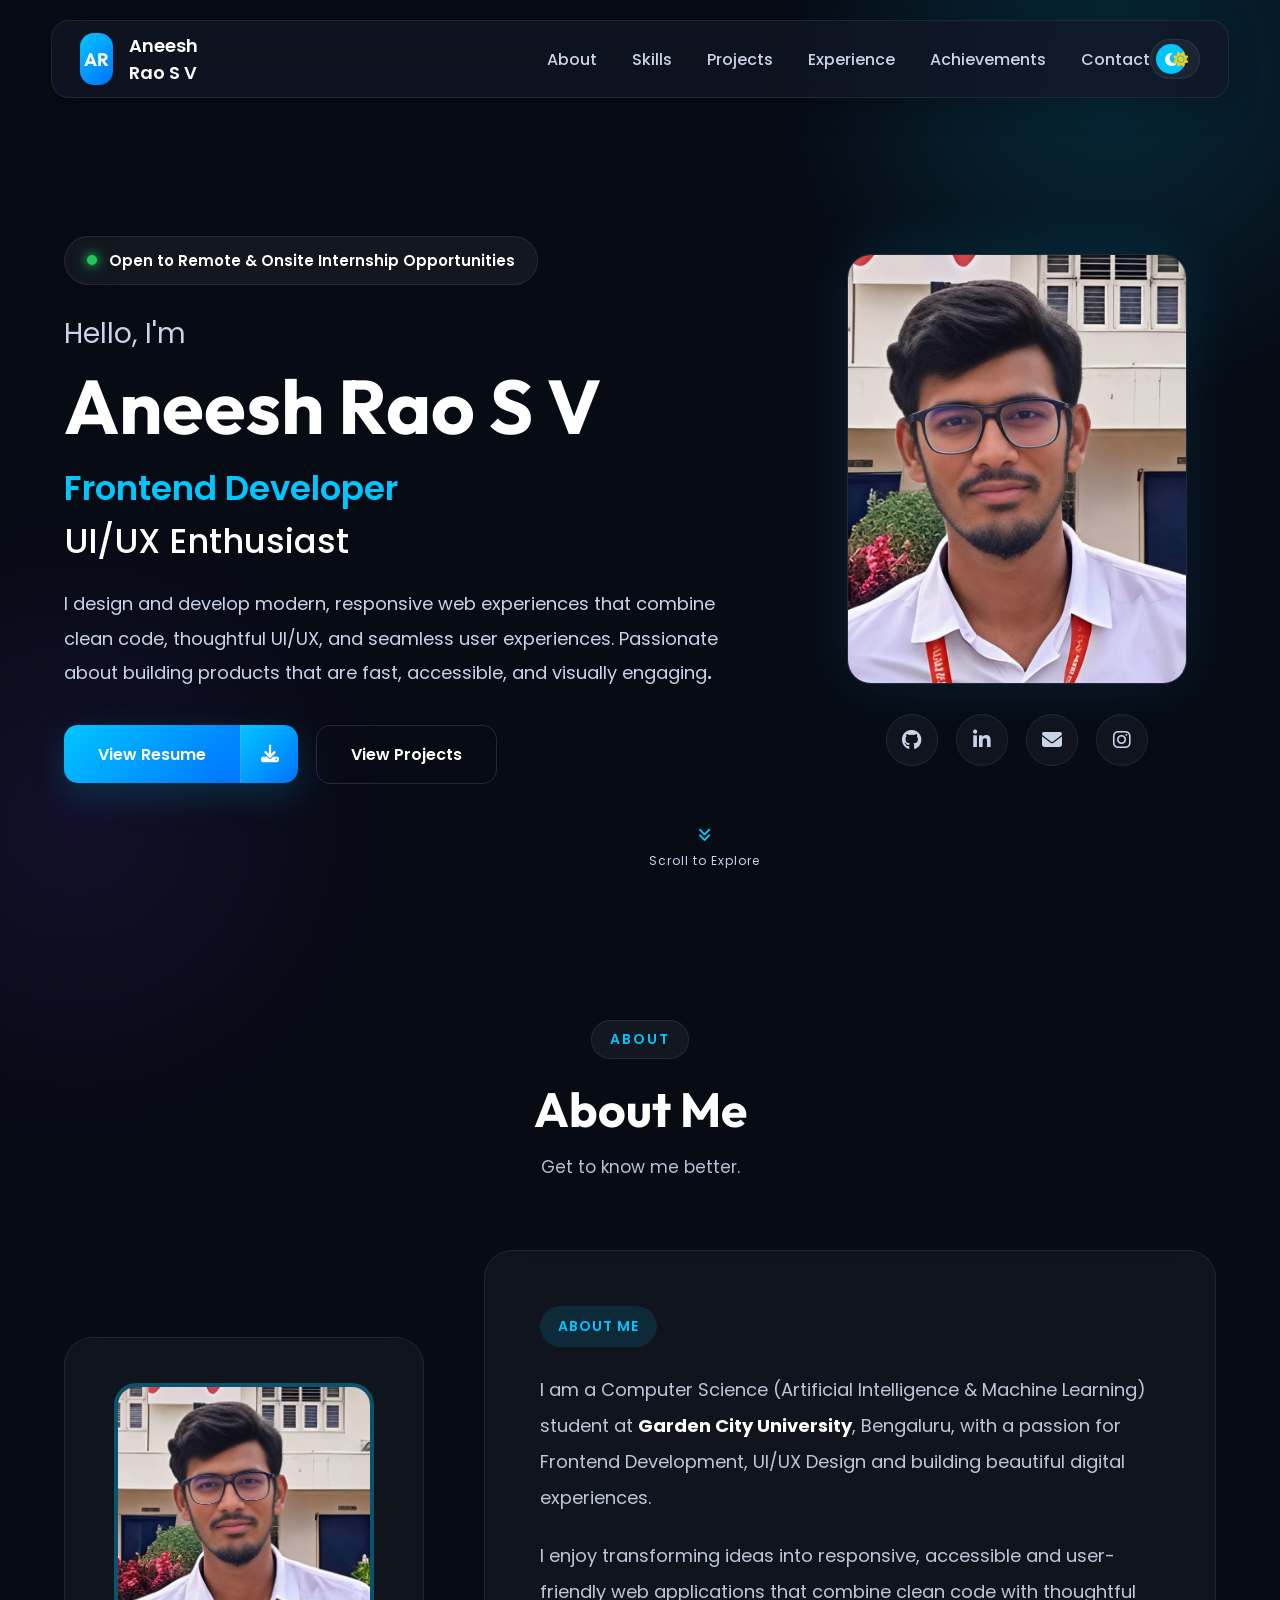
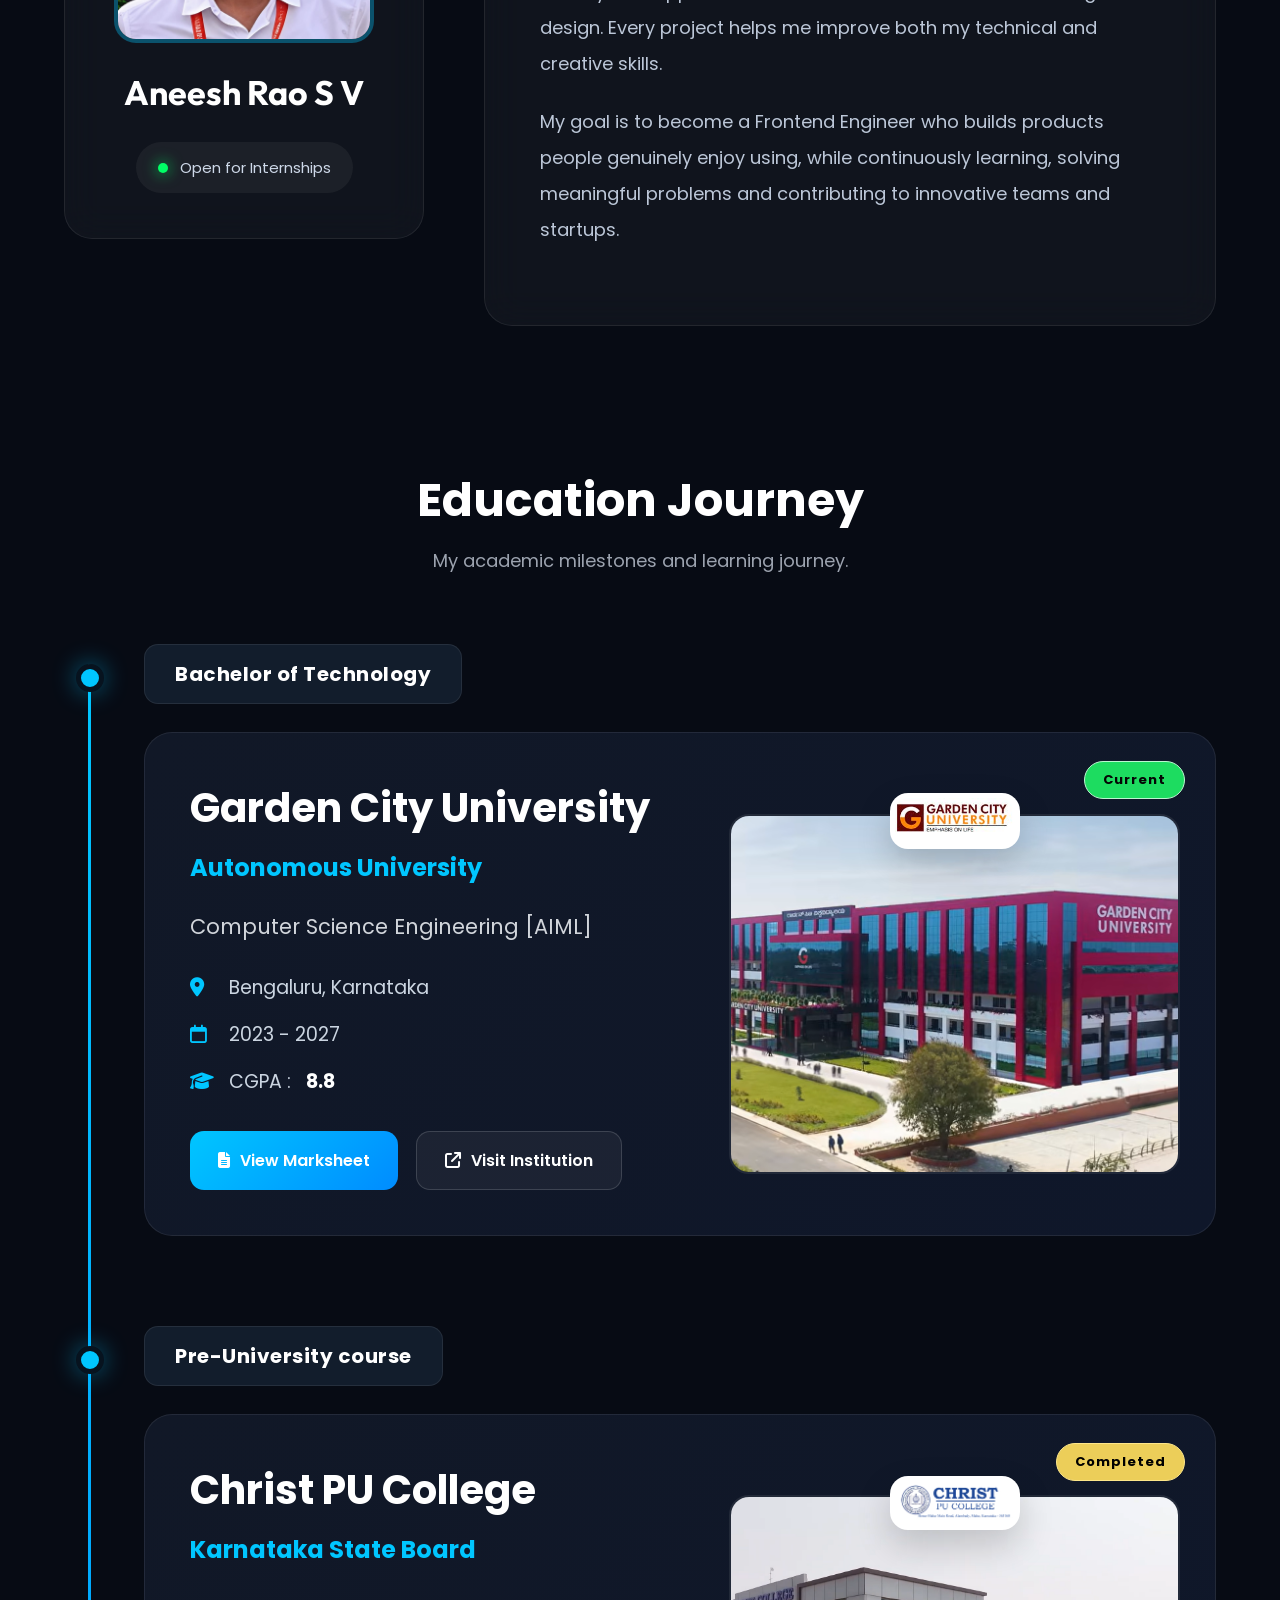
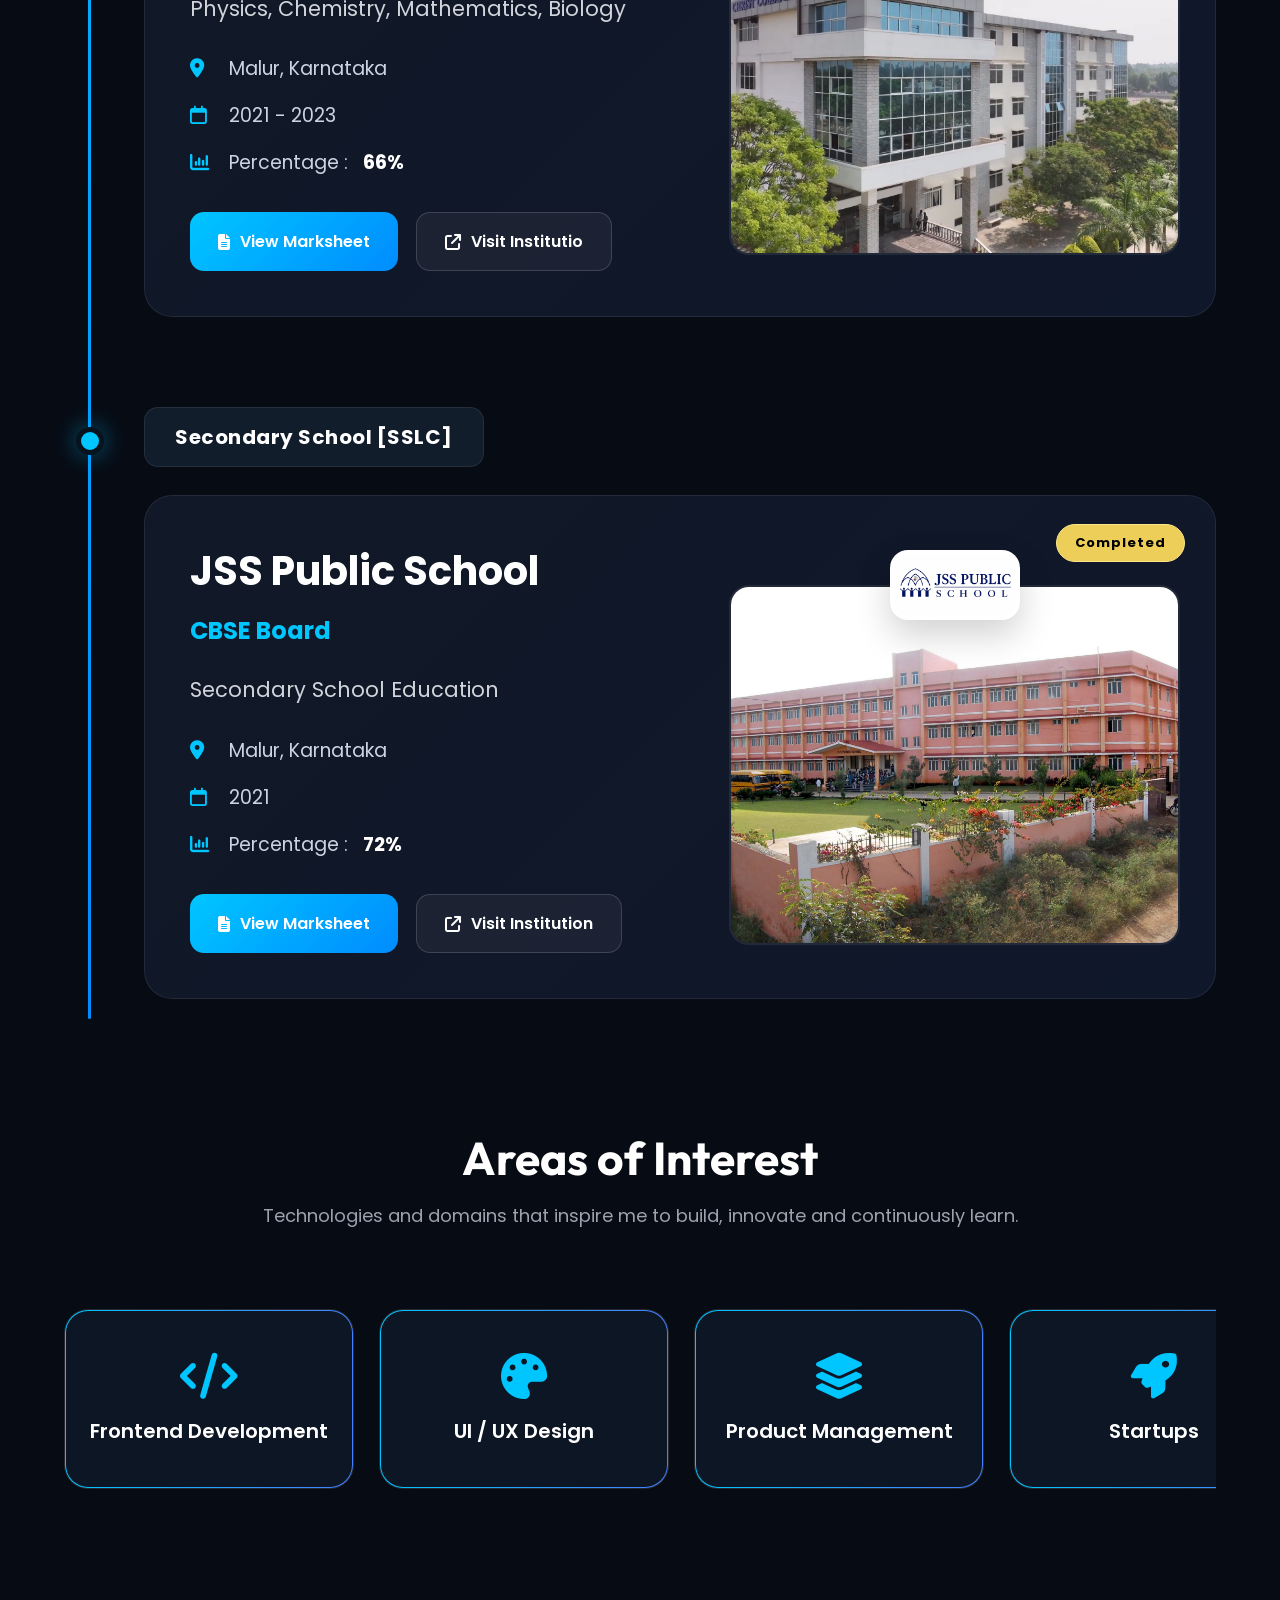
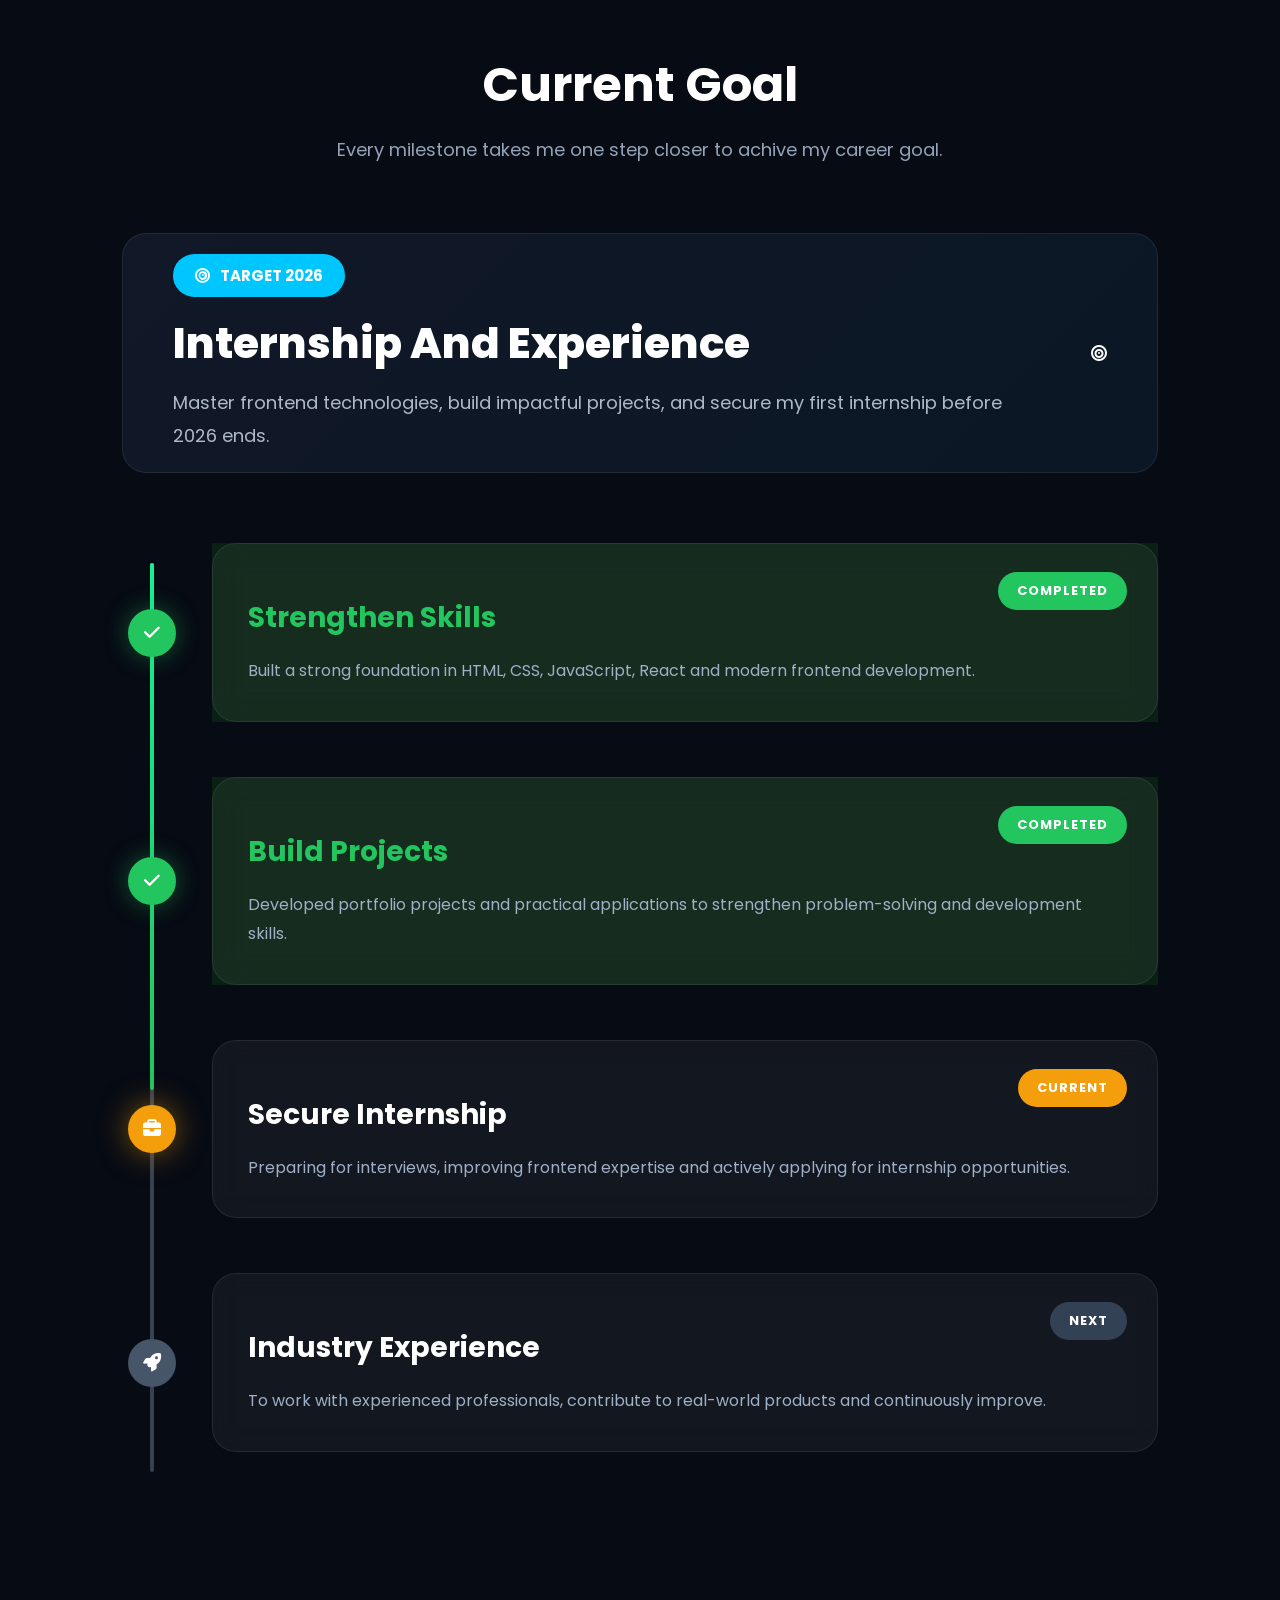
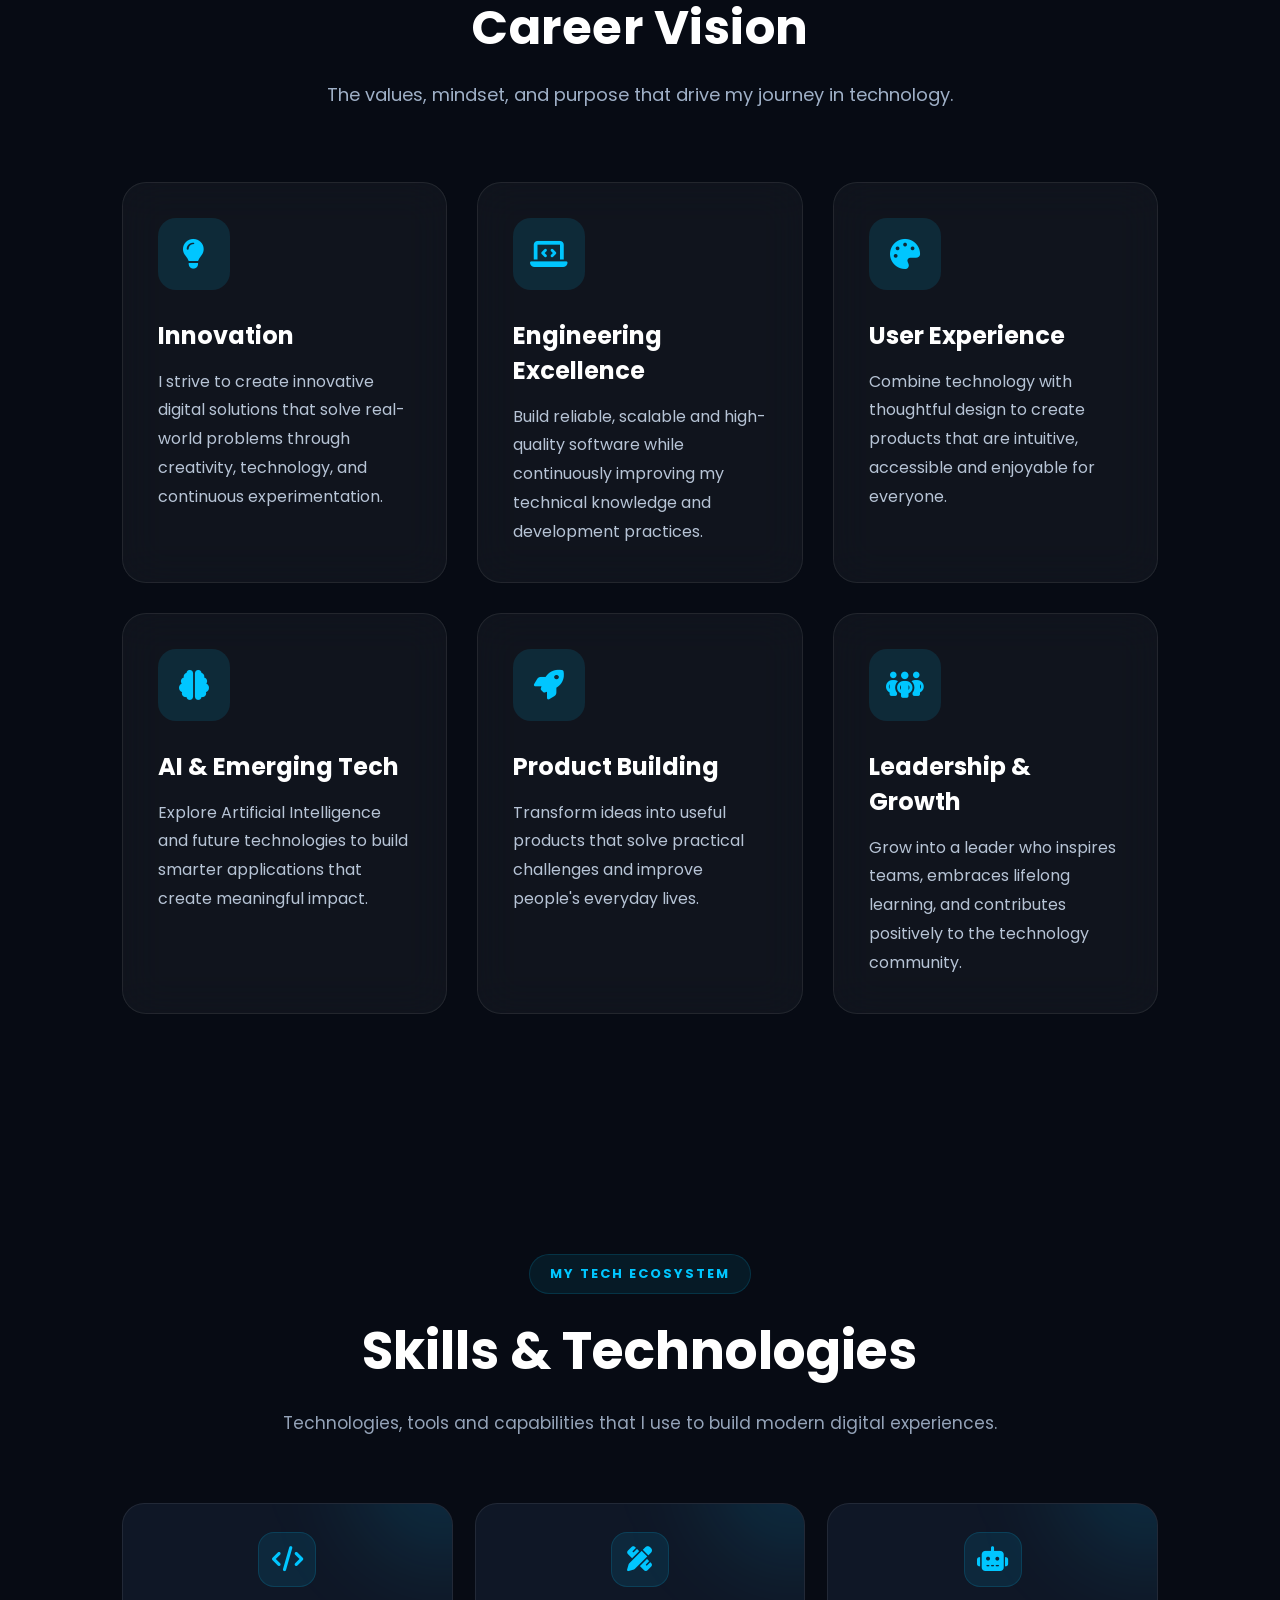
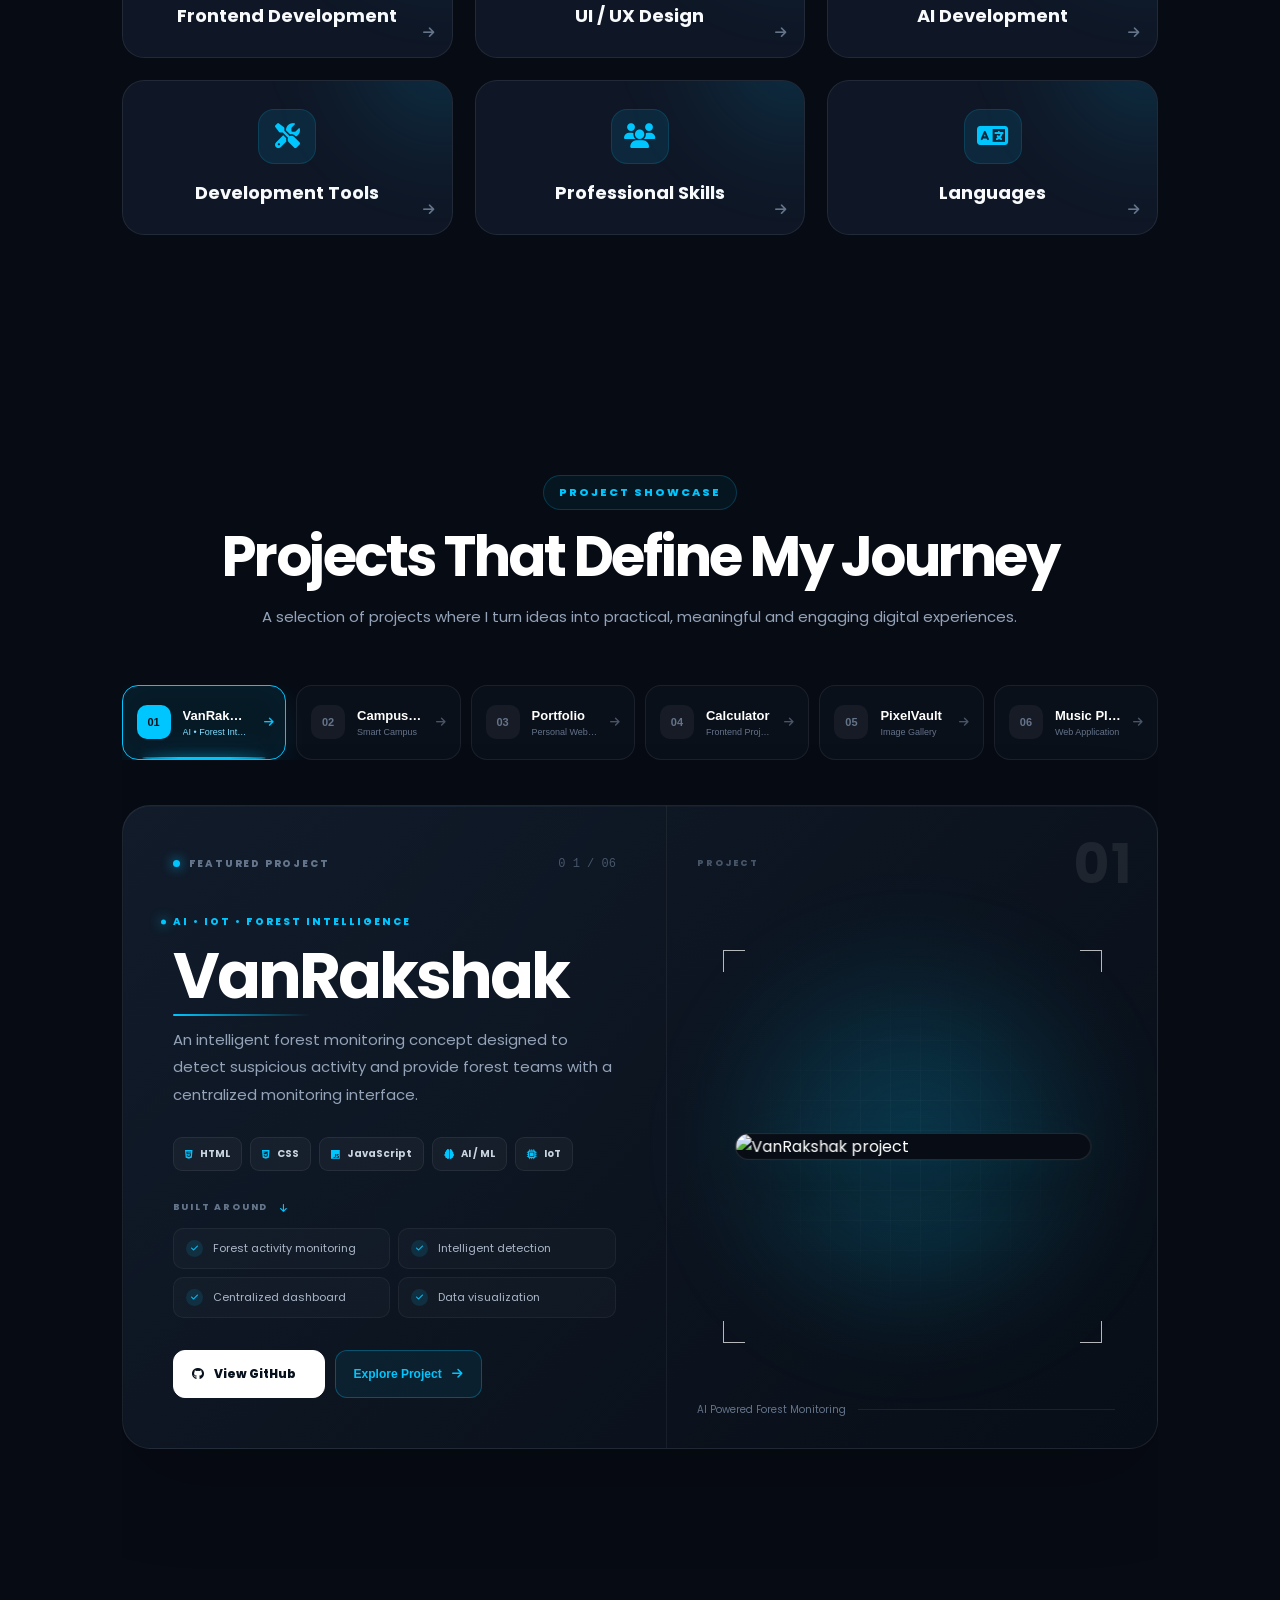
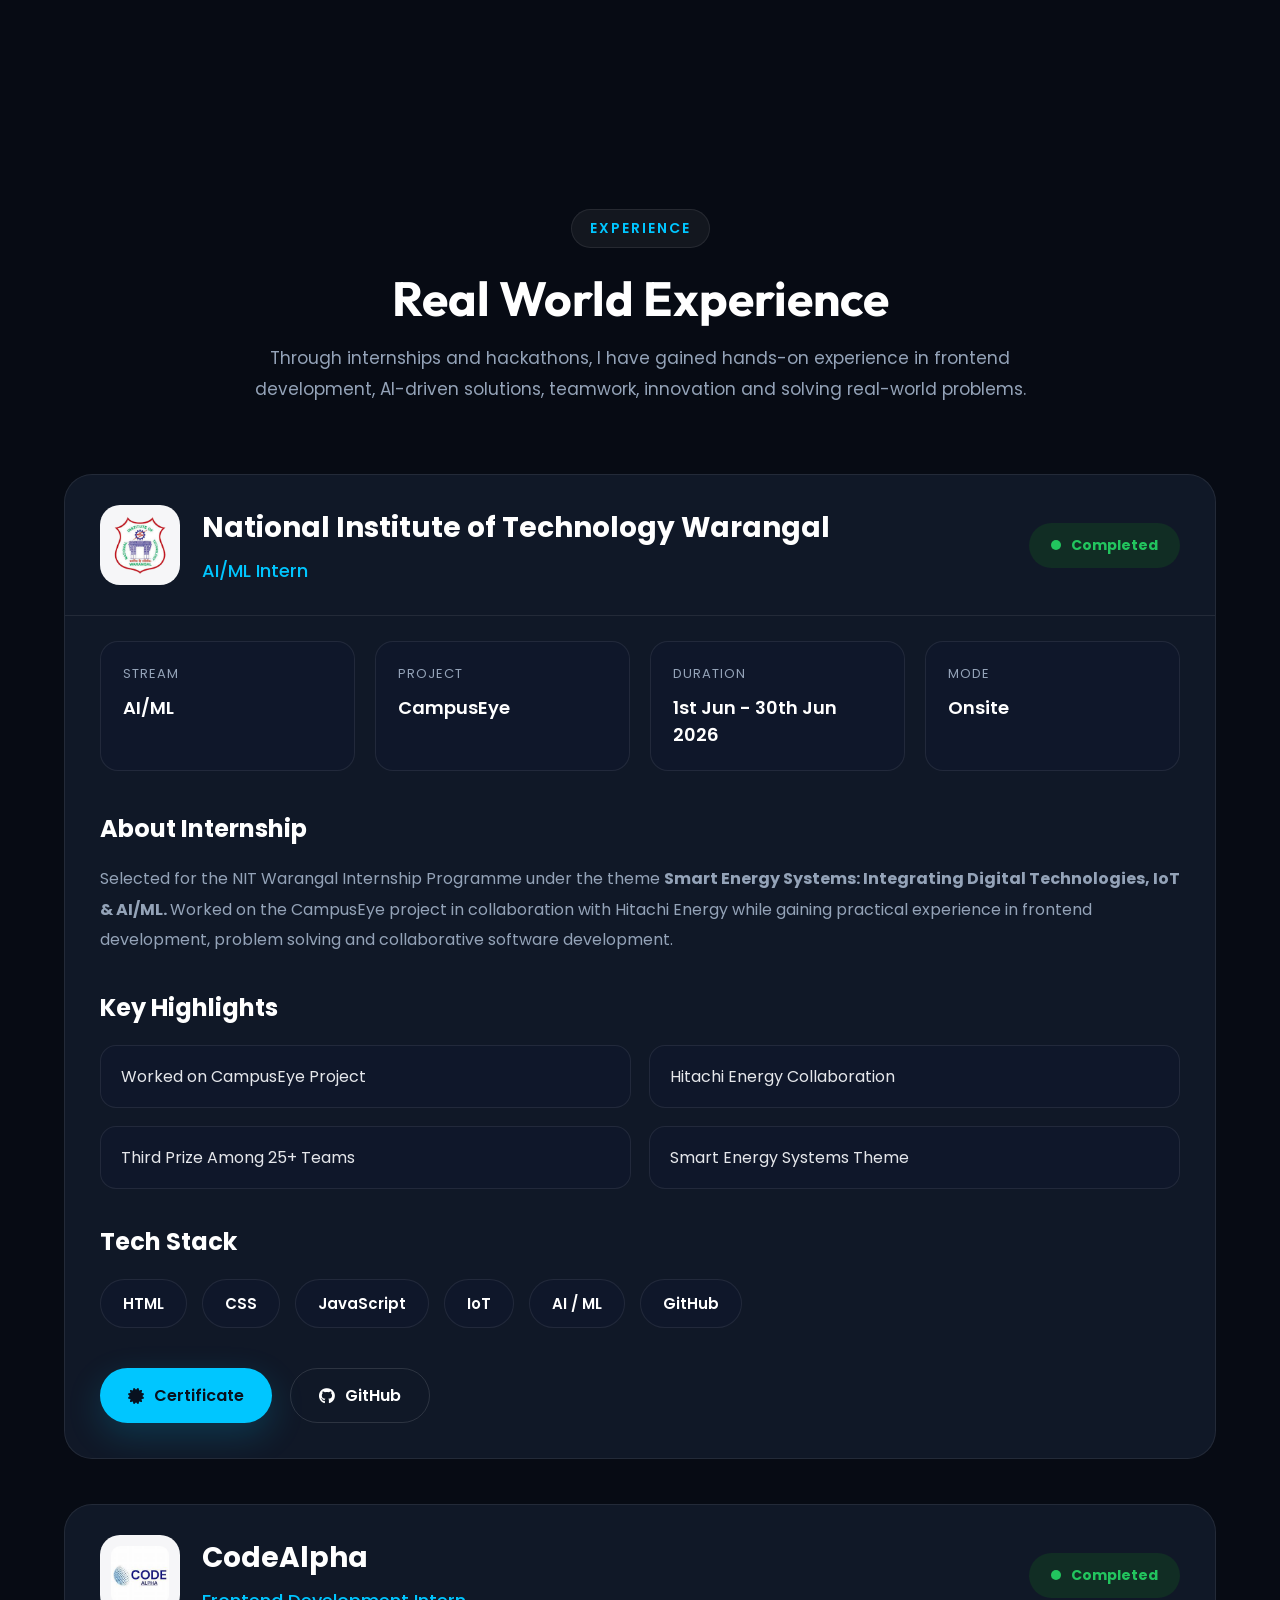
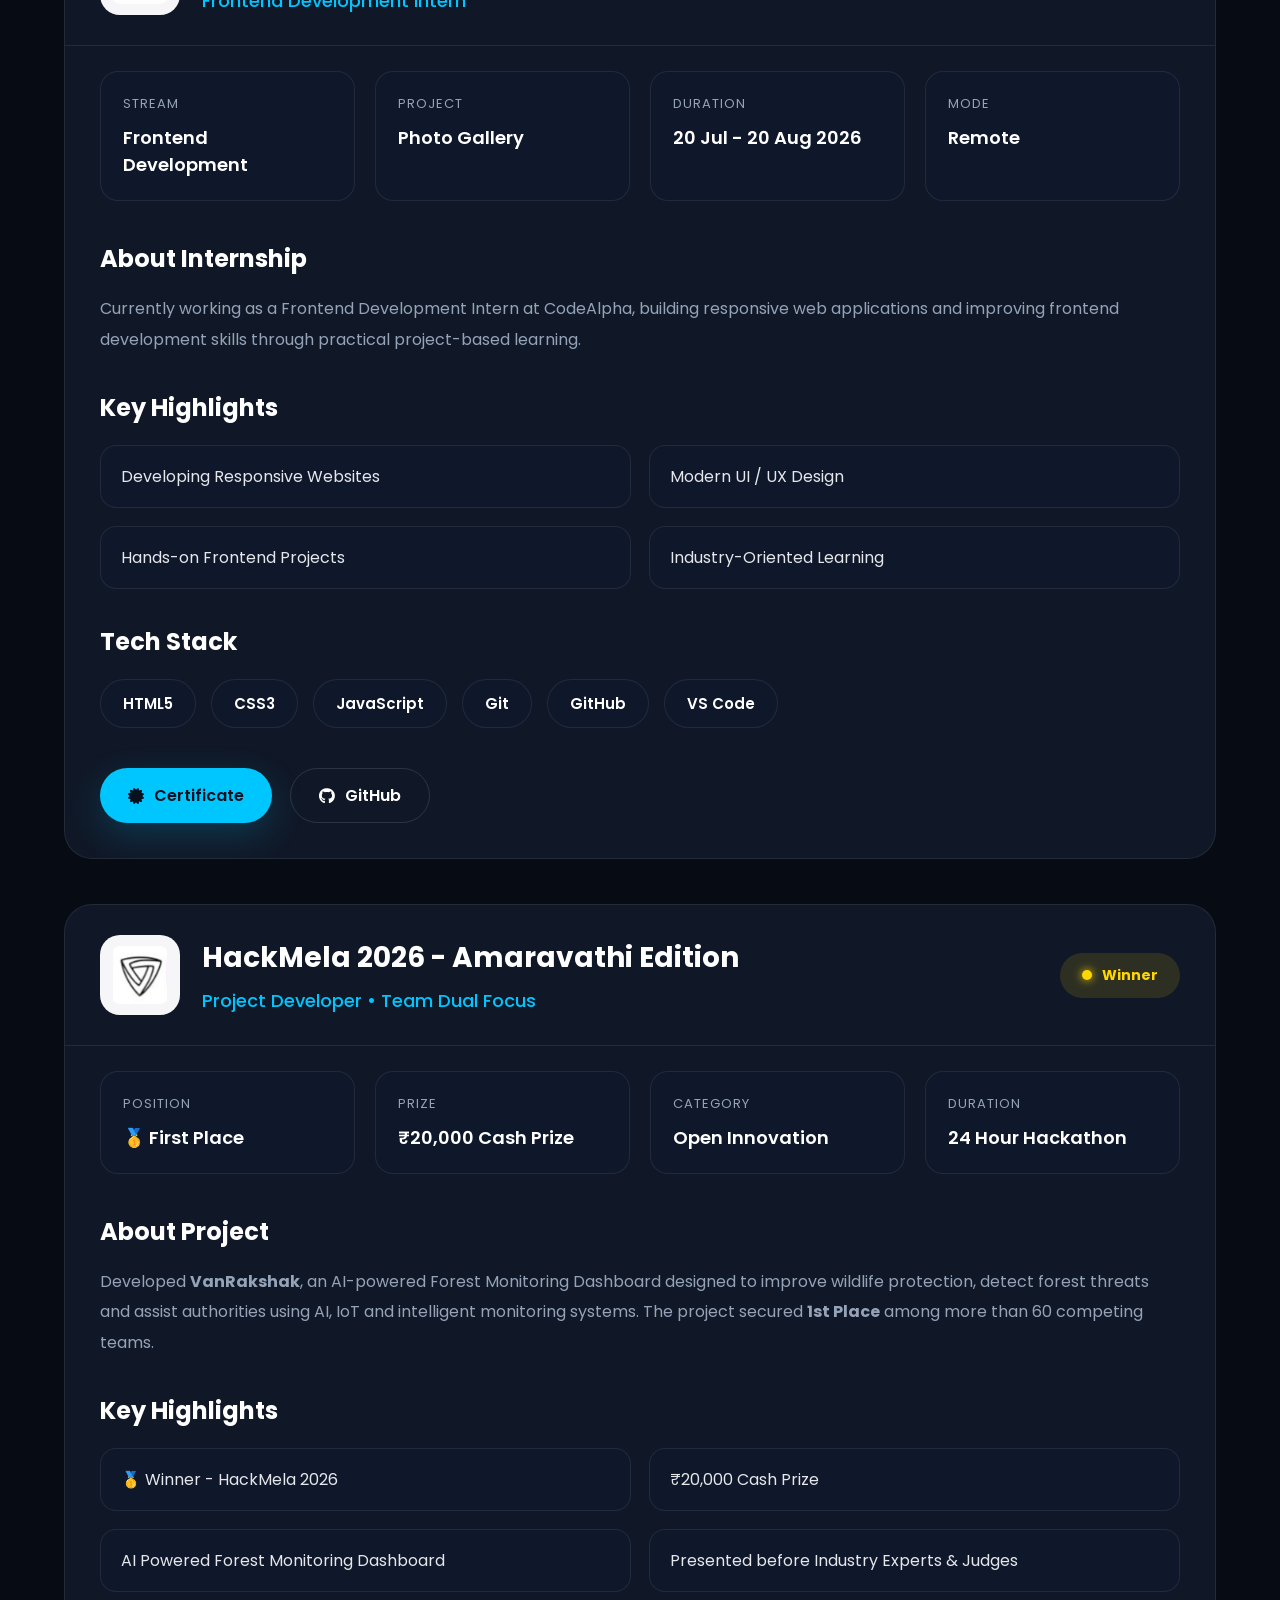
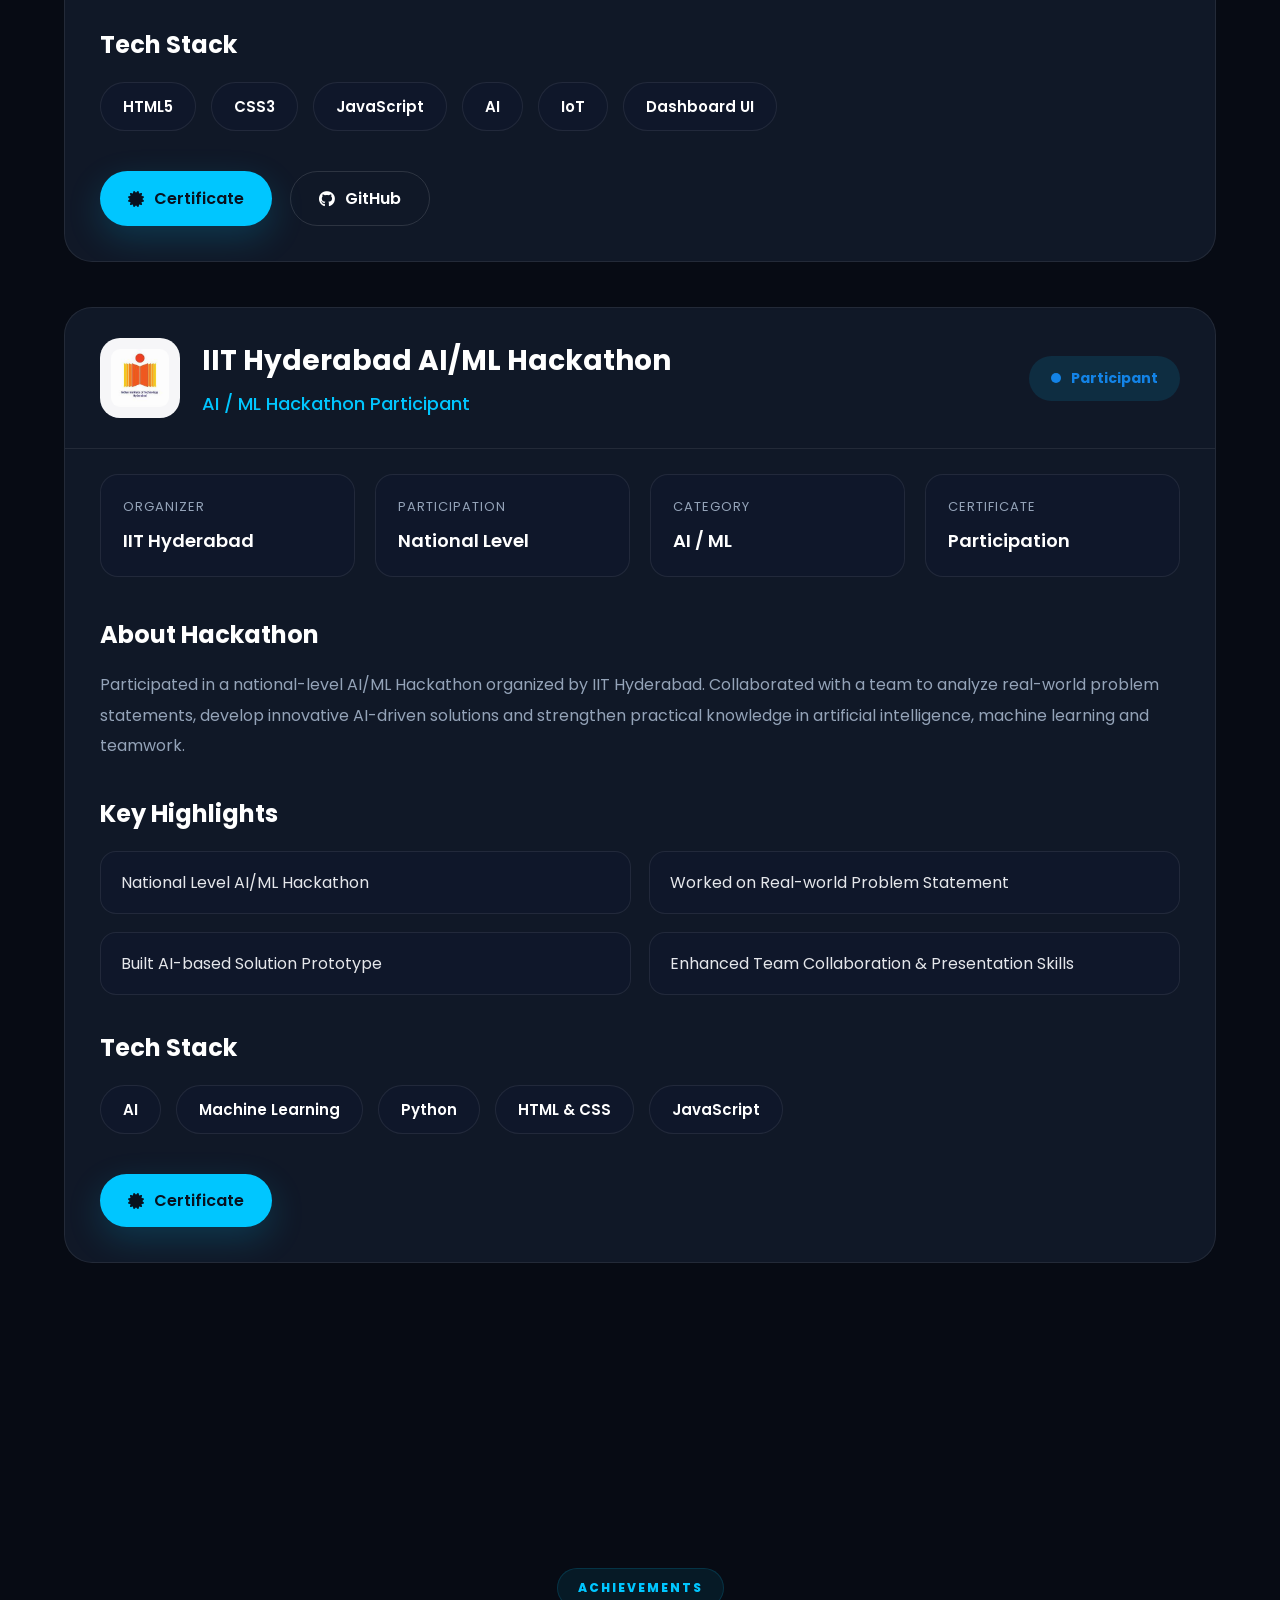
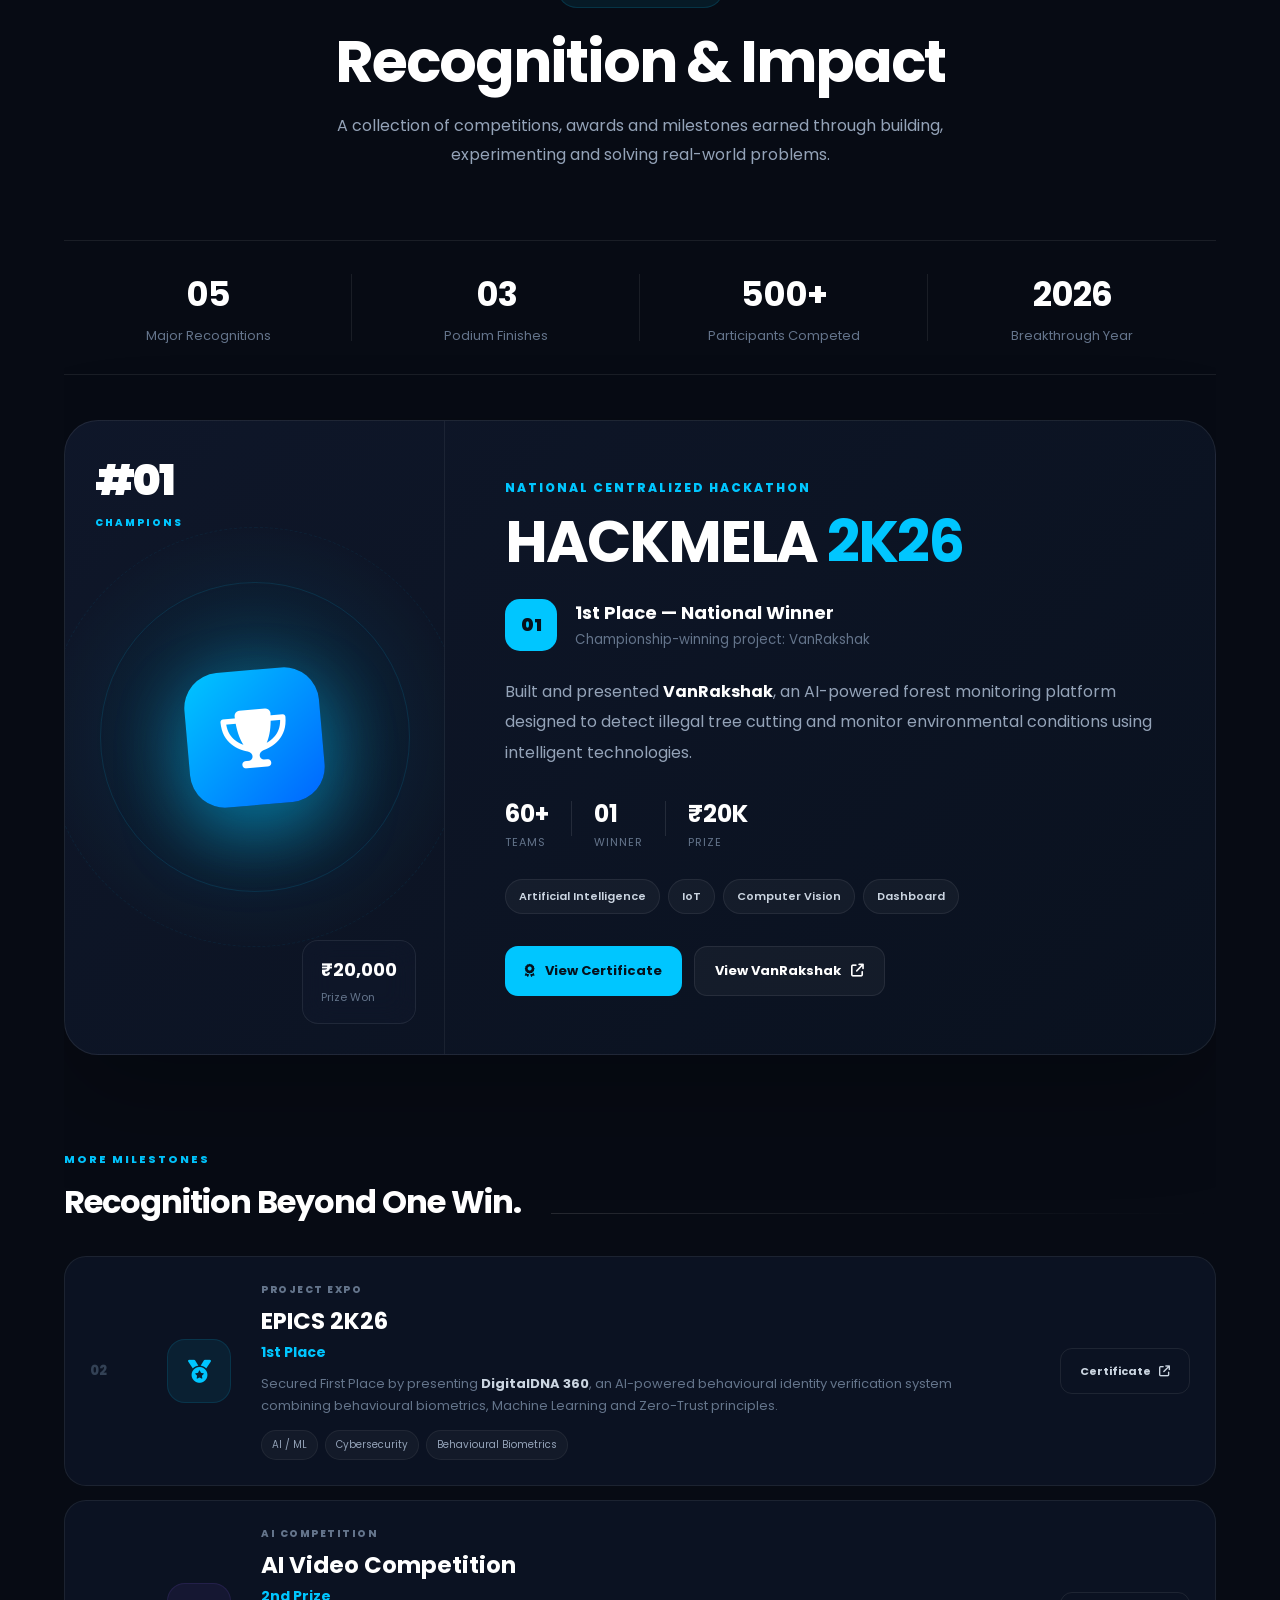
==== commit 8f85d6c6: "." ====
--- a/index.html
+++ b/index.html
@@ -1,11 +1,11 @@
 <!DOCTYPE html>
 <html lang="en">
+
 <head>
     <meta charset="UTF-8">
     <meta name="viewport" content="width=device-width, initial-scale=1.0">
     <title>Aneesh Rao S V | Portfolio</title>
-    <link rel="stylesheet"
-        href="https://cdnjs.cloudflare.com/ajax/libs/font-awesome/6.6.0/css/all.min.css">
+    <link rel="stylesheet" href="https://cdnjs.cloudflare.com/ajax/libs/font-awesome/6.6.0/css/all.min.css">
     <link rel="preconnect" href="https://fonts.googleapis.com">
     <link rel="preconnect" href="https://fonts.gstatic.com" crossorigin>
     <link
@@ -34,14 +34,14 @@
             </ul>
 
             <div class="theme-switch" id="themeToggle">
-            <i class="fa-solid fa-moon"></i>
-            <div class="toggle-circle"></div>
-            <i class="fa-solid fa-sun"></i>
+                <i class="fa-solid fa-moon"></i>
+                <div class="toggle-circle"></div>
+                <i class="fa-solid fa-sun"></i>
             </div>
         </nav>
 
     </header>
-    
+
     <!-- ================= HERO ================= -->
     <section class="hero">
 
@@ -67,33 +67,29 @@
 
             <div class="hero-buttons">
 
-            <div class="resume-btn-group">
-
-                <a href="assets/resume.pdf"
-                target="_blank"
-                class="resume-view">
-
-                    View Resume
+                <div class="resume-btn-group">
+
+                    <a href="assets/resume.pdf" target="_blank" class="resume-view">
+
+                        View Resume
+
+                    </a>
+
+                    <a href="assets/resume.pdf" download class="resume-download">
+
+                        <i class="fa-solid fa-download"></i>
+
+                    </a>
+
+                </div>
+
+                <a href="#projects" class="secondary-btn">
+
+                    View Projects
 
                 </a>
 
-                <a href="assets/resume.pdf"
-                download
-                class="resume-download">
-
-                    <i class="fa-solid fa-download"></i>
-
-                </a>
-
-            </div>
-
-            <a href="#projects" class="secondary-btn">
-
-                View Projects
-
-            </a>
-
-        </div>
+            </div>
         </div>
 
         <div class="hero-right">
@@ -107,7 +103,7 @@
                 <a href="https://www.linkedin.com/in/aneesh-rao-s-v-b769963aa">
                     <i class="fab fa-linkedin-in"></i>
                 </a>
-                <a href="aneeshrao0207@gmail.com">
+                <a href="mailto:aneeshrao0207@gmail.com">
                     <i class="fa-solid fa-envelope"></i>
                 </a>
                 <a href="#">
@@ -130,754 +126,730 @@
                 ABOUT SECTION
         ================================================================================================== -->
     <section id="about" class="about">
-    <!-- Section Heading -->
-    <div class="section-heading">
-        <span class="section-tag">
-            ABOUT
-        </span>
-        <h2>
-            About Me
-        </h2>
-        <p>
-            Get to know me better.
-        </p>
-    </div>
-
-    <!-- ================= ABOUT CONTENT ================= -->
-    <div class="about-container">
-        <div class="profile-card">
-            <div class="profile-image">
-                <img src="images/Profile.jpeg" alt="Aneesh Rao S V">
-            </div>
-            <h2>Aneesh Rao S V</h2>
-            <div class="profile-status">
-                <span></span>
-                Open for Internships
-            </div>
-        </div>
-
-        <div class="about-card">
-            <span class="about-badge">
-                ABOUT ME
+        <!-- Section Heading -->
+        <div class="section-heading">
+            <span class="section-tag">
+                ABOUT
             </span>
+            <h2>
+                About Me
+            </h2>
             <p>
-                I am a Computer Science (Artificial Intelligence & Machine Learning) student at
-                <strong>Garden City University</strong>, Bengaluru, with a passion for Frontend Development,
-                UI/UX Design and building beautiful digital experiences.
-            </p>
-            <p>
-                I enjoy transforming ideas into responsive, accessible and user-friendly web applications
-                that combine clean code with thoughtful design. Every project helps me improve both my
-                technical and creative skills.
-            </p>
-            <p>
-                My goal is to become a Frontend Engineer who builds products people genuinely enjoy using,
-                while continuously learning, solving meaningful problems and contributing to innovative
-                teams and startups.
+                Get to know me better.
             </p>
         </div>
-    </div>
-
-<!-- ====================================================================================================
+
+        <!-- ================= ABOUT CONTENT ================= -->
+        <div class="about-container">
+            <div class="profile-card">
+                <div class="profile-image">
+                    <img src="images/Profile.jpeg" alt="Aneesh Rao S V">
+                </div>
+                <h2>Aneesh Rao S V</h2>
+                <div class="profile-status">
+                    <span></span>
+                    Open for Internships
+                </div>
+            </div>
+
+            <div class="about-card">
+                <span class="about-badge">
+                    ABOUT ME
+                </span>
+                <p>
+                    I am a Computer Science (Artificial Intelligence & Machine Learning) student at
+                    <strong>Garden City University</strong>, Bengaluru, with a passion for Frontend Development,
+                    UI/UX Design and building beautiful digital experiences.
+                </p>
+                <p>
+                    I enjoy transforming ideas into responsive, accessible and user-friendly web applications
+                    that combine clean code with thoughtful design. Every project helps me improve both my
+                    technical and creative skills.
+                </p>
+                <p>
+                    My goal is to become a Frontend Engineer who builds products people genuinely enjoy using,
+                    while continuously learning, solving meaningful problems and contributing to innovative
+                    teams and startups.
+                </p>
+            </div>
+        </div>
+
+        <!-- ====================================================================================================
             EDUCATION JOURNEY
 ========================================================================================================= -->
-    <div class="education-section">
-        <div class="education-heading">
-            <h2>Education Journey</h2>
-            <p>My academic milestones and learning journey.</p>
+        <div class="education-section">
+            <div class="education-heading">
+                <h2>Education Journey</h2>
+                <p>My academic milestones and learning journey.</p>
+            </div>
+
+            <div class="education-timeline">
+
+                <!-- ===================== BTECH ===================== -->
+
+                <div class="timeline-item">
+                    <div class="timeline-dot"></div>
+                    <div class="degree-title">
+                        Bachelor of Technology
+                    </div>
+                    <div class="education-card">
+                        <span class="status current">
+                            Current
+                        </span>
+                        <div class="education-left">
+                            <h2>Garden City University</h2>
+                            <h3>Autonomous University</h3>
+                            <p class="course">
+                                Computer Science Engineering [AIML]
+                            </p>
+                            <div class="education-info">
+                                <div>
+                                    <i class="fa-solid fa-location-dot"></i>
+                                    Bengaluru, Karnataka
+                                </div>
+                                <div>
+                                    <i class="fa-regular fa-calendar"></i>
+                                    2023 - 2027
+                                </div>
+                                <div>
+                                    <i class="fa-solid fa-graduation-cap"></i>
+                                    CGPA : <strong>8.8</strong>
+                                </div>
+                            </div>
+                            <div class="education-buttons">
+                                <a href="#" class="mark-btn">
+                                    <i class="fa-solid fa-file-lines"></i>
+                                    View Marksheet
+                                </a>
+                                <a href="https://www.gardencity.university/" target="_blank" class="visit-btn">
+                                    <i class="fa-solid fa-arrow-up-right-from-square"></i>
+                                    Visit Institution
+                                </a>
+                            </div>
+                        </div>
+                        <div class="education-right">
+                            <img class="college-logo" src="images/GCU logo.jpg" alt="">
+                            <img class="college-photo" src="images/Gcu-campus.png" alt="">
+                        </div>
+                    </div>
+                </div>
+
+                <!-- ===================== PUC ===================== -->
+
+                <div class="timeline-item">
+                    <div class="timeline-dot"></div>
+                    <div class="degree-title">
+                        Pre-University course
+                    </div>
+                    <div class="education-card">
+                        <span class="status completed">
+                            Completed
+                        </span>
+                        <div class="education-left">
+                            <h2>Christ PU College</h2>
+                            <h3>Karnataka State Board</h3>
+                            <p class="course">
+                                Physics, Chemistry, Mathematics, Biology
+                            </p>
+                            <div class="education-info">
+                                <div>
+                                    <i class="fa-solid fa-location-dot"></i>
+                                    Malur, Karnataka
+                                </div>
+                                <div>
+                                    <i class="fa-regular fa-calendar"></i>
+                                    2021 - 2023
+                                </div>
+                                <div>
+                                    <i class="fa-solid fa-chart-column"></i>
+                                    Percentage : <strong>66%</strong>
+                                </div>
+                            </div>
+                            <div class="education-buttons">
+                                <a href="#" class="mark-btn">
+                                    <i class="fa-solid fa-file-lines"></i>
+                                    View Marksheet
+                                </a>
+                                <a href="https://www.christmalurpuc.com/" target="_blank" class="visit-btn">
+                                    <i class="fa-solid fa-arrow-up-right-from-square"></i>
+                                    Visit Institutio
+                                </a>
+                            </div>
+                        </div>
+                        <div class="education-right">
+                            <img class="college-logo" src="images/Christ logo.avif" alt="">
+
+                            <img class="college-photo" src="images/christ-campus.png" alt="">
+                        </div>
+                    </div>
+                </div>
+
+                <!-- ===================== SSLC ===================== -->
+
+                <div class="timeline-item">
+                    <div class="timeline-dot"></div>
+                    <div class="degree-title">
+                        Secondary School [SSLC]
+                    </div>
+                    <div class="education-card">
+                        <span class="status completed">
+                            Completed
+                        </span>
+                        <div class="education-left">
+                            <h2>JSS Public School</h2>
+                            <h3>CBSE Board</h3>
+                            <p class="course">
+                                Secondary School Education
+                            </p>
+                            <div class="education-info">
+                                <div>
+                                    <i class="fa-solid fa-location-dot"></i>
+                                    Malur, Karnataka
+                                </div>
+                                <div>
+                                    <i class="fa-regular fa-calendar"></i>
+                                    2021
+                                </div>
+                                <div>
+                                    <i class="fa-solid fa-chart-column"></i>
+                                    Percentage : <strong>72%</strong>
+                                </div>
+                            </div>
+                            <div class="education-buttons">
+                                <a href="#" class="mark-btn">
+                                    <i class="fa-solid fa-file-lines"></i>
+                                    View Marksheet
+                                </a>
+                                <a href="https://jsspsm.com/" target="_blank" class="visit-btn">
+                                    <i class="fa-solid fa-arrow-up-right-from-square"></i>
+                                    Visit Institution
+                                </a>
+                            </div>
+                        </div>
+                        <div class="education-right">
+                            <img class="college-logo" src="images/Jss.logo.jpeg" alt="">
+                            <img class="college-photo" src="images/Jss-campus.jpg" alt="">
+                        </div>
+                    </div>
+                </div>
+            </div>
         </div>
 
-        <div class="education-timeline">
-            
-            <!-- ===================== BTECH ===================== -->
-            
-            <div class="timeline-item">
-                <div class="timeline-dot"></div>
-                <div class="degree-title">
-                    Bachelor of Technology
-                </div>
-                <div class="education-card">
-                    <span class="status current">
-                        Current
-                    </span>
-                    <div class="education-left">
-                        <h2>Garden City University</h2>
-                        <h3>Autonomous University</h3>
-                        <p class="course">
-                            Computer Science Engineering [AIML]
-                        </p>
-                        <div class="education-info">
-                            <div>
-                                <i class="fa-solid fa-location-dot"></i>
-                                Bengaluru, Karnataka
-                            </div>
-                            <div>
-                                <i class="fa-regular fa-calendar"></i>
-                                2023 - 2027
-                            </div>
-                            <div>
-                                <i class="fa-solid fa-graduation-cap"></i>
-                                CGPA : <strong>8.8</strong>
-                            </div>
-                        </div>
-                        <div class="education-buttons">
-                            <a href="#" class="mark-btn">
-                                <i class="fa-solid fa-file-lines"></i>
-                                View Marksheet
-                            </a>
-                            <a href="https://www.gardencity.university/" target="_blank" class="visit-btn">
-                                <i class="fa-solid fa-arrow-up-right-from-square"></i>
-                                Visit Institution
-                            </a>
-                        </div>
-                    </div>
-                    <div class="education-right">
-                        <img class="college-logo"
-                            src="images/GCU logo.jpg"alt="">
-                        <img class="college-photo"
-                            src="images/Gcu-campus.png"alt="">
-                    </div>
-                </div>
-            </div>
-
-            <!-- ===================== PUC ===================== -->
-
-            <div class="timeline-item">
-                <div class="timeline-dot"></div>
-                <div class="degree-title">
-                    Pre-University course 
-                </div>
-                <div class="education-card">
-                    <span class="status completed">
-                        Completed
-                    </span>
-                    <div class="education-left">
-                        <h2>Christ PU College</h2>
-                        <h3>Karnataka State Board</h3>
-                        <p class="course">
-                            Physics, Chemistry, Mathematics, Biology
-                        </p>
-                        <div class="education-info">
-                            <div>
-                                <i class="fa-solid fa-location-dot"></i>
-                                Malur, Karnataka
-                            </div>
-                            <div>
-                                <i class="fa-regular fa-calendar"></i>
-                                2021 - 2023
-                            </div>
-                            <div>
-                                <i class="fa-solid fa-chart-column"></i>
-                                Percentage : <strong>66%</strong>
-                            </div>
-                        </div>
-                        <div class="education-buttons">
-                            <a href="#" class="mark-btn">
-                                <i class="fa-solid fa-file-lines"></i>
-                                View Marksheet
-                            </a>
-                            <a href="https://www.christmalurpuc.com/" target="_blank" class="visit-btn">
-                                <i class="fa-solid fa-arrow-up-right-from-square"></i>
-                                Visit Institutio
-                            </a>
-                        </div>
-                    </div>
-                    <div class="education-right">
-                        <img class="college-logo"
-                            src="images/Christ logo.avif"alt="">
-
-                        <img class="college-photo"
-                            src="images/christ-campus.png"alt="">
-                    </div>
-                </div>
-            </div>
-
-            <!-- ===================== SSLC ===================== -->
-
-            <div class="timeline-item">
-                <div class="timeline-dot"></div>
-                <div class="degree-title">
-                    Secondary School [SSLC]
-                </div>
-                <div class="education-card">
-                    <span class="status completed">
-                        Completed
-                    </span>
-                    <div class="education-left">
-                        <h2>JSS Public School</h2>
-                        <h3>CBSE Board</h3>
-                        <p class="course">
-                            Secondary School Education
-                        </p>
-                        <div class="education-info">
-                            <div>
-                                <i class="fa-solid fa-location-dot"></i>
-                                Malur, Karnataka
-                            </div>
-                            <div>
-                                <i class="fa-regular fa-calendar"></i>
-                                2021
-                            </div>
-                            <div>
-                                <i class="fa-solid fa-chart-column"></i>
-                                Percentage : <strong>72%</strong>
-                            </div>
-                        </div>
-                        <div class="education-buttons">
-                            <a href="#" class="mark-btn">
-                                <i class="fa-solid fa-file-lines"></i>
-                                View Marksheet
-                            </a>
-                            <a href="https://jsspsm.com/" target="_blank" class="visit-btn">
-                                <i class="fa-solid fa-arrow-up-right-from-square"></i>
-                                Visit Institution
-                            </a>
-                        </div>
-                    </div>
-                    <div class="education-right">
-                        <img class="college-logo"
-                            src="images/Jss.logo.jpeg"alt="">
-                        <img class="college-photo"
-                            src="images/Jss-campus.jpg"alt="">
-                    </div>
-                </div>
-            </div>
-        </div>
-    </div>
-
-<!-- ===================================================================================================
+        <!-- ===================================================================================================
             AREAS OF INTEREST
 ======================================================================================================== -->
-<div class="interest-section">
-    <div class="interest-heading">
-        <h2>Areas of Interest</h2>
-        <p>
-            Technologies and domains that inspire me to build, innovate and continuously learn.
-        </p>
-    </div>
-    <div class="interest-slider">
-        <div class="interest-track">
-            <!-- Row 1 -->
-            <div class="interest-card">
-                <span></span>
-                <i class="fa-solid fa-code"></i>
-                <h3>Frontend Development</h3>
-            </div>
-            <div class="interest-card">
-                <span></span>
-                <i class="fa-solid fa-palette"></i>
-                <h3>UI / UX Design</h3>
-            </div>
-            <div class="interest-card">
-                <span></span>
-                <i class="fa-solid fa-layer-group"></i>
-                <h3>Product Management</h3>
-            </div>
-            <div class="interest-card">
-                <span></span>
-                <i class="fa-solid fa-rocket"></i>
-                <h3>Startups</h3>
-            </div>
-            <div class="interest-card">
-                <span></span>
-                <i class="fa-solid fa-globe"></i>
-                <h3>Web Development</h3>
-            </div>
-            <div class="interest-card">
-                <span></span>
-                <i class="fa-solid fa-shield-halved"></i>
-                <h3>Indian Defence</h3>
-            </div>
-            <!-- Duplicate for Infinite Scroll -->
-            <div class="interest-card">
-                <i class="fa-solid fa-code"></i>
-                <h3>Frontend Development</h3>
-            </div>
-            <div class="interest-card">
-                <i class="fa-solid fa-palette"></i>
-                <h3>UI / UX Design</h3>
-            </div>
-            <div class="interest-card">
-                <i class="fa-solid fa-layer-group"></i>
-                <h3>Product Management</h3>
-            </div>
-            <div class="interest-card">
-                <i class="fa-solid fa-rocket"></i>
-                <h3>Startups</h3>
-            </div>
-            <div class="interest-card">
-                <i class="fa-solid fa-globe"></i>
-                <h3>Web Development</h3>
-            </div>
-            <div class="interest-card">
-                <i class="fa-solid fa-shield-halved"></i>
-                <h3>Indian Defence</h3>
-            </div>
-            
+        <div class="interest-section">
+            <div class="interest-heading">
+                <h2>Areas of Interest</h2>
+                <p>
+                    Technologies and domains that inspire me to build, innovate and continuously learn.
+                </p>
+            </div>
+            <div class="interest-slider">
+                <div class="interest-track">
+                    <!-- Row 1 -->
+                    <div class="interest-card">
+                        <span></span>
+                        <i class="fa-solid fa-code"></i>
+                        <h3>Frontend Development</h3>
+                    </div>
+                    <div class="interest-card">
+                        <span></span>
+                        <i class="fa-solid fa-palette"></i>
+                        <h3>UI / UX Design</h3>
+                    </div>
+                    <div class="interest-card">
+                        <span></span>
+                        <i class="fa-solid fa-layer-group"></i>
+                        <h3>Product Management</h3>
+                    </div>
+                    <div class="interest-card">
+                        <span></span>
+                        <i class="fa-solid fa-rocket"></i>
+                        <h3>Startups</h3>
+                    </div>
+                    <div class="interest-card">
+                        <span></span>
+                        <i class="fa-solid fa-globe"></i>
+                        <h3>Web Development</h3>
+                    </div>
+                    <div class="interest-card">
+                        <span></span>
+                        <i class="fa-solid fa-shield-halved"></i>
+                        <h3>Indian Defence</h3>
+                    </div>
+                    <!-- Duplicate for Infinite Scroll -->
+                    <div class="interest-card">
+                        <i class="fa-solid fa-code"></i>
+                        <h3>Frontend Development</h3>
+                    </div>
+                    <div class="interest-card">
+                        <i class="fa-solid fa-palette"></i>
+                        <h3>UI / UX Design</h3>
+                    </div>
+                    <div class="interest-card">
+                        <i class="fa-solid fa-layer-group"></i>
+                        <h3>Product Management</h3>
+                    </div>
+                    <div class="interest-card">
+                        <i class="fa-solid fa-rocket"></i>
+                        <h3>Startups</h3>
+                    </div>
+                    <div class="interest-card">
+                        <i class="fa-solid fa-globe"></i>
+                        <h3>Web Development</h3>
+                    </div>
+                    <div class="interest-card">
+                        <i class="fa-solid fa-shield-halved"></i>
+                        <h3>Indian Defence</h3>
+                    </div>
+
+                </div>
+            </div>
         </div>
-    </div>
-        </div>
-
-<!-- ==================================================================================================
+
+        <!-- ==================================================================================================
                     CURRENT GOAL
 ======================================================================================================= -->
-<section id="goal" class="goal-section">
-    <div class="goal-heading">
-        <h2>Current Goal</h2>
-        <p>
-            Every milestone takes me one step closer to achive my career goal.
-        </p>
-    </div>
-    <!-- ==========================================
+        <section id="goal" class="goal-section">
+            <div class="goal-heading">
+                <h2>Current Goal</h2>
+                <p>
+                    Every milestone takes me one step closer to achive my career goal.
+                </p>
+            </div>
+            <!-- ==========================================
                 TARGET HERO
     ========================================== -->
-    <div class="goal-hero">
-    <div class="goal-left">
-        <div class="target-badge">
-            <i class="fa-solid fa-bullseye"></i>
-            TARGET 2026
-        </div>
-        <h2>Internship  And  Experience</h2>
-        <p>
-            Master frontend technologies, build impactful projects,
-            and secure my first internship before 2026 ends.
-        </p>
-    </div>
-    <div class="goal-right">
-        <div class="goal-icon">
-            <i class="fa-solid fa-bullseye"></i>
-        </div>
-    </div>
-</div>
-
-    <!-- ==========================================
+            <div class="goal-hero">
+                <div class="goal-left">
+                    <div class="target-badge">
+                        <i class="fa-solid fa-bullseye"></i>
+                        TARGET 2026
+                    </div>
+                    <h2>Internship And Experience</h2>
+                    <p>
+                        Master frontend technologies, build impactful projects,
+                        and secure my first internship before 2026 ends.
+                    </p>
+                </div>
+                <div class="goal-right">
+                    <div class="goal-icon">
+                        <i class="fa-solid fa-bullseye"></i>
+                    </div>
+                </div>
+            </div>
+
+            <!-- ==========================================
                 ROADMAP
     ========================================== -->
-    <div class="roadmap">
-        <!-- Green Progress Line -->
-        <div class="progress-line"></div>
-        <!-- STEP 1 -->
-        <div class="roadmap-step completed">
-            <div class="step-icon">
-                <i class="fa-solid fa-check"></i>
-            </div>
-            <div class="step-card">
-                <span class="status complete">
-                    COMPLETED
-                </span>
-                <h3>
-                    Strengthen Skills
-                </h3>
-                <p>
-                    Built a strong foundation in HTML, CSS,
-                    JavaScript, React and modern frontend development.
-                </p>
-            </div>
-        </div>
-    <!-- STEP 2 -->
-        <div class="roadmap-step completed">
-            <div class="step-icon">
-                <i class="fa-solid fa-check"></i>
-            </div>
-            <div class="step-card">
-                <span class="status complete">
-                    COMPLETED
-                </span>
-                <h3>
-                    Build Projects
-                </h3>
-                <p>
-                    Developed portfolio projects and practical applications
-                    to strengthen problem-solving and development skills.
-                </p>
-            </div>
-        </div>
-        <!-- STEP 3 -->
-        <div class="roadmap-step active">
-            <div class="step-icon">
-                <i class="fa-solid fa-briefcase"></i>
-            </div>
-            <div class="step-card">
-                <span class="status active-status">
-                    CURRENT
-                </span>
-                <h3>
-                    Secure Internship
-                </h3>
-                <p>
-                    Preparing for interviews, improving frontend expertise
-                    and actively applying for internship opportunities.
-                </p>
-            </div>
-        </div>
-        <!-- STEP 4 -->
-        <div class="roadmap-step">
-            <div class="step-icon">
-                <i class="fa-solid fa-rocket"></i>
-
-            </div>
-
-            <div class="step-card">
-
-                <span class="status future">
-
-                    NEXT
-
-                </span>
-
-                <h3>
-
-                    Industry Experience
-
-                </h3>
-
-                <p>
-
-                    To work with experienced professionals, contribute to
-                    real-world products and continuously improve.
-
-                </p>
-
-            </div>
-
-        </div>
-
-    </div>
-
-</section>
-
-<!-- ==================================================================================================
+            <div class="roadmap">
+                <!-- Green Progress Line -->
+                <div class="progress-line"></div>
+                <!-- STEP 1 -->
+                <div class="roadmap-step completed">
+                    <div class="step-icon">
+                        <i class="fa-solid fa-check"></i>
+                    </div>
+                    <div class="step-card">
+                        <span class="status complete">
+                            COMPLETED
+                        </span>
+                        <h3>
+                            Strengthen Skills
+                        </h3>
+                        <p>
+                            Built a strong foundation in HTML, CSS,
+                            JavaScript, React and modern frontend development.
+                        </p>
+                    </div>
+                </div>
+                <!-- STEP 2 -->
+                <div class="roadmap-step completed">
+                    <div class="step-icon">
+                        <i class="fa-solid fa-check"></i>
+                    </div>
+                    <div class="step-card">
+                        <span class="status complete">
+                            COMPLETED
+                        </span>
+                        <h3>
+                            Build Projects
+                        </h3>
+                        <p>
+                            Developed portfolio projects and practical applications
+                            to strengthen problem-solving and development skills.
+                        </p>
+                    </div>
+                </div>
+                <!-- STEP 3 -->
+                <div class="roadmap-step active">
+                    <div class="step-icon">
+                        <i class="fa-solid fa-briefcase"></i>
+                    </div>
+                    <div class="step-card">
+                        <span class="status active-status">
+                            CURRENT
+                        </span>
+                        <h3>
+                            Secure Internship
+                        </h3>
+                        <p>
+                            Preparing for interviews, improving frontend expertise
+                            and actively applying for internship opportunities.
+                        </p>
+                    </div>
+                </div>
+                <!-- STEP 4 -->
+                <div class="roadmap-step">
+                    <div class="step-icon">
+                        <i class="fa-solid fa-rocket"></i>
+
+                    </div>
+
+                    <div class="step-card">
+
+                        <span class="status future">
+
+                            NEXT
+
+                        </span>
+
+                        <h3>
+
+                            Industry Experience
+
+                        </h3>
+
+                        <p>
+
+                            To work with experienced professionals, contribute to
+                            real-world products and continuously improve.
+
+                        </p>
+
+                    </div>
+
+                </div>
+
+            </div>
+
+        </section>
+
+        <!-- ==================================================================================================
             CAREER VISION
 ======================================================================================================= -->
-<section class="career-section">
-
-    <div class="career-heading">
-
-        <h2>Career Vision</h2>
-
-        <p>
-            The values, mindset, and purpose that drive my journey in technology.
-        </p>
-
-    </div>
-
-    <div class="vision-grid">
-
-        <!-- CARD 1 -->
-
-        <div class="vision-card">
-
-            <div class="vision-icon">
-                <i class="fa-solid fa-lightbulb"></i>
-            </div>
-
-            <h3>Innovation</h3>
-
-            <p>
-                I strive to create innovative digital solutions that solve real-world
-                problems through creativity, technology, and continuous experimentation.
-            </p>
-
-        </div>
-
-        <!-- CARD 2 -->
-
-        <div class="vision-card">
-
-            <div class="vision-icon">
-                <i class="fa-solid fa-laptop-code"></i>
-            </div>
-
-            <h3>Engineering Excellence</h3>
-
-            <p>
-                Build reliable, scalable and high-quality software while continuously
-                improving my technical knowledge and development practices.
-            </p>
-
-        </div>
-
-        <!-- CARD 3 -->
-
-        <div class="vision-card">
-
-            <div class="vision-icon">
-                <i class="fa-solid fa-palette"></i>
-            </div>
-
-            <h3>User Experience</h3>
-
-            <p>
-                Combine technology with thoughtful design to create products that are
-                intuitive, accessible and enjoyable for everyone.
-            </p>
-
-        </div>
-
-        <!-- CARD 4 -->
-
-        <div class="vision-card">
-
-            <div class="vision-icon">
-                <i class="fa-solid fa-brain"></i>
-            </div>
-
-            <h3>AI & Emerging Tech</h3>
-
-            <p>
-                Explore Artificial Intelligence and future technologies to build
-                smarter applications that create meaningful impact.
-            </p>
-
-        </div>
-
-        <!-- CARD 5 -->
-
-        <div class="vision-card">
-
-            <div class="vision-icon">
-                <i class="fa-solid fa-rocket"></i>
-            </div>
-
-            <h3>Product Building</h3>
-
-            <p>
-                Transform ideas into useful products that solve practical challenges
-                and improve people's everyday lives.
-            </p>
-
-        </div>
-
-        <!-- CARD 6 -->
-
-        <div class="vision-card">
-
-            <div class="vision-icon">
-                <i class="fa-solid fa-people-group"></i>
-            </div>
-
-            <h3>Leadership & Growth</h3>
-
-            <p>
-                Grow into a leader who inspires teams, embraces lifelong learning,
-                and contributes positively to the technology community.
-            </p>
-
-        </div>
-
-    </div>
-
-</section>
-
-<!-- =================================================================================================
+        <section class="career-section">
+
+            <div class="career-heading">
+
+                <h2>Career Vision</h2>
+
+                <p>
+                    The values, mindset, and purpose that drive my journey in technology.
+                </p>
+
+            </div>
+
+            <div class="vision-grid">
+
+                <!-- CARD 1 -->
+
+                <div class="vision-card">
+
+                    <div class="vision-icon">
+                        <i class="fa-solid fa-lightbulb"></i>
+                    </div>
+
+                    <h3>Innovation</h3>
+
+                    <p>
+                        I strive to create innovative digital solutions that solve real-world
+                        problems through creativity, technology, and continuous experimentation.
+                    </p>
+
+                </div>
+
+                <!-- CARD 2 -->
+
+                <div class="vision-card">
+
+                    <div class="vision-icon">
+                        <i class="fa-solid fa-laptop-code"></i>
+                    </div>
+
+                    <h3>Engineering Excellence</h3>
+
+                    <p>
+                        Build reliable, scalable and high-quality software while continuously
+                        improving my technical knowledge and development practices.
+                    </p>
+
+                </div>
+
+                <!-- CARD 3 -->
+
+                <div class="vision-card">
+
+                    <div class="vision-icon">
+                        <i class="fa-solid fa-palette"></i>
+                    </div>
+
+                    <h3>User Experience</h3>
+
+                    <p>
+                        Combine technology with thoughtful design to create products that are
+                        intuitive, accessible and enjoyable for everyone.
+                    </p>
+
+                </div>
+
+                <!-- CARD 4 -->
+
+                <div class="vision-card">
+
+                    <div class="vision-icon">
+                        <i class="fa-solid fa-brain"></i>
+                    </div>
+
+                    <h3>AI & Emerging Tech</h3>
+
+                    <p>
+                        Explore Artificial Intelligence and future technologies to build
+                        smarter applications that create meaningful impact.
+                    </p>
+
+                </div>
+
+                <!-- CARD 5 -->
+
+                <div class="vision-card">
+
+                    <div class="vision-icon">
+                        <i class="fa-solid fa-rocket"></i>
+                    </div>
+
+                    <h3>Product Building</h3>
+
+                    <p>
+                        Transform ideas into useful products that solve practical challenges
+                        and improve people's everyday lives.
+                    </p>
+
+                </div>
+
+                <!-- CARD 6 -->
+
+                <div class="vision-card">
+
+                    <div class="vision-icon">
+                        <i class="fa-solid fa-people-group"></i>
+                    </div>
+
+                    <h3>Leadership & Growth</h3>
+
+                    <p>
+                        Grow into a leader who inspires teams, embraces lifelong learning,
+                        and contributes positively to the technology community.
+                    </p>
+
+                </div>
+
+            </div>
+
+        </section>
+
+        <!-- =================================================================================================
                     SKILLS SECTION
 ====================================================================================================== -->
 
-<section class="skills-section" id="skills">
-
-    <div class="container">
-
-        <!-- Heading -->
-        <div class="skills-heading">
-
-            <span>MY TECH ECOSYSTEM</span>
-
-            <h2>Skills & Technologies</h2>
-
-            <p>
-                Technologies, tools and capabilities that I use to build
-                modern digital experiences.
-            </p>
-
-        </div>
-
-
-        <!-- ================= SKILL CARDS ================= -->
-
-        <div class="skills-grid">
-
-
-            <!-- FRONTEND -->
-
-            <div class="skill-card"
-                data-title="Frontend Development"
-                data-icon="fa-solid fa-code"
-                data-color="#00C6FF"
-                data-skills="HTML5,CSS3,JavaScript,React,Tailwind CSS,Responsive Design">
-
-                <div class="skill-card-icon">
-                    <i class="fa-solid fa-code"></i>
-                </div>
-
-                <h3>Frontend Development</h3>
-
-                <i class="fa-solid fa-arrow-right card-arrow"></i>
-
-            </div>
-
-
-            <!-- UI UX -->
-
-            <div class="skill-card"
-                data-title="UI / UX Design"
-                data-icon="fa-solid fa-pen-ruler"
-                data-color="#8B5CF6"
-                data-skills="Figma,Wireframing,Prototyping,Auto Layout,Design Systems,UX Design">
-
-                <div class="skill-card-icon">
-                    <i class="fa-solid fa-pen-ruler"></i>
-                </div>
-
-                <h3>UI / UX Design</h3>
-
-                <i class="fa-solid fa-arrow-right card-arrow"></i>
-
-            </div>
-
-
-            <!-- AI -->
-
-            <div class="skill-card"
-                data-title="AI Assisted Development"
-                data-icon="fa-solid fa-robot"
-                data-color="#06B6D4"
-                data-skills="AI Tools,Vibe Coding,Prompt Crafting,Copilot,Rapid Prototyping">
-
-                <div class="skill-card-icon">
-                    <i class="fa-solid fa-robot"></i>
-                </div>
-
-                <h3>AI Development</h3>
-
-                <i class="fa-solid fa-arrow-right card-arrow"></i>
-
-            </div>
-
-
-            <!-- TOOLS -->
-
-            <div class="skill-card"
-                data-title="Development Tools"
-                data-icon="fa-solid fa-screwdriver-wrench"
-                data-color="#F59E0B"
-                data-skills="VS Code,Git,GitHub,Vercel,Canva">
-
-                <div class="skill-card-icon">
-                    <i class="fa-solid fa-screwdriver-wrench"></i>
-                </div>
-
-                <h3>Development Tools</h3>
-
-                <i class="fa-solid fa-arrow-right card-arrow"></i>
-
-            </div>
-
-
-            <!-- PROFESSIONAL -->
-
-            <div class="skill-card"
-                data-title="Professional Skills"
-                data-icon="fa-solid fa-users"
-                data-color="#22C55E"
-                data-skills="Leadership,Communication,Teamwork,Problem Solving,Adaptability,Time Management">
-
-                <div class="skill-card-icon">
-                    <i class="fa-solid fa-users"></i>
-                </div>
-
-                <h3>Professional Skills</h3>
-
-                <i class="fa-solid fa-arrow-right card-arrow"></i>
-
-            </div>
-
-
-            <!-- LANGUAGES -->
-
-            <div class="skill-card"
-                data-title="Languages"
-                data-icon="fa-solid fa-language"
-                data-color="#EC4899"
-                data-skills="English,Kannada,Hindi,Telugu,Tamil,Marathi">
-
-                <div class="skill-card-icon">
-                    <i class="fa-solid fa-language"></i>
-                </div>
-
-                <h3>Languages</h3>
-
-                <i class="fa-solid fa-arrow-right card-arrow"></i>
-
-            </div>
-
-        </div>
-
-    </div>
-
-</section>
-
-
-
-<!-- =========================================================
+        <section class="skills-section" id="skills">
+
+            <div class="container">
+
+                <!-- Heading -->
+                <div class="skills-heading">
+
+                    <span>MY TECH ECOSYSTEM</span>
+
+                    <h2>Skills & Technologies</h2>
+
+                    <p>
+                        Technologies, tools and capabilities that I use to build
+                        modern digital experiences.
+                    </p>
+
+                </div>
+
+
+                <!-- ================= SKILL CARDS ================= -->
+
+                <div class="skills-grid">
+
+
+                    <!-- FRONTEND -->
+
+                    <div class="skill-card" data-title="Frontend Development" data-icon="fa-solid fa-code"
+                        data-color="#00C6FF" data-skills="HTML5,CSS3,JavaScript,React,Tailwind CSS,Responsive Design">
+
+                        <div class="skill-card-icon">
+                            <i class="fa-solid fa-code"></i>
+                        </div>
+
+                        <h3>Frontend Development</h3>
+
+                        <i class="fa-solid fa-arrow-right card-arrow"></i>
+
+                    </div>
+
+
+                    <!-- UI UX -->
+
+                    <div class="skill-card" data-title="UI / UX Design" data-icon="fa-solid fa-pen-ruler"
+                        data-color="#8B5CF6"
+                        data-skills="Figma,Wireframing,Prototyping,Auto Layout,Design Systems,UX Design">
+
+                        <div class="skill-card-icon">
+                            <i class="fa-solid fa-pen-ruler"></i>
+                        </div>
+
+                        <h3>UI / UX Design</h3>
+
+                        <i class="fa-solid fa-arrow-right card-arrow"></i>
+
+                    </div>
+
+
+                    <!-- AI -->
+
+                    <div class="skill-card" data-title="AI Assisted Development" data-icon="fa-solid fa-robot"
+                        data-color="#06B6D4"
+                        data-skills="AI Tools,Vibe Coding,Prompt Crafting,Copilot,Rapid Prototyping">
+
+                        <div class="skill-card-icon">
+                            <i class="fa-solid fa-robot"></i>
+                        </div>
+
+                        <h3>AI Development</h3>
+
+                        <i class="fa-solid fa-arrow-right card-arrow"></i>
+
+                    </div>
+
+
+                    <!-- TOOLS -->
+
+                    <div class="skill-card" data-title="Development Tools" data-icon="fa-solid fa-screwdriver-wrench"
+                        data-color="#F59E0B" data-skills="VS Code,Git,GitHub,Vercel,Canva">
+
+                        <div class="skill-card-icon">
+                            <i class="fa-solid fa-screwdriver-wrench"></i>
+                        </div>
+
+                        <h3>Development Tools</h3>
+
+                        <i class="fa-solid fa-arrow-right card-arrow"></i>
+
+                    </div>
+
+
+                    <!-- PROFESSIONAL -->
+
+                    <div class="skill-card" data-title="Professional Skills" data-icon="fa-solid fa-users"
+                        data-color="#22C55E"
+                        data-skills="Leadership,Communication,Teamwork,Problem Solving,Adaptability,Time Management">
+
+                        <div class="skill-card-icon">
+                            <i class="fa-solid fa-users"></i>
+                        </div>
+
+                        <h3>Professional Skills</h3>
+
+                        <i class="fa-solid fa-arrow-right card-arrow"></i>
+
+                    </div>
+
+
+                    <!-- LANGUAGES -->
+
+                    <div class="skill-card" data-title="Languages" data-icon="fa-solid fa-language" data-color="#EC4899"
+                        data-skills="English,ಕನ್ನಡ,తెలుగు,हिन्दी,தமிழ்,मराठ">
+
+                        <div class="skill-card-icon">
+                            <i class="fa-solid fa-language"></i>
+                        </div>
+
+                        <h3>Languages</h3>
+
+                        <i class="fa-solid fa-arrow-right card-arrow"></i>
+
+                    </div>
+
+                </div>
+
+            </div>
+
+        </section>
+
+        <!-- =========================================================
                     SKILL WHEEL MODAL
 ============================================================== -->
 
-<div class="wheel-overlay">
-
-    <div class="wheel-modal">
-
-        <!-- CLOSE -->
-
-        <button class="wheel-close" aria-label="Close">
-
-            <i class="fa-solid fa-xmark"></i>
-
-        </button>
-
-
-        <!-- CENTER -->
-
-        <div class="wheel-center">
-
-            <div class="wheel-icon">
-
-                <i class="fa-solid fa-code"></i>
-
-            </div>
-
-            <h2>Frontend Development</h2>
+        <div class="wheel-overlay">
+
+            <div class="wheel-modal">
+
+                <!-- CLOSE -->
+
+                <button class="wheel-close" aria-label="Close">
+
+                    <i class="fa-solid fa-xmark"></i>
+
+                </button>
+
+
+                <!-- CENTER -->
+
+                <div class="wheel-center">
+
+                    <div class="wheel-icon">
+
+                        <i class="fa-solid fa-code"></i>
+
+                    </div>
+
+                    <h2>Frontend Development</h2>
+
+                </div>
+
+
+                <!-- ROTATING SKILLS -->
+
+                <div class="wheel-container"></div>
+
+            </div>
 
         </div>
 
 
-        <!-- ROTATING SKILLS -->
-
-        <div class="wheel-container"></div>
-
-    </div>
-
-</div>
-
-
-
-<!-- ===============================================================================================
+
+        <!-- ===============================================================================================
                     PROJECTS SECTION
 ==================================================================================================== -->
-<section class="projects-section" id="projects">
-    <div class="projects-heading">
-        <span class="projects-tag">PROJECT SHOWCASE</span>
-        <h2>Projects That Define My Journey</h2>
-        <p>
-            A selection of projects where I turn ideas into practical,
-            meaningful and engaging digital experiences.
-        </p>
-
-    </div>
-
-
-    <!-- =========================
+        <section class="projects-section" id="projects">
+            <div class="projects-heading">
+                <span class="projects-tag">PROJECT SHOWCASE</span>
+                <h2>Projects That Define My Journey</h2>
+                <p>
+                    A selection of projects where I turn ideas into practical,
+                    meaningful and engaging digital experiences.
+                </p>
+
+            </div>
+
+            <!-- =====================================================
          PROJECT SELECTOR
-    ========================== -->
+    ====================================================== -->
 
     <div class="project-selector">
 
@@ -887,10 +859,12 @@
 
             <span class="tab-content">
                 <strong>VanRakshak</strong>
-                <small>AI • Forest Monitoring</small>
+                <small>AI • Forest Intelligence</small>
             </span>
 
-            <i class="fa-solid fa-arrow-up-right"></i>
+            <span class="tab-arrow">
+                <i class="fa-solid fa-arrow-right"></i>
+            </span>
 
         </button>
 
@@ -904,7 +878,9 @@
                 <small>Smart Campus</small>
             </span>
 
-            <i class="fa-solid fa-arrow-up-right"></i>
+            <span class="tab-arrow">
+                <i class="fa-solid fa-arrow-right"></i>
+            </span>
 
         </button>
 
@@ -918,7 +894,9 @@
                 <small>Personal Website</small>
             </span>
 
-            <i class="fa-solid fa-arrow-up-right"></i>
+            <span class="tab-arrow">
+                <i class="fa-solid fa-arrow-right"></i>
+            </span>
 
         </button>
 
@@ -932,7 +910,9 @@
                 <small>Frontend Project</small>
             </span>
 
-            <i class="fa-solid fa-arrow-up-right"></i>
+            <span class="tab-arrow">
+                <i class="fa-solid fa-arrow-right"></i>
+            </span>
 
         </button>
 
@@ -946,7 +926,9 @@
                 <small>Image Gallery</small>
             </span>
 
-            <i class="fa-solid fa-arrow-up-right"></i>
+            <span class="tab-arrow">
+                <i class="fa-solid fa-arrow-right"></i>
+            </span>
 
         </button>
 
@@ -960,28 +942,29 @@
                 <small>Web Application</small>
             </span>
 
-            <i class="fa-solid fa-arrow-up-right"></i>
+            <span class="tab-arrow">
+                <i class="fa-solid fa-arrow-right"></i>
+            </span>
 
         </button>
 
     </div>
 
-
-    <!-- =========================
+<br>
+    <!-- =====================================================
          FEATURED PROJECT
-    ========================== -->
+    ====================================================== -->
 
     <div class="featured-project" id="featuredProject">
 
-
-        <!-- LEFT CONTENT -->
+        <!-- LEFT -->
 
         <div class="featured-content">
 
-            <div class="featured-topline">
+            <div class="featured-meta">
 
                 <span class="featured-label">
-                    <span class="live-dot"></span>
+                    <span class="featured-dot"></span>
                     FEATURED PROJECT
                 </span>
 
@@ -993,7 +976,7 @@
 
 
             <div class="project-category" id="projectCategory">
-                AI • DASHBOARD • HACKATHON
+                AI • IOT • FOREST INTELLIGENCE
             </div>
 
 
@@ -1002,41 +985,75 @@
             </h2>
 
 
-            <p class="project-description" id="projectDescription">
-
-                AI-powered forest monitoring dashboard designed to
-                monitor forests, wildlife and environmental conditions
-                through intelligent technology.
-
+            <p
+                class="project-description"
+                id="projectDescription"
+            >
+                An intelligent forest monitoring concept designed to
+                detect suspicious activity and provide forest teams
+                with a centralized monitoring interface.
             </p>
 
 
-            <!-- TECH STACK -->
+            <!-- TECHNOLOGY -->
 
             <div class="project-tech" id="projectTech">
 
-                <span>HTML</span>
-                <span>CSS</span>
-                <span>JavaScript</span>
-                <span>AI</span>
-                <span>IoT</span>
-
-            </div>
-
-
-            <!-- HIGHLIGHTS -->
+                <span>
+                    <i class="fa-brands fa-html5"></i>
+                    HTML
+                </span>
+
+                <span>
+                    <i class="fa-brands fa-css3-alt"></i>
+                    CSS
+                </span>
+
+                <span>
+                    <i class="fa-brands fa-js"></i>
+                    JavaScript
+                </span>
+
+                <span>
+                    <i class="fa-solid fa-brain"></i>
+                    AI / ML
+                </span>
+
+                <span>
+                    <i class="fa-solid fa-microchip"></i>
+                    IoT
+                </span>
+
+            </div>
+
+
+            <!-- PROJECT HIGHLIGHTS -->
 
             <div class="project-highlights">
 
-                <h3>Project Highlights</h3>
-
-                <div class="highlight-grid" id="highlightGrid">
+                <div class="highlights-heading">
+
+                    <span>
+                        BUILT AROUND
+                    </span>
+
+                    <i class="fa-solid fa-arrow-down"></i>
+
+                </div>
+
+
+                <div
+                    class="highlight-grid"
+                    id="highlightGrid"
+                >
 
                     <div class="highlight-item">
 
                         <i class="fa-solid fa-check"></i>
 
-                        <span>Real-time monitoring</span>
+                        <span>
+                            Forest activity monitoring
+                        </span>
 
                     </div>
 
@@ -1044,7 +1061,9 @@
 
                         <i class="fa-solid fa-check"></i>
 
-                        <span>AI detection</span>
+                        <span>
+                            Intelligent detection
+                        </span>
 
                     </div>
 
@@ -1052,7 +1071,9 @@
 
                         <i class="fa-solid fa-check"></i>
 
-                        <span>Analytics dashboard</span>
+                        <span>
+                            Centralized dashboard
+                        </span>
 
                     </div>
 
@@ -1060,16 +1081,18 @@
 
                         <i class="fa-solid fa-check"></i>
 
-                        <span>Forest monitoring</span>
-
-                    </div>
-
-                </div>
-
-            </div>
-
-
-            <!-- BUTTONS -->
+                        <span>
+                            Data visualization
+                        </span>
+
+                    </div>
+
+                </div>
+
+            </div>
+
+
+            <!-- ACTIONS -->
 
             <div class="project-actions">
 
@@ -1077,48 +1100,73 @@
                     id="githubBtn"
                     href="#"
                     target="_blank"
-                    class="project-btn github-btn">
+                    rel="noopener noreferrer"
+                    class="project-btn github-btn"
+                >
 
                     <i class="fa-brands fa-github"></i>
 
-                    GitHub
+                    <span>View GitHub</span>
+
+                    <i class="fa-solid fa-arrow-up-right"></i>
 
                 </a>
 
 
-                <a
-                    id="liveBtn"
-                    href="#"
-                    target="_blank"
-                    class="project-btn live-btn">
-
-                    Live Demo
-
-                    <i class="fa-solid fa-arrow-up-right-from-square"></i>
-
-                </a>
+                <button
+                    id="exploreBtn"
+                    class="project-btn explore-btn"
+                    type="button"
+                >
+
+                    <span>Explore Project</span>
+
+                    <i class="fa-solid fa-arrow-right"></i>
+
+                </button>
 
             </div>
 
         </div>
 
 
-        <!-- RIGHT IMAGE -->
+        <!-- RIGHT VISUAL -->
 
         <div class="featured-visual">
 
-            <div class="visual-number">
-                01
-            </div>
-
-            <div class="image-glow"></div>
-
-            <div class="project-image-wrapper">
-
-                <img
-                    id="projectImage"
-                    src="images/vanrakshak.png"
-                    alt="VanRakshak">
+            <div class="visual-top">
+
+                <span>
+                    PROJECT
+                </span>
+
+                <strong id="visualNumber">
+                    01
+                </strong>
+
+            </div>
+
+
+            <div class="image-stage">
+
+                <div class="image-grid"></div>
+
+                <div class="image-glow"></div>
+
+                <div class="project-image-wrapper">
+
+                    <img
+                        id="projectImage"
+                        src="images/vanrakshak.png"
+                        alt="VanRakshak project"
+                    >
+
+                </div>
+
+                <div class="image-corner corner-one"></div>
+                <div class="image-corner corner-two"></div>
+                <div class="image-corner corner-three"></div>
+                <div class="image-corner corner-four"></div>
 
             </div>
 
@@ -1129,6 +1177,8 @@
                     AI Powered Forest Monitoring
                 </span>
 
+                <span class="caption-line"></span>
+
                 <i class="fa-solid fa-arrow-up-right"></i>
 
             </div>
@@ -1139,1990 +1189,2345 @@
 
 </section>
 
-<!-- ======================================================
+
+<!-- =========================================================
+     PROJECT DETAIL OVERLAY
+========================================================= -->
+
+<div
+    class="project-overlay"
+    id="projectOverlay"
+    aria-hidden="true"
+>
+
+    <div class="project-overlay-backdrop"></div>
+
+
+    <div
+        class="project-detail"
+        role="dialog"
+        aria-modal="true"
+        aria-labelledby="detailTitle"
+    >
+
+        <!-- HEADER -->
+
+        <div class="detail-header">
+
+            <div>
+
+                <span class="detail-eyebrow">
+                    PROJECT DETAILS
+                </span>
+
+                <div class="detail-number">
+                    <span id="detailIndex">01</span>
+                    <span>/</span>
+                    <span>06</span>
+                </div>
+
+            </div>
+
+
+            <button
+                class="detail-close"
+                id="detailClose"
+                aria-label="Close project details"
+            >
+
+                <i class="fa-solid fa-xmark"></i>
+
+            </button>
+
+        </div>
+
+
+        <!-- DETAIL HERO -->
+
+        <div class="detail-hero">
+
+            <div class="detail-title-area">
+
+                <span
+                    id="detailCategory"
+                    class="detail-category"
+                >
+                    AI • IOT • FOREST INTELLIGENCE
+                </span>
+
+                <h2 id="detailTitle">
+                    VanRakshak
+                </h2>
+
+                <p id="detailIntro">
+                    An intelligent forest monitoring concept focused
+                    on early detection, monitoring and response.
+                </p>
+
+            </div>
+
+
+            <div class="detail-image">
+
+                <img
+                    id="detailImage"
+                    src="images/vanrakshak.png"
+                    alt="Project preview"
+                >
+
+            </div>
+
+        </div>
+
+
+        <!-- DETAIL CONTENT -->
+
+        <div class="detail-content">
+
+
+            <!-- ABOUT -->
+
+            <div class="detail-block detail-about">
+
+                <span class="detail-label">
+                    01 — ABOUT
+                </span>
+
+                <p id="detailAbout">
+                    VanRakshak explores how AI, IoT and intelligent
+                    monitoring interfaces can be combined to support
+                    forest protection and environmental monitoring.
+                </p>
+
+            </div>
+
+
+            <!-- PROBLEM / SOLUTION -->
+
+            <div class="detail-two-column">
+
+
+                <div class="detail-block">
+
+                    <span class="detail-label">
+                        02 — THE PROBLEM
+                    </span>
+
+                    <h3>
+                        Why I built it
+                    </h3>
+
+                    <p id="detailProblem">
+                        Forest areas can be difficult to monitor
+                        continuously, making suspicious activities
+                        difficult to detect at an early stage.
+                    </p>
+
+                </div>
+
+
+                <div class="detail-block">
+
+                    <span class="detail-label">
+                        03 — THE SOLUTION
+                    </span>
+
+                    <h3>
+                        What I explored
+                    </h3>
+
+                    <p id="detailSolution">
+                        A centralized monitoring concept that combines
+                        intelligent detection, sensors and a visual
+                        dashboard for faster awareness and response.
+                    </p>
+
+                </div>
+
+            </div>
+
+
+            <!-- FEATURES -->
+
+            <div class="detail-block">
+
+                <span class="detail-label">
+                    04 — KEY FEATURES
+                </span>
+
+                <div
+                    class="detail-feature-list"
+                    id="detailFeatures"
+                >
+
+                    <div>
+                        <i class="fa-solid fa-arrow-right"></i>
+                        Forest monitoring
+                    </div>
+
+                    <div>
+                        <i class="fa-solid fa-arrow-right"></i>
+                        Intelligent detection
+                    </div>
+
+                    <div>
+                        <i class="fa-solid fa-arrow-right"></i>
+                        Dashboard analytics
+                    </div>
+
+                    <div>
+                        <i class="fa-solid fa-arrow-right"></i>
+                        Alert-oriented interface
+                    </div>
+
+                </div>
+
+            </div>
+
+
+            <!-- TECH + ROLE -->
+
+            <div class="detail-two-column">
+
+
+                <div class="detail-block">
+
+                    <span class="detail-label">
+                        05 — TECHNOLOGY
+                    </span>
+
+                    <div
+                        class="detail-tech"
+                        id="detailTech"
+                    >
+
+                        <span>HTML</span>
+                        <span>CSS</span>
+                        <span>JavaScript</span>
+                        <span>AI / ML</span>
+                        <span>IoT</span>
+
+                    </div>
+
+                </div>
+
+
+                <div class="detail-block">
+
+                    <span class="detail-label">
+                        06 — MY ROLE
+                    </span>
+
+                    <p id="detailRole">
+                        Product concept, UI/UX design, frontend
+                        development and system planning.
+                    </p>
+
+                </div>
+
+            </div>
+
+
+            <!-- ACHIEVEMENT -->
+
+            <div
+                class="detail-achievement"
+                id="detailAchievement"
+            >
+
+                <div class="achievement-icon">
+
+                    <i class="fa-solid fa-trophy"></i>
+
+                </div>
+
+                <div>
+
+                    <span>
+                        RECOGNITION
+                    </span>
+
+                    <strong>
+                        1st Place — HACKMELA 2K26
+                    </strong>
+
+                </div>
+
+            </div>
+
+
+            <!-- FINAL ACTION -->
+
+            <div class="detail-footer">
+
+                <div>
+
+                    <span>
+                        WANT TO EXPLORE THE CODE?
+                    </span>
+
+                    <strong>
+                        View the repository.
+                    </strong>
+
+                </div>
+
+                <a
+                    id="detailGithubBtn"
+                    href="#"
+                    target="_blank"
+                    rel="noopener noreferrer"
+                >
+
+                    GitHub Repository
+
+                    <i class="fa-solid fa-arrow-up-right"></i>
+
+                </a>
+
+            </div>
+
+        </div>
+
+    </div>
+
+</div>
+           
+</section>
+        <!-- ======================================================
                     EXPERIENCE SECTION
 ====================================================== -->
-<section class="experience-section" id="experience">
-        <!-- Heading -->
-        <div class="experience-heading">
-            <span class="experience-tag" >EXPERIENCE</span>
-            <h2>Real World Experience</h2>
-            <p>
-                Through internships and hackathons, I have gained hands-on
-                experience in frontend development, AI-driven solutions,
-                teamwork, innovation and solving real-world problems.
-            </p>
-        </div>
-
-        <!-- =========================
+        <section class="experience-section" id="experience">
+            <!-- Heading -->
+            <div class="experience-heading">
+                <span class="experience-tag">EXPERIENCE</span>
+                <h2>Real World Experience</h2>
+                <p>
+                    Through internships and hackathons, I have gained hands-on
+                    experience in frontend development, AI-driven solutions,
+                    teamwork, innovation and solving real-world problems.
+                </p>
+            </div>
+
+            <!-- =========================
             EXPERIENCE CARD 1
             NIT WARANGAL
         ========================== -->
-        <div class="experience-card">
-            <div class="experience-top">
-                <div class="experience-company">
-                    <img src="images/nitw-logo.png" alt="NIT Warangal">
-                    <div>
-                        <h3>National Institute of Technology Warangal</h3>
-                        <h4>AI/ML Intern</h4>
-                    </div>
-                </div>
-                <div class="experience-status completed">
-                    <span></span>
-                    Completed
-                </div>
-            </div>
-            <br>
-            <div class="experience-content">
-                <div class="experience-info">
-                    <div class="info-box">
-                        <span>Stream</span>
-                        <p>AI/ML</p>
-                    </div>
-                    <div class="info-box">
-                        <span>Project</span>
-                        <p>CampusEye</p>
-                    </div>
-                    <div class="info-box">
-                        <span>Duration</span>
-                        <p>1st Jun - 30th Jun 2026</p>
-                    </div>
-                    <div class="info-box">
-                        <span>Mode</span>
-                        <p>Onsite</p>
-                    </div>
-                </div>
-                <div class="experience-about">
-                    <h5>About Internship</h5>
-                    <p>
-                        Selected for the NIT Warangal Internship Programme
-                        under the theme
-                        <strong>
-                        Smart Energy Systems: Integrating Digital Technologies,
-                        IoT & AI/ML.
-                        </strong>
-                        Worked on the CampusEye project in collaboration with
-                        Hitachi Energy while gaining practical experience in
-                        frontend development, problem solving and collaborative
-                        software development.
-                    </p>
-                </div>
-                <div class="experience-highlights">
-                    <h5>Key Highlights</h5>
-                    <ul>
-                        <li>Worked on CampusEye Project</li>
-                        <li>Hitachi Energy Collaboration</li>
-                        <li>Third Prize Among 25+ Teams</li>
-                        <li>Smart Energy Systems Theme</li>
-                    </ul>
-                </div>
-                <div class="experience-tech">
-                    <h5>Tech Stack</h5>
-                    <div class="tech-list">
-                        <span>HTML</span>
-                        <span>CSS</span>
-                        <span>JavaScript</span>
-                        <span>IoT</span>
-                        <span>AI / ML</span>
-                        <span>GitHub</span>
-                    </div>
-                </div>
-                <div class="experience-buttons">
-                    <a href="#" class="primary-btn">
-                        <i class="fa-solid fa-certificate"></i>
-                        Certificate
-                    </a>
-                    <a href="https://github.com/aneeshrao0207"
-                       target="_blank"
-                       class="secondary-btn">
-                        <i class="fa-brands fa-github"></i>
-                        GitHub
-                    </a>
-
-                </div>
-            </div>
-        </div>
-                <!-- ======================================================
+            <div class="experience-card">
+                <div class="experience-top">
+                    <div class="experience-company">
+                        <img src="images/nitw-logo.png" alt="NIT Warangal">
+                        <div>
+                            <h3>National Institute of Technology Warangal</h3>
+                            <h4>AI/ML Intern</h4>
+                        </div>
+                    </div>
+                    <div class="experience-status completed">
+                        <span></span>
+                        Completed
+                    </div>
+                </div>
+                <br>
+                <div class="experience-content">
+                    <div class="experience-info">
+                        <div class="info-box">
+                            <span>Stream</span>
+                            <p>AI/ML</p>
+                        </div>
+                        <div class="info-box">
+                            <span>Project</span>
+                            <p>CampusEye</p>
+                        </div>
+                        <div class="info-box">
+                            <span>Duration</span>
+                            <p>1st Jun - 30th Jun 2026</p>
+                        </div>
+                        <div class="info-box">
+                            <span>Mode</span>
+                            <p>Onsite</p>
+                        </div>
+                    </div>
+                    <div class="experience-about">
+                        <h5>About Internship</h5>
+                        <p>
+                            Selected for the NIT Warangal Internship Programme
+                            under the theme
+                            <strong>
+                                Smart Energy Systems: Integrating Digital Technologies,
+                                IoT & AI/ML.
+                            </strong>
+                            Worked on the CampusEye project in collaboration with
+                            Hitachi Energy while gaining practical experience in
+                            frontend development, problem solving and collaborative
+                            software development.
+                        </p>
+                    </div>
+                    <div class="experience-highlights">
+                        <h5>Key Highlights</h5>
+                        <ul>
+                            <li>Worked on CampusEye Project</li>
+                            <li>Hitachi Energy Collaboration</li>
+                            <li>Third Prize Among 25+ Teams</li>
+                            <li>Smart Energy Systems Theme</li>
+                        </ul>
+                    </div>
+                    <div class="experience-tech">
+                        <h5>Tech Stack</h5>
+                        <div class="tech-list">
+                            <span>HTML</span>
+                            <span>CSS</span>
+                            <span>JavaScript</span>
+                            <span>IoT</span>
+                            <span>AI / ML</span>
+                            <span>GitHub</span>
+                        </div>
+                    </div>
+                    <div class="experience-buttons">
+                        <a href="#" class="primary-btn">
+                            <i class="fa-solid fa-certificate"></i>
+                            Certificate
+                        </a>
+                        <a href="https://github.com/aneeshrao0207" target="_blank" class="secondary-btn">
+                            <i class="fa-brands fa-github"></i>
+                            GitHub
+                        </a>
+
+                    </div>
+                </div>
+            </div>
+            <!-- ======================================================
                     EXPERIENCE CARD 2
                     CODEALPHA
         ======================================================= -->
-        <div class="experience-card">
-            <div class="experience-top">
-                <div class="experience-company">
-                    <img src="images/codea logo.png" alt="CodeAlpha">
-                    <div>
-                        <h3>CodeAlpha</h3>
-                        <h4>Frontend Development Intern</h4>
-                    </div>
-                </div>
-                <div class="experience-status completed">
-                    <span></span>
-                    Completed
-                </div>
-            </div>
-            <br>
-            <div class="experience-content">
-                <div class="experience-info">
-                    <div class="info-box">
-                        <span>Stream</span>
-                        <p>Frontend Development</p>
-                    </div>
-                    <div class="info-box">
-                        <span>Project</span>
-                        <p>Photo Gallery</p>
-                    </div>
-                    <div class="info-box">
-                        <span>Duration</span>
-                        <p>20 Jul - 20 Aug 2026</p>
-                    </div>
-                    <div class="info-box">
-                        <span>Mode</span>
-                        <p>Remote</p>
-                    </div>
-                </div>
-                <div class="experience-about">
-                    <h5>About Internship</h5>
-                    <p>
-                        Currently working as a Frontend Development Intern at
-                        CodeAlpha, building responsive web applications and
-                        improving frontend development skills through practical
-                        project-based learning.
-                    </p>
-                </div>
-                <div class="experience-highlights">
-                    <h5>Key Highlights</h5>
-                    <ul>
-                        <li>Developing Responsive Websites</li>
-                        <li>Modern UI / UX Design</li>
-                        <li>Hands-on Frontend Projects</li>
-                        <li>Industry-Oriented Learning</li>
-                    </ul>
-                </div>
-                <div class="experience-tech">
-                    <h5>Tech Stack</h5>
-                    <div class="tech-list">
-                        <span>HTML5</span>
-                        <span>CSS3</span>
-                        <span>JavaScript</span>
-                        <span>Git</span>
-                        <span>GitHub</span>
-                        <span>VS Code</span>
-                    </div>
-                </div>
-                <div class="experience-buttons">
-                    <a href="#"
-                       class="primary-btn">
-                        <i class="fa-solid fa-certificate"></i>
-                        Certificate
-                    </a>
-                    <a href="https://github.com/aneeshrao0207"
-                       target="_blank"
-                       class="secondary-btn">
-                        <i class="fa-brands fa-github"></i>
-                        GitHub
-                    </a>
-                </div>
-            </div>
-        </div>
-        <!-- ======================================================
+            <div class="experience-card">
+                <div class="experience-top">
+                    <div class="experience-company">
+                        <img src="images/codea logo.png" alt="CodeAlpha">
+                        <div>
+                            <h3>CodeAlpha</h3>
+                            <h4>Frontend Development Intern</h4>
+                        </div>
+                    </div>
+                    <div class="experience-status completed">
+                        <span></span>
+                        Completed
+                    </div>
+                </div>
+                <br>
+                <div class="experience-content">
+                    <div class="experience-info">
+                        <div class="info-box">
+                            <span>Stream</span>
+                            <p>Frontend Development</p>
+                        </div>
+                        <div class="info-box">
+                            <span>Project</span>
+                            <p>Photo Gallery</p>
+                        </div>
+                        <div class="info-box">
+                            <span>Duration</span>
+                            <p>20 Jul - 20 Aug 2026</p>
+                        </div>
+                        <div class="info-box">
+                            <span>Mode</span>
+                            <p>Remote</p>
+                        </div>
+                    </div>
+                    <div class="experience-about">
+                        <h5>About Internship</h5>
+                        <p>
+                            Currently working as a Frontend Development Intern at
+                            CodeAlpha, building responsive web applications and
+                            improving frontend development skills through practical
+                            project-based learning.
+                        </p>
+                    </div>
+                    <div class="experience-highlights">
+                        <h5>Key Highlights</h5>
+                        <ul>
+                            <li>Developing Responsive Websites</li>
+                            <li>Modern UI / UX Design</li>
+                            <li>Hands-on Frontend Projects</li>
+                            <li>Industry-Oriented Learning</li>
+                        </ul>
+                    </div>
+                    <div class="experience-tech">
+                        <h5>Tech Stack</h5>
+                        <div class="tech-list">
+                            <span>HTML5</span>
+                            <span>CSS3</span>
+                            <span>JavaScript</span>
+                            <span>Git</span>
+                            <span>GitHub</span>
+                            <span>VS Code</span>
+                        </div>
+                    </div>
+                    <div class="experience-buttons">
+                        <a href="#" class="primary-btn">
+                            <i class="fa-solid fa-certificate"></i>
+                            Certificate
+                        </a>
+                        <a href="https://github.com/aneeshrao0207" target="_blank" class="secondary-btn">
+                            <i class="fa-brands fa-github"></i>
+                            GitHub
+                        </a>
+                    </div>
+                </div>
+            </div>
+            <!-- ======================================================
                 EXPERIENCE CARD 3
                 HACKMELA 2026
 ====================================================== -->
 
-<div class="experience-card featured-card">
-    <div class="experience-top">
-        <div class="experience-company">
-            <img src="images/hackmela-logo.png" alt="HackMela">
-            <div>
-                <h3>HackMela 2026 - Amaravathi Edition</h3>
-                <h4>Project Developer • Team Dual Focus</h4>
-            </div>
-        </div>
-        <div class="experience-status winner">
-            <span></span>
-            Winner
-        </div>
-    </div>
-    <br>
-    <div class="experience-content">
-        <div class="experience-info">
-            <div class="info-box">
-                <span>Position</span>
-                <p>🥇 First Place</p>
-            </div>
-            <div class="info-box">
-                <span>Prize</span>
-                <p>₹20,000 Cash Prize</p>
-            </div>
-            <div class="info-box">
-                <span>Category</span>
-                <p>Open Innovation</p>
-            </div>
-            <div class="info-box">
-                <span>Duration</span>
-                <p>24 Hour Hackathon</p>
-            </div>
-        </div>
-        <div class="experience-about">
-            <h5>About Project</h5>
-            <p>
-                Developed <strong>VanRakshak</strong>, an AI-powered Forest
-                Monitoring Dashboard designed to improve wildlife protection,
-                detect forest threats and assist authorities using AI, IoT and
-                intelligent monitoring systems. The project secured
-                <strong>1st Place</strong> among more than 60 competing teams.
-            </p>
-        </div>
-        <div class="experience-highlights">
-            <h5>Key Highlights</h5>
-            <ul>
-                <li>🥇 Winner - HackMela 2026</li>
-                <li>₹20,000 Cash Prize</li>
-                <li>AI Powered Forest Monitoring Dashboard</li>
-                <li>Presented before Industry Experts & Judges</li>
-            </ul>
-        </div>
-        <div class="experience-tech">
-            <h5>Tech Stack</h5>
-            <div class="tech-list">
-                <span>HTML5</span>
-                <span>CSS3</span>
-                <span>JavaScript</span>
-                <span>AI</span>
-                <span>IoT</span>
-                <span>Dashboard UI</span>
-            </div>
-        </div>
-        <div class="experience-buttons">
-            <a href="#"
-               class="primary-btn">
-                <i class="fa-solid fa-certificate"></i>
-                Certificate
-            </a>
-            <a href="https://github.com/aneeshrao0207/VanRakshak"
-               target="_blank"
-               class="secondary-btn">
-                <i class="fa-brands fa-github"></i>
-                GitHub
-            </a>
-        </div>
-    </div>
-</div>
-<!-- ======================================================
+            <div class="experience-card featured-card">
+                <div class="experience-top">
+                    <div class="experience-company">
+                        <img src="images/hackmela-logo.png" alt="HackMela">
+                        <div>
+                            <h3>HackMela 2026 - Amaravathi Edition</h3>
+                            <h4>Project Developer • Team Dual Focus</h4>
+                        </div>
+                    </div>
+                    <div class="experience-status winner">
+                        <span></span>
+                        Winner
+                    </div>
+                </div>
+                <br>
+                <div class="experience-content">
+                    <div class="experience-info">
+                        <div class="info-box">
+                            <span>Position</span>
+                            <p>🥇 First Place</p>
+                        </div>
+                        <div class="info-box">
+                            <span>Prize</span>
+                            <p>₹20,000 Cash Prize</p>
+                        </div>
+                        <div class="info-box">
+                            <span>Category</span>
+                            <p>Open Innovation</p>
+                        </div>
+                        <div class="info-box">
+                            <span>Duration</span>
+                            <p>24 Hour Hackathon</p>
+                        </div>
+                    </div>
+                    <div class="experience-about">
+                        <h5>About Project</h5>
+                        <p>
+                            Developed <strong>VanRakshak</strong>, an AI-powered Forest
+                            Monitoring Dashboard designed to improve wildlife protection,
+                            detect forest threats and assist authorities using AI, IoT and
+                            intelligent monitoring systems. The project secured
+                            <strong>1st Place</strong> among more than 60 competing teams.
+                        </p>
+                    </div>
+                    <div class="experience-highlights">
+                        <h5>Key Highlights</h5>
+                        <ul>
+                            <li>🥇 Winner - HackMela 2026</li>
+                            <li>₹20,000 Cash Prize</li>
+                            <li>AI Powered Forest Monitoring Dashboard</li>
+                            <li>Presented before Industry Experts & Judges</li>
+                        </ul>
+                    </div>
+                    <div class="experience-tech">
+                        <h5>Tech Stack</h5>
+                        <div class="tech-list">
+                            <span>HTML5</span>
+                            <span>CSS3</span>
+                            <span>JavaScript</span>
+                            <span>AI</span>
+                            <span>IoT</span>
+                            <span>Dashboard UI</span>
+                        </div>
+                    </div>
+                    <div class="experience-buttons">
+                        <a href="#" class="primary-btn">
+                            <i class="fa-solid fa-certificate"></i>
+                            Certificate
+                        </a>
+                        <a href="https://github.com/aneeshrao0207/VanRakshak" target="_blank" class="secondary-btn">
+                            <i class="fa-brands fa-github"></i>
+                            GitHub
+                        </a>
+                    </div>
+                </div>
+            </div>
+            <!-- ======================================================
                 EXPERIENCE CARD 4
                 IIT HYDERABAD AI/ML HACKATHON
 ====================================================== -->
-<div class="experience-card">
-    <div class="experience-top">
-        <div class="experience-company">
-            <img src="images/iith-logo.png" alt="IIT Hyderabad">
-            <div>
-                <h3>IIT Hyderabad AI/ML Hackathon</h3>
-                <h4>AI / ML Hackathon Participant</h4>
-            </div>
-        </div>
-        <div class="experience-status participant">
-            <span></span>
-            Participant
-        </div>
-    </div>
-    <br>
-    <div class="experience-content">
-        <div class="experience-info">
-            <div class="info-box">
-                <span>Organizer</span>
-                <p>IIT Hyderabad</p>
-            </div>
-            <div class="info-box">
-                <span>Participation</span> 
-                <p>National Level</p>
-            </div>
-            <div class="info-box">
-                <span>Category</span>
-                <p>AI / ML</p>
-            </div>
-            <div class="info-box">
-                <span>Certificate</span>
-                <p>Participation</p>
-            </div>
-        </div>
-        <div class="experience-about">
-            <h5>About Hackathon</h5>
-            <p>
-                Participated in a national-level AI/ML Hackathon organized by
-                IIT Hyderabad. Collaborated with a team to analyze real-world
-                problem statements, develop innovative AI-driven solutions and
-                strengthen practical knowledge in artificial intelligence,
-                machine learning and teamwork.
-            </p>
-        </div>
-        <div class="experience-highlights">
-            <h5>Key Highlights</h5>
-            <ul>
-                <li>National Level AI/ML Hackathon</li>
-                <li>Worked on Real-world Problem Statement</li>
-                <li>Built AI-based Solution Prototype</li>
-                <li>Enhanced Team Collaboration & Presentation Skills</li>
-            </ul>
-        </div>
-        <div class="experience-tech">
-            <h5>Tech Stack</h5>
-            <div class="tech-list">
-                <span>AI</span>
-                <span>Machine Learning</span>
-                <span>Python</span>
-                <span>HTML & CSS</span>
-                <span>JavaScript</span>
-            </div>
-        </div>
-        <div class="experience-buttons">
-            <a href="#"
-               class="primary-btn">
-                <i class="fa-solid fa-certificate"></i>
-                Certificate
-            </a>
-        </div>
-    </div>
-</div>
-</div>
-</section>
-
-<!-- ==============================================================================================
+            <div class="experience-card">
+                <div class="experience-top">
+                    <div class="experience-company">
+                        <img src="images/iith-logo.png" alt="IIT Hyderabad">
+                        <div>
+                            <h3>IIT Hyderabad AI/ML Hackathon</h3>
+                            <h4>AI / ML Hackathon Participant</h4>
+                        </div>
+                    </div>
+                    <div class="experience-status participant">
+                        <span></span>
+                        Participant
+                    </div>
+                </div>
+                <br>
+                <div class="experience-content">
+                    <div class="experience-info">
+                        <div class="info-box">
+                            <span>Organizer</span>
+                            <p>IIT Hyderabad</p>
+                        </div>
+                        <div class="info-box">
+                            <span>Participation</span>
+                            <p>National Level</p>
+                        </div>
+                        <div class="info-box">
+                            <span>Category</span>
+                            <p>AI / ML</p>
+                        </div>
+                        <div class="info-box">
+                            <span>Certificate</span>
+                            <p>Participation</p>
+                        </div>
+                    </div>
+                    <div class="experience-about">
+                        <h5>About Hackathon</h5>
+                        <p>
+                            Participated in a national-level AI/ML Hackathon organized by
+                            IIT Hyderabad. Collaborated with a team to analyze real-world
+                            problem statements, develop innovative AI-driven solutions and
+                            strengthen practical knowledge in artificial intelligence,
+                            machine learning and teamwork.
+                        </p>
+                    </div>
+                    <div class="experience-highlights">
+                        <h5>Key Highlights</h5>
+                        <ul>
+                            <li>National Level AI/ML Hackathon</li>
+                            <li>Worked on Real-world Problem Statement</li>
+                            <li>Built AI-based Solution Prototype</li>
+                            <li>Enhanced Team Collaboration & Presentation Skills</li>
+                        </ul>
+                    </div>
+                    <div class="experience-tech">
+                        <h5>Tech Stack</h5>
+                        <div class="tech-list">
+                            <span>AI</span>
+                            <span>Machine Learning</span>
+                            <span>Python</span>
+                            <span>HTML & CSS</span>
+                            <span>JavaScript</span>
+                        </div>
+                    </div>
+                    <div class="experience-buttons">
+                        <a href="#" class="primary-btn">
+                            <i class="fa-solid fa-certificate"></i>
+                            Certificate
+                        </a>
+                    </div>
+                </div>
+            </div>
+            </div>
+        </section>
+
+        <!-- ==============================================================================================
         ACHIEVEMENTS
 =================================================================================================== -->
 
-<section class="achievements-section" id="achievements">
-
-    <div class="container">
-
-        <!-- ================= SECTION HEADER ================= -->
-
-        <div class="achievements-heading">
-
-            <span>ACHIEVEMENTS</span>
-
-            <h2>Recognition & Impact</h2>
-
-            <p>
-                A collection of competitions, awards and milestones
-                earned through building, experimenting and solving
-                real-world problems.
-            </p>
-
-        </div>
-
-
-        <!-- ================= ACHIEVEMENT STATS ================= -->
-
-        <div class="achievement-stats">
-
-            <div class="achievement-stat">
-                <strong>05</strong>
-                <span>Major Recognitions</span>
-            </div>
-
-            <div class="achievement-stat">
-                <strong>03</strong>
-                <span>Podium Finishes</span>
-            </div>
-
-            <div class="achievement-stat">
-                <strong>500+</strong>
-                <span>Participants Competed</span>
-            </div>
-
-            <div class="achievement-stat">
-                <strong>2026</strong>
-                <span>Breakthrough Year</span>
-            </div>
-
-        </div>
-
-
-        <!-- =====================================================
+        <section class="achievements-section" id="achievements">
+
+            <div class="container">
+
+                <!-- ================= SECTION HEADER ================= -->
+
+                <div class="achievements-heading">
+
+                    <span>ACHIEVEMENTS</span>
+
+                    <h2>Recognition & Impact</h2>
+
+                    <p>
+                        A collection of competitions, awards and milestones
+                        earned through building, experimenting and solving
+                        real-world problems.
+                    </p>
+
+                </div>
+
+
+                <!-- ================= ACHIEVEMENT STATS ================= -->
+
+                <div class="achievement-stats">
+
+                    <div class="achievement-stat">
+                        <strong>05</strong>
+                        <span>Major Recognitions</span>
+                    </div>
+
+                    <div class="achievement-stat">
+                        <strong>03</strong>
+                        <span>Podium Finishes</span>
+                    </div>
+
+                    <div class="achievement-stat">
+                        <strong>500+</strong>
+                        <span>Participants Competed</span>
+                    </div>
+
+                    <div class="achievement-stat">
+                        <strong>2026</strong>
+                        <span>Breakthrough Year</span>
+                    </div>
+
+                </div>
+
+
+                <!-- =====================================================
                         FEATURED ACHIEVEMENT
         ====================================================== -->
 
-        <div class="achievement-hero">
-
-            <!-- LEFT -->
-
-            <div class="achievement-hero-visual">
-
-                <div class="achievement-rank">
-
-                    <span>#01</span>
-                    <small>CHAMPIONS</small>
-
-                </div>
-
-
-                <div class="achievement-trophy">
-
-                    <div class="trophy-glow"></div>
-
-                    <div class="trophy-icon">
-                        <i class="fa-solid fa-trophy"></i>
-                    </div>
-
-                </div>
-
-
-                <div class="achievement-orbit orbit-one"></div>
-                <div class="achievement-orbit orbit-two"></div>
-
-
-                <div class="achievement-mini-stat">
-
-                    <strong>₹20,000</strong>
-                    <span>Prize Won</span>
-
-                </div>
-
-            </div>
-
-
-            <!-- RIGHT -->
-
-            <div class="achievement-hero-content">
-
-                <div class="achievement-label">
-                    NATIONAL CENTRALIZED HACKATHON
-                </div>
-
-                <h2>
-                    HACKMELA <span>2K26</span>
-                </h2>
-
-                <div class="achievement-position">
-
-                    <span class="position-number">01</span>
-
-                    <div>
-                        <strong>1st Place — National Winner</strong>
-                        <small>Championship-winning project: VanRakshak</small>
-                    </div>
-
-                </div>
-
-
-                <p class="achievement-description">
-
-                    Built and presented <strong>VanRakshak</strong>,
-                    an AI-powered forest monitoring platform designed
-                    to detect illegal tree cutting and monitor
-                    environmental conditions using intelligent
-                    technologies.
-
-                </p>
-
-
-                <!-- IMPACT METRICS -->
-
-                <div class="achievement-metrics">
-
-                    <div>
-                        <strong>60+</strong>
-                        <span>Teams</span>
-                    </div>
-
-                    <div>
-                        <strong>01</strong>
-                        <span>Winner</span>
-                    </div>
-
-                    <div>
-                        <strong>₹20K</strong>
-                        <span>Prize</span>
-                    </div>
-
-                </div>
-
-
-                <!-- TECHNOLOGY -->
-
-                <div class="achievement-tech">
-
-                    <span>Artificial Intelligence</span>
-                    <span>IoT</span>
-                    <span>Computer Vision</span>
-                    <span>Dashboard</span>
-
-                </div>
-
-
-                <!-- BUTTONS -->
-
-                <div class="achievement-actions">
-
-                    <a
-                        href="images/hackmela.jpg"
-                        target="_blank"
-                        class="achievement-primary-btn"
-                    >
-                        <i class="fa-solid fa-award"></i>
-                        View Certificate
-                    </a>
-
-
-                    <a
-                        href="#projects"
-                        class="achievement-secondary-btn"
-                    >
-                        View VanRakshak
-                        <i class="fa-solid fa-arrow-up-right-from-square"></i>
-                    </a>
-
-                </div>
-
-            </div>
-
-        </div>
-
-
-        <!-- =====================================================
+                <div class="achievement-hero">
+
+                    <!-- LEFT -->
+
+                    <div class="achievement-hero-visual">
+
+                        <div class="achievement-rank">
+
+                            <span>#01</span>
+                            <small>CHAMPIONS</small>
+
+                        </div>
+
+
+                        <div class="achievement-trophy">
+
+                            <div class="trophy-glow"></div>
+
+                            <div class="trophy-icon">
+                                <i class="fa-solid fa-trophy"></i>
+                            </div>
+
+                        </div>
+
+
+                        <div class="achievement-orbit orbit-one"></div>
+                        <div class="achievement-orbit orbit-two"></div>
+
+
+                        <div class="achievement-mini-stat">
+
+                            <strong>₹20,000</strong>
+                            <span>Prize Won</span>
+
+                        </div>
+
+                    </div>
+
+
+                    <!-- RIGHT -->
+
+                    <div class="achievement-hero-content">
+
+                        <div class="achievement-label">
+                            NATIONAL CENTRALIZED HACKATHON
+                        </div>
+
+                        <h2>
+                            HACKMELA <span>2K26</span>
+                        </h2>
+
+                        <div class="achievement-position">
+
+                            <span class="position-number">01</span>
+
+                            <div>
+                                <strong>1st Place — National Winner</strong>
+                                <small>Championship-winning project: VanRakshak</small>
+                            </div>
+
+                        </div>
+
+
+                        <p class="achievement-description">
+
+                            Built and presented <strong>VanRakshak</strong>,
+                            an AI-powered forest monitoring platform designed
+                            to detect illegal tree cutting and monitor
+                            environmental conditions using intelligent
+                            technologies.
+
+                        </p>
+
+
+                        <!-- IMPACT METRICS -->
+
+                        <div class="achievement-metrics">
+
+                            <div>
+                                <strong>60+</strong>
+                                <span>Teams</span>
+                            </div>
+
+                            <div>
+                                <strong>01</strong>
+                                <span>Winner</span>
+                            </div>
+
+                            <div>
+                                <strong>₹20K</strong>
+                                <span>Prize</span>
+                            </div>
+
+                        </div>
+
+
+                        <!-- TECHNOLOGY -->
+
+                        <div class="achievement-tech">
+
+                            <span>Artificial Intelligence</span>
+                            <span>IoT</span>
+                            <span>Computer Vision</span>
+                            <span>Dashboard</span>
+
+                        </div>
+
+
+                        <!-- BUTTONS -->
+
+                        <div class="achievement-actions">
+
+                            <a href="images/hackmela.jpg" target="_blank" class="achievement-primary-btn">
+                                <i class="fa-solid fa-award"></i>
+                                View Certificate
+                            </a>
+
+
+                            <a href="#projects" class="achievement-secondary-btn">
+                                View VanRakshak
+                                <i class="fa-solid fa-arrow-up-right-from-square"></i>
+                            </a>
+
+                        </div>
+
+                    </div>
+
+                </div>
+
+
+                <!-- =====================================================
                         OTHER ACHIEVEMENTS
         ====================================================== -->
 
-        <div class="other-achievements">
-
-            <div class="other-achievements-header">
-
-                <div>
-
-                    <span>MORE MILESTONES</span>
-
-                    <h3>Recognition Beyond One Win.</h3>
-
-                </div>
-
-                <div class="achievement-line"></div>
-
-            </div>
-
-
-            <!-- ================= ACHIEVEMENT 01 ================= -->
-
-            <article class="recognition-card">
-
-                <div class="recognition-number">
-                    02
-                </div>
-
-
-                <div class="recognition-icon">
-
-                    <i class="fa-solid fa-medal"></i>
-
-                </div>
-
-
-                <div class="recognition-content">
-
-                    <span>PROJECT EXPO</span>
-
-                    <h3>EPICS 2K26</h3>
-
-                    <strong>1st Place</strong>
-
-                    <p>
-                        Secured First Place by presenting
-                        <b>DigitalDNA 360</b>, an AI-powered
-                        behavioural identity verification system
-                        combining behavioural biometrics,
-                        Machine Learning and Zero-Trust principles.
-                    </p>
-
-                    <div class="recognition-tags">
-
-                        <span>AI / ML</span>
-                        <span>Cybersecurity</span>
-                        <span>Behavioural Biometrics</span>
-
-                    </div>
-
-                </div>
-
-
-                <a
-                    href="images/epics.png"
-                    target="_blank"
-                    class="recognition-action"
-                >
-                    <span>Certificate</span>
-                    <i class="fa-solid fa-arrow-up-right-from-square"></i>
-                </a>
-
-            </article>
-
-
-            <!-- ================= ACHIEVEMENT 02 ================= -->
-
-            <article class="recognition-card">
-
-                <div class="recognition-number">
-                    03
-                </div>
-
-
-                <div class="recognition-icon purple">
-
-                    <i class="fa-solid fa-film"></i>
-
-                </div>
-
-
-                <div class="recognition-content">
-
-                    <span>AI COMPETITION</span>
-
-                    <h3>AI Video Competition</h3>
-
-                    <strong>2nd Prize</strong>
-
-                    <p>
-                        Awarded Second Prize for creating an
-                        AI-generated short film using Generative AI,
-                        prompt design and visual storytelling
-                        techniques.
-                    </p>
-
-                    <div class="recognition-tags">
-
-                        <span>Generative AI</span>
-                        <span>Prompting</span>
-                        <span>Storytelling</span>
-
-                    </div>
-
-                </div>
-
-
-                <a
-                    href="images/aivideo.jpg"
-                    target="_blank"
-                    class="recognition-action"
-                >
-                    <span>Certificate</span>
-                    <i class="fa-solid fa-arrow-up-right-from-square"></i>
-                </a>
-
-            </article>
-
-
-            <!-- ================= ACHIEVEMENT 03 ================= -->
-
-            <article class="recognition-card">
-
-                <div class="recognition-number">
-                    04
-                </div>
-
-
-                <div class="recognition-icon gold">
-
-                    <i class="fa-solid fa-microchip"></i>
-
-                </div>
-
-
-                <div class="recognition-content">
-
-                    <span>SUMMER INTERNSHIP PROGRAMME</span>
-
-                    <h3>NIT Warangal</h3>
-
-                    <strong>3rd Prize</strong>
-
-                    <p>
-                        Secured Third Prize among 25+ teams by
-                        developing <b>CampusEye</b>, an AI-powered
-                        Smart Campus platform integrating
-                        Artificial Intelligence, Computer Vision
-                        and IoT.
-                    </p>
-
-                    <div class="recognition-tags">
-
-                        <span>AI</span>
-                        <span>Computer Vision</span>
-                        <span>IoT</span>
-
-                    </div>
-
-                </div>
-
-
-                <a
-                    href="images/nitw.jpg"
-                    target="_blank"
-                    class="recognition-action"
-                >
-                    <span>Certificate</span>
-                    <i class="fa-solid fa-arrow-up-right-from-square"></i>
-                </a>
-
-            </article>
-
-
-            <!-- ================= ACHIEVEMENT 04 ================= -->
-
-            <article class="recognition-card">
-
-                <div class="recognition-number">
-                    05
-                </div>
-
-
-                <div class="recognition-icon green">
-
-                    <i class="fa-solid fa-star"></i>
-
-                </div>
-
-
-                <div class="recognition-content">
-
-                    <span>COMMUNITY & LEADERSHIP</span>
-
-                    <h3>Best NSS Volunteer</h3>
-
-                    <strong>Leadership Recognition</strong>
-
-                    <p>
-                        Recognized among 200+ volunteers for
-                        outstanding leadership, community service,
-                        teamwork and report writing during
-                        National Service Scheme activities.
-                    </p>
-
-                    <div class="recognition-tags">
-
-                        <span>Leadership</span>
-                        <span>Community</span>
-                        <span>Teamwork</span>
-
-                    </div>
-
-                </div>
-
-
-                <a
-                    href="images/nss.jpg"
-                    target="_blank"
-                    class="recognition-action"
-                >
-                    <span>Certificate</span>
-                    <i class="fa-solid fa-arrow-up-right-from-square"></i>
-                </a>
-
-            </article>
-
-        </div>
-
-    </div>
-
-</section>
-
-<!-- =============================================================================================
+                <div class="other-achievements">
+
+                    <div class="other-achievements-header">
+
+                        <div>
+
+                            <span>MORE MILESTONES</span>
+
+                            <h3>Recognition Beyond One Win.</h3>
+
+                        </div>
+
+                        <div class="achievement-line"></div>
+
+                    </div>
+
+
+                    <!-- ================= ACHIEVEMENT 01 ================= -->
+
+                    <article class="recognition-card">
+
+                        <div class="recognition-number">
+                            02
+                        </div>
+
+
+                        <div class="recognition-icon">
+
+                            <i class="fa-solid fa-medal"></i>
+
+                        </div>
+
+
+                        <div class="recognition-content">
+
+                            <span>PROJECT EXPO</span>
+
+                            <h3>EPICS 2K26</h3>
+
+                            <strong>1st Place</strong>
+
+                            <p>
+                                Secured First Place by presenting
+                                <b>DigitalDNA 360</b>, an AI-powered
+                                behavioural identity verification system
+                                combining behavioural biometrics,
+                                Machine Learning and Zero-Trust principles.
+                            </p>
+
+                            <div class="recognition-tags">
+
+                                <span>AI / ML</span>
+                                <span>Cybersecurity</span>
+                                <span>Behavioural Biometrics</span>
+
+                            </div>
+
+                        </div>
+
+
+                        <a href="images/epics.png" target="_blank" class="recognition-action">
+                            <span>Certificate</span>
+                            <i class="fa-solid fa-arrow-up-right-from-square"></i>
+                        </a>
+
+                    </article>
+
+
+                    <!-- ================= ACHIEVEMENT 02 ================= -->
+
+                    <article class="recognition-card">
+
+                        <div class="recognition-number">
+                            03
+                        </div>
+
+
+                        <div class="recognition-icon purple">
+
+                            <i class="fa-solid fa-film"></i>
+
+                        </div>
+
+
+                        <div class="recognition-content">
+
+                            <span>AI COMPETITION</span>
+
+                            <h3>AI Video Competition</h3>
+
+                            <strong>2nd Prize</strong>
+
+                            <p>
+                                Awarded Second Prize for creating an
+                                AI-generated short film using Generative AI,
+                                prompt design and visual storytelling
+                                techniques.
+                            </p>
+
+                            <div class="recognition-tags">
+
+                                <span>Generative AI</span>
+                                <span>Prompting</span>
+                                <span>Storytelling</span>
+
+                            </div>
+
+                        </div>
+
+
+                        <a href="images/aivideo.jpg" target="_blank" class="recognition-action">
+                            <span>Certificate</span>
+                            <i class="fa-solid fa-arrow-up-right-from-square"></i>
+                        </a>
+
+                    </article>
+
+
+                    <!-- ================= ACHIEVEMENT 03 ================= -->
+
+                    <article class="recognition-card">
+
+                        <div class="recognition-number">
+                            04
+                        </div>
+
+
+                        <div class="recognition-icon gold">
+
+                            <i class="fa-solid fa-microchip"></i>
+
+                        </div>
+
+
+                        <div class="recognition-content">
+
+                            <span>SUMMER INTERNSHIP PROGRAMME</span>
+
+                            <h3>NIT Warangal</h3>
+
+                            <strong>3rd Prize</strong>
+
+                            <p>
+                                Secured Third Prize among 25+ teams by
+                                developing <b>CampusEye</b>, an AI-powered
+                                Smart Campus platform integrating
+                                Artificial Intelligence, Computer Vision
+                                and IoT.
+                            </p>
+
+                            <div class="recognition-tags">
+
+                                <span>AI</span>
+                                <span>Computer Vision</span>
+                                <span>IoT</span>
+
+                            </div>
+
+                        </div>
+
+
+                        <a href="images/nitw.jpg" target="_blank" class="recognition-action">
+                            <span>Certificate</span>
+                            <i class="fa-solid fa-arrow-up-right-from-square"></i>
+                        </a>
+
+                    </article>
+
+
+                    <!-- ================= ACHIEVEMENT 04 ================= -->
+
+                    <article class="recognition-card">
+
+                        <div class="recognition-number">
+                            05
+                        </div>
+
+
+                        <div class="recognition-icon green">
+
+                            <i class="fa-solid fa-star"></i>
+
+                        </div>
+
+
+                        <div class="recognition-content">
+
+                            <span>COMMUNITY & LEADERSHIP</span>
+
+                            <h3>Best NSS Volunteer</h3>
+
+                            <strong>Leadership Recognition</strong>
+
+                            <p>
+                                Recognized among 200+ volunteers for
+                                outstanding leadership, community service,
+                                teamwork and report writing during
+                                National Service Scheme activities.
+                            </p>
+
+                            <div class="recognition-tags">
+
+                                <span>Leadership</span>
+                                <span>Community</span>
+                                <span>Teamwork</span>
+
+                            </div>
+
+                        </div>
+
+
+                        <a href="images/nss.jpg" target="_blank" class="recognition-action">
+                            <span>Certificate</span>
+                            <i class="fa-solid fa-arrow-up-right-from-square"></i>
+                        </a>
+
+                    </article>
+
+                </div>
+
+            </div>
+
+        </section>
+
+        <!-- =============================================================================================
                 CERTIFICATIONS
 ================================================================================================== -->
 
-<section class="certifications-section" id="certifications">
-
-    <div class="container">
-
-        <!-- HEADER -->
-        <div class="certifications-header">
-
-            <span class="section-label">
-                CERTIFICATIONS & LEARNING
-            </span>
-
-            <h2>
-                Certifications
-            </h2>
-
-            <p>
-                Certifications that represent the skills, technologies
-                and knowledge I have developed throughout my journey.
-            </p>
-
-        </div>
-
-
-        <!-- =====================================================
+        <section class="certifications-section" id="certifications">
+
+            <div class="container">
+
+                <!-- HEADER -->
+                <div class="certifications-header">
+
+                    <span class="section-label">
+                        CERTIFICATIONS & LEARNING
+                    </span>
+
+                    <h2>
+                        Certifications
+                    </h2>
+
+                    <p>
+                        Certifications that represent the skills, technologies
+                        and knowledge I have developed throughout my journey.
+                    </p>
+
+                </div>
+
+
+                <!-- =====================================================
                         CERTIFICATION GRID
         ===================================================== -->
 
-        <div class="certification-grid">
-
-
-            <!-- =================================================
+                <div class="certification-grid">
+
+
+                    <!-- =================================================
                             CERTIFICATE 01
             ================================================= -->
 
-            <article class="certification-card featured-cert">
-
-                <div class="certification-logo">
-
-                    <img
-                        src="images/meta.png"
-                        alt="Meta">
-
-                </div>
-
-
-                <div class="certification-content">
-
-                    <div class="certification-top">
-
-                        <span class="certification-category">
-                            FRONTEND DEVELOPMENT
-                        </span>
-
-                        <span class="certification-year">
-                            2026
-                        </span>
-
-                    </div>
-
-
-                    <h3>
-                        Meta Front-End Developer
-                    </h3>
-
-
-                    <div class="certification-provider">
-                        Meta
-                    </div>
-
-
-                    <p class="certification-description">
-                        A professional certification focused on building
-                        modern, responsive and user-friendly front-end
-                        web applications.
-                    </p>
-
-
-                    <div class="certification-bottom">
-
-                        <div class="certification-skills">
-
-                            <span>HTML</span>
-                            <span>CSS</span>
-                            <span>JavaScript</span>
-                            <span>React</span>
-
-                        </div>
-
-
-                        <a
-                            href="images/meta-certificate.jpg"
-                            target="_blank"
-                            class="certificate-view-btn">
-
-                            View Certificate
-
-                            <i class="fa-solid fa-arrow-up-right-from-square"></i>
-
-                        </a>
-
-                    </div>
-
-                </div>
-
-            </article>
-
-
-
-            <!-- =================================================
+                    <article class="certification-card featured-cert">
+
+                        <div class="certification-logo">
+
+                            <img src="images/meta.png" alt="Meta">
+
+                        </div>
+
+
+                        <div class="certification-content">
+
+                            <div class="certification-top">
+
+                                <span class="certification-category">
+                                    FRONTEND DEVELOPMENT
+                                </span>
+
+                                <span class="certification-year">
+                                    2026
+                                </span>
+
+                            </div>
+
+
+                            <h3>
+                                Meta Front-End Developer
+                            </h3>
+
+
+                            <div class="certification-provider">
+                                Meta
+                            </div>
+
+
+                            <p class="certification-description">
+                                A professional certification focused on building
+                                modern, responsive and user-friendly front-end
+                                web applications.
+                            </p>
+
+
+                            <div class="certification-bottom">
+
+                                <div class="certification-skills">
+
+                                    <span>HTML</span>
+                                    <span>CSS</span>
+                                    <span>JavaScript</span>
+                                    <span>React</span>
+
+                                </div>
+
+
+                                <a href="images/meta-certificate.jpg" target="_blank" class="certificate-view-btn">
+
+                                    View Certificate
+
+                                    <i class="fa-solid fa-arrow-up-right-from-square"></i>
+
+                                </a>
+
+                            </div>
+
+                        </div>
+
+                    </article>
+
+
+
+                    <!-- =================================================
                             CERTIFICATE 02
             ================================================= -->
 
-            <article class="certification-card">
-
-                <div class="certification-logo">
-
-                    <img
-                        src="images/infosys.png"
-                        alt="Infosys Springboard">
-
-                </div>
-
-
-                <div class="certification-content">
-
-                    <div class="certification-top">
-
-                        <span class="certification-category">
-                            DEVELOPMENT
-                        </span>
-
-                        <span class="certification-year">
-                            2026
-                        </span>
-
-                    </div>
-
-
-                    <h3>
-                        JavaScript Development
-                    </h3>
-
-
-                    <div class="certification-provider">
-                        Infosys Springboard
-                    </div>
-
-
-                    <p class="certification-description">
-                        Focused on JavaScript fundamentals and modern
-                        concepts used to create interactive web experiences.
-                    </p>
-
-
-                    <div class="certification-bottom">
-
-                        <div class="certification-skills">
-
-                            <span>JavaScript</span>
-                            <span>ES6+</span>
-                            <span>Web Development</span>
-
-                        </div>
-
-
-                        <a
-                            href="images/javascript-certificate.jpg"
-                            target="_blank"
-                            class="certificate-view-btn">
-
-                            View Certificate
-
-                            <i class="fa-solid fa-arrow-up-right-from-square"></i>
-
-                        </a>
-
-                    </div>
-
-                </div>
-
-            </article>
-
-
-
-            <!-- =================================================
+                    <article class="certification-card">
+
+                        <div class="certification-logo">
+
+                            <img src="images/infosys.png" alt="Infosys Springboard">
+
+                        </div>
+
+
+                        <div class="certification-content">
+
+                            <div class="certification-top">
+
+                                <span class="certification-category">
+                                    DEVELOPMENT
+                                </span>
+
+                                <span class="certification-year">
+                                    2026
+                                </span>
+
+                            </div>
+
+
+                            <h3>
+                                JavaScript Development
+                            </h3>
+
+
+                            <div class="certification-provider">
+                                Infosys Springboard
+                            </div>
+
+
+                            <p class="certification-description">
+                                Focused on JavaScript fundamentals and modern
+                                concepts used to create interactive web experiences.
+                            </p>
+
+
+                            <div class="certification-bottom">
+
+                                <div class="certification-skills">
+
+                                    <span>JavaScript</span>
+                                    <span>ES6+</span>
+                                    <span>Web Development</span>
+
+                                </div>
+
+
+                                <a href="images/javascript-certificate.jpg" target="_blank"
+                                    class="certificate-view-btn">
+
+                                    View Certificate
+
+                                    <i class="fa-solid fa-arrow-up-right-from-square"></i>
+
+                                </a>
+
+                            </div>
+
+                        </div>
+
+                    </article>
+
+
+
+                    <!-- =================================================
                             CERTIFICATE 03
             ================================================= -->
 
-            <article class="certification-card">
-
-                <div class="certification-logo">
-
-                    <img
-                        src="images/coursera.png"
-                        alt="Coursera">
-
-                </div>
-
-
-                <div class="certification-content">
-
-                    <div class="certification-top">
-
-                        <span class="certification-category">
-                            WEB DEVELOPMENT
-                        </span>
-
-                        <span class="certification-year">
-                            2026
-                        </span>
-
-                    </div>
-
-
-                    <h3>
-                        HTML & CSS Web Development
-                    </h3>
-
-
-                    <div class="certification-provider">
-                        Coursera
-                    </div>
-
-
-                    <p class="certification-description">
-                        Strengthened my understanding of web structure,
-                        styling and responsive layouts for modern interfaces.
-                    </p>
-
-
-                    <div class="certification-bottom">
-
-                        <div class="certification-skills">
-
-                            <span>HTML5</span>
-                            <span>CSS3</span>
-                            <span>Responsive Design</span>
-
-                        </div>
-
-
-                        <a
-                            href="images/html-css-certificate.jpg"
-                            target="_blank"
-                            class="certificate-view-btn">
-
-                            View Certificate
-
-                            <i class="fa-solid fa-arrow-up-right-from-square"></i>
-
-                        </a>
-
-                    </div>
-
-                </div>
-
-            </article>
-
-
-
-            <!-- =================================================
+                    <article class="certification-card">
+
+                        <div class="certification-logo">
+
+                            <img src="images/coursera.png" alt="Coursera">
+
+                        </div>
+
+
+                        <div class="certification-content">
+
+                            <div class="certification-top">
+
+                                <span class="certification-category">
+                                    WEB DEVELOPMENT
+                                </span>
+
+                                <span class="certification-year">
+                                    2026
+                                </span>
+
+                            </div>
+
+
+                            <h3>
+                                HTML & CSS Web Development
+                            </h3>
+
+
+                            <div class="certification-provider">
+                                Coursera
+                            </div>
+
+
+                            <p class="certification-description">
+                                Strengthened my understanding of web structure,
+                                styling and responsive layouts for modern interfaces.
+                            </p>
+
+
+                            <div class="certification-bottom">
+
+                                <div class="certification-skills">
+
+                                    <span>HTML5</span>
+                                    <span>CSS3</span>
+                                    <span>Responsive Design</span>
+
+                                </div>
+
+
+                                <a href="images/html-css-certificate.jpg" target="_blank" class="certificate-view-btn">
+
+                                    View Certificate
+
+                                    <i class="fa-solid fa-arrow-up-right-from-square"></i>
+
+                                </a>
+
+                            </div>
+
+                        </div>
+
+                    </article>
+
+
+
+                    <!-- =================================================
                             CERTIFICATE 04
             ================================================= -->
 
-            <article class="certification-card">
-
-                <div class="certification-logo">
-
-                    <img
-                        src="images/ai.png"
-                        alt="Artificial Intelligence">
-
-                </div>
-
-
-                <div class="certification-content">
-
-                    <div class="certification-top">
-
-                        <span class="certification-category">
-                            ARTIFICIAL INTELLIGENCE
-                        </span>
-
-                        <span class="certification-year">
-                            2026
-                        </span>
-
-                    </div>
-
-
-                    <h3>
-                        Artificial Intelligence Fundamentals
-                    </h3>
-
-
-                    <div class="certification-provider">
-                        Certification Provider
-                    </div>
-
-
-                    <p class="certification-description">
-                        Built foundational knowledge of artificial
-                        intelligence, machine learning and practical AI applications.
-                    </p>
-
-
-                    <div class="certification-bottom">
-
-                        <div class="certification-skills">
-
-                            <span>AI</span>
-                            <span>Machine Learning</span>
-                            <span>AI Tools</span>
-
-                        </div>
-
-
-                        <a
-                            href="images/ai-certificate.jpg"
-                            target="_blank"
-                            class="certificate-view-btn">
-
-                            View Certificate
-
-                            <i class="fa-solid fa-arrow-up-right-from-square"></i>
-
-                        </a>
-
-                    </div>
-
-                </div>
-
-            </article>
-
-
-        </div>
-
-
-        <!-- =====================================================
+                    <article class="certification-card">
+
+                        <div class="certification-logo">
+
+                            <img src="images/ai.png" alt="Artificial Intelligence">
+
+                        </div>
+
+
+                        <div class="certification-content">
+
+                            <div class="certification-top">
+
+                                <span class="certification-category">
+                                    ARTIFICIAL INTELLIGENCE
+                                </span>
+
+                                <span class="certification-year">
+                                    2026
+                                </span>
+
+                            </div>
+
+
+                            <h3>
+                                Artificial Intelligence Fundamentals
+                            </h3>
+
+
+                            <div class="certification-provider">
+                                Certification Provider
+                            </div>
+
+
+                            <p class="certification-description">
+                                Built foundational knowledge of artificial
+                                intelligence, machine learning and practical AI applications.
+                            </p>
+
+
+                            <div class="certification-bottom">
+
+                                <div class="certification-skills">
+
+                                    <span>AI</span>
+                                    <span>Machine Learning</span>
+                                    <span>AI Tools</span>
+
+                                </div>
+
+
+                                <a href="images/ai-certificate.jpg" target="_blank" class="certificate-view-btn">
+
+                                    View Certificate
+
+                                    <i class="fa-solid fa-arrow-up-right-from-square"></i>
+
+                                </a>
+
+                            </div>
+
+                        </div>
+
+                    </article>
+
+
+                </div>
+
+
+                <!-- =====================================================
                         CERTIFICATION FOOTER
         ===================================================== -->
 
-        <div class="certification-footer">
-
-            <div class="certification-count">
-
-                <strong>04</strong>
-
-                <span>
-                    Certifications & Counting
-                </span>
-
-            </div>
-
-
-            <div class="certification-line"></div>
-
-
-            <span class="learning-status">
-
-                <i class="fa-solid fa-circle"></i>
-
-                Always Learning
-
-            </span>
-
-        </div>
-
-    </div>
-
-</section>
-
-<!-- ============================================================================================
+                <div class="certification-footer">
+
+                    <div class="certification-count">
+
+                        <strong>04</strong>
+
+                        <span>
+                            Certifications & Counting
+                        </span>
+
+                    </div>
+
+
+                    <div class="certification-line"></div>
+
+
+                    <span class="learning-status">
+
+                        <i class="fa-solid fa-circle"></i>
+
+                        Always Learning
+
+                    </span>
+
+                </div>
+
+            </div>
+
+        </section>
+
+        <!-- ============================================================================================
         LEADERSHIP & EXTRACURRICULAR
 ================================================================================================= -->
 
-<section class="beyond-section" id="leadership">
-
-    <div class="beyond-container">
-
-        <!-- HEADER -->
-
-        <div class="beyond-heading">
-
-            <span class="beyond-eyebrow">
-                BEYOND TECH
-            </span>
-
-            <h2>
-                Experiences That Shaped Me
-            </h2>
-
-            <p>
-                The experiences beyond technology that taught me
-                discipline, leadership, teamwork and responsibility.
-            </p>
-
-        </div>
-
-
-        <!-- =================================================
+        <section class="beyond-section" id="leadership">
+
+            <div class="beyond-container">
+
+                <!-- HEADER -->
+
+                <div class="beyond-heading">
+
+                    <span class="beyond-eyebrow">
+                        BEYOND TECH
+                    </span>
+
+                    <h2>
+                        Experiences That Shaped Me
+                    </h2>
+
+                    <p>
+                        The experiences beyond technology that taught me
+                        discipline, leadership, teamwork and responsibility.
+                    </p>
+
+                </div>
+
+
+                <!-- =================================================
              EXPERIENCE SHOWCASE
         ================================================== -->
 
-        <div class="experience-showcase">
-
-
-            <!-- LEFT PREVIEW -->
-
-            <button
-                class="experience-preview experience-preview-left"
-                id="prevExperience"
-                aria-label="Previous experience">
-
-                <div class="preview-image">
-
-                    <img
-                        id="prevImage"
-                        src="images/ncc.jpg"
-                        alt="Previous experience">
-
-                </div>
-
-                <div class="preview-content">
-
-                    <span>PREVIOUS</span>
-
-                    <h3 id="prevTitle">
-                        NCC
-                    </h3>
-
-                </div>
-
-                <div class="preview-arrow">
-                    ←
-                </div>
-
-            </button>
-
-
-
-            <!-- =================================================
+                <div class="experience-showcase">
+
+
+                    <!-- LEFT PREVIEW -->
+
+                    <button class="experience-preview experience-preview-left" id="prevExperience"
+                        aria-label="Previous experience">
+
+                        <div class="preview-image">
+
+                            <img id="prevImage" src="images/ncc.jpg" alt="Previous experience">
+
+                        </div>
+
+                        <div class="preview-content">
+
+                            <span>PREVIOUS</span>
+
+                            <h3 id="prevTitle">
+                                NCC
+                            </h3>
+
+                        </div>
+
+                        <div class="preview-arrow">
+                            ←
+                        </div>
+
+                    </button>
+
+
+
+                    <!-- =================================================
                  CENTER EXPERIENCE
             ================================================== -->
 
-            <div class="experience-center">
-
-
-                <!-- IMAGE COLLAGE -->
-
-                <div
-                    class="experience-visual"
-                    id="experienceVisual">
-
-
-                    <!-- SHADOW IMAGE 1 -->
-
-                    <div class="visual-shadow shadow-one">
-
-                        <img
-                            id="shadowImageOne"
-                            src="images/nss.jpg"
-                            alt="">
-
-                    </div>
-
-
-                    <!-- SHADOW IMAGE 2 -->
-
-                    <div class="visual-shadow shadow-two">
-
-                        <img
-                            id="shadowImageTwo"
-                            src="images/volunteering.jpg"
-                            alt="">
-
-                    </div>
-
-
-                    <!-- SHADOW IMAGE 3 -->
-
-                    <div class="visual-shadow shadow-three">
-
-                        <img
-                            id="shadowImageThree"
-                            src="images/leadership.jpg"
-                            alt="">
-
-                    </div>
-
-
-                    <!-- MAIN IMAGE -->
-
-                    <div class="main-experience-image">
-
-                        <img
-                            id="mainExperienceImage"
-                            src="images/ncc.jpg"
-                            alt="NCC">
-
-                        <div class="image-overlay"></div>
-
-
-                        <div class="image-number">
-
-                            <span id="currentNumber">
-                                01
-                            </span>
-
-                            /
-                            <span id="totalNumber">
-                                06
-                            </span>
-
-                        </div>
-
-
-                        <div class="image-label">
-
-                            <span id="imageLabel">
-                                NCC
-                            </span>
-
-                        </div>
-
-                    </div>
-
-                </div>
-
-
-
-                <!-- EXPERIENCE INFORMATION -->
-
-                <div class="experience-information">
-
-
-                    <div class="experience-category">
-
-                        <span id="experienceCategory">
-                            DISCIPLINE • CAMPS • TEAMWORK
-                        </span>
-
-                    </div>
-
-
-                    <h2 id="experienceTitle">
-                        National Cadet Corps
-                    </h2>
-
-
-                    <p id="experienceDescription">
-
-                        Completed NCC training and participated
-                        in camps that strengthened discipline,
-                        teamwork, responsibility and leadership.
-
-                    </p>
-
-
-                    <!-- TAGS -->
-
-                    <div
-                        class="experience-tags"
-                        id="experienceTags">
-
-                        <span>
-                            Discipline
-                        </span>
-
-                        <span>
-                            NCC Camps
-                        </span>
-
-                        <span>
-                            Teamwork
-                        </span>
-
-                    </div>
-
-
-                </div>
-
-            </div>
-
-
-
-            <!-- RIGHT PREVIEW -->
-
-            <button
-                class="experience-preview experience-preview-right"
-                id="nextExperience"
-                aria-label="Next experience">
-
-                <div class="preview-image">
-
-                    <img
-                        id="nextImage"
-                        src="images/nss.jpg"
-                        alt="Next experience">
-
-                </div>
-
-                <div class="preview-content">
-
-                    <span>NEXT</span>
-
-                    <h3 id="nextTitle">
-                        NSS
-                    </h3>
-
-                </div>
-
-                <div class="preview-arrow">
-                    →
-                </div>
-
-            </button>
-
-        </div>
-
-
-
-        <!-- =================================================
+                    <div class="experience-center">
+
+
+                        <!-- IMAGE COLLAGE -->
+
+                        <div class="experience-visual" id="experienceVisual">
+
+
+                            <!-- SHADOW IMAGE 1 -->
+
+                            <div class="visual-shadow shadow-one">
+
+                                <img id="shadowImageOne" src="images/nss.jpg" alt="">
+
+                            </div>
+
+
+                            <!-- SHADOW IMAGE 2 -->
+
+                            <div class="visual-shadow shadow-two">
+
+                                <img id="shadowImageTwo" src="images/volunteering.jpg" alt="">
+
+                            </div>
+
+
+                            <!-- SHADOW IMAGE 3 -->
+
+                            <div class="visual-shadow shadow-three">
+
+                                <img id="shadowImageThree" src="images/leadership.jpg" alt="">
+
+                            </div>
+
+
+                            <!-- MAIN IMAGE -->
+
+                            <div class="main-experience-image">
+
+                                <img id="mainExperienceImage" src="images/ncc.jpg" alt="NCC">
+
+                                <div class="image-overlay"></div>
+
+
+                                <div class="image-number">
+
+                                    <span id="currentNumber">
+                                        01
+                                    </span>
+
+                                    /
+                                    <span id="totalNumber">
+                                        06
+                                    </span>
+
+                                </div>
+
+
+                                <div class="image-label">
+
+                                    <span id="imageLabel">
+                                        NCC
+                                    </span>
+
+                                </div>
+
+                            </div>
+
+                        </div>
+
+
+
+                        <!-- EXPERIENCE INFORMATION -->
+
+                        <div class="experience-information">
+
+
+                            <div class="experience-category">
+
+                                <span id="experienceCategory">
+                                    DISCIPLINE • CAMPS • TEAMWORK
+                                </span>
+
+                            </div>
+
+
+                            <h2 id="experienceTitle">
+                                National Cadet Corps
+                            </h2>
+
+
+                            <p id="experienceDescription">
+
+                                Completed NCC training and participated
+                                in camps that strengthened discipline,
+                                teamwork, responsibility and leadership.
+
+                            </p>
+
+
+                            <!-- TAGS -->
+
+                            <div class="experience-tags" id="experienceTags">
+
+                                <span>
+                                    Discipline
+                                </span>
+
+                                <span>
+                                    NCC Camps
+                                </span>
+
+                                <span>
+                                    Teamwork
+                                </span>
+
+                            </div>
+
+
+                        </div>
+
+                    </div>
+
+
+
+                    <!-- RIGHT PREVIEW -->
+
+                    <button class="experience-preview experience-preview-right" id="nextExperience"
+                        aria-label="Next experience">
+
+                        <div class="preview-image">
+
+                            <img id="nextImage" src="images/nss.jpg" alt="Next experience">
+
+                        </div>
+
+                        <div class="preview-content">
+
+                            <span>NEXT</span>
+
+                            <h3 id="nextTitle">
+                                NSS
+                            </h3>
+
+                        </div>
+
+                        <div class="preview-arrow">
+                            →
+                        </div>
+
+                    </button>
+
+                </div>
+
+
+
+                <!-- =================================================
              NAVIGATION
         ================================================== -->
 
-        <div class="experience-navigation">
-
-
-            <button
-                class="nav-circle"
-                id="experiencePrev"
-                aria-label="Previous">
-
-                <i class="fa-solid fa-arrow-left"></i>
-
-            </button>
-
-
-            <div
-                class="experience-dots"
-                id="experienceDots">
-            </div>
-
-
-            <button
-                class="nav-circle"
-                id="experienceNext"
-                aria-label="Next">
-
-                <i class="fa-solid fa-arrow-right"></i>
-
-            </button>
-
-
-        </div>
-
-
-
-        <!-- =================================================
+                <div class="experience-navigation">
+
+
+                    <button class="nav-circle" id="experiencePrev" aria-label="Previous">
+
+                        <i class="fa-solid fa-arrow-left"></i>
+
+                    </button>
+
+
+                    <div class="experience-dots" id="experienceDots">
+                    </div>
+
+
+                    <button class="nav-circle" id="experienceNext" aria-label="Next">
+
+                        <i class="fa-solid fa-arrow-right"></i>
+
+                    </button>
+
+
+                </div>
+
+
+
+                <!-- =================================================
              BOTTOM STATEMENT
         ================================================== -->
 
-        <div class="beyond-footer">
-
-            <span>
-                MORE THAN CODE
-            </span>
-
-            <p>
-                Discipline. Leadership. Service. Initiative.
-            </p>
-
-        </div>
-
-    </div>
-
-</section>
-
-<!--============================================================================================
+                <div class="beyond-footer">
+
+                    <span>
+                        MORE THAN CODE
+                    </span>
+
+                    <p>
+                        Discipline. Leadership. Service. Initiative.
+                    </p>
+
+                </div>
+
+            </div>
+
+        </section>
+
+        <!--============================================================================================
                 CONTACT
 ================================================================================================-->
 
-<!-- =========================================================
-                    CONTACT SECTION
-========================================================= -->
-
-<section class="contact-section" id="contact">
-
-    <div class="container">
-
-        <!-- HEADER -->
-        <div class="contact-header">
-
-            <span class="contact-label">
-                LET'S CONNECT
-            </span>
-
-            <h2>
-                Let's Build Something
-                <span>Meaningful.</span>
-            </h2>
-
-            <p>
-                Have an opportunity, project idea, or something
-                interesting to build? Let's talk.
-            </p>
-
-        </div>
-
-
-        <!-- MAIN CONTACT AREA -->
-        <div class="contact-wrapper">
-
-
-            <!-- =================================================
+        <section class="contact-section" id="contact">
+
+            <div class="container">
+
+                <!-- HEADER -->
+                <div class="contact-header">
+
+                    <span class="contact-label">
+                        LET'S CONNECT
+                    </span>
+
+                    <h2>
+                        Let's Build Something
+                        <span>Meaningful.</span>
+                    </h2>
+
+                    <p>
+                        Have an opportunity, project idea, or something
+                        interesting to build? Let's talk.
+                    </p>
+
+                </div>
+
+
+                <!-- MAIN CONTACT AREA -->
+                <div class="contact-wrapper">
+
+
+                    <!-- =================================================
                             LEFT SIDE
             ================================================= -->
 
-            <div class="contact-intro">
-
-                <div class="availability">
-
-                    <span class="availability-dot"></span>
-
-                    <span>
-                        Available for Frontend Internships
-                    </span>
-
-                </div>
-
-
-                <h3>
-                    Let's turn an idea into
-                    something people can use.
-                </h3>
-
-
-                <p class="contact-description">
-
-                    I'm always interested in building meaningful
-                    digital products, collaborating with ambitious
-                    teams and exploring new ideas in technology.
-
-                </p>
-
-
-                <!-- CONTACT DETAILS -->
-
-                <div class="contact-details">
-
-
-                    <!-- EMAIL -->
-
-                    <a
-                        href="mailto:yourmail@gmail.com"
-                        class="contact-detail"
-                    >
-
-                        <div class="contact-detail-icon">
-
-                            <i class="fa-solid fa-envelope"></i>
-
-                        </div>
-
-                        <div>
-
-                            <span>Email</span>
-
-                            <strong>
-                                yourmail@gmail.com
-                            </strong>
-
-                        </div>
-
-                        <i class="fa-solid fa-arrow-up-right-from-square contact-arrow"></i>
-
-                    </a>
-
-
-                    <!-- LOCATION -->
-
-                    <div class="contact-detail">
-
-                        <div class="contact-detail-icon">
-
-                            <i class="fa-solid fa-location-dot"></i>
-
-                        </div>
-
-                        <div>
-
-                            <span>Location</span>
-
-                            <strong>
-                                Bengaluru, Karnataka
-                            </strong>
-
-                        </div>
-
-                    </div>
-
-
-                    <!-- RESPONSE -->
-
-                    <div class="contact-detail">
-
-                        <div class="contact-detail-icon">
-
-                            <i class="fa-regular fa-clock"></i>
-
-                        </div>
-
-                        <div>
-
-                            <span>Response</span>
-
-                            <strong>
-                                Usually within 24 hours
-                            </strong>
-
-                        </div>
-
-                    </div>
-
-                </div>
-
-
-                <!-- SOCIAL LINKS -->
-
-                <div class="contact-socials">
-
-                    <span>
-                        Find me online
-                    </span>
-
-                    <div class="social-links">
-
-
-                        <a
-                            href="https://github.com/"
-                            target="_blank"
-                            aria-label="GitHub"
-                        >
-
-                            <i class="fa-brands fa-github"></i>
-
-                        </a>
-
-
-                        <a
-                            href="https://linkedin.com/"
-                            target="_blank"
-                            aria-label="LinkedIn"
-                        >
-
-                            <i class="fa-brands fa-linkedin-in"></i>
-
-                        </a>
-
-
-                        <a
-                            href="mailto:yourmail@gmail.com"
-                            aria-label="Email"
-                        >
-
-                            <i class="fa-solid fa-envelope"></i>
-
-                        </a>
-
-
-                        <a
-                            href="https://wa.me/"
-                            target="_blank"
-                            aria-label="WhatsApp"
-                        >
-
-                            <i class="fa-brands fa-whatsapp"></i>
-
-                        </a>
-
-                    </div>
-
-                </div>
-
-            </div>
-
-
-
-            <!-- =================================================
+                    <div class="contact-intro">
+
+                        <div class="availability">
+
+                            <span class="availability-dot"></span>
+
+                            <span>
+                                Available for Remote & Onsite Internships
+                            </span>
+
+                        </div>
+
+
+                        <h3>
+                            Let's turn an idea into
+                            something people can use.
+                        </h3>
+
+
+                        <p class="contact-description">
+
+                            I'm always interested in building meaningful
+                            digital products, collaborating with ambitious
+                            teams and exploring new ideas in technology.
+
+                        </p>
+
+
+                        <!-- CONTACT DETAILS -->
+
+                        <div class="contact-details">
+
+
+                            <!-- EMAIL -->
+
+                            <a href="mailto:yourmail@gmail.com" class="contact-detail">
+
+                                <div class="contact-detail-icon">
+
+                                    <i class="fa-solid fa-envelope"></i>
+
+                                </div>
+
+                                <div>
+
+                                    <span>Email</span>
+
+                                    <strong>
+                                        aneeshrao0207@gmail.com
+                                    </strong>
+
+                                </div>
+
+                                <i class="fa-solid fa-arrow-up-right-from-square contact-arrow"></i>
+
+                            </a>
+
+
+                            <!-- LOCATION -->
+
+                            <div class="contact-detail">
+
+                                <div class="contact-detail-icon">
+
+                                    <i class="fa-solid fa-location-dot"></i>
+
+                                </div>
+
+                                <div>
+
+                                    <span>Location</span>
+
+                                    <strong>
+                                        Bengaluru, Karnataka
+                                    </strong>
+
+                                </div>
+
+                            </div>
+
+
+                            <!-- RESPONSE -->
+
+                            <div class="contact-detail">
+
+                                <div class="contact-detail-icon">
+
+                                    <i class="fa-regular fa-clock"></i>
+
+                                </div>
+
+                                <div>
+
+                                    <span>Response</span>
+
+                                    <strong>
+                                        Usually within 12 hours
+                                    </strong>
+
+                                </div>
+
+                            </div>
+
+                        </div>
+
+
+                        <!-- SOCIAL LINKS -->
+
+                        <div class="contact-socials">
+
+                            <span>
+                                Find me online
+                            </span>
+
+                            <div class="social-links">
+
+
+                                <a href="https://github.com/aneeshrao0207" target="_blank" aria-label="GitHub">
+
+                                    <i class="fa-brands fa-github"></i>
+
+                                </a>
+
+
+                                <a href="https://www.linkedin.com/in/aneesh-rao-s-v-b769963aa" target="_blank"
+                                    aria-label="LinkedIn">
+
+                                    <i class="fa-brands fa-linkedin-in"></i>
+
+                                </a>
+
+
+                                <a href="mailto:aneeshrao0207@gmail.com" aria-label="Email">
+
+                                    <i class="fa-solid fa-envelope"></i>
+
+                                </a>
+
+
+                                <a href="https://wa.me/" target="_blank" aria-label="WhatsApp">
+
+                                    <i class="fa-brands fa-whatsapp"></i>
+
+                                </a>
+
+                            </div>
+
+                        </div>
+
+                    </div>
+
+
+
+                    <!-- =================================================
                             RIGHT SIDE FORM
             ================================================= -->
 
-            <div class="contact-form-card">
-
-
-                <div class="form-top">
-
-                    <div>
-
-                        <span>
-                            START A CONVERSATION
-                        </span>
-
-                        <h3>
-                            Send me a message
-                        </h3>
-
-                    </div>
-
-                    <div class="form-status">
-
-                        <span></span>
-
-                        Open
-
-                    </div>
-
-                </div>
-
-
-
-                <form id="contactForm">
-
-
-                    <!-- NAME -->
-
-                    <div class="form-group">
-
-                        <label for="contactName">
-                            Your Name
-                        </label>
-
-                        <div class="input-wrapper">
-
-                            <i class="fa-regular fa-user"></i>
-
-                            <input
-                                type="text"
-                                id="contactName"
-                                placeholder="Enter your name"
-                                required
-                            >
-
-                        </div>
-
-                    </div>
-
-
-
-                    <!-- EMAIL -->
-
-                    <div class="form-group">
-
-                        <label for="contactEmail">
-                            Email Address
-                        </label>
-
-                        <div class="input-wrapper">
-
-                            <i class="fa-regular fa-envelope"></i>
-
-                            <input
-                                type="email"
-                                id="contactEmail"
-                                placeholder="you@example.com"
-                                required
-                            >
-
-                        </div>
-
-                    </div>
-
-
-
-                    <!-- SUBJECT -->
-
-                    <div class="form-group">
-
-                        <label for="contactSubject">
-                            What is this about?
-                        </label>
-
-                        <div class="input-wrapper">
-
-                            <i class="fa-solid fa-layer-group"></i>
-
-                            <select
-                                id="contactSubject"
-                                required
-                            >
-
-                                <option value="" disabled selected>
-                                    Select an option
-                                </option>
-
-                                <option value="Frontend Internship">
-                                    Frontend Internship
-                                </option>
-
-                                <option value="Project Collaboration">
-                                    Project Collaboration
-                                </option>
-
-                                <option value="Freelance Project">
-                                    Freelance Project
-                                </option>
-
-                                <option value="General Discussion">
-                                    General Discussion
-                                </option>
-
-                                <option value="Other">
-                                    Other
-                                </option>
-
-                            </select>
-
-                        </div>
-
-                    </div>
-
-
-
-                    <!-- MESSAGE -->
-
-                    <div class="form-group">
-
-                        <label for="contactMessage">
-                            Message
-                        </label>
-
-                        <div class="input-wrapper textarea-wrapper">
-
-                            <i class="fa-regular fa-message"></i>
-
-                            <textarea
-                                id="contactMessage"
-                                rows="5"
-                                placeholder="Tell me a little about your idea..."
-                                required
-                            ></textarea>
-
-                        </div>
-
-                    </div>
-
-
-
-                    <!-- BUTTON -->
-
-                    <button
-                        type="submit"
-                        class="contact-submit"
-                    >
-
-                        <span>
-                            Send Message
-                        </span>
-
-                        <i class="fa-solid fa-arrow-right"></i>
-
-                    </button>
-
-
-                    <p class="form-note">
-
-                        <i class="fa-solid fa-lock"></i>
-
-                        Your information is only used to respond
-                        to your message.
-
-                    </p>
-
-
-                </form>
-
-            </div>
-
-        </div>
-
-
-        <!-- =================================================
+                    <div class="contact-form-card">
+
+
+                        <div class="form-top">
+
+                            <div>
+
+                                <span>
+                                    START A CONVERSATION
+                                </span>
+
+                                <h3>
+                                    Send me a message
+                                </h3>
+
+                            </div>
+
+                            <div class="form-status">
+
+                                <span></span>
+
+                                Open
+
+                            </div>
+
+                        </div>
+
+
+
+                        <form id="contactForm">
+
+
+                            <!-- NAME -->
+
+                            <div class="form-group">
+
+                                <label for="contactName">
+                                    Your Name
+                                </label>
+
+                                <div class="input-wrapper">
+
+                                    <i class="fa-regular fa-user"></i>
+
+                                    <input type="text" id="contactName" placeholder="Enter your name" required>
+
+                                </div>
+
+                            </div>
+
+
+
+                            <!-- EMAIL -->
+
+                            <div class="form-group">
+
+                                <label for="contactEmail">
+                                    Email Address
+                                </label>
+
+                                <div class="input-wrapper">
+
+                                    <i class="fa-regular fa-envelope"></i>
+
+                                    <input type="email" id="contactEmail" placeholder="you@example.com" required>
+
+                                </div>
+
+                            </div>
+
+
+
+                            <!-- SUBJECT -->
+
+                            <div class="form-group">
+
+                                <label for="contactSubject">
+                                    What is this about?
+                                </label>
+
+                                <div class="input-wrapper">
+
+                                    <i class="fa-solid fa-layer-group"></i>
+
+                                    <select id="contactSubject" required>
+
+                                        <option value="" disabled selected>
+                                            Select an option
+                                        </option>
+
+                                        <option value="Frontend Internship">
+                                            Frontend Internship
+                                        </option>
+
+                                        <option value="Project Collaboration">
+                                            Project Collaboration
+                                        </option>
+
+                                        <option value="Freelance Project">
+                                            Freelance Project
+                                        </option>
+
+                                        <option value="General Discussion">
+                                            General Discussion
+                                        </option>
+
+                                        <option value="Other">
+                                            Other
+                                        </option>
+
+                                    </select>
+
+                                </div>
+
+                            </div>
+
+
+
+                            <!-- MESSAGE -->
+
+                            <div class="form-group">
+
+                                <label for="contactMessage">
+                                    Message
+                                </label>
+
+                                <div class="input-wrapper textarea-wrapper">
+
+                                    <i class="fa-regular fa-message"></i>
+
+                                    <textarea id="contactMessage" rows="5"
+                                        placeholder="Tell me a little about your idea..." required></textarea>
+
+                                </div>
+
+                            </div>
+
+
+
+                            <!-- BUTTON -->
+
+                            <button type="submit" class="contact-submit">
+
+                                <span>
+                                    Send Message
+                                </span>
+
+                                <i class="fa-solid fa-arrow-right"></i>
+
+                            </button>
+
+
+                            <p class="form-note">
+
+                                <i class="fa-solid fa-lock"></i>
+
+                                Your information is only used to respond
+                                to your message.
+
+                            </p>
+
+
+                        </form>
+
+                    </div>
+
+                </div>
+
+
+                <!-- =================================================
                         BOTTOM CTA
         ================================================= -->
 
-        <div class="contact-bottom">
-
-            <div>
-
-                <span>
-                    HAVE SOMETHING IN MIND?
-                </span>
-
-                <h3>
-                    Let's create something great together.
-                </h3>
-
-            </div>
-
-
-            <a
-                href="mailto:yourmail@gmail.com"
-                class="contact-email-btn"
-            >
-
-                <i class="fa-solid fa-paper-plane"></i>
-
-                Say Hello
-
-            </a>
-
-        </div>
-
-    </div>
-
-</section>
-
-
-<!--===========================================================================================
+                <div class="contact-bottom">
+
+                    <div>
+
+                        <span>
+                            HAVE SOMETHING IN MIND?
+                        </span>
+
+                        <h3>
+                            Let's create something great together.
+                        </h3>
+
+                    </div>
+
+
+                    <a href="mailto:aneeshrao0207@gmail.com" class="contact-email-btn">
+
+                        <i class="fa-solid fa-paper-plane"></i>
+
+                        Say Hello
+
+                    </a>
+
+                </div>
+
+            </div>
+
+        </section>
+
+        <!--===========================================================================================
         Footer 
 ===============================================================================================-->
 
-<footer class="footer">
-
-    <div class="container">
-
-        <h2>Aneesh Rao S V</h2>
-
-        <p class="footer-subtitle">
-            Frontend Developer • AI/ML Student
-        </p>
-
-        <div class="footer-socials">
-
-            <a href="https://github.com/aneeshrao0207" target="_blank">
-                GitHub
-            </a>
-
-            <a href="https://linkedin.com/in/YOUR_LINKEDIN" target="_blank">
-                LinkedIn
-            </a>
-
-            <a href="mailto:aneeshrao0207@gmail.com">
-                Email
-            </a>
+
+        <footer class="portfolio-footer">
+
+            <div class="footer-container">
+
+                <!-- ================================================
+                        FOOTER TOP
+        ================================================= -->
+
+                <div class="footer-top">
+
+                    <!-- BRAND -->
+
+                    <div class="footer-brand">
+
+                        <a href="#home" class="footer-brand-link">
+
+                            <div class="footer-brand-logo">
+                                AR
+                            </div>
+
+                            <div class="footer-brand-info">
+
+                                <h3>
+                                    Aneesh Rao S V
+                                </h3>
+
+                                <span>
+                                    Frontend Developer • UI/UX Enthusiast
+                                </span>
+
+                            </div>
+
+                        </a>
+
+                        <p>
+                            Building modern digital experiences with clean
+                            code, thoughtful interfaces and product thinking.
+                        </p>
+
+                    </div>
+
+
+                    <!-- QUICK NAVIGATION -->
+
+                    <div class="footer-nav">
+
+                        <h4>
+                            Explore
+                        </h4>
+
+                        <div class="footer-nav-links">
+
+                            <a href="#about">
+                                About
+                            </a>
+
+                            <a href="#skills">
+                                Skills
+                            </a>
+
+                            <a href="#projects">
+                                Projects
+                            </a>
+
+                            <a href="#experience">
+                                Experience
+                            </a>
+
+                            <a href="#achievements">
+                                Achievements
+                            </a>
+
+                            <a href="#certificates">
+                                Certificates
+                            </a>
+
+                        </div>
+
+                    </div>
+
+
+                    <!-- JOURNEY -->
+
+                    <div class="footer-nav">
+
+                        <h4>
+                            Journey
+                        </h4>
+
+                        <div class="footer-nav-links">
+
+                            <a href="#about">
+                                About Me
+                            </a>
+
+                            <a href="#projects">
+                                My Work
+                            </a>
+
+                            <a href="#experience">
+                                Experience
+                            </a>
+
+                            <a href="#leadership">
+                                Leadership
+                            </a>
+
+                            <a href="#contact">
+                                Contact
+                            </a>
+
+                        </div>
+
+                    </div>
+
+
+                    <!-- STATUS -->
+
+                    <div class="footer-status-box">
+
+                        <div class="footer-status-indicator">
+
+                            <span></span>
+
+                            <strong>
+                                Available
+                            </strong>
+
+                        </div>
+
+                        <p>
+                            Open to frontend development internships,
+                            collaborations and meaningful projects.
+                        </p>
+
+                        <a href="#contact" class="footer-contact-link">
+
+                            Let's connect
+
+                            <i class="fa-solid fa-arrow-right"></i>
+
+                        </a>
+
+                    </div>
+
+                </div>
+
+
+                <!-- ================================================
+                    FOOTER DIVIDER
+        ================================================= -->
+
+                <div class="footer-divider"></div>
+
+
+                <!-- ================================================
+                    FOOTER MIDDLE
+        ================================================= -->
+
+                <div class="footer-middle">
+
+                    <div class="footer-location">
+
+                        <i class="fa-solid fa-location-dot"></i>
+
+                        <span>
+                            Bengaluru, India
+                        </span>
+
+                    </div>
+
+
+                    <div class="footer-social-links">
+
+                        <a href="https://github.com/aneeshrao0207" target="_blank" aria-label="GitHub">
+                            <i class="fa-brands fa-github"></i>
+                        </a>
+
+                        <a href="https://www.linkedin.com/in/aneesh-rao-s-v-b769963aa" target="_blank" aria-label="LinkedIn">
+                            <i class="fa-brands fa-linkedin-in"></i>
+                        </a>
+
+                        <a href="mailto:aneeshrao0207@gmail.com" aria-label="Email">
+                            <i class="fa-solid fa-envelope"></i>
+                        </a>
+
+                        <a href="https://wa.me/7899735037" target="_blank" aria-label="WhatsApp">
+                            <i class="fa-brands fa-whatsapp"></i>
+                        </a>
+
+                    </div>
+
+                </div>
+
+
+                <!-- ================================================
+                    FOOTER BOTTOM
+        ================================================= -->
+
+                <div class="footer-bottom">
+
+                    <div class="footer-copyright">
+
+                        <span>
+                            <h3>© 2026 Aneesh Rao S V</h3>
+                        </span>
+
+                        <span class="footer-dot">
+                            •
+                        </span>
+
+                        <span>
+                            <h3> All rights reserved.</h3>
+                        </span>
+
+                    </div>
+
+
+                    <div class="footer-built">
+
+                        <span>
+                            Designed & built with
+                        </span>
+
+                        <strong>
+                            Passion
+                        </strong>
+
+                    </div>
+
+
+                    <a href="#home" class="footer-top-button">
+
+                        <span>
+                            Back to top
+                        </span>
+
+                        <i class="fa-solid fa-arrow-up"></i>
+
+                    </a>
+
+                </div>
+
+            </div>
+
+        </footer>
+
+        <!--======================================= JavaScript ========================================-->
+        <script src="js/main.js"></script>
 
         </div>
-
-        <div class="footer-line"></div>
-
-        <p class="copyright">
-
-            © 2026 Aneesh Rao S V
-
-        </p>
-
-        <p class="made">
-
-            Built with HTML • CSS • JavaScript
-
-        </p>
-<!--==========================
-    PORTFOLIO APPRECIATION
-===========================-->
-
-<div class="portfolio-rating">
-
-    <p class="rating-heading">
-        Enjoyed exploring my portfolio?
-    </p>
-
-    <button id="portfolioLike" class="rating-button">
-
-        <span class="rating-star">⭐</span>
-
-        <span class="rating-text">
-            Appreciate Portfolio
-        </span>
-
-    </button>
-
-    <p id="ratingMessage" class="rating-message">
-
-    </p>
-
-</div>
-    </div>
-
-</footer>
-
-<!--======================================= JavaScript ========================================-->
-    <script src="js/main.js"></script>
-
-</div>
 </body>
 
 </html>
--- a/css/style.css
+++ b/css/style.css
@@ -2648,7 +2648,7 @@
 
 .complete{
 
-    background:#22C55E;
+    background:#f3f6f4;
 
     color:#fff;
 
@@ -3919,193 +3919,58 @@
 
 }
 
-/*==================================================
+/*=============================================================================================================
                 PROJECT COMMAND CENTER
-==================================================*/
-/* =========================================================
-   PROJECTS SECTION
-========================================================= */
-
-.projects-section{
-
-    padding:120px 0;
-
-}
-
-/* Heading */
-
-.projects-heading{
-
-    text-align:center;
-
-    margin-bottom:70px;
-
-}
-
-.projects-tag{
-
-    display:inline-block;
-
-    padding:8px 18px;
-
-    border-radius:30px;
-
-    background:rgba(255,255,255,.05);
-
-    border:1px solid rgba(255,255,255,.08);
-
-    color:#00C6FF;
-
-    font-size:14px;
-
-    font-weight:600;
-
-    letter-spacing:2px;
-
-    margin-bottom:20px;
-
-}
-
-.projects-heading h2{
-
-    font-family:'Outfit',sans-serif;
-
-    font-size:45px;
-
-    margin-bottom:15px;
-
-}
-
-.peojects-heading p{
-    max-width:850px;
-
-    margin:auto;
-
-    color:#94A3B8;
-
-    line-height:1.8;
-
-    font-size:17px;
-
-}
-
-/* =========================================================
-   BACKGROUND GLOW
-========================================================= */
-
-.projects-section::before{
-
-    content:"";
-
-    position:absolute;
-
-    width:650px;
-
-    height:650px;
-
-    top:-300px;
-
-    right:-220px;
-
-    border-radius:50%;
-
-    background:rgba(0,198,255,.08);
-
-    filter:blur(130px);
-
-    pointer-events:none;
-
-}
-
-
-.projects-section::after{
-
-    content:"";
-
-    position:absolute;
-
-    width:500px;
-
-    height:500px;
-
-    bottom:-250px;
-
-    left:-250px;
-
-    border-radius:50%;
-
-    background:rgba(0,198,255,.05);
-
-    filter:blur(120px);
-
-    pointer-events:none;
-
-}
-
-
-/* =========================================================
-   HEADER
-========================================================= */
-
-.projects-header{
-
-    text-align:center;
-
-    margin-bottom:65px;
-
-}
-
-
-.projects-header span{
-
-    display:inline-flex;
-
-    align-items:center;
-
-    padding:10px 22px;
-
-    border-radius:50px;
-
-    background:rgba(0,198,255,.08);
-
-    border:1px solid rgba(0,198,255,.16);
-
-    color:#00C6FF;
-
-    font-size:12px;
-
-    font-weight:700;
-
-    letter-spacing:2px;
-
-    margin-bottom:22px;
-
-}
-
-
-.projects-header h2{
-
-    font-size:54px;
-
-    line-height:1.1;
-
-    margin-bottom:18px;
-
-}
-
-
-.projects-header p{
-
-    max-width:680px;
-
-    margin:auto;
-
-    color:#94A3B8;
-
-    line-height:1.8;
-
-    font-size:16px;
-
+=============================================================================================================*/
+/* =========================================================
+   PROJECT LAB
+========================================================= */
+
+.projects-section {
+    position: relative;
+    padding: 120px 0;
+    overflow: hidden;
+}
+
+
+/* =========================================================
+   HEADING
+========================================================= */
+
+.projects-heading {
+    max-width: 850px;
+    margin: 0 auto 55px;
+    text-align: center;
+}
+
+.projects-tag {
+    display: inline-flex;
+    align-items: center;
+    gap: 8px;
+    padding: 8px 15px;
+    border: 1px solid rgba(0, 198, 255, 0.2);
+    border-radius: 50px;
+    background: rgba(0, 198, 255, 0.06);
+    color: #00c6ff;
+    font-size: 11px;
+    font-weight: 800;
+    letter-spacing: 2px;
+    margin-bottom: 18px;
+}
+
+.projects-heading h2 {
+    margin: 0 0 16px;
+    font-size: 56px;
+    line-height: 1.05;
+    letter-spacing: -2.5px;
+}
+
+.projects-heading p {
+    max-width: 780px;
+    margin: auto;
+    color: #94a3b8;
+    line-height: 1.8;
+    font-size: 15px;
 }
 
 
@@ -4113,227 +3978,127 @@
    PROJECT SELECTOR
 ========================================================= */
 
-.project-selector{
-
-    display:grid;
-
-    grid-template-columns:repeat(6,1fr);
-
-    gap:12px;
-
-    margin-bottom:25px;
-
-}
-
-
-.project-tab{
-
-    position:relative;
-
-    min-height:92px;
-
-    padding:16px;
-
-    border-radius:18px;
-
-    border:1px solid rgba(255,255,255,.08);
-
-    background:rgba(15,23,42,.65);
-
-    color:#fff;
-
-    display:flex;
-
-    align-items:center;
-
-    gap:12px;
-
-    text-align:left;
-
-    cursor:pointer;
-
-    transition:.35s ease;
-
-    overflow:hidden;
-
-}
-
-
-.project-tab::before{
-
-    content:"";
-
-    position:absolute;
-
-    left:0;
-
-    bottom:0;
-
-    width:100%;
-
-    height:2px;
-
-    background:#00C6FF;
-
-    transform:scaleX(0);
-
-    transform-origin:left;
-
-    transition:.35s;
-
-}
-
-
-.project-tab:hover{
-
-    transform:translateY(-5px);
-
-    border-color:rgba(0,198,255,.35);
-
-    background:rgba(0,198,255,.05);
-
-}
-
-
-.project-tab:hover::before{
-
-    transform:scaleX(1);
-
-}
-
-
-.project-tab.active{
-
-    background:rgba(0,198,255,.10);
-
-    border-color:#00C6FF;
-
+.project-selector {
+    display: grid;
+    grid-template-columns: repeat(6, 1fr);
+    gap: 10px;
+    margin-bottom: 20px;
+}
+
+.project-tab {
+    position: relative;
+    min-height: 75px;
+    padding: 13px 14px;
+    display: flex;
+    align-items: center;
+    gap: 12px;
+    text-align: left;
+    background: rgba(13, 19, 29, 0.72);
+    border: 1px solid rgba(255, 255, 255, 0.07);
+    border-radius: 16px;
+    color: #fff;
+    cursor: pointer;
+    overflow: hidden;
+    transition:
+        transform 0.3s ease,
+        border-color 0.3s ease,
+        background 0.3s ease,
+        box-shadow 0.3s ease;
+}
+
+.project-tab::before {
+    content: "";
+    position: absolute;
+    inset: 0;
+    background: linear-gradient(
+        135deg,
+        rgba(0, 198, 255, 0.12),
+        transparent 60%
+    );
+    opacity: 0;
+    transition: opacity 0.3s ease;
+}
+
+.project-tab:hover {
+    transform: translateY(-4px);
+    border-color: rgba(0, 198, 255, 0.35);
+}
+
+.project-tab:hover::before,
+.project-tab.active::before {
+    opacity: 1;
+}
+
+.project-tab.active {
+    border-color: #00c6ff;
+    background: rgba(0, 198, 255, 0.08);
     box-shadow:
-
-        0 15px 40px rgba(0,198,255,.10);
-
-}
-
-
-.project-tab.active::before{
-
-    transform:scaleX(1);
-
-}
-
-
-/* =========================================================
-   TAB NUMBER
-========================================================= */
-
-.tab-number{
-
-    min-width:36px;
-
-    height:36px;
-
-    display:flex;
-
-    align-items:center;
-
-    justify-content:center;
-
-    border-radius:10px;
-
-    background:rgba(255,255,255,.05);
-
-    color:#64748B;
-
-    font-size:12px;
-
-    font-weight:800;
-
-}
-
-
-.project-tab.active .tab-number{
-
-    background:#00C6FF;
-
-    color:#fff;
-
-}
-
-
-/* =========================================================
-   TAB CONTENT
-========================================================= */
-
-.tab-content{
-
-    display:flex;
-
-    flex-direction:column;
-
-    gap:5px;
-
-    min-width:0;
-
-}
-
-
-.tab-content strong{
-
-    font-size:14px;
-
-    white-space:nowrap;
-
-}
-
-
-.tab-content small{
-
-    color:#64748B;
-
-    font-size:11px;
-
-    white-space:nowrap;
-
-    overflow:hidden;
-
-    text-overflow:ellipsis;
-
-}
-
-
-.project-tab.active .tab-content small{
-
-    color:#94A3B8;
-
-}
-
-
-.project-tab > i{
-
-    margin-left:auto;
-
-    font-size:11px;
-
-    color:#475569;
-
-    transition:.3s;
-
-}
-
-
-.project-tab:hover > i{
-
-    color:#00C6FF;
-
-    transform:translate(3px,-3px);
-
-}
-
-
-.project-tab.active > i{
-
-    color:#00C6FF;
-
+        0 10px 30px rgba(0, 198, 255, 0.08),
+        inset 0 0 25px rgba(0, 198, 255, 0.03);
+}
+
+.tab-number {
+    position: relative;
+    z-index: 1;
+    flex-shrink: 0;
+    width: 34px;
+    height: 34px;
+    display: flex;
+    align-items: center;
+    justify-content: center;
+    border-radius: 10px;
+    background: rgba(255, 255, 255, 0.05);
+    color: #64748b;
+    font-size: 11px;
+    font-weight: 800;
+}
+
+.project-tab.active .tab-number {
+    background: #00c6ff;
+    color: #06111c;
+}
+
+.tab-content {
+    position: relative;
+    z-index: 1;
+    min-width: 0;
+    display: flex;
+    flex-direction: column;
+    gap: 4px;
+    flex: 1;
+}
+
+.tab-content strong {
+    font-size: 13px;
+    white-space: nowrap;
+    overflow: hidden;
+    text-overflow: ellipsis;
+}
+
+.tab-content small {
+    color: #64748b;
+    font-size: 9px;
+    white-space: nowrap;
+    overflow: hidden;
+    text-overflow: ellipsis;
+}
+
+.project-tab.active .tab-content small {
+    color: #7ddfff;
+}
+
+.tab-arrow {
+    position: relative;
+    z-index: 1;
+    color: #475569;
+    font-size: 11px;
+    transition: transform 0.3s ease, color 0.3s ease;
+}
+
+.project-tab:hover .tab-arrow,
+.project-tab.active .tab-arrow {
+    color: #00c6ff;
+    transform: translateX(3px);
 }
 
 
@@ -4341,935 +4106,1775 @@
    FEATURED PROJECT
 ========================================================= */
 
-.featured-project{
-
-    position:relative;
-
-    display:grid;
-
-    grid-template-columns:1.05fr .95fr;
-
-    min-height:620px;
-
-    border-radius:32px;
-
-    overflow:hidden;
-
+.featured-project {
+    position: relative;
+    display: grid;
+    grid-template-columns: 1.05fr 0.95fr;
+    min-height: 570px;
+    border: 1px solid rgba(255, 255, 255, 0.08);
+    border-radius: 28px;
     background:
-
         linear-gradient(
-
             135deg,
-
-            rgba(17,24,39,.96),
-
-            rgba(10,18,32,.96)
-
+            rgba(17, 27, 42, 0.97),
+            rgba(8, 14, 23, 0.98)
         );
-
-    border:1px solid rgba(255,255,255,.09);
-
+    overflow: hidden;
     box-shadow:
-
-        0 35px 90px rgba(0,0,0,.25);
-
-    transition:.45s ease;
-
-}
-
-
-.featured-project:hover{
-
-    border-color:rgba(0,198,255,.30);
-
+        0 30px 90px rgba(0, 0, 0, 0.22),
+        inset 0 1px 0 rgba(255, 255, 255, 0.03);
+}
+
+.featured-project::before {
+    content: "";
+    position: absolute;
+    width: 400px;
+    height: 400px;
+    left: -200px;
+    top: -200px;
+    border-radius: 50%;
+    background: rgba(0, 198, 255, 0.06);
+    filter: blur(80px);
+    pointer-events: none;
+}
+
+
+/* =========================================================
+   FEATURED CONTENT
+========================================================= */
+
+.featured-content {
+    position: relative;
+    z-index: 2;
+    padding: 50px;
+    display: flex;
+    flex-direction: column;
+}
+
+.featured-meta {
+    display: flex;
+    justify-content: space-between;
+    align-items: center;
+    margin-bottom: 42px;
+}
+
+.featured-label {
+    display: flex;
+    align-items: center;
+    gap: 9px;
+    color: #64748b;
+    font-size: 10px;
+    font-weight: 800;
+    letter-spacing: 1.8px;
+}
+
+.featured-dot {
+    width: 7px;
+    height: 7px;
+    border-radius: 50%;
+    background: #00c6ff;
+    box-shadow: 0 0 12px #00c6ff;
+    animation: projectPulse 2s infinite;
+}
+
+@keyframes projectPulse {
+    0%,
+    100% {
+        opacity: 1;
+        transform: scale(1);
+    }
+
+    50% {
+        opacity: 0.45;
+        transform: scale(0.7);
+    }
+}
+
+.project-index {
+    color: #475569;
+    font-family: monospace;
+    font-size: 12px;
+}
+
+.project-category {
+    margin-bottom: 15px;
+    color: #00c6ff;
+    font-size: 10px;
+    font-weight: 800;
+    letter-spacing: 2px;
+}
+
+.featured-content h2 {
+    margin: 0 0 18px;
+    font-size: clamp(44px, 5vw, 70px);
+    line-height: 0.98;
+    letter-spacing: -3px;
+    color: #fff;
+}
+
+.project-description {
+    max-width: 580px;
+    margin: 0 0 28px;
+    color: #94a3b8;
+    font-size: 15px;
+    line-height: 1.85;
+}
+
+
+/* =========================================================
+   TECH
+========================================================= */
+
+.project-tech {
+    display: flex;
+    flex-wrap: wrap;
+    gap: 8px;
+    margin-bottom: 30px;
+}
+
+.project-tech span {
+    display: inline-flex;
+    align-items: center;
+    gap: 7px;
+    padding: 8px 11px;
+    border: 1px solid rgba(255, 255, 255, 0.07);
+    border-radius: 9px;
+    background: rgba(255, 255, 255, 0.035);
+    color: #cbd5e1;
+    font-size: 10px;
+    font-weight: 700;
+}
+
+.project-tech i {
+    color: #00c6ff;
+}
+
+
+/* =========================================================
+   HIGHLIGHTS
+========================================================= */
+
+.project-highlights {
+    margin-bottom: 32px;
+}
+
+.highlights-heading {
+    display: flex;
+    align-items: center;
+    gap: 12px;
+    margin-bottom: 14px;
+    color: #64748b;
+    font-size: 9px;
+    font-weight: 800;
+    letter-spacing: 1.8px;
+}
+
+.highlights-heading i {
+    color: #00c6ff;
+    font-size: 9px;
+}
+
+.highlight-grid {
+    display: grid;
+    grid-template-columns: repeat(2, 1fr);
+    gap: 8px;
+}
+
+.highlight-item {
+    display: flex;
+    align-items: center;
+    gap: 10px;
+    padding: 11px 12px;
+    border: 1px solid rgba(255, 255, 255, 0.05);
+    border-radius: 10px;
+    background: rgba(255, 255, 255, 0.025);
+    color: #aab7c8;
+    font-size: 11px;
+}
+
+.highlight-item i {
+    width: 17px;
+    height: 17px;
+    display: flex;
+    align-items: center;
+    justify-content: center;
+    flex-shrink: 0;
+    border-radius: 50%;
+    background: rgba(0, 198, 255, 0.12);
+    color: #00c6ff;
+    font-size: 8px;
+}
+
+
+/* =========================================================
+   ACTIONS
+========================================================= */
+
+.project-actions {
+    display: flex;
+    gap: 10px;
+    margin-top: auto;
+}
+
+.project-btn {
+    min-height: 48px;
+    padding: 0 18px;
+    display: inline-flex;
+    align-items: center;
+    justify-content: center;
+    gap: 10px;
+    border-radius: 12px;
+    text-decoration: none;
+    font-size: 12px;
+    font-weight: 800;
+    cursor: pointer;
+    transition:
+        transform 0.3s ease,
+        box-shadow 0.3s ease,
+        background 0.3s ease,
+        border-color 0.3s ease;
+}
+
+.project-btn:hover {
+    transform: translateY(-3px);
+}
+
+.github-btn {
+    background: #fff;
+    color: #07111d;
+    border: 1px solid #fff;
+}
+
+.github-btn:hover {
+    box-shadow: 0 12px 30px rgba(255, 255, 255, 0.12);
+}
+
+.explore-btn {
+    border: 1px solid rgba(0, 198, 255, 0.3);
+    background: rgba(0, 198, 255, 0.07);
+    color: #00c6ff;
+}
+
+.explore-btn:hover {
+    background: #00c6ff;
+    color: #06111c;
+    border-color: #00c6ff;
+    box-shadow: 0 12px 30px rgba(0, 198, 255, 0.2);
+}
+
+
+/* =========================================================
+   VISUAL
+========================================================= */
+
+.featured-visual {
+    position: relative;
+    min-height: 570px;
+    padding: 30px;
+    display: flex;
+    flex-direction: column;
+    justify-content: space-between;
+    border-left: 1px solid rgba(255, 255, 255, 0.06);
+    background:
+        radial-gradient(
+            circle at center,
+            rgba(0, 198, 255, 0.06),
+            transparent 65%
+        );
+}
+
+.visual-top {
+    display: flex;
+    justify-content: space-between;
+    align-items: center;
+    color: #475569;
+    font-size: 9px;
+    font-weight: 800;
+    letter-spacing: 2px;
+}
+
+.visual-top strong {
+    color: rgba(255, 255, 255, 0.08);
+    font-size: 55px;
+    line-height: 1;
+    letter-spacing: -5px;
+}
+
+
+/* =========================================================
+   IMAGE STAGE
+========================================================= */
+
+.image-stage {
+    position: relative;
+    flex: 1;
+    min-height: 380px;
+    margin: 10px 0;
+    display: flex;
+    align-items: center;
+    justify-content: center;
+}
+
+.image-grid {
+    position: absolute;
+    inset: 10%;
+    background-image:
+        linear-gradient(
+            rgba(255, 255, 255, 0.035) 1px,
+            transparent 1px
+        ),
+        linear-gradient(
+            90deg,
+            rgba(255, 255, 255, 0.035) 1px,
+            transparent 1px
+        );
+    background-size: 30px 30px;
+    mask-image: radial-gradient(circle, black, transparent 75%);
+}
+
+.image-glow {
+    position: absolute;
+    width: 65%;
+    height: 55%;
+    border-radius: 50%;
+    background: rgba(0, 198, 255, 0.15);
+    filter: blur(65px);
+}
+
+.project-image-wrapper {
+    position: relative;
+    width: 83%;
+    max-height: 350px;
+    overflow: hidden;
+    border: 1px solid rgba(255, 255, 255, 0.12);
+    border-radius: 18px;
+    background: #080d15;
     box-shadow:
-
-        0 40px 100px rgba(0,198,255,.10);
-
-}
-
-
-/* =========================================================
-   FEATURED CONTENT
-========================================================= */
-
-.featured-content{
-
-    padding:55px;
-
-    display:flex;
-
-    flex-direction:column;
-
-    justify-content:center;
-
-    position:relative;
-
-    z-index:2;
-
-}
-
-
-/* =========================================================
-   TOPLINE
-========================================================= */
-
-.featured-topline{
-
-    display:flex;
-
-    justify-content:space-between;
-
-    align-items:center;
-
-    margin-bottom:35px;
-
-}
-
-
-.featured-label{
-
-    display:flex;
-
-    align-items:center;
-
-    gap:9px;
-
-    font-size:11px;
-
-    letter-spacing:1.8px;
-
-    font-weight:800;
-
-    color:#00C6FF;
-
-}
-
-
-.live-dot{
-
-    width:7px;
-
-    height:7px;
-
-    border-radius:50%;
-
-    background:#22C55E;
-
-    box-shadow:0 0 12px rgba(34,197,94,.8);
-
-}
-
-
-.project-index{
-
-    color:#475569;
-
-    font-size:12px;
-
-    font-weight:700;
-
-    letter-spacing:1px;
+        0 25px 60px rgba(0, 0, 0, 0.4),
+        0 0 50px rgba(0, 198, 255, 0.06);
+    transform: perspective(1000px) rotateY(-3deg);
+    transition: transform 0.5s ease;
+}
+
+.featured-visual:hover .project-image-wrapper {
+    transform: perspective(1000px) rotateY(0deg) translateY(-5px);
+}
+
+.project-image-wrapper::after {
+    content: "";
+    position: absolute;
+    inset: 0;
+    background: linear-gradient(
+        120deg,
+        transparent 35%,
+        rgba(255, 255, 255, 0.08),
+        transparent 65%
+    );
+    transform: translateX(-120%);
+    transition: transform 0.8s ease;
+}
+
+.featured-visual:hover .project-image-wrapper::after {
+    transform: translateX(120%);
+}
+
+.project-image-wrapper img {
+    width: 100%;
+    height: 100%;
+    max-height: 350px;
+    object-fit: cover;
+    display: block;
+    transition: transform 0.8s ease;
+}
+
+.featured-visual:hover .project-image-wrapper img {
+    transform: scale(1.025);
+}
+
+
+/* =========================================================
+   IMAGE CORNERS
+========================================================= */
+
+.image-corner {
+    position: absolute;
+    width: 22px;
+    height: 22px;
+    border-color: #00c6ff;
+    opacity: 0.7;
+}
+
+.corner-one {
+    top: 10%;
+    left: 6%;
+    border-top: 1px solid;
+    border-left: 1px solid;
+}
+
+.corner-two {
+    top: 10%;
+    right: 6%;
+    border-top: 1px solid;
+    border-right: 1px solid;
+}
+
+.corner-three {
+    bottom: 10%;
+    left: 6%;
+    border-bottom: 1px solid;
+    border-left: 1px solid;
+}
+
+.corner-four {
+    bottom: 10%;
+    right: 6%;
+    border-bottom: 1px solid;
+    border-right: 1px solid;
+}
+
+
+/* =========================================================
+   CAPTION
+========================================================= */
+
+.visual-caption {
+    display: flex;
+    align-items: center;
+    gap: 12px;
+    color: #64748b;
+    font-size: 10px;
+}
+
+.caption-line {
+    flex: 1;
+    height: 1px;
+    background: rgba(255, 255, 255, 0.08);
+}
+
+.visual-caption i {
+    color: #00c6ff;
+}
+
+
+/* =========================================================
+   PROJECT SWITCH ANIMATION
+========================================================= */
+
+.project-switching .featured-content > *,
+.project-switching .featured-visual > * {
+    animation: projectContentOut 0.2s ease forwards;
+}
+
+@keyframes projectContentOut {
+    from {
+        opacity: 1;
+        transform: translateY(0);
+    }
+
+    to {
+        opacity: 0;
+        transform: translateY(10px);
+    }
+}
+
+.project-enter .featured-content > * {
+    animation: projectContentIn 0.5s ease both;
+}
+
+.project-enter .featured-content > *:nth-child(2) {
+    animation-delay: 0.04s;
+}
+
+.project-enter .featured-content > *:nth-child(3) {
+    animation-delay: 0.08s;
+}
+
+.project-enter .featured-content > *:nth-child(4) {
+    animation-delay: 0.12s;
+}
+
+@keyframes projectContentIn {
+    from {
+        opacity: 0;
+        transform: translateY(15px);
+    }
+
+    to {
+        opacity: 1;
+        transform: translateY(0);
+    }
+}
+
+
+/* =========================================================
+   PROJECT OVERLAY
+========================================================= */
+
+.project-overlay {
+    position: fixed;
+    inset: 0;
+    z-index: 9999;
+    display: flex;
+    align-items: center;
+    justify-content: center;
+    padding: 30px;
+    visibility: hidden;
+    opacity: 0;
+    pointer-events: none;
+    transition:
+        opacity 0.35s ease,
+        visibility 0.35s ease;
+}
+
+.project-overlay.open {
+    visibility: visible;
+    opacity: 1;
+    pointer-events: auto;
+}
+
+.project-overlay-backdrop {
+    position: absolute;
+    inset: 0;
+    background: rgba(2, 6, 12, 0.86);
+    backdrop-filter: blur(18px);
+    -webkit-backdrop-filter: blur(18px);
+}
+
+
+/* =========================================================
+   DETAIL CARD
+========================================================= */
+
+.project-detail {
+    position: relative;
+    z-index: 2;
+    width: min(1100px, 100%);
+    max-height: 90vh;
+    overflow-y: auto;
+    border: 1px solid rgba(255, 255, 255, 0.1);
+    border-radius: 26px;
+    background:
+        linear-gradient(
+            145deg,
+            #101923,
+            #080d15
+        );
+    box-shadow:
+        0 40px 120px rgba(0, 0, 0, 0.55),
+        0 0 80px rgba(0, 198, 255, 0.06);
+    transform: translateY(35px) scale(0.97);
+    opacity: 0;
+    transition:
+        transform 0.45s cubic-bezier(.2,.8,.2,1),
+        opacity 0.35s ease;
+}
+
+.project-overlay.open .project-detail {
+    transform: translateY(0) scale(1);
+    opacity: 1;
+}
+
+
+/* =========================================================
+   DETAIL HEADER
+========================================================= */
+
+.detail-header {
+    position: sticky;
+    top: 0;
+    z-index: 5;
+    display: flex;
+    align-items: center;
+    justify-content: space-between;
+    padding: 22px 28px;
+    border-bottom: 1px solid rgba(255, 255, 255, 0.06);
+    background: rgba(9, 15, 23, 0.88);
+    backdrop-filter: blur(15px);
+}
+
+.detail-eyebrow {
+    display: block;
+    margin-bottom: 5px;
+    color: #00c6ff;
+    font-size: 9px;
+    font-weight: 800;
+    letter-spacing: 2px;
+}
+
+.detail-number {
+    display: flex;
+    gap: 5px;
+    color: #475569;
+    font-family: monospace;
+    font-size: 11px;
+}
+
+.detail-number span:first-child {
+    color: #fff;
+}
+
+.detail-close {
+    width: 42px;
+    height: 42px;
+    display: flex;
+    align-items: center;
+    justify-content: center;
+    border: 1px solid rgba(255, 255, 255, 0.08);
+    border-radius: 12px;
+    background: rgba(255, 255, 255, 0.04);
+    color: #94a3b8;
+    cursor: pointer;
+    transition: 0.3s ease;
+}
+
+.detail-close:hover {
+    color: #fff;
+    background: #00c6ff;
+    border-color: #00c6ff;
+    transform: rotate(90deg);
+}
+
+
+/* =========================================================
+   DETAIL HERO
+========================================================= */
+
+.detail-hero {
+    display: grid;
+    grid-template-columns: 1fr 0.85fr;
+    gap: 40px;
+    padding: 45px 50px;
+    border-bottom: 1px solid rgba(255, 255, 255, 0.06);
+}
+
+.detail-category {
+    display: inline-block;
+    margin-bottom: 13px;
+    color: #00c6ff;
+    font-size: 10px;
+    font-weight: 800;
+    letter-spacing: 2px;
+}
+
+.detail-title-area h2 {
+    margin: 0 0 15px;
+    font-size: clamp(42px, 5vw, 64px);
+    line-height: 1;
+    letter-spacing: -3px;
+}
+
+.detail-title-area p {
+    max-width: 500px;
+    color: #94a3b8;
+    font-size: 14px;
+    line-height: 1.8;
+}
+
+.detail-image {
+    position: relative;
+    overflow: hidden;
+    align-self: center;
+    border: 1px solid rgba(255, 255, 255, 0.09);
+    border-radius: 16px;
+}
+
+.detail-image img {
+    width: 100%;
+    height: 230px;
+    display: block;
+    object-fit: cover;
+}
+
+
+/* =========================================================
+   DETAIL CONTENT
+========================================================= */
+
+.detail-content {
+    padding: 42px 50px 50px;
+}
+
+.detail-block {
+    margin-bottom: 40px;
+}
+
+.detail-label {
+    display: block;
+    margin-bottom: 14px;
+    color: #00c6ff;
+    font-size: 9px;
+    font-weight: 800;
+    letter-spacing: 1.8px;
+}
+
+.detail-block h3 {
+    margin: 0 0 10px;
+    font-size: 22px;
+}
+
+.detail-block p {
+    max-width: 800px;
+    margin: 0;
+    color: #94a3b8;
+    font-size: 14px;
+    line-height: 1.9;
+}
+
+.detail-two-column {
+    display: grid;
+    grid-template-columns: 1fr 1fr;
+    gap: 50px;
+}
+
+
+/* =========================================================
+   DETAIL FEATURES
+========================================================= */
+
+.detail-feature-list {
+    display: grid;
+    grid-template-columns: repeat(2, 1fr);
+    gap: 10px;
+}
+
+.detail-feature-list div {
+    display: flex;
+    align-items: center;
+    gap: 12px;
+    padding: 14px;
+    border: 1px solid rgba(255, 255, 255, 0.06);
+    border-radius: 11px;
+    background: rgba(255, 255, 255, 0.025);
+    color: #cbd5e1;
+    font-size: 12px;
+}
+
+.detail-feature-list i {
+    color: #00c6ff;
+    font-size: 10px;
+}
+
+
+/* =========================================================
+   DETAIL TECH
+========================================================= */
+
+.detail-tech {
+    display: flex;
+    flex-wrap: wrap;
+    gap: 8px;
+}
+
+.detail-tech span {
+    padding: 8px 11px;
+    border: 1px solid rgba(0, 198, 255, 0.16);
+    border-radius: 8px;
+    background: rgba(0, 198, 255, 0.05);
+    color: #8ee8ff;
+    font-size: 10px;
+    font-weight: 700;
+}
+
+
+/* =========================================================
+   ACHIEVEMENT
+========================================================= */
+
+.detail-achievement {
+    display: flex;
+    align-items: center;
+    gap: 15px;
+    margin-top: 10px;
+    margin-bottom: 35px;
+    padding: 18px;
+    border: 1px solid rgba(0, 198, 255, 0.15);
+    border-radius: 15px;
+    background: linear-gradient(
+        100deg,
+        rgba(0, 198, 255, 0.07),
+        rgba(0, 198, 255, 0.02)
+    );
+}
+
+.achievement-icon {
+    width: 44px;
+    height: 44px;
+    flex-shrink: 0;
+    display: flex;
+    align-items: center;
+    justify-content: center;
+    border-radius: 12px;
+    background: rgba(0, 198, 255, 0.12);
+    color: #00c6ff;
+}
+
+.detail-achievement span {
+    display: block;
+    margin-bottom: 4px;
+    color: #64748b;
+    font-size: 8px;
+    font-weight: 800;
+    letter-spacing: 1.5px;
+}
+
+.detail-achievement strong {
+    color: #fff;
+    font-size: 13px;
+}
+
+
+/* =========================================================
+   DETAIL FOOTER
+========================================================= */
+
+.detail-footer {
+    display: flex;
+    align-items: center;
+    justify-content: space-between;
+    gap: 20px;
+    padding-top: 25px;
+    border-top: 1px solid rgba(255, 255, 255, 0.07);
+}
+
+.detail-footer span {
+    display: block;
+    margin-bottom: 5px;
+    color: #64748b;
+    font-size: 8px;
+    font-weight: 800;
+    letter-spacing: 1.5px;
+}
+
+.detail-footer strong {
+    font-size: 13px;
+}
+
+.detail-footer a {
+    display: inline-flex;
+    align-items: center;
+    gap: 10px;
+    padding: 13px 18px;
+    border-radius: 11px;
+    background: #fff;
+    color: #07111d;
+    text-decoration: none;
+    font-size: 11px;
+    font-weight: 800;
+    transition: 0.3s ease;
+}
+
+.detail-footer a:hover {
+    background: #00c6ff;
+    transform: translateY(-3px);
+}
+
+
+/* =========================================================
+   SCROLLBAR
+========================================================= */
+
+.project-detail::-webkit-scrollbar {
+    width: 5px;
+}
+
+.project-detail::-webkit-scrollbar-track {
+    background: transparent;
+}
+
+.project-detail::-webkit-scrollbar-thumb {
+    background: rgba(0, 198, 255, 0.35);
+    border-radius: 10px;
+}
+
+
+/* =========================================================
+   RESPONSIVE
+========================================================= */
+
+@media (max-width: 1100px) {
+
+    .project-selector {
+        grid-template-columns: repeat(3, 1fr);
+    }
+
+    .featured-project {
+        grid-template-columns: 1fr;
+    }
+
+    .featured-visual {
+        min-height: 480px;
+        border-left: 0;
+        border-top: 1px solid rgba(255, 255, 255, 0.06);
+    }
+
+    .detail-hero {
+        grid-template-columns: 1fr;
+    }
+
+}
+
+
+@media (max-width: 768px) {
+
+    .projects-section {
+        padding: 90px 0;
+    }
+
+    .project-selector {
+        display: flex;
+        overflow-x: auto;
+        padding-bottom: 5px;
+        scrollbar-width: none;
+    }
+
+    .project-selector::-webkit-scrollbar {
+        display: none;
+    }
+
+    .project-tab {
+        min-width: 210px;
+    }
+
+    .featured-content {
+        padding: 32px 25px;
+    }
+
+    .featured-content h2 {
+        font-size: 48px;
+    }
+
+    .featured-visual {
+        min-height: 390px;
+        padding: 22px;
+    }
+
+    .image-stage {
+        min-height: 280px;
+    }
+
+    .project-actions {
+        flex-direction: column;
+    }
+
+    .project-btn {
+        width: 100%;
+    }
+
+    .project-detail {
+        max-height: 94vh;
+        border-radius: 20px;
+    }
+
+    .detail-hero,
+    .detail-content {
+        padding-left: 25px;
+        padding-right: 25px;
+    }
+
+    .detail-two-column {
+        grid-template-columns: 1fr;
+        gap: 0;
+    }
+
+    .detail-feature-list {
+        grid-template-columns: 1fr;
+    }
+
+    .detail-footer {
+        flex-direction: column;
+        align-items: flex-start;
+    }
+
+    .detail-footer a {
+        width: 100%;
+        justify-content: center;
+    }
+
+}
+
+
+@media (max-width: 480px) {
+
+    .projects-heading h2 {
+        letter-spacing: -1.5px;
+    }
+
+    .featured-content h2 {
+        font-size: 42px;
+        letter-spacing: -2px;
+    }
+
+    .highlight-grid {
+        grid-template-columns: 1fr;
+    }
+
+    .project-tech span {
+        font-size: 9px;
+    }
+
+    .detail-title-area h2 {
+        font-size: 40px;
+    }
+
+    .detail-header {
+        padding: 18px;
+    }
+
+}
+
+/* =========================================================
+   PROJECTS — PREMIUM MOTION LAYER
+   ========================================================= */
+
+.projects-section {
+    position: relative;
+    isolation: isolate;
+}
+
+
+@keyframes projectOrb {
+    from {
+        transform: translate3d(0, 0, 0) scale(1);
+    }
+
+    to {
+        transform: translate3d(80px, 40px, 0) scale(1.2);
+    }
+}
+
+@keyframes projectOrb2 {
+    from {
+        transform: translate3d(0, 0, 0) scale(1);
+    }
+
+    to {
+        transform: translate3d(-70px, -50px, 0) scale(1.15);
+    }
+}
+
+
+/* =========================================================
+   PROJECT SELECTOR
+   ========================================================= */
+
+.project-selector {
+    position: relative;
+    overflow-x: auto;
+    scrollbar-width: none;
+}
+
+.project-selector::-webkit-scrollbar {
+    display: none;
+}
+
+.project-tab {
+    position: relative;
+    overflow: hidden;
+    isolation: isolate;
+    transition:
+        transform 0.35s cubic-bezier(.22, 1, .36, 1),
+        border-color 0.35s ease,
+        background 0.35s ease,
+        box-shadow 0.35s ease;
+}
+
+/* Animated light inside tab */
+
+.project-tab::before {
+    content: "";
+    position: absolute;
+    inset: 0;
+    background:
+        linear-gradient(
+            110deg,
+            transparent 20%,
+            rgba(255,255,255,0.08) 45%,
+            transparent 70%
+        );
+    transform: translateX(-120%);
+    transition: transform 0.7s ease;
+    z-index: -1;
+}
+
+.project-tab:hover::before {
+    transform: translateX(120%);
+}
+
+.project-tab:hover {
+    transform: translateX(0px);
+
+}
+
+/* Active tab */
+
+.project-tab.active {
+    box-shadow:
+        0 12px 35px rgba(0, 198, 255, 0.12),
+        inset 0 0 30px rgba(0, 198, 255, 0.035);
+}
+
+/* Active glowing line */
+
+.project-tab.active::after {
+    content: "";
+    position: absolute;
+    left: 12%;
+    right: 12%;
+    bottom: 0;
+    height: 2px;
+    border-radius: 50%;
+    background: #00c6ff;
+    box-shadow:
+        0 0 10px #00c6ff,
+        0 0 25px rgba(0,198,255,.8);
+    animation: activeLine 1.8s ease-in-out infinite;
+}
+
+@keyframes activeLine {
+    0%, 100% {
+        opacity: .5;
+        transform: scaleX(.75);
+    }
+
+    50% {
+        opacity: 1;
+        transform: scaleX(1);
+    }
+}
+
+
+/* =========================================================
+   FEATURED PROJECT
+   ========================================================= */
+
+.featured-project {
+    position: relative;
+    overflow: hidden;
+    isolation: isolate;
+
+    transition:
+        transform 0.5s cubic-bezier(.22, 1, .36, 1),
+        border-color .4s ease,
+        box-shadow .4s ease;
+}
+
+/* Moving border glow */
+
+.featured-project::before {
+    content: "";
+    position: absolute;
+    inset: -2px;
+    border-radius: inherit;
+
+    background:
+        conic-gradient(
+            from 0deg,
+            transparent,
+            rgba(0,198,255,.55),
+            transparent,
+            transparent
+        );
+
+    animation: rotatingProjectBorder 7s linear infinite;
+
+    z-index: -2;
+    opacity: .5;
+}
+
+.featured-project::after {
+    content: "";
+    position: absolute;
+    inset: 1px;
+    border-radius: inherit;
+
+    background: inherit;
+    z-index: -1;
+}
+
+@keyframes rotatingProjectBorder {
+    to {
+        transform: rotate(360deg);
+    }
+}
+
+.featured-project:hover {
+    transform: translateY(-7px);
+
+    box-shadow:
+        0 35px 90px rgba(0, 198, 255, 0.12),
+        0 0 80px rgba(0, 198, 255, 0.04);
+}
+
+
+/* =========================================================
+   FEATURED CONTENT REVEAL
+   ========================================================= */
+
+.featured-content {
+    animation: projectContentReveal .8s cubic-bezier(.22,1,.36,1);
+}
+
+@keyframes projectContentReveal {
+
+    from {
+        opacity: 0;
+        transform: translateX(-25px);
+        filter: blur(8px);
+    }
+
+    to {
+        opacity: 1;
+        transform: translateX(0);
+        filter: blur(0);
+    }
 
 }
 
 
 /* =========================================================
    CATEGORY
-========================================================= */
-
-.project-category{
-
-    color:#64748B;
-
-    font-size:12px;
-
-    font-weight:700;
-
-    letter-spacing:1.5px;
-
-    text-transform:uppercase;
-
-    margin-bottom:15px;
-
-}
-
-
-/* =========================================================
-   TITLE
-========================================================= */
-
-#projectTitle{
-
-    font-size:56px;
-
-    line-height:1.05;
-
-    letter-spacing:-1.8px;
-
-    margin-bottom:22px;
-
-}
-
-
-/* =========================================================
-   DESCRIPTION
-========================================================= */
-
-.project-description{
-
-    max-width:600px;
-
-    color:#94A3B8;
-
-    font-size:16px;
-
-    line-height:1.9;
-
-    margin-bottom:30px;
-
+   ========================================================= */
+
+.project-category {
+    position: relative;
+    display: inline-block;
+}
+
+.project-category::before {
+    content: "";
+    position: absolute;
+    left: -12px;
+    top: 50%;
+    width: 5px;
+    height: 5px;
+    border-radius: 50%;
+    background: #00c6ff;
+    box-shadow: 0 0 12px #00c6ff;
+    transform: translateY(-50%);
+    animation: categoryPulse 1.8s infinite;
+}
+
+@keyframes categoryPulse {
+
+    0%,100% {
+        transform: translateY(-50%) scale(.7);
+        opacity: .5;
+    }
+
+    50% {
+        transform: translateY(-50%) scale(1.3);
+        opacity: 1;
+    }
+
+}
+
+
+/* =========================================================
+   PROJECT TITLE
+   ========================================================= */
+
+#projectTitle {
+    position: relative;
+    width: fit-content;
+}
+
+#projectTitle::after {
+    content: "";
+    position: absolute;
+    left: 0;
+    bottom: -8px;
+    width: 35%;
+    height: 2px;
+
+    background: linear-gradient(
+        90deg,
+        #00c6ff,
+        transparent
+    );
+
+    border-radius: 10px;
 }
 
 
 /* =========================================================
    TECH STACK
-========================================================= */
-
-.project-tech{
-
-    display:flex;
-
-    flex-wrap:wrap;
-
-    gap:9px;
-
-    margin-bottom:38px;
-
-}
-
-
-.project-tech span{
-
-    padding:8px 14px;
-
-    border-radius:50px;
-
-    background:rgba(255,255,255,.04);
-
-    border:1px solid rgba(255,255,255,.08);
-
-    color:#CBD5E1;
-
-    font-size:12px;
-
-    font-weight:600;
-
-    transition:.3s;
-
-}
-
-
-.project-tech span:hover{
-
-    color:#00C6FF;
-
-    border-color:rgba(0,198,255,.4);
-
-    background:rgba(0,198,255,.06);
-
-}
-
-
-/* =========================================================
-   HIGHLIGHTS
-========================================================= */
-
-.project-highlights{
-
-    margin-bottom:35px;
-
-}
-
-
-.project-highlights h3{
-
-    font-size:14px;
-
-    margin-bottom:15px;
-
-    color:#E2E8F0;
-
-}
-
-
-.highlight-grid{
-
-    display:grid;
-
-    grid-template-columns:repeat(2,1fr);
-
-    gap:10px;
-
-}
-
-
-.highlight-item{
-
-    display:flex;
-
-    align-items:center;
-
-    gap:9px;
-
-    color:#94A3B8;
-
-    font-size:13px;
-
-}
-
-
-.highlight-item i{
-
-    width:20px;
-
-    height:20px;
-
-    display:flex;
-
-    align-items:center;
-
-    justify-content:center;
-
-    border-radius:50%;
-
-    background:rgba(0,198,255,.1);
-
-    color:#00C6FF;
-
-    font-size:9px;
-
-}
-
-
-/* =========================================================
-   ACTION BUTTONS
-========================================================= */
-
-.project-actions{
-
-    display:flex;
-
-    gap:12px;
-
-}
-
-
-.project-btn{
-
-    display:inline-flex;
-
-    align-items:center;
-
-    justify-content:center;
-
-    gap:10px;
-
-    padding:13px 20px;
-
-    border-radius:12px;
-
-    text-decoration:none;
-
-    font-size:13px;
-
-    font-weight:700;
-
-    transition:.35s;
-
-}
-
-
-.github-btn{
-
-    background:#fff;
-
-    color:#0F172A;
-
-}
-
-
-.github-btn:hover{
-
-    transform:translateY(-4px);
-
-    box-shadow:0 15px 30px rgba(255,255,255,.12);
-
-}
-
-
-.live-btn{
-
-    background:rgba(255,255,255,.04);
-
-    border:1px solid rgba(255,255,255,.10);
-
-    color:#fff;
-
-}
-
-
-.live-btn:hover{
-
-    background:#00C6FF;
-
-    border-color:#00C6FF;
-
-    transform:translateY(-4px);
-
-}
-
-
-/* =========================================================
-   VISUAL
-========================================================= */
-
-.featured-visual{
-
-    position:relative;
-
-    min-height:620px;
-
-    display:flex;
-
-    align-items:center;
-
-    justify-content:center;
-
-    overflow:hidden;
+   ========================================================= */
+
+.project-tech span {
+    position: relative;
+    overflow: hidden;
+
+    transition:
+        transform .3s ease,
+        border-color .3s ease,
+        background .3s ease;
+}
+
+.project-tech span::before {
+    content: "";
+    position: absolute;
+    top: 0;
+    left: -100%;
+    width: 60%;
+    height: 100%;
 
     background:
-
+        linear-gradient(
+            90deg,
+            transparent,
+            rgba(255,255,255,.12),
+            transparent
+        );
+
+    transform: skewX(-20deg);
+}
+
+.project-tech span:hover {
+    transform: translateY(-4px) scale(1.03);
+    border-color: rgba(0,198,255,.5);
+    background: rgba(0,198,255,.08);
+}
+
+.project-tech span:hover::before {
+    animation: chipShine .7s ease;
+}
+
+@keyframes chipShine {
+    to {
+        left: 150%;
+    }
+}
+
+
+/* =========================================================
+   HIGHLIGHT CARDS
+   ========================================================= */
+
+.highlight-item {
+    position: relative;
+    overflow: hidden;
+
+    transition:
+        transform .35s cubic-bezier(.22,1,.36,1),
+        border-color .35s ease,
+        background .35s ease;
+}
+
+.highlight-item::before {
+    content: "";
+    position: absolute;
+    left: 0;
+    top: 0;
+    width: 3px;
+    height: 100%;
+
+    background: #00c6ff;
+
+    transform: scaleY(0);
+    transform-origin: bottom;
+
+    transition: transform .35s ease;
+}
+
+.highlight-item:hover {
+    transform: translateX(7px);
+
+    border-color: rgba(0,198,255,.4);
+
+    background:
+        linear-gradient(
+            90deg,
+            rgba(0,198,255,.08),
+            rgba(255,255,255,.025)
+        );
+}
+
+.highlight-item:hover::before {
+    transform: scaleY(1);
+}
+
+.highlight-item i {
+    transition:
+        transform .3s ease,
+        box-shadow .3s ease;
+}
+
+.highlight-item:hover i {
+    transform: rotate(360deg) scale(1.1);
+}
+
+
+/* =========================================================
+   RIGHT PROJECT VISUAL
+   ========================================================= */
+
+.featured-visual {
+    position: relative;
+    perspective: 1000px;
+
+    transition:
+        transform .15s ease-out;
+}
+
+
+/* Floating image */
+
+.project-image-wrapper {
+    position: relative;
+
+    animation: projectFloat 5s ease-in-out infinite;
+    transform-style: preserve-3d;
+}
+
+@keyframes projectFloat {
+
+    0%,100% {
+        transform: translateY(0) rotateX(0deg);
+    }
+
+    50% {
+        transform: translateY(-10px) rotateX(1deg);
+    }
+
+}
+
+
+/* Image */
+
+.project-image-wrapper img {
+    position: relative;
+
+    transition:
+        transform .6s cubic-bezier(.22,1,.36,1),
+        filter .6s ease;
+}
+
+.featured-project:hover .project-image-wrapper img {
+    transform: scale(1.035);
+    filter:
+        brightness(1.05)
+        contrast(1.02);
+}
+
+
+/* =========================================================
+   IMAGE LIGHT SWEEP
+   ========================================================= */
+
+.project-image-wrapper::after {
+    content: "";
+
+    position: absolute;
+
+    top: -20%;
+    left: -120%;
+
+    width: 70%;
+    height: 140%;
+
+    background:
+        linear-gradient(
+            90deg,
+            transparent,
+            rgba(255,255,255,.12),
+            transparent
+        );
+
+    transform: rotate(15deg);
+
+    pointer-events: none;
+}
+
+.featured-project:hover
+.project-image-wrapper::after {
+    animation: imageSweep 1.2s ease;
+}
+
+@keyframes imageSweep {
+
+    to {
+        left: 150%;
+    }
+
+}
+
+
+/* =========================================================
+   IMAGE GLOW
+   ========================================================= */
+
+.image-glow {
+    animation:
+        visualGlow 4s ease-in-out infinite alternate;
+}
+
+@keyframes visualGlow {
+
+    from {
+        opacity: .35;
+        transform: scale(.95);
+    }
+
+    to {
+        opacity: .7;
+        transform: scale(1.08);
+    }
+
+}
+
+
+/* =========================================================
+   VISUAL NUMBER
+   ========================================================= */
+
+.visual-number {
+    position: relative;
+    z-index: 2;
+
+    transition:
+        transform .5s cubic-bezier(.22,1,.36,1),
+        color .3s ease;
+}
+
+.featured-project:hover .visual-number {
+    transform: translateY(-6px);
+    color: #00c6ff;
+}
+
+
+/* rotating ring */
+
+.visual-number::before {
+    content: "";
+
+    position: absolute;
+
+    inset: -12px;
+
+    border: 1px solid rgba(0,198,255,.25);
+
+    border-left-color: #00c6ff;
+
+    border-radius: 50%;
+
+    animation: numberRing 8s linear infinite;
+}
+
+@keyframes numberRing {
+    to {
+        transform: rotate(360deg);
+    }
+}
+
+
+/* =========================================================
+   VISUAL CAPTION
+   ========================================================= */
+
+.visual-caption {
+    transition:
+        transform .35s ease,
+        opacity .35s ease;
+}
+
+.featured-project:hover .visual-caption {
+    transform: translateY(-4px);
+}
+
+
+/* =========================================================
+   BUTTONS
+   ========================================================= */
+
+.project-btn {
+    position: relative;
+    overflow: hidden;
+
+    transition:
+        transform .35s cubic-bezier(.22,1,.36,1),
+        box-shadow .35s ease,
+        background .35s ease;
+}
+
+.project-btn::before {
+    content: "";
+
+    position: absolute;
+
+    top: 0;
+    left: -120%;
+
+    width: 80%;
+    height: 100%;
+
+    background:
+        linear-gradient(
+            90deg,
+            transparent,
+            rgba(255,255,255,.15),
+            transparent
+        );
+
+    transform: skewX(-20deg);
+}
+
+.project-btn:hover {
+    transform: translateY(-5px);
+}
+
+.project-btn:hover::before {
+    animation: buttonSweep .8s ease;
+}
+
+@keyframes buttonSweep {
+
+    to {
+        left: 150%;
+    }
+
+}
+
+.github-btn:hover {
+    box-shadow:
+        0 15px 35px rgba(0,0,0,.25),
+        0 0 25px rgba(0,198,255,.12);
+}
+
+.live-btn:hover {
+    box-shadow:
+        0 15px 35px rgba(0,198,255,.2);
+}
+
+
+/* =========================================================
+   PROJECT SWITCH ANIMATION
+   ========================================================= */
+
+.featured-project.project-changing
+.featured-content {
+
+    animation: projectExit .25s ease forwards;
+}
+
+.featured-project.project-changing
+.featured-visual {
+
+    animation: projectVisualExit .25s ease forwards;
+}
+
+@keyframes projectExit {
+
+    to {
+        opacity: 0;
+        transform: translateX(-25px);
+        filter: blur(7px);
+    }
+
+}
+
+@keyframes projectVisualExit {
+
+    to {
+        opacity: 0;
+        transform: translateX(25px) scale(.97);
+        filter: blur(6px);
+    }
+
+}
+
+
+/* =========================================================
+   CURSOR GLOW
+   ========================================================= */
+
+.featured-project {
+    --mouse-x: 50%;
+    --mouse-y: 50%;
+}
+
+.featured-project .featured-content::before {
+    content: "";
+
+    position: absolute;
+
+    width: 300px;
+    height: 300px;
+
+    left: var(--mouse-x);
+    top: var(--mouse-y);
+
+    transform: translate(-50%, -50%);
+
+    background:
         radial-gradient(
-
-            circle at center,
-
+            circle,
             rgba(0,198,255,.08),
-
-            transparent 60%
-
+            transparent 70%
         );
 
-}
-
-
-/* =========================================================
-   IMAGE GLOW
-========================================================= */
-
-.image-glow{
-
-    position:absolute;
-
-    width:420px;
-
-    height:420px;
-
-    border-radius:50%;
-
-    background:rgba(0,198,255,.15);
-
-    filter:blur(100px);
-
-}
-
-
-/* =========================================================
-   IMAGE WRAPPER
-========================================================= */
-
-.project-image-wrapper{
-
-    position:relative;
-
-    width:78%;
-
-    aspect-ratio:16/10;
-
-    border-radius:20px;
-
-    overflow:hidden;
-
-    border:1px solid rgba(255,255,255,.12);
-
-    box-shadow:
-
-        0 35px 70px rgba(0,0,0,.45),
-
-        0 0 60px rgba(0,198,255,.08);
-
-    transform:perspective(1200px) rotateY(-4deg);
-
-    transition:.5s;
-
-    z-index:2;
-
-}
-
-
-.featured-project:hover .project-image-wrapper{
-
-    transform:
-
-        perspective(1200px)
-
-        rotateY(0deg)
-
-        translateY(-5px);
-
-}
-
-
-.project-image-wrapper img{
-
-    width:100%;
-
-    height:100%;
-
-    object-fit:cover;
-
-    display:block;
-
-    transition:.7s;
-
-}
-
-
-.featured-project:hover .project-image-wrapper img{
-
-    transform:scale(1.04);
-
-}
-
-
-/* =========================================================
-   VISUAL NUMBER
-========================================================= */
-
-.visual-number{
-
-    position:absolute;
-
-    top:30px;
-
-    right:35px;
-
-    font-size:100px;
-
-    line-height:1;
-
-    font-weight:900;
-
-    color:rgba(255,255,255,.025);
-
-    pointer-events:none;
-
-}
-
-
-/* =========================================================
-   VISUAL CAPTION
-========================================================= */
-
-.visual-caption{
-
-    position:absolute;
-
-    left:50%;
-
-    bottom:35px;
-
-    transform:translateX(-50%);
-
-    width:78%;
-
-    padding:15px 18px;
-
-    display:flex;
-
-    justify-content:space-between;
-
-    align-items:center;
-
-    border-radius:13px;
-
-    background:rgba(7,12,22,.78);
-
-    backdrop-filter:blur(15px);
-
-    border:1px solid rgba(255,255,255,.08);
-
-    z-index:4;
-
-    color:#CBD5E1;
-
-    font-size:12px;
-
-}
-
-
-.visual-caption i{
-
-    color:#00C6FF;
-
-}
-
-
-/* =========================================================
-   PROJECT SWITCH ANIMATION
-========================================================= */
-
-.featured-project.project-changing
-.featured-content{
-
-    animation:projectContentOut .25s ease forwards;
-
-}
-
-
-.featured-project.project-changing
-.featured-visual{
-
-    animation:projectVisualOut .25s ease forwards;
-
-}
-
-
-@keyframes projectContentOut{
-
-    from{
-
-        opacity:1;
-
-        transform:translateX(0);
-
-    }
-
-    to{
-
-        opacity:0;
-
-        transform:translateX(-25px);
-
-    }
-
-}
-
-
-@keyframes projectVisualOut{
-
-    from{
-
-        opacity:1;
-
-        transform:translateX(0);
-
-    }
-
-    to{
-
-        opacity:0;
-
-        transform:translateX(25px);
-
-    }
-
-}
-
-
-/* =========================================================
-   LIGHT MODE
-========================================================= */
-
-body.light-mode .project-tab{
-
-    background:#fff;
-
-    border-color:#E2E8F0;
-
-    color:#0F172A;
-
-}
-
-
-body.light-mode .project-tab.active{
-
-    background:#F0FAFF;
-
-    border-color:#00C6FF;
-
-}
-
-
-body.light-mode .featured-project{
-
-    background:#fff;
-
-    border-color:#E2E8F0;
-
-    box-shadow:0 30px 80px rgba(15,23,42,.08);
-
-}
-
-
-body.light-mode .project-index{
-
-    color:#94A3B8;
-
-}
-
-
-body.light-mode #projectTitle{
-
-    color:#0F172A;
-
-}
-
-
-body.light-mode .project-description{
-
-    color:#64748B;
-
-}
-
-
-body.light-mode .project-tech span{
-
-    background:#F8FAFC;
-
-    border-color:#E2E8F0;
-
-    color:#475569;
-
-}
-
-
-body.light-mode .highlight-item{
-
-    color:#64748B;
-
-}
-
-
-body.light-mode .live-btn{
-
-    color:#0F172A;
-
-    border-color:#E2E8F0;
-
-    background:#F8FAFC;
-
-}
-
-
-body.light-mode .live-btn:hover{
-
-    color:#fff;
-
-}
-
-
-/* =========================================================
-   RESPONSIVE
-========================================================= */
-
-@media(max-width:1200px){
-
-    .project-selector{
-
-        grid-template-columns:repeat(3,1fr);
-
-    }
-
-    .featured-project{
-
-        grid-template-columns:1fr;
-
-    }
-
-    .featured-visual{
-
-        min-height:500px;
-
-        order:-1;
-
-    }
-
-}
-
-
-@media(max-width:768px){
-
-    .projects-section{
-
-        padding:100px 0;
-
-    }
-
-
-    .projects-header h2{
-
-        font-size:38px;
-
-    }
-
-
-    .projects-header p{
-
-        font-size:14px;
-
-    }
-
-
-    .project-selector{
-
-        grid-template-columns:1fr 1fr;
-
-        gap:10px;
-
-    }
-
-
-    .project-tab{
-
-        min-height:76px;
-
-        padding:12px;
-
-    }
-
-
-    .tab-content small{
-
-        display:none;
-
-    }
-
-
-    .project-tab > i{
-
-        display:none;
-
-    }
-
-
-    .featured-content{
-
-        padding:30px 25px;
-
-    }
-
-
-    .featured-visual{
-
-        min-height:300px;
-
-    }
-
-
-    #projectTitle{
-
-        font-size:40px;
-
-    }
-
-
-    .project-description{
-
-        font-size:14px;
-
-    }
-
-
-    .highlight-grid{
-
-        grid-template-columns:1fr;
-
-    }
-
-
-    .project-actions{
-
-        flex-direction:column;
-
-    }
-
-
-    .project-btn{
-
-        width:100%;
-
-    }
-
-
-    .project-image-wrapper{
-
-        width:85%;
-
-        transform:none;
-
-    }
-
-
-    .visual-caption{
-
-        width:85%;
-
-    }
-
-
-    .visual-number{
-
-        font-size:70px;
-
-    }
-
-}
-
-
-@media(max-width:480px){
-
-    .project-selector{
-
-        grid-template-columns:1fr;
-
-    }
-
-
-    .project-tab{
-
-        min-height:65px;
-
-    }
-
-
-    .featured-visual{
-
-        min-height:260px;
-
-    }
-
-
-    #projectTitle{
-
-        font-size:34px;
-
-    }
-
-}
-
-/*==================================================
+    pointer-events: none;
+    opacity: 0;
+
+    transition: opacity .3s ease;
+}
+
+.featured-project:hover .featured-content::before {
+    opacity: 1;
+}
+
+
+/* =========================================================
+   SCROLL REVEAL
+   ========================================================= */
+
+.project-selector,
+.featured-project {
+    animation:
+        sectionProjectReveal .8s cubic-bezier(.22,1,.36,1) both;
+}
+
+.project-selector {
+    animation-delay: .1s;
+}
+
+.featured-project {
+    animation-delay: .2s;
+}
+
+@keyframes sectionProjectReveal {
+
+    from {
+        opacity: 0;
+        transform: translateY(35px);
+    }
+
+    to {
+        opacity: 1;
+        transform: translateY(0);
+    }
+
+}
+
+
+/* =========================================================
+   ACCESSIBILITY
+   ========================================================= */
+
+@media (prefers-reduced-motion: reduce) {
+
+    .projects-section *,
+    .projects-section *::before,
+    .projects-section *::after {
+        animation-duration: .01ms !important;
+        animation-iteration-count: 1 !important;
+        transition-duration: .01ms !important;
+    }
+
+}
+
+/*============================================================================================================
             EXPERIENCE CARD
-==================================================*/
+============================================================================================================*/
 .experience-section{
 
     padding:120px 0;
@@ -9721,60 +10326,6 @@
 }
 
 
-/* =========================================================
-                    BACKGROUND GLOW
-========================================================= */
-
-.contact-section::before{
-
-    content:"";
-
-    position:absolute;
-
-    width:600px;
-
-    height:600px;
-
-    border-radius:50%;
-
-    background:rgba(0,198,255,.07);
-
-    filter:blur(140px);
-
-    top:-300px;
-
-    left:-200px;
-
-    pointer-events:none;
-
-}
-
-
-.contact-section::after{
-
-    content:"";
-
-    position:absolute;
-
-    width:500px;
-
-    height:500px;
-
-    border-radius:50%;
-
-    background:rgba(0,114,255,.06);
-
-    filter:blur(130px);
-
-    right:-250px;
-
-    bottom:-250px;
-
-    pointer-events:none;
-
-}
-
-
 
 /* =========================================================
                     HEADER
@@ -10800,268 +11351,818 @@
             FOOTER
 ======================================================================================================================*/
 
-.footer{
+/* =========================================================
+                    PORTFOLIO FOOTER
+========================================================= */
+
+.portfolio-footer{
+
+    position:relative;
 
     margin-top:100px;
 
-    padding:70px 20px;
-
-    background:#0F172A;
-
-    text-align:center;
-
-}
-
-.footer h2{
-
-    color:white;
-
-    font-size:42px;
-
-    margin-bottom:12px;
-
-}
-
-.footer-subtitle{
-
-    color:#94A3B8;
-
-    margin-bottom:35px;
+    background:#080D17;
+
+    border-top:1px solid rgba(255,255,255,.07);
+
+    overflow:hidden;
+
+    border-radius: 25px;
+
+}
+
+
+/* =========================================================
+                    BACKGROUND
+========================================================= */
+
+.portfolio-footer::before{
+
+    content:"";
+
+    position:absolute;
+
+    width:500px;
+
+    height:500px;
+
+    top:-300px;
+
+    left:10%;
+
+    border-radius:50%;
+
+    background:rgba(0,198,255,.055);
+
+    filter:blur(120px);
+
+    pointer-events:none;
+
+}
+
+
+.portfolio-footer::after{
+
+    content:"";
+
+    position:absolute;
+
+    width:400px;
+
+    height:400px;
+
+    bottom:-280px;
+
+    right:5%;
+
+    border-radius:50%;
+
+    background:rgba(0,198,255,.035);
+
+    filter:blur(110px);
+
+    pointer-events:none;
+
+}
+
+
+/* =========================================================
+                    CONTAINER
+========================================================= */
+
+.footer-container{
+
+    width:min(1200px,92%);
+
+    margin:auto;
+
+    position:relative;
+
+    z-index:2;
+
+}
+
+
+/* =========================================================
+                    FOOTER TOP
+========================================================= */
+
+.footer-top{
+
+    display:grid;
+
+    grid-template-columns:
+        1.5fr
+        1fr
+        1fr
+        1.2fr;
+
+    gap:65px;
+
+    padding:85px 0 70px;
+
+}
+
+
+/* =========================================================
+                    BRAND
+========================================================= */
+
+.footer-brand-link{
+
+    display:flex;
+
+    align-items:center;
+
+    gap:15px;
+
+    text-decoration:none;
+
+    width:max-content;
+
+}
+
+
+.footer-brand-logo{
+
+    width:52px;
+
+    height:52px;
+
+    display:flex;
+
+    align-items:center;
+
+    justify-content:center;
+
+    border-radius:15px;
+
+    background:linear-gradient(
+        135deg,
+        #00C6FF,
+        #008CFF
+    );
+
+    color:#fff;
+
+    font-size:17px;
+
+    font-weight:900;
+
+    letter-spacing:-1px;
+
+    box-shadow:
+        0 12px 35px
+        rgba(0,198,255,.18);
+
+    transition:.35s ease;
+
+}
+
+
+.footer-brand-link:hover
+.footer-brand-logo{
+
+    transform:translateY(-4px);
+
+    box-shadow:
+        0 18px 40px
+        rgba(0,198,255,.30);
+
+}
+
+
+.footer-brand-info h3{
+
+    margin:0 0 4px;
+
+    color:#fff;
 
     font-size:18px;
 
-}
-
-.footer-socials{
+    font-weight:750;
+
+}
+
+
+.footer-brand-info span{
+
+    color:#64748B;
+
+    font-size:12px;
+
+}
+
+
+.footer-brand > p{
+
+    max-width:330px;
+
+    margin:24px 0 0;
+
+    color:#7F8EA3;
+
+    font-size:14px;
+
+    line-height:1.8;
+
+}
+
+
+/* =========================================================
+                    NAVIGATION HEADINGS
+========================================================= */
+
+.footer-nav h4,
+.footer-status-box h4{
+
+    margin:3px 0 24px;
+
+    color:#fff;
+
+    font-size:13px;
+
+    font-weight:700;
+
+    letter-spacing:.5px;
+
+}
+
+
+/* =========================================================
+                    NAV LINKS
+========================================================= */
+
+.footer-nav-links{
 
     display:flex;
 
+    flex-direction:column;
+
+    gap:13px;
+
+}
+
+
+.footer-nav-links a{
+
+    width:max-content;
+
+    color:#718096;
+
+    font-size:13px;
+
+    text-decoration:none;
+
+    transition:.3s ease;
+
+}
+
+
+.footer-nav-links a:hover{
+
+    color:#00C6FF;
+
+    transform:translateX(4px);
+
+}
+
+
+/* =========================================================
+                    STATUS BOX
+========================================================= */
+
+.footer-status-box{
+
+    padding:24px;
+
+    border-radius:20px;
+
+    background:rgba(255,255,255,.025);
+
+    border:1px solid rgba(255,255,255,.07);
+
+    transition:.35s ease;
+
+}
+
+
+.footer-status-box:hover{
+
+    border-color:rgba(0,198,255,.25);
+
+    background:rgba(0,198,255,.035);
+
+    transform:translateY(-4px);
+
+}
+
+
+/* =========================================================
+                    STATUS INDICATOR
+========================================================= */
+
+.footer-status-indicator{
+
+    display:flex;
+
+    align-items:center;
+
+    gap:9px;
+
+    margin-bottom:14px;
+
+}
+
+
+.footer-status-indicator span{
+
+    width:8px;
+
+    height:8px;
+
+    border-radius:50%;
+
+    background:#22C55E;
+
+    box-shadow:
+        0 0 0 5px rgba(34,197,94,.08),
+        0 0 15px rgba(34,197,94,.5);
+
+    animation:footerPulse 2s infinite;
+
+}
+
+
+.footer-status-indicator strong{
+
+    color:#E2E8F0;
+
+    font-size:13px;
+
+}
+
+
+@keyframes footerPulse{
+
+    0%,
+    100%{
+
+        opacity:1;
+
+        transform:scale(1);
+
+    }
+
+    50%{
+
+        opacity:.55;
+
+        transform:scale(.8);
+
+    }
+
+}
+
+
+.footer-status-box p{
+
+    color:#718096;
+
+    font-size:13px;
+
+    line-height:1.7;
+
+    margin:0 0 18px;
+
+}
+
+
+.footer-contact-link{
+
+    display:inline-flex;
+
+    align-items:center;
+
+    gap:9px;
+
+    color:#00C6FF;
+
+    font-size:13px;
+
+    font-weight:700;
+
+    text-decoration:none;
+
+}
+
+
+.footer-contact-link i{
+
+    font-size:11px;
+
+    transition:.3s;
+
+}
+
+
+.footer-contact-link:hover i{
+
+    transform:translateX(5px);
+
+}
+
+
+/* =========================================================
+                    DIVIDER
+========================================================= */
+
+.footer-divider{
+
+    height:1px;
+
+    width:100%;
+
+    background:rgba(255,255,255,.07);
+
+}
+
+
+/* =========================================================
+                    FOOTER MIDDLE
+========================================================= */
+
+.footer-middle{
+
+    min-height:78px;
+
+    display:flex;
+
+    align-items:center;
+
+    justify-content:space-between;
+
+}
+
+
+.footer-location{
+
+    display:flex;
+
+    align-items:center;
+
+    gap:9px;
+
+    color:#64748B;
+
+    font-size:12px;
+
+}
+
+
+.footer-location i{
+
+    color:#00C6FF;
+
+    font-size:12px;
+
+}
+
+
+/* =========================================================
+                    SOCIAL
+========================================================= */
+
+.footer-social-links{
+
+    display:flex;
+
+    align-items:center;
+
+    gap:10px;
+
+}
+
+
+.footer-social-links a{
+
+    width:38px;
+
+    height:38px;
+
+    display:flex;
+
+    align-items:center;
+
     justify-content:center;
 
-    gap:20px;
-
-    flex-wrap:wrap;
-
-    margin-bottom:40px;
-
-}
-
-.footer-socials a{
-
-    color:#94A3B8;
+    border-radius:11px;
+
+    color:#718096;
+
+    background:rgba(255,255,255,.025);
+
+    border:1px solid rgba(255,255,255,.06);
 
     text-decoration:none;
 
-    padding:12px 22px;
-
-    border:1px solid rgba(255,255,255,.08);
-
-    border-radius:12px;
-
-    transition:.3s;
-
-}
-
-.footer-socials a:hover{
+    transition:.3s ease;
+
+}
+
+
+.footer-social-links a:hover{
+
+    color:#fff;
 
     background:#00C6FF;
 
-    color:#08111F;
-
     border-color:#00C6FF;
 
-}
-
-.footer-line{
-
-    width:120px;
-
-    height:2px;
+    transform:translateY(-4px);
+
+    box-shadow:
+        0 10px 25px
+        rgba(0,198,255,.20);
+
+}
+
+
+/* =========================================================
+                    BOTTOM
+========================================================= */
+
+.footer-bottom{
+
+    min-height:70px;
+
+    display:flex;
+
+    align-items:center;
+
+    justify-content:space-between;
+
+    gap:25px;
+
+    border-top:1px solid
+        rgba(255,255,255,.05);
+
+}
+
+
+.footer-copyright{
+
+    display:flex;
+
+    align-items:center;
+
+    gap:9px;
+
+    color:#4F5D70;
+
+    font-size:11px;
+
+}
+
+
+.footer-dot{
+
+    color:#00C6FF;
+
+}
+
+
+/* =========================================================
+                    BUILT TEXT
+========================================================= */
+
+.footer-built{
+
+    display:flex;
+
+    align-items:center;
+
+    gap:7px;
+
+    color:#4F5D70;
+
+    font-size:11px;
+
+}
+
+
+.footer-built strong{
+
+    color:#718096;
+
+    font-weight:600;
+
+}
+
+
+/* =========================================================
+                    BACK TO TOP
+========================================================= */
+
+.footer-top-button{
+
+    display:flex;
+
+    align-items:center;
+
+    gap:10px;
+
+    color:#718096;
+
+    font-size:11px;
+
+    text-decoration:none;
+
+    transition:.3s ease;
+
+}
+
+
+.footer-top-button i{
+
+    width:34px;
+
+    height:34px;
+
+    display:flex;
+
+    align-items:center;
+
+    justify-content:center;
+
+    border-radius:10px;
+
+    border:1px solid
+        rgba(255,255,255,.08);
+
+    transition:.3s ease;
+
+}
+
+
+.footer-top-button:hover{
+
+    color:#00C6FF;
+
+}
+
+
+.footer-top-button:hover i{
 
     background:#00C6FF;
 
-    margin:0 auto 30px;
-
-    border-radius:10px;
-
-}
-
-.copyright{
-
-    color:white;
-
-    font-size:15px;
-
-    margin-bottom:8px;
-
-}
-
-.made{
-
-    color:#6B7280;
-
-    font-size:14px;
-
-}
+    border-color:#00C6FF;
+
+    color:#fff;
+
+    transform:translateY(-4px);
+
+}
+
+
+/* =========================================================
+                    RESPONSIVE
+========================================================= */
+
+@media(max-width:1050px){
+
+    .footer-top{
+
+        grid-template-columns:
+            1.5fr 1fr 1fr;
+
+        gap:45px;
+
+    }
+
+
+    .footer-status-box{
+
+        grid-column:1/-1;
+
+        max-width:500px;
+
+    }
+
+}
+
 
 @media(max-width:768px){
 
-.footer h2{
-
-font-size:32px;
-
-}
-
-.footer-subtitle{
-
-font-size:16px;
-
-}
-
-.footer-socials{
-
-gap:12px;
-
-}
-
-}
-
-/*=========================================
-        PORTFOLIO APPRECIATION
-=========================================*/
-
-.portfolio-rating{
-
-    margin:55px auto;
-
-    max-width:420px;
-
-    text-align:center;
-
-}
-
-.rating-heading{
-
-    color:#ffffff;
-
-    font-size:20px;
-
-    font-weight:600;
-
-    margin-bottom:25px;
-
-}
-
-.rating-button{
-
-    width:100%;
-
-    padding:24px;
-
-    border:none;
-
-    outline:none;
-
-    cursor:pointer;
-
-    border-radius:18px;
-
-    background:#101827;
-
-    border:1px solid rgba(255,255,255,.08);
-
-    display:flex;
-
-    justify-content:center;
-
-    align-items:center;
-
-    gap:15px;
-
-    transition:.35s;
-
-}
-
-.rating-button:hover{
-
-    transform:translateY(-6px);
-
-    border-color:#00C6FF;
-
-    box-shadow:0 20px 40px rgba(0,198,255,.18);
-
-}
-
-.rating-star{
-
-    font-size:32px;
-
-    transition:.35s;
-
-}
-
-.rating-button:hover .rating-star{
-
-    transform:rotate(-12deg) scale(1.2);
-
-}
-
-.rating-text{
-
-    color:white;
-
-    font-size:18px;
-
-    font-weight:600;
-
-}
-
-.rating-message{
-
-    margin-top:18px;
-
-    color:#00C6FF;
-
-    font-size:16px;
-
-    font-weight:600;
-
-    min-height:20px;
-
-}
-
-.rating-button.liked{
-
-    background:linear-gradient(135deg,#00C6FF,#0072FF);
-
-    border-color:#00C6FF;
-
-}
-
-.rating-button.liked .rating-star{
-
-    animation:pop .4s ease;
-
-}
-
-@keyframes pop{
-
-0%{
-
-transform:scale(.5);
-
-}
-
-50%{
-
-transform:scale(1.4);
-
-}
-
-100%{
-
-transform:scale(1);
-
-}
+    .footer-top{
+
+        grid-template-columns:1fr 1fr;
+
+        gap:45px 30px;
+
+        padding:65px 0 55px;
+
+    }
+
+
+    .footer-brand{
+
+        grid-column:1/-1;
+
+    }
+
+
+    .footer-status-box{
+
+        grid-column:1/-1;
+
+        max-width:none;
+
+    }
+
+
+    .footer-middle{
+
+        padding:20px 0;
+
+    }
+
+
+    .footer-bottom{
+
+        padding:20px 0;
+
+        flex-direction:column;
+
+        justify-content:center;
+
+        text-align:center;
+
+        gap:15px;
+
+    }
+
+}
+
+
+@media(max-width:520px){
+
+    .footer-top{
+
+        grid-template-columns:1fr;
+
+        gap:35px;
+
+    }
+
+
+    .footer-brand{
+
+        grid-column:auto;
+
+    }
+
+
+    .footer-status-box{
+
+        grid-column:auto;
+
+    }
+
+
+    .footer-middle{
+
+        flex-direction:column;
+
+        justify-content:center;
+
+        gap:18px;
+
+        padding:25px 0;
+
+    }
+
+
+    .footer-navigation{
+
+        grid-template-columns:1fr;
+
+    }
+
+
+    .footer-built{
+
+        display:none;
+
+    }
+
+
+    .footer-copyright{
+
+        justify-content:center;
+
+        flex-wrap:wrap;
+
+    }
 
 }
